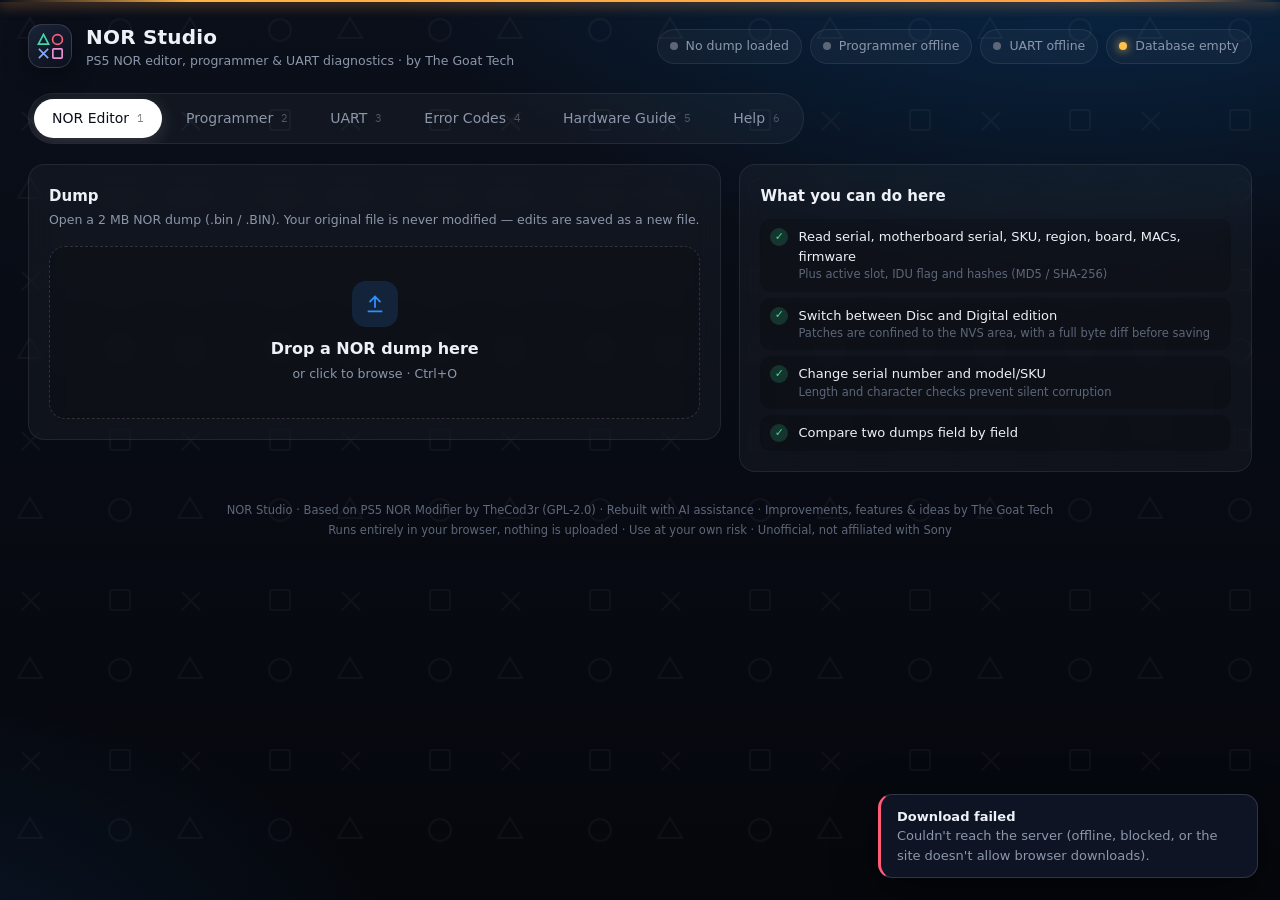
==== index.html @ 2b679161 "Update NOR Studio: CH341A wiring check, garbled-ID diagnosis - Wiring check: when the chip ID fails," ====
<!DOCTYPE html>
<html lang="en">
<head>
<meta charset="utf-8">
<meta name="viewport" content="width=device-width, initial-scale=1">
<title>NOR Studio — PS5 NOR &amp; UART Toolkit</title>
<style>
@font-face{font-family:"IBM Plex Mono";font-weight:400;font-display:swap;src:url([data-uri]) format("woff2")}
@font-face{font-family:"IBM Plex Mono";font-weight:500;font-display:swap;src:url([data-uri]) format("woff2")}
:root{
  --bg0:#05070c; --bg1:#0a0f1a; --bg2:#0f1626;
  --panel:rgba(255,255,255,.035); --panel2:rgba(255,255,255,.06);
  --line:rgba(255,255,255,.08); --line2:rgba(255,255,255,.14);
  --text:#eef2f8; --muted:#8c97ab; --dim:#5d6779;
  --blue:#0070d1; --blue2:#2f8fff; --glow:rgba(47,143,255,.35);
  --ok:#3ddc97; --warn:#ffc04d; --bad:#ff5c7a;
  --tri:#3ed9a7; --cir:#ff5c7a; --crs:#7fa8ff; --sqr:#f290d6;
  --r:16px; --mono:"IBM Plex Mono",ui-monospace,"Cascadia Code","SF Mono",Consolas,monospace;
  --ease-out:cubic-bezier(0.23,1,0.32,1); --ease-io:cubic-bezier(0.77,0,0.175,1);
}
*{box-sizing:border-box}
html,body{margin:0;min-height:100%}
html{background:#05070c;overscroll-behavior-y:none}
body{
  font:14px/1.5 "Segoe UI Variable Text","Segoe UI",system-ui,-apple-system,"Helvetica Neue",sans-serif;
  color:var(--text);
  -webkit-font-smoothing:antialiased;-moz-osx-font-smoothing:grayscale;font-variant-numeric:tabular-nums;
}
/* faint face-button pattern */
/* backdrop layers are fixed and sized to the large viewport (100lvh), so mobile toolbars collapsing while you scroll can't stretch the glow */
body::after{content:"";position:fixed;left:0;top:0;width:100%;height:100vh;height:100lvh;z-index:-2;pointer-events:none;
  background:
    radial-gradient(1200px 600px at 85% -10%, rgba(0,112,209,.28), transparent 60%),
    radial-gradient(900px 500px at -10% 110%, rgba(47,143,255,.12), transparent 60%),
    linear-gradient(180deg,var(--bg1),var(--bg0));}
body::before{content:"";position:fixed;left:0;top:0;width:100%;height:100vh;height:100lvh;z-index:-1;pointer-events:none;opacity:.035;
  background-image:url("data:image/svg+xml,%3Csvg xmlns='http://www.w3.org/2000/svg' width='160' height='160' fill='none' stroke='white' stroke-width='2'%3E%3Cpath d='M30 18l12 20H18z'/%3E%3Ccircle cx='120' cy='30' r='11'/%3E%3Cpath d='M22 112l18 18M40 112l-18 18'/%3E%3Crect x='110' y='110' width='20' height='20' rx='1'/%3E%3C/svg%3E");}
a{color:var(--blue2)}
button,input,select,textarea{font:inherit;color:inherit}
.app{max-width:1280px;margin:0 auto;padding:22px 28px 40px;position:relative}

/* header */
header{display:flex;align-items:center;gap:18px;margin-bottom:22px}
.brand{display:flex;align-items:center;gap:14px}
.mark{width:44px;height:44px;border-radius:14px;display:grid;grid-template-columns:1fr 1fr;place-items:center;padding:7px;
  background:linear-gradient(145deg,#1a2338,#0b101b);border:1px solid var(--line2);box-shadow:0 6px 24px rgba(0,0,0,.4)}
.mark svg{width:13px;height:13px}
.brand h1{font-size:20px;font-weight:600;letter-spacing:.2px;margin:0}
.brand p{margin:0;color:var(--muted);font-size:12.5px}
.pills{margin-left:auto;display:flex;gap:8px;flex-wrap:wrap}
.pill{display:flex;align-items:center;gap:8px;padding:7px 12px;border-radius:999px;background:var(--panel);border:1px solid var(--line);font-size:12.5px;color:var(--muted);white-space:nowrap}
.dot{width:8px;height:8px;border-radius:50%;background:var(--dim)}
.dot.on{background:var(--ok);box-shadow:0 0 10px var(--ok)}
.dot.warn{background:var(--warn);box-shadow:0 0 10px var(--warn)}

/* tabs */
nav{display:flex;gap:6px;margin-bottom:20px;padding:5px;background:var(--panel);border:1px solid var(--line);border-radius:999px;width:max-content;max-width:100%;overflow:auto}
nav button{border:0;background:transparent;padding:9px 18px;border-radius:999px;cursor:pointer;color:var(--muted);font-weight:500;display:flex;gap:8px;align-items:center;transition:color .15s ease,background-color .15s ease,box-shadow .15s ease;-webkit-tap-highlight-color:transparent}
@media (hover:hover){nav button:hover{color:var(--text)}}
nav button.active{background:#fff;color:#0a0f1a;box-shadow:0 4px 18px rgba(255,255,255,.15)}
nav kbd{font:11px var(--mono);opacity:.5}
.view{display:none}
.view.active{display:block}

/* layout */
.grid{display:grid;gap:18px}
.g2{grid-template-columns:1.15fr .85fr}
.g3{grid-template-columns:repeat(3,1fr)}
@media (max-width:980px){.g2,.g3{grid-template-columns:1fr}}
.card{background:var(--panel);border:1px solid var(--line);border-radius:var(--r);padding:20px;backdrop-filter:blur(14px);-webkit-backdrop-filter:blur(14px);min-width:0}
.card h2{font-size:15px;font-weight:600;margin:0 0 4px;display:flex;align-items:center;gap:10px}
.card .sub{color:var(--muted);font-size:12.5px;margin:0 0 16px}
.row{display:flex;gap:10px;align-items:center;flex-wrap:wrap}
.spacer{flex:1}
.hidden{display:none!important}

/* buttons */
.btn{border:1px solid var(--line2);background:var(--panel2);padding:9px 16px;border-radius:999px;cursor:pointer;font-weight:500;transition:background-color .15s ease,border-color .15s ease,color .15s ease,filter .15s ease,transform .15s var(--ease-out);display:inline-flex;gap:8px;align-items:center;white-space:nowrap;-webkit-tap-highlight-color:transparent}
.btn:not(:disabled):active{transform:scale(.97)}
@media (hover:hover){.btn:not(.primary):not(.danger):not(.ghost):not(:disabled):hover{background:rgba(255,255,255,.1);border-color:rgba(255,255,255,.25)}}
.btn:disabled{opacity:.4;cursor:not-allowed}
.btn.primary{background:linear-gradient(180deg,var(--blue2),var(--blue));border-color:transparent;color:#fff;box-shadow:0 6px 22px var(--glow)}
@media (hover:hover){.btn.primary:not(:disabled):hover{filter:brightness(1.1)}}
.btn.danger{border-color:rgba(255,92,122,.45);color:#ffb3c1}
@media (hover:hover){.btn.danger:not(:disabled):hover{background:rgba(255,92,122,.12)}}
.btn.sm{padding:6px 12px;font-size:12.5px}
.btn.ghost{background:transparent;border-color:transparent;color:var(--muted)}
@media (hover:hover){.btn.ghost:not(:disabled):hover{color:var(--text);background:var(--panel)}}
.btn:focus-visible,input:focus-visible,select:focus-visible,nav button:focus-visible{outline:2px solid var(--blue2);outline-offset:2px}

/* inputs */
label.f{display:block;font-size:12px;color:var(--muted);margin:0 0 6px;font-weight:500}
input[type=text],input[type=number],select,textarea{width:100%;background:rgba(0,0,0,.35);border:1px solid var(--line2);border-radius:12px;padding:10px 12px;outline:none;transition:border-color .15s ease,box-shadow .15s ease}
input[type=text]:focus,select:focus,textarea:focus{border-color:var(--blue2);box-shadow:0 0 0 3px rgba(47,143,255,.18)}
input.mono{font-family:var(--mono);letter-spacing:.5px}
input.invalid{border-color:var(--bad)!important;box-shadow:0 0 0 3px rgba(255,92,122,.15)!important}
select{appearance:none;background-image:url("data:image/svg+xml,%3Csvg xmlns='http://www.w3.org/2000/svg' width='12' height='12' fill='none' stroke='%238c97ab' stroke-width='1.6'%3E%3Cpath d='M3 4.5 6 7.5 9 4.5'/%3E%3C/svg%3E");background-repeat:no-repeat;background-position:right 12px center;padding-right:32px}
select option{background:#101828}
.hint{font-size:11.5px;color:var(--dim);margin:5px 0 10px;min-height:16px}
.hint.err{color:var(--bad)}
.hint.warn{color:var(--warn)}
.check{display:flex;align-items:center;gap:8px;color:var(--muted);font-size:13px;cursor:pointer;user-select:none}
.check input{accent-color:var(--blue2);width:16px;height:16px}

/* segmented */
.seg{display:inline-flex;background:rgba(0,0,0,.35);border:1px solid var(--line2);border-radius:999px;padding:3px}
.seg button{border:0;background:transparent;padding:7px 16px;border-radius:999px;cursor:pointer;color:var(--muted);font-weight:500}
.seg button.on{background:var(--blue);color:#fff}
.seg button:disabled{opacity:.35;cursor:not-allowed}

/* dropzone */
.drop{border:1.5px dashed var(--line2);border-radius:var(--r);padding:34px 20px;text-align:center;cursor:pointer;transition:border-color .2s ease,background-color .2s ease;background:rgba(0,0,0,.18)}
.drop.over{border-color:var(--blue2);background:rgba(47,143,255,.07)}
.drop .big{font-size:16px;font-weight:600;margin:10px 0 4px}
.drop .icon{width:46px;height:46px;margin:0 auto;border-radius:14px;display:grid;place-items:center;background:rgba(47,143,255,.15);color:var(--blue2)}
.file-bar{display:flex;align-items:center;gap:12px;padding:12px 14px;border-radius:14px;background:rgba(0,0,0,.25);border:1px solid var(--line)}
.file-bar .name{font-weight:600;overflow:hidden;text-overflow:ellipsis;white-space:nowrap}
.file-bar .meta{color:var(--muted);font-size:12px}

/* info table */
.kv{display:grid;grid-template-columns:150px 1fr auto;gap:0;font-size:13px}
.kv>div{padding:9px 0;border-bottom:1px solid var(--line);display:flex;align-items:center;min-width:0}
.kv .k{color:var(--muted)}
.kv .v{font-family:var(--mono);font-size:12.5px;overflow:hidden;text-overflow:ellipsis;white-space:nowrap}
.kv .c{justify-content:flex-end}
.copy{border:0;background:transparent;color:var(--dim);cursor:pointer;padding:2px 6px;border-radius:6px;font-size:11.5px}
@media (hover:hover){.copy:hover{color:var(--text);background:var(--panel2)}.drop:hover{border-color:var(--blue2);background:rgba(47,143,255,.07)}.dbtable tr[data-code]:hover td{background:rgba(255,255,255,.035);cursor:pointer}}
.tag{display:inline-flex;align-items:center;gap:6px;padding:3px 10px;border-radius:999px;font-size:12px;font-weight:600;font-family:inherit}
.tag.blue{background:rgba(47,143,255,.15);color:#8fc0ff}
.tag.ok{background:rgba(61,220,151,.13);color:var(--ok)}
.tag.warn{background:rgba(255,192,77,.13);color:var(--warn)}
.tag.bad{background:rgba(255,92,122,.13);color:var(--bad)}
.tag.gray{background:var(--panel2);color:var(--muted)}
.tag:empty{display:none}

/* checks list */
.checks{list-style:none;margin:0;padding:0;display:grid;gap:6px}
.checks li{display:flex;gap:10px;align-items:flex-start;font-size:13px;padding:8px 10px;border-radius:10px;background:rgba(0,0,0,.18)}
.checks .ic{flex:0 0 18px;height:18px;border-radius:50%;display:grid;place-items:center;font-size:11px;font-weight:700;margin-top:1px}
.checks .pass .ic{background:rgba(61,220,151,.18);color:var(--ok)}
.checks .fail .ic{background:rgba(255,92,122,.18);color:var(--bad)}
.checks .warnl .ic{background:rgba(255,192,77,.18);color:var(--warn)}
.checks small{display:block;color:var(--dim);font-size:11.5px}

/* diff */
.diff{font-family:var(--mono);font-size:12px;max-height:260px;overflow:auto;border-radius:12px;background:rgba(0,0,0,.35);border:1px solid var(--line)}
.diff table{width:100%;border-collapse:collapse}
.diff th{position:sticky;top:0;background:#0d1322;text-align:left;font-weight:500;color:var(--muted);font-family:inherit;font-size:11.5px}
.diff td,.diff th{padding:7px 10px;border-bottom:1px solid var(--line);white-space:nowrap}
.diff .old{color:#ff9cb0}
.diff .new{color:#8ff0c4}

/* terminal */
.term{font-family:var(--mono);font-size:12.5px;background:#03050a;border:1px solid var(--line);border-radius:14px;height:300px;overflow:auto;padding:12px 14px;line-height:1.6}
.term .tx{color:#8fc0ff}
.term .rx{color:#d6deeb}
.term .ok{color:var(--ok)}
.term .ng{color:var(--bad)}
.term .sys{color:var(--dim);font-style:italic}
.term .echo{color:#4b5568}
.term .ts{color:#3a4456;margin-right:8px}
.cmdline{display:flex;gap:8px;margin-top:10px}
.cmdline input{font-family:var(--mono)}

/* code cards */
.codes{display:grid;gap:10px}
.code{display:grid;grid-template-columns:auto minmax(0,1fr) auto;gap:14px;align-items:start;padding:14px 16px;border-radius:14px;background:rgba(0,0,0,.25);border:1px solid var(--line);border-left:3px solid var(--blue2)}
.code.unknown{border-left-color:var(--warn)}
.code .num{font:600 15px var(--mono);letter-spacing:.5px}
.code .slot{font-size:11px;color:var(--dim)}
.code .desc{font-size:13px}
.code .raw{font:11px var(--mono);color:var(--dim);margin-top:6px;word-break:break-all}
.chips{display:flex;flex-wrap:wrap;gap:6px;margin-top:8px}
.chip{font-size:11.5px;padding:3px 9px;border-radius:999px;background:rgba(255,255,255,.05);border:1px solid var(--line);color:#c5cede;white-space:nowrap}
.chip b{color:var(--muted);font-weight:500;margin-right:3px}
.code .note{font-size:12px;color:var(--warn);margin-top:6px}
.empty{color:var(--dim);text-align:center;padding:30px 10px;font-size:13px}

/* db table */
.dbtable{max-height:520px;overflow:auto;border-radius:12px;border:1px solid var(--line)}
.dbtable table{width:100%;border-collapse:collapse;font-size:13px}
.dbtable th{position:sticky;top:0;background:#0d1322;text-align:left;color:var(--muted);font-weight:500;font-size:12px}
.dbtable td,.dbtable th{padding:9px 12px;border-bottom:1px solid var(--line);vertical-align:top}
.dbtable td:first-child{font-family:var(--mono);white-space:nowrap;color:#8fc0ff}

mark{background:rgba(47,143,255,.35);color:#fff;border-radius:3px;padding:0 2px}

/* toasts / modal */
#toasts{position:fixed;right:22px;bottom:22px;display:grid;gap:10px;z-index:50;max-width:380px}
.toast{padding:12px 16px;border-radius:14px;background:rgba(16,22,38,.92);border:1px solid var(--line2);box-shadow:0 12px 40px rgba(0,0,0,.5);backdrop-filter:blur(12px);font-size:13px;display:flex;gap:10px}
@media (prefers-reduced-motion:no-preference){.toast{animation:pop .4s var(--ease-out) both}}
.toast b{display:block}
.toast.ok{border-left:3px solid var(--ok)} .toast.err{border-left:3px solid var(--bad)} .toast.warn{border-left:3px solid var(--warn)} .toast.info{border-left:3px solid var(--blue2)}
@keyframes pop{from{opacity:0;transform:translateY(10px)}to{opacity:1;transform:none}}
@keyframes fade{from{opacity:0}to{opacity:1}}
@keyframes modal-in{from{opacity:0;transform:scale(.97)}to{opacity:1;transform:none}}
.modal-bg{position:fixed;inset:0;background:rgba(0,0,0,.6);backdrop-filter:blur(6px);display:grid;place-items:center;z-index:60}
@media (prefers-reduced-motion:no-preference){.modal-bg{animation:fade .18s ease-out both}.modal-bg .modal{animation:modal-in .22s var(--ease-out) both}}
.modal{width:min(460px,92vw);background:#0e1422;border:1px solid var(--line2);border-radius:20px;padding:24px;box-shadow:0 30px 80px rgba(0,0,0,.6)}
.modal h3{margin:0 0 8px;font-size:17px}
.modal p{color:var(--muted);margin:0 0 20px;font-size:13.5px}
.modal .row{justify-content:flex-end}

.adv{margin:0 0 16px;border:1px solid var(--line);border-radius:14px;padding:12px 14px;background:rgba(0,0,0,.18)}
.adv summary{cursor:pointer;font-weight:600;font-size:13px;color:#c5cede;list-style:none;display:flex;align-items:center}
.adv summary::-webkit-details-marker{display:none}
.adv summary::before{content:'▸';margin-right:8px;color:var(--muted);transition:transform .2s var(--ease-out)}.adv[open] summary::before{transform:rotate(90deg)}
.flaggrid{display:grid;grid-template-columns:1fr 1fr;gap:10px}
.skurow{display:flex;gap:8px}
.skurow input{flex:1;min-width:0}
.skurow select{width:auto;flex:0 0 auto;max-width:46%}
.restore{margin:0 0 14px;padding:12px 14px;border-radius:14px;border:1px solid rgba(47,143,255,.28);background:rgba(47,143,255,.06)}
.restore b{font-size:13.5px}
.rlist{display:grid;gap:4px;margin-top:12px}
.rlist label{display:grid;grid-template-columns:18px 150px minmax(0,1fr);gap:8px;align-items:start;font-size:12.5px;padding:6px 8px;border-radius:8px;background:rgba(0,0,0,.2);cursor:pointer}
.rlist label input{accent-color:var(--blue2);margin-top:2px}
.rlist .rv{font-family:var(--mono);font-size:12px;color:#c5cede;overflow-wrap:anywhere}
.rlist .rv s{color:var(--dim)}
.rlist .same{opacity:.55}
.diag{display:grid;gap:6px;margin-top:10px;padding:12px 14px;border-radius:12px;background:rgba(255,92,122,.07);border:1px solid rgba(255,92,122,.3);color:#ffd0d9;font-size:13px}
.diag b{color:#fff;font-size:13.5px}.diag .btn{justify-self:start;margin-top:4px}
.wcsteps{display:grid;gap:8px}
.wcstep{border:1px solid var(--line);border-radius:12px;padding:12px 14px;background:rgba(0,0,0,.2)}
.wcstep.cur{border-color:rgba(47,143,255,.45);background:rgba(47,143,255,.06)}
.wcstep .wh{display:flex;align-items:center;gap:10px;font-weight:600;font-size:13.5px}
.wcstep .wh .tag{margin-left:auto}
.wcstep .wb{margin-top:8px;font-size:13px;color:#c5cede;line-height:1.55}
.wcstep .wb .row{margin-top:10px}
.wcstep .lvl{font:600 12.5px var(--mono);padding:3px 10px;border-radius:999px;background:var(--panel2)}
.wcstep .lvl.hi{background:rgba(47,143,255,.18);color:#8fc0ff}.wcstep .lvl.lo{background:rgba(255,255,255,.08);color:#c5cede}
.wcstep .fix{margin-top:8px;font-size:12.5px;color:#ffd0d9}
.wcsum{margin-top:12px;padding:12px 14px;border-radius:12px;font-size:13px;line-height:1.55}
.wcsum.bad{background:rgba(255,92,122,.08);border:1px solid rgba(255,92,122,.3);color:#ffd0d9}
.wcsum.good{background:rgba(61,220,151,.08);border:1px solid rgba(61,220,151,.3);color:#c9f5df}
.proghead{min-height:34px;margin-bottom:14px}
.prog{height:8px;border-radius:99px;background:rgba(255,255,255,.07);overflow:hidden}
.prog .bar{height:100%;width:0;background:linear-gradient(90deg,var(--blue),var(--blue2));border-radius:99px;transition:width .2s linear;box-shadow:0 0 14px var(--glow)}
.prog .bar.bad{background:var(--bad);box-shadow:none}
.vwarn p{color:#c5cede;font-size:13.5px;margin:0 0 10px}.vwarn b{color:#fff}.vwarn .vsub{color:var(--muted);font-size:12.5px;padding:10px 12px;border-radius:10px;background:rgba(255,192,77,.08);border:1px solid rgba(255,192,77,.25)}
.banner{display:flex;gap:12px;padding:12px 14px;border-radius:14px;background:rgba(255,92,122,.08);border:1px solid rgba(255,92,122,.3);font-size:13px;color:#ffd0d9;margin-bottom:14px}
.banner b{color:#fff}.banner .bi{flex:0 0 auto;font-size:16px;line-height:1.3}
.diagram{width:100%;height:auto;display:block;margin:6px 0 4px}
.diagram .chip{fill:#121a2b;stroke:var(--line2);stroke-width:1.5}
.diagram .pin1{fill:var(--blue2)}
.diagram .pins rect{fill:#c9d3e3}
.diagram .pinno text{fill:#0a0f1a;font:700 11px var(--mono);text-anchor:middle}
.diagram .chiplbl{fill:#fff;font:600 17px var(--mono);text-anchor:middle}
.diagram .chipsub{fill:var(--muted);font:12px sans-serif;text-anchor:middle}
.diagram .net text{fill:#dbe4f3;font:600 13px sans-serif}
.diagram .net .nsub{fill:var(--dim);font:400 11px sans-serif}
.diagram .vcc{fill:#ffb36b!important}.diagram .gnd{fill:#8ff0c4!important}
.diagram .foot{fill:var(--dim);font:11.5px sans-serif;text-anchor:middle}
.diagram .pad circle{fill:#1b2438;stroke:#c9a64a;stroke-width:3}
.diagram .pad text{fill:#dbe4f3;font:600 9.5px var(--mono);text-anchor:middle}
.diagram .pad .plbl{font:600 12px sans-serif;fill:#fff}.diagram .pad .dim{fill:var(--dim);font-weight:400}
.diagram .hl-tx{stroke:#2f8fff!important;fill:rgba(47,143,255,.25)!important}
.diagram .hl-rx{stroke:#3ddc97!important;fill:rgba(61,220,151,.2)!important}
.diagram .hl-rst{stroke:#f290d6!important;fill:rgba(242,144,214,.18)!important}
.diagram .hl-gnd{stroke:#8ff0c4!important;fill:rgba(143,240,196,.15)!important}
.diagram .edge{fill:none;stroke:#3ddc97;stroke-opacity:.5;stroke-width:3;stroke-dasharray:6 5}
.diagram .cable{stroke-width:7;stroke-linecap:round}.diagram .cable.blue{stroke:#3b6fd8}.diagram .cable.white{stroke:#cfd6e0}
.diagram .land{fill:rgba(255,255,255,.04);stroke:var(--line2);stroke-dasharray:4 4}
.diagram .landt{fill:var(--dim);font:12px sans-serif;text-anchor:middle}.diagram .landt.big{font:600 22px sans-serif;fill:#e7835a}
.diagram .hl-v{stroke:#ff9a4d!important;fill:rgba(255,154,77,.18)!important}
table.wire{width:100%;border-collapse:collapse;font-size:13px;margin-top:8px}
table.wire th{text-align:left;color:var(--muted);font-weight:500;font-size:12px}
table.wire td,table.wire th{padding:8px 6px;border-bottom:1px solid var(--line)}
table.wire td:first-child{font-family:var(--mono);color:#8fc0ff}
ol.steps{margin:10px 0 0;padding-left:20px;color:#c5cede;font-size:13.5px}
ol.steps li{margin-bottom:8px}ol.steps code,.checks code{font-family:var(--mono);background:rgba(255,255,255,.07);padding:1px 5px;border-radius:5px;font-size:12px}
footer{line-height:1.8}
/* PS5-style light bar: mirrors what the tool is doing */
.lightbar{position:fixed;top:0;left:0;right:0;height:2px;z-index:40;pointer-events:none;background:linear-gradient(90deg,transparent,rgba(255,255,255,.35) 20%,rgba(255,255,255,.35) 80%,transparent);transition:background .4s ease,box-shadow .4s ease,opacity .4s ease;opacity:.6}
body.lb-busy .lightbar{background:linear-gradient(90deg,transparent,#5aa9ff 15%,#2f8fff 50%,#5aa9ff 85%,transparent);box-shadow:0 0 14px 2px rgba(47,143,255,.55);opacity:1}
body.lb-ok .lightbar{background:linear-gradient(90deg,transparent,#fff 15%,#fff 85%,transparent);box-shadow:0 0 18px 3px rgba(255,255,255,.6);opacity:1}
body.lb-err .lightbar{background:linear-gradient(90deg,transparent,#ffb547 15%,#ff9f43 85%,transparent);box-shadow:0 0 14px 2px rgba(255,159,67,.5);opacity:1}
@media (prefers-reduced-motion:no-preference){body.lb-busy .lightbar{animation:breathe 1.6s var(--ease-io) infinite alternate}}
@keyframes breathe{from{opacity:.5}to{opacity:1}}
.wiretog{display:flex;flex-wrap:wrap;gap:6px 14px;align-items:center;margin:2px 0 8px}
.wiretog .check{font-size:13px}
.wl-legend{font-size:12px;color:var(--dim)}
.wl-legend b{color:var(--muted);font-family:var(--mono)}
body.hide-wire .wirebadges,body.hide-wire .wl-legend{display:none}
.fwnote{display:flex;gap:10px;align-items:flex-start;margin-top:14px;padding:11px 13px;border-radius:12px;background:rgba(0,0,0,.2);border:1px solid var(--line)}
.fwnote p{margin:0;font-size:12.5px;color:var(--muted);line-height:1.55}
.fwnote .tag{flex:0 0 auto;margin-top:1px}
.help h3{font-size:14px;margin:18px 0 6px}
.help p,.help li{color:#c5cede;font-size:13.5px}
.help code{font-family:var(--mono);background:rgba(255,255,255,.07);padding:1px 6px;border-radius:6px;font-size:12px}
footer{margin-top:28px;color:var(--dim);font-size:11.5px;text-align:center}
h1,h2,h3{text-wrap:balance}
@media (max-width:640px){.code{grid-template-columns:minmax(0,1fr) auto}.code>div:nth-child(2){grid-column:1/-1;grid-row:2}.chip{white-space:normal}.app{padding:16px 14px 32px}header{flex-wrap:wrap}.pills{margin-left:0}}
.term,.diff,.dbtable,.modal{overscroll-behavior:contain}
.modal p{white-space:pre-line}
.modal{max-height:90vh;overflow:auto}
::-webkit-scrollbar{width:10px;height:10px}::-webkit-scrollbar-thumb{background:rgba(255,255,255,.1);border-radius:10px;border:2px solid transparent;background-clip:padding-box}
</style>
</head>
<body>
<div class="lightbar" aria-hidden="true"></div>
<div class="app">
<header>
  <div class="brand">
    <div class="mark" aria-hidden="true">
      <svg viewBox="0 0 14 14" fill="none" stroke="var(--tri)" stroke-width="1.8"><path d="M7 1.5 12.5 12h-11z"/></svg>
      <svg viewBox="0 0 14 14" fill="none" stroke="var(--cir)" stroke-width="1.8"><circle cx="7" cy="7" r="5.3"/></svg>
      <svg viewBox="0 0 14 14" fill="none" stroke="var(--crs)" stroke-width="1.8"><path d="M2 2l10 10M12 2 2 12"/></svg>
      <svg viewBox="0 0 14 14" fill="none" stroke="var(--sqr)" stroke-width="1.8"><rect x="2" y="2" width="10" height="10" rx="1"/></svg>
    </div>
    <div><h1>NOR Studio</h1><p>PS5 NOR editor, programmer &amp; UART diagnostics · by The Goat Tech</p></div>
  </div>
  <div class="pills">
    <div class="pill" title="Loaded NOR dump"><span class="dot" id="pillFileDot"></span><span id="pillFile">No dump loaded</span></div>
    <div class="pill" title="SPI programmer"><span class="dot" id="pillProgDot"></span><span id="pillProg">Programmer offline</span></div>
    <div class="pill" title="UART connection"><span class="dot" id="pillUartDot"></span><span id="pillUart">UART offline</span></div>
    <div class="pill" title="Error code database"><span class="dot" id="pillDbDot"></span><span id="pillDb">Database empty</span></div>
  </div>
</header>

<nav role="tablist">
  <button class="active" data-view="nor">NOR Editor <kbd>1</kbd></button>
  <button data-view="flash">Programmer <kbd>2</kbd></button>
  <button data-view="uart">UART <kbd>3</kbd></button>
  <button data-view="db">Error Codes <kbd>4</kbd></button>
  <button data-view="guide">Hardware Guide <kbd>5</kbd></button>
  <button data-view="help">Help <kbd>6</kbd></button>
</nav>

<!-- ================= NOR ================= -->
<section class="view active" id="view-nor">
  <div class="grid g2">
    <div class="grid" style="align-content:start">
      <div class="card">
        <h2>Dump</h2>
        <p class="sub">Open a 2&nbsp;MB NOR dump (.bin / .BIN). Your original file is never modified — edits are saved as a new file.</p>
        <div id="dropzone" class="drop" tabindex="0">
          <div class="icon"><svg width="22" height="22" viewBox="0 0 24 24" fill="none" stroke="currentColor" stroke-width="2"><path d="M12 16V4M6 10l6-6 6 6M4 20h16"/></svg></div>
          <div class="big">Drop a NOR dump here</div>
          <div style="color:var(--muted);font-size:12.5px">or click to browse · Ctrl+O</div>
        </div>
        <div id="fileBar" class="file-bar hidden">
          <svg width="20" height="20" viewBox="0 0 24 24" fill="none" stroke="var(--blue2)" stroke-width="2"><rect x="4" y="3" width="16" height="18" rx="2"/><path d="M8 7h8M8 11h8M8 15h5"/></svg>
          <div style="min-width:0;flex:1"><div class="name" id="fileName"></div><div class="meta" id="fileMeta"></div></div>
          <button class="btn sm" id="btnCompare" title="Compare against a second dump">Compare…</button>
          <button class="btn sm" id="btnOpenAnother">Open another</button>
        </div>
        <input type="file" id="fileInput" accept=".bin,.BIN,application/octet-stream" hidden>
        <input type="file" id="fileInput2" accept=".bin,.BIN,application/octet-stream" hidden>
      </div>

      <div class="card hidden" id="infoCard">
        <h2>Console information <span id="editionTag"></span></h2>
        <p class="sub">Read straight from the NVS area of the dump.</p>
        <div class="kv" id="infoTable"></div>
        <div class="fwnote"><span class="tag gray">Read-only</span><p>The firmware values are a record of the system software on the console's SSD; editing them wouldn't change what's installed. To reinstall it (for example after an SSD repair, or when Safe Mode asks), download the latest full PS5 system software reinstallation file from playstation.com and install it from USB in Safe Mode. Use a version the same as or newer than "installed"; older versions won't install.</p></div>
      </div>

      <div class="card hidden" id="compareCard">
        <div class="row"><h2>Comparison</h2><span class="spacer"></span><button class="btn sm ghost" id="btnCloseCompare">Close</button></div>
        <p class="sub" id="compareSub"></p>
        <div class="diff"><table id="compareTable"></table></div>
      </div>
    </div>

    <div class="grid" style="align-content:start">
      <div class="card hidden" id="editCard">
        <h2>Edit</h2>
        <p class="sub">Change what you need, review the byte diff, then save a patched copy.</p>

        <label class="f">Edition</label>
        <div class="seg" id="editionSeg">
          <button data-ed="disc">Disc</button><button data-ed="digital">Digital</button>
        </div>
        <div class="hint" id="editionHint"></div>

        <div style="height:10px"></div>
        <label class="f" for="inSku">Model / SKU</label>
        <div class="skurow">
          <input type="text" id="inSku" class="mono" maxlength="13" spellcheck="false" autocomplete="off">
          <select id="skuPick" aria-label="Choose a model number"><option value="">Choose…</option></select>
        </div>
        <div class="hint" id="skuHint"></div>

        <label class="f" for="inSerial">Console serial number</label>
        <input type="text" id="inSerial" class="mono" maxlength="17" spellcheck="false" autocomplete="off">
        <div class="hint" id="serialHint"></div>

        <label class="check" style="margin:4px 0 16px"><input type="checkbox" id="chkAutoSuffix" checked> Flip SKU A/B suffix automatically when switching edition</label>

        <div class="restore" id="restoreBox">
          <div class="row" style="gap:10px">
            <div style="flex:1;min-width:200px"><b>Restore identity from original dump</b><div class="hint" style="margin:2px 0 0">Using a donor NOR? Load your console's own original dump to copy its identity over in one step, exactly, with the LAN MAC check bytes included.</div></div>
            <button class="btn sm" id="btnRestore">Choose original dump…</button>
            <input type="file" id="restoreFile" accept=".bin,.BIN,application/octet-stream" hidden>
          </div>
          <div id="restoreList" class="hidden"></div>
        </div>

        <details class="adv">
          <summary>Advanced: motherboard serial, MACs, OS flags <span class="tag blue" id="advCount" style="margin-left:6px;font-size:11px"></span></summary>
          <div class="banner" style="margin-top:12px"><span class="bi">⚠</span><div><b>Leave these alone unless you know why.</b> Serial, motherboard serial, WiFi and LAN MAC are paired with this console's hardware. OS flags change how the console boots.</div></div>
          <label class="f" for="inMobo">Motherboard serial</label>
          <input type="text" id="inMobo" class="mono" maxlength="16" spellcheck="false" autocomplete="off">
          <div class="row" style="gap:10px;margin-top:10px">
            <div style="flex:1;min-width:160px"><label class="f" for="inWifiMac">WiFi MAC (base; +1 and +2 follow)</label><input type="text" id="inWifiMac" class="mono" maxlength="17" spellcheck="false" autocomplete="off"></div>
            <div style="flex:1;min-width:160px"><label class="f" for="inLanMac">LAN MAC (locked)</label><input type="text" id="inLanMac" class="mono" maxlength="17" spellcheck="false" autocomplete="off" readonly title="Use Restore identity from original dump"></div>
          </div>
          <div class="hint" id="advHint"></div>
          <div class="hint">LAN MAC is locked: two check bytes at 0x1C403E go with it and can't be recalculated, so changing the MAC alone makes the console beep 3 times. Use <b>Restore identity from original dump</b> to bring over a MAC together with its check bytes.</div>
          <label class="f" style="margin-top:4px">OS flags (written to both NVS copies)</label>
          <div id="flagGrid" class="flaggrid"></div>
        </details>

        <div class="row">
          <button class="btn ghost sm" id="btnResetEdits">Reset</button>
          <span class="spacer"></span>
          <span id="changeCount" class="tag gray">No changes</span>
        </div>
      </div>

      <div class="card hidden" id="diffCard">
        <h2>Changes to be written</h2>
        <p class="sub" id="diffSub"></p>
        <div class="diff"><table id="diffTable"></table></div>
        <div class="row" style="margin-top:14px">
          <input type="text" id="outName" class="mono" style="flex:1;min-width:180px" spellcheck="false">
          <button class="btn primary" id="btnSave">Save patched dump</button>
        </div>
        <div class="hint">After saving, the patched copy is re-read and verified automatically.</div>
      </div>

      <div class="card hidden" id="checksCard">
        <h2>Health check</h2>
        <p class="sub">Sanity checks on the dump structure.</p>
        <ul class="checks" id="checksList"></ul>
      </div>

      <div class="card" id="norEmptyCard">
        <h2>What you can do here</h2>
        <ul class="checks" style="margin-top:12px">
          <li class="pass"><span class="ic">✓</span><div>Read serial, motherboard serial, SKU, region, board, MACs, firmware<small>Plus active slot, IDU flag and hashes (MD5 / SHA-256)</small></div></li>
          <li class="pass"><span class="ic">✓</span><div>Switch between Disc and Digital edition<small>Patches are confined to the NVS area, with a full byte diff before saving</small></div></li>
          <li class="pass"><span class="ic">✓</span><div>Change serial number and model/SKU<small>Length and character checks prevent silent corruption</small></div></li>
          <li class="pass"><span class="ic">✓</span><div>Compare two dumps field by field</div></li>
        </ul>
      </div>
    </div>
  </div>
</section>


<!-- ================= PROGRAMMER ================= -->
<section class="view" id="view-flash">
  <div class="grid g2">
    <div class="grid" style="align-content:start">
      <div class="card">
        <h2>CH341A programmer</h2>
        <div class="banner"><span class="bi">⚡</span><div><b>Needs the 3.3&nbsp;V mod.</b> Unmodified black CH341A boards put ~5&nbsp;V on the signal pins and can kill the NOR chip or the PS5. 1.8&nbsp;V chips also need a 1.8&nbsp;V adapter on top of that.</div></div>
        <p class="sub" id="usbSupport">Read the NOR straight into the editor, then write your patched dump back. Only the 4&nbsp;KB sectors that changed are rewritten, and everything is verified.</p>
        <div class="row">
          <button class="btn" id="btnFlashDemo" title="Try it with an emulated programmer and chip">Demo mode</button>
          <span class="spacer"></span>
          <button class="btn primary" id="btnFlashConnect">Connect CH341A</button>
          <button class="btn hidden" id="btnFlashDisconnect">Disconnect</button>
        </div>
        <div id="chipBox" class="hidden" style="margin-top:16px">
          <div class="kv" id="chipTable"></div>
          <div class="hint" id="chipVolt"></div>
        </div>
      </div>

      <div class="card hidden" id="wcCard">
        <div class="row"><h2>Wiring check</h2><span class="spacer"></span><button class="btn sm ghost" id="wcClose">Close</button></div>
        <p class="sub">Tests the six CH341A connections one at a time. You'll need a multimeter. Keep the console unplugged. Measure on the chip's own legs, not on the clip.</p>
        <div id="wcBody"></div>
      </div>

      <div class="card">
        <h2>Read</h2>
        <p class="sub">Dumps the whole chip. Reading twice and comparing catches a loose clip before you trust the dump.</p>
        <div class="row">
          <button class="btn primary" id="btnChipRead" disabled>Read chip</button>
          <label class="check"><input type="checkbox" id="chkReadTwice" checked> Read twice &amp; compare</label>
          <span class="spacer"></span>
          <button class="btn sm" id="btnSaveBackup" disabled>Save backup</button>
        </div>
      </div>

      <div class="card">
        <h2>Write</h2>
        <p class="sub" id="writeSrc">Load or read a dump first. If you've made edits in the NOR Editor, the patched version is what gets written.</p>
        <div class="row">
          <button class="btn danger" id="btnChipWrite" disabled>Write to chip</button>
          <label class="check"><input type="checkbox" id="chkFullVerify" checked> Verify whole chip after writing</label>
        </div>
        <ul class="checks" id="writeGates" style="margin-top:14px"></ul>
      </div>
    </div>

    <div class="grid" style="align-content:start">
      <div class="card">
        <div class="row proghead" id="progCard"><h2 style="margin:0">Progress</h2><span class="spacer"></span><button class="btn sm danger hidden" id="btnFlashCancel">Cancel</button></div>
        <div class="prog"><div class="bar" id="progBar"></div></div>
        <div class="row" style="margin-top:8px;font-size:12.5px;color:var(--muted)"><span id="progStage">Idle</span><span class="spacer"></span><span id="progStats" style="font-family:var(--mono)"></span></div>
        <div class="term" id="flashLog" style="height:220px;margin-top:14px"></div>
      </div>
      <div class="card">
        <h2>Before you start</h2>
        <ul class="checks" style="margin-top:10px">
          <li class="fail"><span class="ic">⚡</span><div>CH341A must have the 3.3&nbsp;V mod<small>Stock black CH341A boards output ~5&nbsp;V on CS/MOSI/CLK. Measure the pins to GND before clipping on — ≈3.3&nbsp;V is OK, ≈5&nbsp;V is not.</small></div></li>
          <li class="warnl"><span class="ic">!</span><div>Check the chip voltage<small>EDM-010/020 use a 3.3&nbsp;V Winbond W25Q16JV (no adapter needed). Otherwise read the marking: MX25U…, W25Q…W and GD25LQ… are 1.8&nbsp;V parts and need a 1.8&nbsp;V adapter — a plain CH341A drives 3.3&nbsp;V (some cheap boards 5&nbsp;V). NOR Studio also flags 1.8&nbsp;V chips it detects.</small></div></li>
          <li class="warnl"><span class="ic">!</span><div>Wiring without a clip?<small>MISO goes to the chip's DO (pin 2) and MOSI to DI (pin 5); they're not crossed like UART. <a href="#" data-goto-wire>Open the CH341A wiring guide</a>.</small></div></li>
          <li class="warnl"><span class="ic">!</span><div>Board fully unpowered<small>Unplug AC before clipping on. Pin 1 of the clip goes to the dot on the chip.</small></div></li>
          <li class="warnl"><span class="ic">!</span><div>Windows needs the WinUSB driver<small>Once: run Zadig → Options → List all devices → pick the CH341A ("USB-EPP/I2C… CH341A") → WinUSB → Replace driver. See Help for details.</small></div></li>
        </ul>
      </div>
    </div>
  </div>
</section>

<!-- ================= UART ================= -->
<section class="view" id="view-uart">
  <div class="grid g2">
    <div class="grid" style="align-content:start">
      <div class="card">
        <h2>Connection</h2>
        <p class="sub" id="serialSupport">USB-TTL adapter (CH340, CP2102, FT232…) wired to the PS5 UART pads at 3.3&nbsp;V.</p>
        <div class="row">
          <div style="width:140px"><label class="f" for="baud">Baud rate</label>
            <select id="baud"><option>115200</option><option>460800</option><option>57600</option><option>9600</option></select></div>
          <div style="flex:1"></div>
          <button class="btn hidden" id="btnDetect" title="Send a serial break to wake the console's UART">Detect console</button>
          <button class="btn" id="btnSim" title="Try the UART tools without hardware">Demo mode</button>
          <button class="btn primary" id="btnConnect">Connect</button>
          <button class="btn hidden" id="btnDisconnect">Disconnect</button>
        </div>
        <div class="row" style="gap:8px;margin-top:6px"><span class="hint" id="portInfo" style="margin:0"></span><span id="detTag"></span></div>
      </div>

      <div class="card">
        <div class="row" style="margin-bottom:6px">
          <h2>Error log</h2><span class="spacer"></span>
          <button class="btn sm" id="btnExport" disabled>Export report</button>
        </div>
        <p class="sub">Reads every slot until the console reports the end of the log (FFFFFFFF).</p>
        <div class="row" style="margin-bottom:14px">
          <button class="btn primary" id="btnRead" disabled>Read error codes</button>
          <button class="btn danger" id="btnClear" disabled>Clear error log</button>
          <span class="spacer"></span>
          <label class="check"><input type="checkbox" id="chkDedupe" checked> Hide duplicates</label>
        </div>
        <div class="codes" id="codeList"><div class="empty">Connect and read the log to see codes here.</div></div>
      </div>
    </div>

    <div class="grid" style="align-content:start">
      <div class="card">
        <div class="row" style="margin-bottom:10px"><h2>Terminal</h2><span class="spacer"></span>
          <button class="btn sm ghost" id="btnRunList" disabled title="Send every command in a .txt file, one per line">Run list…</button>
          <input type="file" id="listFile" accept=".txt" hidden>
          <button class="btn sm ghost" id="btnSaveLog">Save log</button>
          <button class="btn sm ghost" id="btnClearTerm">Clear</button></div>
        <div class="term" id="term"></div>
        <div class="cmdline">
          <input type="text" id="cmdInput" placeholder="errlog 0" spellcheck="false" autocomplete="off" disabled>
          <button class="btn" id="btnSend" disabled>Send</button>
        </div>
        <div class="row" style="margin-top:8px">
          <label class="check"><input type="checkbox" id="chkChecksum" checked> Append checksum automatically</label>
          <span class="spacer"></span><span class="hint" style="margin:0">↑ / ↓ for history</span>
        </div>
      </div>
      <div class="card">
        <h2>Tips</h2>
        <ul class="checks" style="margin-top:10px">
          <li class="fail"><span class="ic">⚡</span><div>3.3&nbsp;V logic only<small>Set FT232R/CH340/CP2102 jumpers to 3.3&nbsp;V. A black CH341A used for UART needs the 3.3&nbsp;V mod. Connect TX, RX and GND only, never VCC.</small></div></li>
          <li class="warnl"><span class="ic">!</span><div>UART can't read or write the NOR<small>UART only talks to the console for error codes. Dumping or flashing the NOR needs the programmer clipped onto the NOR chip itself (Programmer tab).</small></div></li>
          <li class="warnl"><span class="ic">!</span><div>No response? Swap TX and RX first.<small>Then confirm common ground, 3.3 V logic and that fuse F7003 isn't blown.</small></div></li>
          <li class="warnl"><span class="ic">!</span><div>Separate standby from power-on faults<small>Clear the log, unplug for 5 s, plug in without powering on, wait 10 s, read. Then press power once and read again.</small></div></li>
        </ul>
      </div>
    </div>
  </div>
</section>

<!-- ================= DB ================= -->
<section class="view" id="view-db">
  <div class="grid g2">
    <div class="card">
      <div class="row" style="margin-bottom:12px">
        <h2>Error code database</h2><span class="spacer"></span>
        <span class="tag gray" id="dbCountTag">0 codes</span>
      </div>
      <input type="text" id="dbSearch" placeholder="Search a code (e.g. 80810001) or a word (e.g. fan, APU, SSD)…" spellcheck="false" autocomplete="off">
      <div style="height:12px"></div>
      <div class="dbtable"><table id="dbTable"></table></div>
    </div>
    <div class="grid" style="align-content:start">
      <div class="card">
        <h2>Update</h2>
        <p class="sub" id="dbMeta">No database yet.</p>
        <label class="f" for="dbSource">Source</label>
        <select id="dbSource"></select>
        <div style="height:10px"></div>
        <input type="text" id="dbCustomUrl" class="mono hidden" placeholder="https://…/codes.json" spellcheck="false">
        <div class="row" style="margin-top:12px">
          <button class="btn primary" id="btnDbDownload">Download / update</button>
          <button class="btn" id="btnDbImport">Import file…</button>
          <input type="file" id="dbFile" accept=".xml,.json,.csv,.txt" hidden>
        </div>
        <div class="hint" id="dbStatus"></div>
        <div class="hint">Import accepts the old <code style="font-family:var(--mono)">errorDB.xml</code> from PS5 NOR Modifier, Console Service Tool's <code style="font-family:var(--mono)">ErrorCodes.json</code>, or a CSV of <i>code,description</i>.</div>
      </div>
      <div class="card">
        <h2>Your notes</h2>
        <p class="sub">Add your own fix notes to any code. They show up next to the code when you read the log.</p>
        <div class="row"><input type="text" id="noteCode" class="mono" placeholder="Code" maxlength="8" style="width:130px"><input type="text" id="noteText" placeholder="e.g. Replaced fuse F7003 — fixed" style="flex:1"></div>
        <div class="row" style="margin-top:10px"><button class="btn" id="btnSaveNote">Save note</button><button class="btn ghost sm" id="btnExportNotes">Export notes</button><span class="spacer"></span><button class="btn ghost sm danger" id="btnResetDb">Reset database</button></div>
      </div>
    </div>
  </div>
</section>


<!-- ================= GUIDE ================= -->
<section class="view" id="view-guide">
  <div class="card" style="margin-bottom:18px">
    <div class="row">
      <h2>Hardware guide</h2><span class="spacer"></span>
      <div class="seg" id="boardSeg"><button data-b="b12" class="on">EDM-010 / 020 (launch)</button><button data-b="b3">EDM-03x</button><button data-b="b4">EDM-04x+ (Slim)</button><button data-b="wire">CH341A wiring</button></div>
    </div>
    <p class="sub" style="margin-top:6px">Where the NOR and UART points are, how to wire them, and whether you need to remove the chip. EDM-010/020 details come from Sony's board service manuals (CFI-1000/1100 series). Always confirm with a multimeter before connecting anything.</p>
  </div>

  <!-- ===== EDM-010/020 ===== -->
  <div id="guide-b12">
    <div class="grid g2">
      <div class="card">
        <h2>NOR chip <span class="tag blue">IC5001</span></h2>
        <p class="sub">Winbond <b>W25Q16JVSNIM</b>: 2&nbsp;MB, <b>3.3&nbsp;V</b>, SOIC-8. Top side (Side A), right next to the southbridge (IC5006). The same part is used on EDM-010 and EDM-020.</p>
<div class="wiretog"><label class="check"><input type="checkbox" class="wireToggle" checked> Show CH341A wire labels</label><span class="wl-legend">CH341A pin → chip pin · <b>3.3V*</b> only with the board unplugged · <b>—</b> leave unconnected · <a href="#" data-goto-wire>full wiring guide</a></span></div>
        <svg viewBox="0 0 560 300" class="diagram" role="img" aria-label="IC5001 pinout">
          <rect x="190" y="40" width="180" height="220" rx="8" class="chip"/>
          <circle cx="205" cy="50" r="5.5" class="pin1"/>
          <text x="280" y="246" class="chipsub" style="font-weight:600;fill:#dbe4f3">W25Q16JV · IC5001</text>
          <!-- left pins 1-4 -->
          <g class="pins">
            <rect x="170" y="62" width="20" height="14"/><rect x="170" y="112" width="20" height="14"/><rect x="170" y="162" width="20" height="14"/><rect x="170" y="212" width="20" height="14"/>
            <rect x="370" y="62" width="20" height="14"/><rect x="370" y="112" width="20" height="14"/><rect x="370" y="162" width="20" height="14"/><rect x="370" y="212" width="20" height="14"/>
          </g>
          <g class="pinno"><text x="180" y="73">1</text><text x="180" y="123">2</text><text x="180" y="173">3</text><text x="180" y="223">4</text>
            <text x="380" y="73">8</text><text x="380" y="123">7</text><text x="380" y="173">6</text><text x="380" y="223">5</text></g>
          <g class="net" text-anchor="end">
            <text x="160" y="68">/CS</text><text x="160" y="82" class="nsub">SB chip select · 4.7k pull-up</text>
            <text x="160" y="118">DO (MISO)</text><text x="160" y="132" class="nsub">47 Ω (R5058) to SB</text>
            <text x="160" y="168">/WP</text><text x="160" y="182" class="nsub">4.7k pull-up (R5077)</text>
            <text x="160" y="218" class="gnd">GND</text>
          </g>
          <g class="net">
            <text x="400" y="68" class="vcc">VCC 3.3 V</text><text x="400" y="82" class="nsub">3.3V_SS_PG1 (standby rail)</text>
            <text x="400" y="118">/HOLD</text><text x="400" y="132" class="nsub">4.7k pull-up (R5078)</text>
            <text x="400" y="168">CLK</text><text x="400" y="182" class="nsub">from SB</text>
            <text x="400" y="218">DI (MOSI)</text><text x="400" y="232" class="nsub">47 Ω (R5060) from SB</text>
          </g>
          <g class="wirebadges"><g class="wb"><rect x="198" y="60" width="56" height="18" rx="5" fill="#c9d3e3" fill-opacity="0.18" stroke="#c9d3e3" stroke-opacity="0.9"/><text x="226.0" y="72.7" text-anchor="middle" fill="#c9d3e3" style="font:700 10.5px var(--mono)">CS</text></g><g class="wb"><rect x="198" y="110" width="56" height="18" rx="5" fill="#3ddc97" fill-opacity="0.18" stroke="#3ddc97" stroke-opacity="0.9"/><text x="226.0" y="122.7" text-anchor="middle" fill="#3ddc97" style="font:700 10.5px var(--mono)">MISO</text></g><g class="wb"><rect x="198" y="160" width="56" height="18" rx="5" fill="#5d6779" fill-opacity="0.08" stroke="#5d6779" stroke-opacity="0.4"/><text x="226.0" y="172.7" text-anchor="middle" fill="#5d6779" style="font:700 10.5px var(--mono)">—</text></g><g class="wb"><rect x="198" y="210" width="56" height="18" rx="5" fill="#a3abb8" fill-opacity="0.18" stroke="#a3abb8" stroke-opacity="0.9"/><text x="226.0" y="222.7" text-anchor="middle" fill="#a3abb8" style="font:700 10.5px var(--mono)">GND</text></g><g class="wb"><rect x="306" y="60" width="56" height="18" rx="5" fill="#ffb36b" fill-opacity="0.18" stroke="#ffb36b" stroke-opacity="0.9"/><text x="334.0" y="72.7" text-anchor="middle" fill="#ffb36b" style="font:700 10.5px var(--mono)">3.3V*</text></g><g class="wb"><rect x="306" y="110" width="56" height="18" rx="5" fill="#5d6779" fill-opacity="0.08" stroke="#5d6779" stroke-opacity="0.4"/><text x="334.0" y="122.7" text-anchor="middle" fill="#5d6779" style="font:700 10.5px var(--mono)">—</text></g><g class="wb"><rect x="306" y="160" width="56" height="18" rx="5" fill="#f290d6" fill-opacity="0.18" stroke="#f290d6" stroke-opacity="0.9"/><text x="334.0" y="172.7" text-anchor="middle" fill="#f290d6" style="font:700 10.5px var(--mono)">CLK</text></g><g class="wb"><rect x="306" y="210" width="56" height="18" rx="5" fill="#5aa9ff" fill-opacity="0.18" stroke="#5aa9ff" stroke-opacity="0.9"/><text x="334.0" y="222.7" text-anchor="middle" fill="#5aa9ff" style="font:700 10.5px var(--mono)">MOSI</text></g></g><text x="280" y="290" class="foot">Clip pin 1 (red wire) goes to the dot on the chip.</text>
        </svg>
      </div>

      <div class="card">
        <h2>UART test pads <span class="tag blue">JL5101–JL5110</span></h2>
        <p class="sub">Bottom side of the board, just below a metal shield can. A small black ribbon connector sits on the left and a white 3-pin connector on the right. The layout below is as you see it on the board, and it matches the service manual rotated 180°.</p>
        <svg viewBox="0 0 560 330" class="diagram" role="img" aria-label="UART pad layout EDM-010/020">
          <rect x="70" y="8" width="420" height="34" rx="4" class="land"/><text x="280" y="30" class="landt">metal shield can</text>
          <rect x="8" y="110" width="40" height="110" rx="4" class="land"/><text x="28" y="168" class="landt" transform="rotate(-90 28 168)">ribbon conn.</text>
          <rect x="512" y="80" width="40" height="120" rx="4" class="land"/><text x="532" y="140" class="landt" transform="rotate(90 532 140)">white 3-pin</text>
          <g class="pad">
            <g transform="translate(200,85)"><circle r="27"/><text y="4">JL5106</text><text y="46" class="plbl dim">3.3 V (FC)</text></g>
            <g transform="translate(305,85)"><circle r="27" class="hl-v"/><text y="4">JL5101</text><text y="46" class="plbl">3.3 V standby</text></g>
            <g transform="translate(410,85)"><circle r="27" class="hl-gnd"/><text y="4">JL5109</text><text y="46" class="plbl">GND</text></g>
            <g transform="translate(95,175)"><circle r="27"/><text y="4">JL5102</text><text y="46" class="plbl dim">no net shown</text></g>
            <g transform="translate(200,175)"><circle r="27"/><text y="4">JL5108</text><text y="46" class="plbl dim">FC TX</text></g>
            <g transform="translate(305,175)"><circle r="27" class="hl-rst"/><text y="4">JL5110</text><text y="46" class="plbl">/SSB_RESET</text></g>
            <g transform="translate(410,175)"><circle r="27" class="hl-tx"/><text y="4">JL5105</text><text y="46" class="plbl">PS5 TX</text></g>
            <g transform="translate(200,265)"><circle r="27"/><text y="4">JL5107</text><text y="46" class="plbl dim">FC RX</text></g>
            <g transform="translate(305,265)"><circle r="27"/><text y="4">JL5103</text><text y="46" class="plbl dim">boot strap</text></g>
            <g transform="translate(410,265)"><circle r="27" class="hl-rx"/><text y="4">JL5104</text><text y="46" class="plbl">PS5 RX</text></g>
          </g>
        </svg>
        <table class="wire">
          <tr><th>PS5 pad (right-hand column)</th><th>Signal</th><th>Adapter pin</th></tr>
          <tr><td>JL5109 · top</td><td>GND</td><td><b>GND</b></td></tr>
          <tr><td>JL5105 · middle</td><td>SSB_UART0_TX (console talks)</td><td><b>RX</b></td></tr>
          <tr><td>JL5104 · bottom</td><td>SSB_UART0_RX (console listens)</td><td><b>TX</b></td></tr>
          <tr><td>JL5101</td><td>3.3 V standby, right next to GND: <i>measure only</i></td><td><span style="color:var(--bad)">do not connect</span></td></tr>
        </table>
        <div class="hint">The right-hand column is GND / TX / RX from top to bottom. That matches the reference photo in <a href="https://github.com/amoamare/Console-Service-Tool/blob/master/Resources/UARTLocations/PlayStation5/EDM_010_020_UART.png" target="_blank" rel="noopener">Console Service Tool</a>. The schematic shows no net on JL5109, so confirm it has continuity to ground before you use it. "FC" pads belong to the SSD controller.</div>
      </div>
    </div>

    <div class="grid g3" style="margin-top:18px">
      <div class="card">
        <h2>1 · Read error codes (UART)</h2>
        <ol class="steps">
          <li>Adapter on <b>3.3&nbsp;V</b> (FT232R jumper to 3.3&nbsp;V; CH341A needs the 3.3&nbsp;V mod).</li>
          <li>Find the pads: with AC plugged in and the console off, JL5101 should read ≈3.3&nbsp;V to ground, and JL5105 (TX) ≈3.3&nbsp;V idle.</li>
          <li>Unplug AC. Solder thin wires: JL5105→RX, JL5104→TX, JL5109 (or any ground)→GND. Never connect VCC or JL5101.</li>
          <li>Plug AC back in (standby only) → <b>UART tab</b> → Connect → Read error codes.</li>
          <li>No reply? Swap TX/RX first, then check fuse F7003 and the NOR.</li>
        </ol>
      </div>
      <div class="card">
        <h2>2 · Dump / flash in-circuit</h2>
        <ol class="steps">
          <li><b>AC unplugged</b>, battery-backed rails discharged (wait a minute).</li>
          <li>3.3&nbsp;V-modded CH341A, SOIC-8 clip on IC5001, pin 1 to pin 1. No 1.8&nbsp;V adapter for this chip.</li>
          <li>The clip also powers the 3.3V_SS rail that feeds the southbridge. If reads are unstable, hold <b>JL5110 (/SSB_RESET) to GND</b> with a wire while reading/writing so the southbridge stays off the SPI bus.</li>
          <li><b>Programmer tab</b> → Connect → expect <code>EF 40 15</code> (Winbond W25Q16JV). Read with "read twice" on.</li>
          <li>Save the backup, edit, then Write. It rewrites only changed sectors and verifies.</li>
        </ol>
      </div>
      <div class="card">
        <h2>3 · If in-circuit won't work</h2>
        <ol class="steps">
          <li>Symptoms: ID reads <code>00 00 00</code>/<code>FF FF FF</code>, or the two reads don't match even after reseating the clip and grounding JL5110.</li>
          <li><b>Lift pin 8</b> (VCC) only and power the chip from the clip. This isolates the rest of the rail.</li>
          <li>Or <b>chip-off</b>: hot air, put the chip in an SOP8 socket/adapter, read and write, then solder it back in the same orientation.</li>
          <li>Chip-off is the most reliable method and the one most repair guides use. In-circuit is quicker when it works.</li>
        </ol>
      </div>
    </div>
  </div>

  <!-- ===== EDM-03x ===== -->
  <div id="guide-b3" class="hidden">
    <div class="grid g2">
      <div class="card">
        <h2>UART pads <span class="tag blue">EDM-030/031/033</span></h2>
        <p class="sub">A cluster of round pads near the edge of the board, below a black connector, with fuse <b>F5402</b> printed to the right. The layout below is from the Console Service Tool reference photo.</p>
        <svg viewBox="0 0 560 300" class="diagram" role="img" aria-label="UART pad layout EDM-03x">
          <rect x="70" y="8" width="130" height="40" rx="4" class="land"/><text x="135" y="33" class="landt">black connector</text>
          <text x="520" y="170" class="landt big" transform="rotate(90 520 170)">F5402</text>
          <g class="pad">
            <g transform="translate(110,95)"><circle r="27" class="hl-gnd"/><text y="4">GND</text><text y="46" class="plbl">GND</text></g>
            <g transform="translate(205,95)"><circle r="27"/><text y="4">·</text></g>
            <g transform="translate(300,95)"><circle r="27" class="hl-tx"/><text y="4">TX</text><text y="46" class="plbl">PS5 TX</text></g>
            <g transform="translate(395,95)"><circle r="27"/><text y="4">·</text></g>
            <g transform="translate(110,190)"><circle r="27"/><text y="4">·</text></g>
            <g transform="translate(205,190)"><circle r="27"/><text y="4">·</text></g>
            <g transform="translate(300,190)"><circle r="27" class="hl-rx"/><text y="4">RX</text><text y="46" class="plbl">PS5 RX</text></g>
            <g transform="translate(395,190)"><circle r="27"/><text y="4">·</text></g>
            <g transform="translate(395,270)"><circle r="20"/></g>
          </g>
        </svg>
        <table class="wire">
          <tr><th>PS5 pad</th><th>Adapter pin</th></tr>
          <tr><td>Top row, 1st (left)</td><td><b>GND</b></td></tr>
          <tr><td>Top row, 3rd</td><td><b>RX</b> (PS5 TX)</td></tr>
          <tr><td>Second row, 3rd</td><td><b>TX</b> (PS5 RX)</td></tr>
        </table>
        <div class="hint">Reference photo: <a href="https://github.com/amoamare/Console-Service-Tool/blob/master/Resources/UARTLocations/PlayStation5/EDM_03x_UART.png" target="_blank" rel="noopener">Console Service Tool, EDM_03x_UART.png</a>. No EDM-03x schematic is included here, so check TX (≈3.3 V idle in standby) and GND (continuity) with a meter.</div>
      </div>
      <div class="card">
        <h2>NOR on EDM-03x</h2>
        <ol class="steps">
          <li>No EDM-03x schematic is included here. Look for the 8-pin flash chip next to the southbridge, as on the launch boards.</li>
          <li>Read its marking before clipping on. <code>25Q16JV</code> means 3.3&nbsp;V (CH341A with the 3.3&nbsp;V mod). <code>25U…</code>/<code>…W</code> means 1.8&nbsp;V (add a 1.8&nbsp;V adapter).</li>
          <li>The Programmer tab identifies the chip and its voltage from the ID. Read twice; if the reads are unstable, lift pin 8 or remove the chip.</li>
        </ol>
      </div>
    </div>
  </div>

  <!-- ===== CH341A direct wiring ===== -->
  <div id="guide-wire" class="hidden">
    <div class="grid g2" style="margin-bottom:18px">
      <div class="card">
        <h2>Wiring a CH341A straight to the chip</h2>
        <p class="sub">Tip: the NOR diagrams in each board tab show these CH341A labels right on the chip's pins. For when you're not using the SOIC-8 clip or the SOP8 socket adapter: wires soldered to the NOR's legs, a chip-off on a breakout, or a clip that won't fit. Applies to every PS5 board covered here, since they all use the same Winbond W25Q16JV.</p>
        <svg viewBox="0 0 560 360" class="diagram" role="img" aria-label="CH341A to SPI flash wiring"><rect x="20" y="40" width="150" height="300" rx="8" class="chip"/><text x="95" y="66" class="chiplbl" style="font-size:14px">CH341A</text><text x="95" y="84" class="chipsub">programmer header</text><rect x="380" y="40" width="160" height="300" rx="8" class="chip"/><text x="460" y="66" class="chiplbl" style="font-size:13px">W25Q16JV</text><text x="460" y="84" class="chipsub">flash pin number · name</text><g class="net"><text x="160" y="115" text-anchor="end" class="">CS</text><text x="160" y="155" text-anchor="end" class="">MISO</text><text x="160" y="195" text-anchor="end" class="">MOSI</text><text x="160" y="235" text-anchor="end" class="">CLK</text><text x="160" y="275" text-anchor="end" class="vcc">VCC 3.3 V</text><text x="160" y="315" text-anchor="end" class="gnd">GND</text></g><g class="net"><text x="396" y="115" class="">1 · /CS</text><text x="396" y="145" class="">2 · DO (SO)</text><text x="396" y="175" class="" style="opacity:.45">3 · /WP</text><text x="396" y="205" class="gnd">4 · GND</text><text x="396" y="235" class="">5 · DI (SI)</text><text x="396" y="265" class="">6 · CLK</text><text x="396" y="295" class="" style="opacity:.45">7 · /HOLD</text><text x="396" y="325" class="vcc">8 · VCC</text></g><g fill="none" stroke-width="2.5" stroke-linecap="round"><path d="M170 110 C 270 110, 290 110, 386 110" stroke="#c9d3e3"/><path d="M170 150 C 270 150, 290 140, 386 140" stroke="#3ddc97"/><path d="M170 190 C 270 190, 290 230, 386 230" stroke="#5aa9ff"/><path d="M170 230 C 270 230, 290 260, 386 260" stroke="#f290d6"/><path d="M170 270 C 270 270, 290 320, 386 320" stroke="#ffb36b"/><path d="M170 310 C 270 310, 290 200, 386 200" stroke="#8a93a3"/></g><circle cx="170" cy="110" r="3.5" fill="#c9d3e3"/><circle cx="386" cy="110" r="3.5" fill="#c9d3e3"/><circle cx="170" cy="150" r="3.5" fill="#3ddc97"/><circle cx="386" cy="140" r="3.5" fill="#3ddc97"/><circle cx="170" cy="190" r="3.5" fill="#5aa9ff"/><circle cx="386" cy="230" r="3.5" fill="#5aa9ff"/><circle cx="170" cy="230" r="3.5" fill="#f290d6"/><circle cx="386" cy="260" r="3.5" fill="#f290d6"/><circle cx="170" cy="270" r="3.5" fill="#ffb36b"/><circle cx="386" cy="320" r="3.5" fill="#ffb36b"/><circle cx="170" cy="310" r="3.5" fill="#8a93a3"/><circle cx="386" cy="200" r="3.5" fill="#8a93a3"/><text x="470" y="356" class="foot" style="font-size:10.5px">pins 3 and 7: see note on the right</text></svg>
        <table class="wire">
          <tr><th>CH341A label</th><th>Flash pin</th><th>Why</th></tr>
          <tr><td>CS</td><td><b>1</b> /CS</td><td>Chip select. Same name both ends.</td></tr>
          <tr><td>MISO</td><td><b>2</b> DO / SO</td><td>Data from the chip <i>out</i> to the programmer <i>in</i>.</td></tr>
          <tr><td>MOSI</td><td><b>5</b> DI / SI</td><td>Data from the programmer <i>out</i> to the chip <i>in</i>.</td></tr>
          <tr><td>CLK</td><td><b>6</b> CLK</td><td>Clock. Also printed SCK or SCLK.</td></tr>
          <tr><td>GND</td><td><b>4</b> GND</td><td>Connect this first.</td></tr>
          <tr><td>VCC 3.3 V</td><td><b>8</b> VCC</td><td>Only when the board is unplugged. On a powered board, <b>leave this wire off</b> (see below).</td></tr>
        </table>
      </div>
      <div class="card">
        <h2>Why the names don't match</h2>
        <ol class="steps">
          <li><b>SPI is named from the programmer's side.</b> MISO means "master in, slave out", so it connects to the chip's <b>output</b>, DO. MOSI means "master out, slave in", so it connects to the chip's <b>input</b>, DI.</li>
          <li><b>Don't cross them like UART.</b> In UART, TX goes to RX. In SPI, the names already account for direction: MISO→DO and MOSI→DI, never MOSI→DO.</li>
          <li><b>Other names you'll see:</b> DO = SO = IO1 = Q · DI = SI = IO0 = D · CS = CE# = SS · CLK = SCK = SCLK. Some programmer boards print DO/DI instead of MISO/MOSI, and vendors disagree on whether that's the programmer's own data out or the flash pin it goes to. Wire it one way and check the chip ID; if it reads <code>FF FF FF</code> or <code>00 00 00</code>, swap those two wires and try again.</li>
          <li><b>/WP (pin 3) and /HOLD (pin 7):</b> on the board they're already pulled up to 3.3&nbsp;V, so leave them alone in-circuit. On a <b>chip-off</b> with loose wires, tie both to VCC (pin 8), or writes fail and reads can stall.</li>
        </ol>
      </div>
    </div>
    <div class="grid g2">
      <div class="card">
        <h2>Before you power anything</h2>
        <ul class="checks" style="margin-top:10px">
          <li class="fail"><span class="ic">⚡</span><div>CH341A with the 3.3&nbsp;V mod<small>Stock black boards put ~5&nbsp;V on CS/MISO/MOSI/CLK. Measure each signal pin to GND first: ≈3.3&nbsp;V is OK.</small></div></li>
          <li class="warnl"><span class="ic">!</span><div>Pick one power source, never both<small>Unplugged board: the programmer's 3.3&nbsp;V powers the chip. Powered board: the console powers it and the 3.3&nbsp;V wire stays off. See "Two ways to power the chip" below.</small></div></li>
          <li class="warnl"><span class="ic">!</span><div>Short, equal wires<small>Keep them under ~15&nbsp;cm and roughly the same length; twist GND alongside CLK if you can. Long or loose wires are the usual cause of "two reads don't match".</small></div></li>
          <li class="warnl"><span class="ic">!</span><div>Find pin 1 by the dot<small>Pins 1–4 run along the dot side, 5–8 come back along the other side (pin 8 is opposite pin 1).</small></div></li>
        </ul>
      </div>
      <div class="card">
        <h2>Check your wiring with the app</h2>
        <ol class="steps">
          <li>Programmer tab → Connect. A correct hookup shows <code>EF 40 15</code> · Winbond W25Q16JV, 3.3&nbsp;V.</li>
          <li><code>FF FF FF</code>: MISO isn't reaching DO, or CS isn't connected. Check MISO→pin 2 and CS→pin 1.</li>
          <li><code>00 00 00</code>: the chip isn't powered or GND is missing, or MOSI/MISO are swapped. Check VCC→pin 8, GND→pin 4, and MOSI→pin 5.</li>
          <li>Odd values like <code>7F BF 0A</code>, or a changing ID: a loose wire or a clock problem. Shorten the wires and re-solder CLK→pin 6.</li>
          <li>Then read with "read twice". Matching reads mean the wiring is solid enough to write.</li>
        </ol>
      </div>
    </div>
    <div class="card" style="margin-top:18px">
      <h2>Two ways to power the chip</h2>
      <p class="sub">The NOR needs 3.3&nbsp;V from exactly one source. Which one decides whether you connect the programmer's VCC wire.</p>
      <div class="grid g2">
        <div>
          <h3 style="margin:0 0 6px;font-size:15px"><span class="tag ok">Recommended</span> Board unplugged, programmer powers the chip</h3>
          <ol class="steps">
            <li>AC unplugged. Connect <b>all six</b> wires, including VCC 3.3&nbsp;V → pin 8.</li>
            <li>The programmer also back-feeds the standby rail the chip shares with the southbridge. If reads are unstable, ground JL5110 (/SSB_RESET) on EDM-010/020, or lift pin 8, or remove the chip.</li>
            <li>This is the only method to use on <b>EDM-03x and EDM-04x</b>, where the southbridge reset point isn't mapped.</li>
          </ol>
        </div>
        <div>
          <h3 style="margin:0 0 6px;font-size:15px"><span class="tag warn">Advanced</span> Board powered in standby, programmer doesn't</h3>
          <ol class="steps">
            <li>Connect CS, MISO, MOSI, CLK and <b>GND only</b>. <b>Do not connect the programmer's 3.3&nbsp;V wire</b>: the console's standby rail already powers the chip, and two supplies on one rail can damage the programmer, the chip or the board.</li>
            <li>In standby the <b>southbridge is awake and also drives these same SPI lines</b>. Unless it's held in reset, reads come back garbled and a write can corrupt the NOR. On EDM-010/020, hold <b>JL5110 (/SSB_RESET) to GND</b> for the whole read/write.</li>
            <li>Plug AC in only after the wires (and the reset jumper) are in place, keep the console off (standby, not powered on), and unplug AC before removing anything.</li>
            <li>Not for EDM-03x/04x until a reset point is confirmed. Use the unplugged method there.</li>
          </ol>
        </div>
      </div>
    </div>
  </div>

  <!-- ===== EDM-04x ===== -->
  <div id="guide-b4" class="hidden">
    <div class="grid g2" style="margin-bottom:18px">
      <div class="card">
        <h2>NOR chip <span class="tag blue">EDM-041</span></h2>
        <p class="sub">Winbond <b>W25Q16JV</b> (marked <code style="font-family:var(--mono)">25Q16JVNIM</code>): 2&nbsp;MB, <b>3.3&nbsp;V</b>, SOIC-8, chip ID <code style="font-family:var(--mono)">EF 40 15</code>. It's the same part as the launch boards. It sits right of the southbridge (<code style="font-family:var(--mono)">SIE CXD90069GG</code>), with a column of 8 small resistors between them.</p>
<div class="wiretog"><label class="check"><input type="checkbox" class="wireToggle" checked> Show CH341A wire labels</label><span class="wl-legend">CH341A pin → chip pin · <b>3.3V*</b> only with the board unplugged · <b>—</b> leave unconnected · <a href="#" data-goto-wire>full wiring guide</a></span></div>
        <svg viewBox="0 0 560 300" class="diagram" role="img" aria-label="EDM-041 NOR location and pinout">
          <rect x="20" y="30" width="200" height="220" rx="6" class="chip"/>
          <text x="120" y="135" class="chiplbl" style="font-size:14px">Southbridge</text><text x="120" y="156" class="chipsub">SIE CXD90069GG</text>
          <g fill="#2a3242" stroke="rgba(255,255,255,.18)">
            <rect x="248" y="78" width="12" height="9" rx="1.5"/><rect x="268" y="78" width="12" height="9" rx="1.5"/>
            <rect x="248" y="100" width="12" height="9" rx="1.5"/><rect x="268" y="100" width="12" height="9" rx="1.5"/>
            <rect x="248" y="122" width="12" height="9" rx="1.5"/><rect x="268" y="122" width="12" height="9" rx="1.5"/>
            <rect x="248" y="144" width="12" height="9" rx="1.5"/><rect x="268" y="144" width="12" height="9" rx="1.5"/>
          </g>
          <text x="264" y="175" class="landt" style="font-size:10.5px">resistors</text>
          <rect x="318" y="72" width="180" height="120" rx="6" class="chip"/>
          <text x="408" y="122" class="chiplbl" style="font-size:15px">W25Q16JV</text><text x="408" y="142" class="chipsub">NOR · top view</text>
          <circle cx="338" cy="174" r="7" class="pin1"/>
          <g class="pins">
            <rect x="330" y="192" width="16" height="20"/><rect x="371" y="192" width="16" height="20"/><rect x="412" y="192" width="16" height="20"/><rect x="453" y="192" width="16" height="20"/>
            <rect x="330" y="52" width="16" height="20"/><rect x="371" y="52" width="16" height="20"/><rect x="412" y="52" width="16" height="20"/><rect x="453" y="52" width="16" height="20"/>
          </g>
          <g class="pinno"><text x="338" y="206">1</text><text x="379" y="206">2</text><text x="420" y="206">3</text><text x="461" y="206">4</text>
            <text x="338" y="66">8</text><text x="379" y="66">7</text><text x="420" y="66">6</text><text x="461" y="66">5</text></g>
          <g class="net" style="font-size:11px">
            <text x="338" y="232" text-anchor="middle" style="font-size:11px">CS</text><text x="379" y="232" text-anchor="middle" style="font-size:11px">DO</text><text x="420" y="232" text-anchor="middle" style="font-size:11px">WP</text><text x="461" y="232" text-anchor="middle" class="gnd" style="font-size:11px">GND</text>
            <text x="338" y="40" text-anchor="middle" class="vcc" style="font-size:11px">VCC</text><text x="379" y="40" text-anchor="middle" style="font-size:11px">HOLD</text><text x="420" y="40" text-anchor="middle" style="font-size:11px">CLK</text><text x="461" y="40" text-anchor="middle" style="font-size:11px">DI</text>
          </g>
          <g class="wirebadges"><g class="wb"><rect x="319" y="240" width="38" height="16" rx="5" fill="#c9d3e3" fill-opacity="0.18" stroke="#c9d3e3" stroke-opacity="0.9"/><text x="338.0" y="251.7" text-anchor="middle" fill="#c9d3e3" style="font:700 9.5px var(--mono)">CS</text></g><g class="wb"><rect x="360" y="240" width="38" height="16" rx="5" fill="#3ddc97" fill-opacity="0.18" stroke="#3ddc97" stroke-opacity="0.9"/><text x="379.0" y="251.7" text-anchor="middle" fill="#3ddc97" style="font:700 9.5px var(--mono)">MISO</text></g><g class="wb"><rect x="401" y="240" width="38" height="16" rx="5" fill="#5d6779" fill-opacity="0.08" stroke="#5d6779" stroke-opacity="0.4"/><text x="420.0" y="251.7" text-anchor="middle" fill="#5d6779" style="font:700 9.5px var(--mono)">—</text></g><g class="wb"><rect x="442" y="240" width="38" height="16" rx="5" fill="#a3abb8" fill-opacity="0.18" stroke="#a3abb8" stroke-opacity="0.9"/><text x="461.0" y="251.7" text-anchor="middle" fill="#a3abb8" style="font:700 9.5px var(--mono)">GND</text></g><g class="wb"><rect x="319" y="6" width="38" height="16" rx="5" fill="#ffb36b" fill-opacity="0.18" stroke="#ffb36b" stroke-opacity="0.9"/><text x="338.0" y="17.7" text-anchor="middle" fill="#ffb36b" style="font:700 9.5px var(--mono)">3.3V*</text></g><g class="wb"><rect x="360" y="6" width="38" height="16" rx="5" fill="#5d6779" fill-opacity="0.08" stroke="#5d6779" stroke-opacity="0.4"/><text x="379.0" y="17.7" text-anchor="middle" fill="#5d6779" style="font:700 9.5px var(--mono)">—</text></g><g class="wb"><rect x="401" y="6" width="38" height="16" rx="5" fill="#f290d6" fill-opacity="0.18" stroke="#f290d6" stroke-opacity="0.9"/><text x="420.0" y="17.7" text-anchor="middle" fill="#f290d6" style="font:700 9.5px var(--mono)">CLK</text></g><g class="wb"><rect x="442" y="6" width="38" height="16" rx="5" fill="#5aa9ff" fill-opacity="0.18" stroke="#5aa9ff" stroke-opacity="0.9"/><text x="461.0" y="17.7" text-anchor="middle" fill="#5aa9ff" style="font:700 9.5px var(--mono)">MOSI</text></g></g><text x="280" y="285" class="foot">As in the photo: text reads upright, dot (pin 1) at lower left. Clip red wire goes to pin 1.</text>
        </svg>
      </div>
      <div class="card">
        <h2>Dump / flash on EDM-04x</h2>
        <ol class="steps">
          <li>Same 3.3&nbsp;V chip as the launch boards: a <b>3.3&nbsp;V-modded</b> CH341A, no 1.8&nbsp;V adapter.</li>
          <li>AC unplugged. Clip on with the red wire on pin&nbsp;1 (the dot). Programmer tab → Connect → expect <code>EF 40 15</code>, "Winbond W25Q16JV".</li>
          <li>Read with "read twice" on. If the ID reads <code>00 00 00</code>/<code>FF FF FF</code> or the reads don't match, the board is probably loading the clip's power. The EDM-04x reset point isn't mapped here, so lift pin&nbsp;8 or take the chip off and use an SOP8 adapter.</li>
          <li>Save the backup before editing. Disc ↔ Digital switching is disabled for Slim dumps; serial/SKU edits and the health check work.</li>
        </ol>
      </div>
    </div>
    <div class="grid g2" style="margin-bottom:18px">
      <div class="card">
        <h2>UART pads <span class="tag blue">EDM-040/041/044 and later</span></h2>
        <p class="sub">A cluster of 10 round pads near the curved board edge by the fan cut-out. A metal screw bracket and the two WiFi antenna cables (blue and white) are just above and to the right. A long ribbon connector runs below.</p>
        <svg viewBox="0 0 560 320" class="diagram" role="img" aria-label="UART pad layout EDM-04x">
          <path d="M8 300 C 30 180, 90 70, 190 14" class="edge"/><text x="70" y="250" class="landt" transform="rotate(-62 70 250)">board edge / fan cut-out</text>
          <rect x="400" y="8" width="70" height="44" rx="10" class="land"/><text x="435" y="34" class="landt">screw</text>
          <line x1="500" y1="10" x2="500" y2="130" class="cable blue"/><line x1="535" y1="10" x2="535" y2="220" class="cable white"/>
          <text x="517" y="250" class="landt">WiFi cables</text>
          <rect x="150" y="285" width="300" height="22" rx="4" class="land"/><text x="300" y="301" class="landt">ribbon connector</text>
          <g class="pad">
            <g transform="translate(250,70)"><circle r="24"/><text y="4">·</text></g>
            <g transform="translate(345,70)"><circle r="24"/><text y="4">·</text></g>
            <g transform="translate(155,155)"><circle r="24" class="hl-tx"/><text y="4">TX</text><text y="44" class="plbl">PS5 TX</text></g>
            <g transform="translate(250,155)"><circle r="24" class="hl-rx"/><text y="4">RX</text><text y="44" class="plbl">PS5 RX</text></g>
            <g transform="translate(345,155)"><circle r="24"/><text y="4">·</text></g>
            <g transform="translate(440,155)"><circle r="24"/><text y="4">·</text></g>
            <g transform="translate(155,235)"><circle r="24"/><text y="4">·</text></g>
            <g transform="translate(250,235)"><circle r="24"/><text y="4">·</text></g>
            <g transform="translate(345,235)"><circle r="24" class="hl-gnd"/><text y="4">GND</text><text y="44" class="plbl">GND</text></g>
            <g transform="translate(440,235)"><circle r="24"/><text y="4">·</text></g>
          </g>
        </svg>
      </div>
      <div class="card">
        <h2>Wiring</h2>
        <table class="wire">
          <tr><th>PS5 pad</th><th>Adapter pin</th></tr>
          <tr><td>Middle row, 1st (left)</td><td><b>RX</b> (PS5 TX)</td></tr>
          <tr><td>Middle row, 2nd</td><td><b>TX</b> (PS5 RX)</td></tr>
          <tr><td>Bottom row, 3rd</td><td><b>GND</b></td></tr>
        </table>
        <ol class="steps" style="margin-top:14px">
          <li>Adapter at <b>3.3&nbsp;V</b> (FT232R jumper; a CH341A needs the 3.3&nbsp;V mod). Never connect VCC.</li>
          <li>Before soldering, check with AC in and the console off: PS5 TX ≈3.3&nbsp;V idle, GND has continuity to a screw hole.</li>
          <li>UART tab → Connect. Unplug AC, wait 5&nbsp;s and plug it back in. You should see the "UART CMD READY" banner and the <span class="tag ok" style="font-size:11px">PS5 detected</span> badge.</li>
          <li>If the TX/RX voltage drops a lot once the adapter is wired, recheck the adapter's voltage and ground before going further.</li>
        </ol>
        <div class="hint">Pinout from a community reference photo (TX → RX CH341, RX → TX CH341, GND). No EDM-04x schematic is included here, so confirm each pad with a meter.</div>
      </div>
    </div>
    <div class="grid g2">
      <div class="card">
        <h2>Slim boards (EDM-040/041/044)</h2>
        <ul class="checks" style="margin-top:10px">
          <li class="warnl"><span class="ic">!</span><div>No official schematic or boardview in this guide<small>The NOR and UART points above come from photos. The pinouts and pad maps for EDM-010/020 do <b>not</b> carry over. Treat everything here as "verify first".</small></div></li>
          <li class="pass"><span class="ic">✓</span><div>The UART protocol is the same<small>Same 115200 baud and <code>errlog</code> commands. The UART tab works unchanged once you've found TX/RX/GND.</small></div></li>
          <li class="pass"><span class="ic">✓</span><div>Dumps are still 2&nbsp;MB<small>Reading, backups, serial/SKU edits and health checks work. Disc↔Digital switching is disabled for Slim dumps (single edition flag).</small></div></li>
        </ul>
      </div>
      <div class="card">
        <h2>Finding the points yourself</h2>
        <ol class="steps">
          <li><b>NOR</b>: confirmed on EDM-041 as a 3.3&nbsp;V Winbond W25Q16JV next to the southbridge (see above). On other revisions, read the marking: <code>25Q16JV</code>/<code>W25Q…V</code> means 3.3&nbsp;V; <code>25U…</code>/<code>W25Q…W</code>/<code>GD25LQ</code> means 1.8&nbsp;V (add a 1.8&nbsp;V adapter). The Programmer tab also flags the voltage from the chip ID.</li>
          <li><b>UART</b>: look for a cluster of small round test pads near the southbridge on the underside. In standby (AC in, console off), <b>TX idles ≈3.3&nbsp;V</b>. RX is usually also pulled up. Check GND with continuity.</li>
          <li>Connect TX→RX and RX→TX with the adapter at 3.3&nbsp;V. If the line voltage drops sharply when you connect, stop and recheck the adapter and pads.</li>
          <li>The UART pad map is above. Other community maps exist on repair forums (e.g. TronicsFix "EDM-041 UART hook up"). Always confirm with a meter.</li>
          <li>If you get an EDM-04x board service manual or boardview, send it over and the exact points can be added here.</li>
        </ol>
      </div>
    </div>
  </div>
</section>

<!-- ================= HELP ================= -->
<section class="view" id="view-help">
  <div class="card help">
    <h2>Getting started</h2>
    <h3>Browser</h3>
    <p>UART uses the Web Serial API, available in desktop <b>Chrome</b>, <b>Edge</b>, <b>Opera</b> and other Chromium browsers. Firefox and Safari can still use the NOR editor and database. Save this page and open it straight from disk — no install, no admin rights, works offline once the database is downloaded.</p>
    <h3>⚡ CH341A voltage (read this first)</h3>
    <p>Most of the common black CH341A boards put about 5&nbsp;V on their signal pins even with the 3.3&nbsp;V supply selected. That can damage the NOR chip or the PS5's southbridge. Before using a CH341A on a PS5, either as an SPI programmer or as a UART adapter, it needs the <b>3.3&nbsp;V mod</b>. Check yours with a multimeter: plug it into USB with nothing else attached and measure from GND to CS/MOSI (or TX in serial mode). About 3.3&nbsp;V is safe, about 5&nbsp;V is not. 1.8&nbsp;V NOR chips (MX25U…, W25Q…W, GD25LQ…) additionally need a 1.8&nbsp;V adapter.</p>
    <p>UART and the programmer do different jobs. UART (the pads near the southbridge) reads and clears error codes; it <b>cannot</b> read or write the NOR. Dumping/flashing needs the programmer clipped onto the NOR chip itself. On CH341A boards that have a mode jumper, it switches the board between programmer mode and serial (UART) mode.</p>
    <h3>CH341A programmer setup</h3>
    <p><b>Windows:</b> browsers can only talk to the CH341A through the generic WinUSB driver. Do this once: download <b>Zadig</b> (zadig.akeo.ie), plug in the CH341A, choose <i>Options → List All Devices</i>, select the CH341A entry (USB ID <code>1A86 5512</code>, often shown as "USB-EPP/I2C… CH341A"), pick <b>WinUSB</b> and click <i>Replace Driver</i>. Replug it. Note: NeoProgrammer needs the original CH341PAR driver — to go back, uninstall the device in Device Manager (tick "delete the driver") and reinstall CH341PAR.</p>
    <p><b>Linux:</b> add <code>SUBSYSTEM=="usb", ATTR{idVendor}=="1a86", ATTR{idProduct}=="5512", MODE="0666"</code> to <code>/etc/udev/rules.d/99-ch341a.rules</code>, then <code>sudo udevadm control --reload</code> and replug. <b>macOS:</b> works as-is.</p>
    <p><b>Workflow:</b> Programmer tab → Connect → check the detected chip and voltage → Read chip (it lands in the NOR Editor) → Save backup → edit in the NOR Editor → back to Programmer → Write to chip. Write asks how to proceed: <b>Read first</b> (recommended) saves a backup and rewrites only the changed 4&nbsp;KB sectors; <b>Write without reading</b> erases and rewrites the whole chip with no backup, after a warning. Both verify afterwards.</p>
    <p><b>Other programmers:</b> XGecu T76 — read/write with Xgpro and open the .bin here for editing. The FT232R is a UART adapter (set its jumper to 3.3&nbsp;V) — use it in the UART tab.</p>
    <h3>UART adapter driver</h3>
    <p>If your adapter doesn't appear in the port picker, install its USB-serial driver (CH340/CH341, CP210x or FTDI) and replug it.</p>
    <h3>Why did the old app say "database download error"?</h3>
    <p>PS5 NOR Modifier fetched its database from <code>http://uartcodes.com/xml.php</code>. That plain-HTTP endpoint no longer serves the database reliably, and the app swallowed the real error. NOR Studio pulls from a maintained HTTPS source, caches the result in your browser, and lets you import a file if you're offline.</p>
    <h3>UART protocol</h3>
    <p>Commands are sent as <code>command:XX</code>, where <code>XX</code> is the sum of the command's character codes, masked to one byte, in hex. For example <code>errlog 0</code> becomes <code>errlog 0:BA</code>. Replies start with <code>OK</code> or <code>NG</code>; the third field of an <code>OK</code> reply is the error code.</p>
    <h3>NOR edits</h3>
    <p>Edition, serial and SKU live in the NVS area (0x1C4000–0x1D0000). NOR Studio only patches inside that area, shows every byte it will change, and never touches your original file. Serial, motherboard serial, WiFi and LAN MAC are paired with the console's hardware — keep the matching set together.</p>
    <h3>Shortcuts</h3>
    <p><code>1</code>–<code>6</code> switch tabs · <code>Ctrl+O</code> open dump · <code>Ctrl+S</code> save patched dump · <code>/</code> search error codes</p>
    <h3>Credits &amp; disclaimer</h3>
    <p>Part of this tool's code and logic comes from <b>PS5 NOR Modifier by TheCod3r</b> (GPL-2.0): the NOR offsets, edition flags, UART command format and checksum. It was rebuilt and extended <b>with the help of AI assistance</b>. Improvements, extra features and ideas by <b>The Goat Tech</b>.</p>
    <p>NOR offsets cross-checked against ps5-wee-tools by andy-man (GPL-3.0). Default error code source, error-log field meanings, OS flag layout and UART reference photos: Console Service Tool by amoamare. Hardware guide details for EDM-010/020 come from Sony's board service manuals.</p>
    <p>This software is provided as-is, without warranty of any kind. Modifying or flashing a NOR can permanently damage a console. You use it at your own risk. Unofficial tool, not affiliated with or endorsed by Sony Interactive Entertainment. PlayStation and PS5 are trademarks of Sony Interactive Entertainment.</p>
  </div>
</section>

<footer>NOR Studio · Based on PS5 NOR Modifier by TheCod3r (GPL-2.0) · Rebuilt with AI assistance · Improvements, features &amp; ideas by The Goat Tech<br>Runs entirely in your browser, nothing is uploaded · Use at your own risk · Unofficial, not affiliated with Sony</footer>
</div>
<div id="toasts"></div>

<script>
"use strict";
/* ============================================================ utils */
const $ = s => document.querySelector(s);
const $$ = s => [...document.querySelectorAll(s)];
const esc = s => String(s).replace(/[&<>"']/g, c => ({'&':'&amp;','<':'&lt;','>':'&gt;','"':'&quot;',"'":'&#39;'}[c]));
const hex = (u8, sep='') => [...u8].map(b => b.toString(16).padStart(2,'0').toUpperCase()).join(sep);
const hx = (n, w=6) => '0x' + n.toString(16).toUpperCase().padStart(w,'0');
const ascii = u8 => { let s=''; for (const b of u8) { if (b===0||b===0xFF) break; s += (b>=32&&b<127)?String.fromCharCode(b):'.'; } return s; };
const store = {
  get(k, d){ try { const v = localStorage.getItem('norstudio.'+k); return v==null?d:JSON.parse(v); } catch { return d; } },
  set(k, v){ try { localStorage.setItem('norstudio.'+k, JSON.stringify(v)); return true; } catch { return false; } }
};
function toast(title, msg='', kind='info', ms=4200){
  const t = document.createElement('div'); t.className = 'toast '+kind;
  t.innerHTML = `<div><b>${esc(title)}</b>${msg?`<span style="color:var(--muted)">${esc(msg)}</span>`:''}</div>`;
  const box=$('#toasts'); box.appendChild(t); while (box.childElementCount>4) box.firstElementChild.remove(); setTimeout(()=>{ t.style.transition='opacity .15s ease-out, transform .15s ease-out'; t.style.opacity='0'; t.style.transform='translateY(4px)'; setTimeout(()=>t.remove(),160); }, ms);
}
function choiceBox(title, html, buttons){
  return new Promise(res => {
    const bg=document.createElement('div'); bg.className='modal-bg';
    bg.innerHTML=`<div class="modal" role="dialog" aria-modal="true" style="width:min(520px,92vw)"><h3>${esc(title)}</h3><div class="vwarn">${html}</div>
      <div class="row" style="margin-top:18px;justify-content:flex-end">${buttons.map(b=>`<button class="btn ${b.cls||''}" data-c="${b.id}">${esc(b.label)}</button>`).join('')}</div></div>`;
    const done=v=>{ bg.remove(); document.removeEventListener('keydown',kd); res(v); };
    const kd=e=>{ if(e.key==='Escape') done(null); };
    bg.addEventListener('click',e=>{ if(e.target===bg) done(null); const c=e.target.closest('[data-c]')?.dataset.c; if(c) done(c==='cancel'?null:c); });
    document.addEventListener('keydown',kd); document.body.appendChild(bg);
    (bg.querySelector('.btn.primary')||bg.querySelector('[data-c]')).focus();
  });
}
function confirmBox(title, msg, okLabel='Continue', danger=false){
  return new Promise(res => {
    const bg = document.createElement('div'); bg.className='modal-bg';
    bg.innerHTML = `<div class="modal" role="dialog" aria-modal="true"><h3>${esc(title)}</h3><p>${esc(msg)}</p>
      <div class="row"><button class="btn ghost" data-r="0">Cancel</button><button class="btn ${danger?'danger':'primary'}" data-r="1">${esc(okLabel)}</button></div></div>`;
    const done = v => { bg.remove(); document.removeEventListener('keydown', kd); res(v); };
    const kd = e => { if (e.key==='Escape') done(false); };
    bg.addEventListener('click', e => { if (e.target===bg) done(false); const r=e.target.dataset?.r; if (r!=null) done(r==='1'); });
    document.addEventListener('keydown', kd);
    document.body.appendChild(bg); bg.querySelector('[data-r="1"]').focus();
  });
}
/* Voltage safety check: must tick the box to continue. Remembered per adapter type if asked. */
function voltageCheck(key, title, html, tickLabel){
  if (store.get('voltOk.'+key, false)) return Promise.resolve(true);
  return new Promise(res => {
    const bg=document.createElement('div'); bg.className='modal-bg';
    bg.innerHTML=`<div class="modal" role="dialog" aria-modal="true" style="width:min(520px,92vw)">
      <h3 style="display:flex;gap:10px;align-items:center"><span class="tag bad">⚡ Voltage</span>${esc(title)}</h3>
      <div class="vwarn">${html}</div>
      <label class="check" style="margin:16px 0 6px;color:var(--text)"><input type="checkbox" id="vOk"> ${esc(tickLabel)}</label>
      <label class="check" style="margin:0 0 18px"><input type="checkbox" id="vRemember"> Don't ask again for this adapter</label>
      <div class="row"><button class="btn ghost" data-r="0">Cancel</button><button class="btn primary" data-r="1" disabled>Continue</button></div></div>`;
    const ok=bg.querySelector('[data-r="1"]'), cb=bg.querySelector('#vOk');
    cb.addEventListener('change',()=>ok.disabled=!cb.checked);
    const done=v=>{ if(v && bg.querySelector('#vRemember').checked) store.set('voltOk.'+key,true); bg.remove(); document.removeEventListener('keydown',kd); res(v); };
    const kd=e=>{ if(e.key==='Escape') done(false); };
    bg.addEventListener('click',e=>{ if(e.target===bg) done(false); const r=e.target.dataset?.r; if(r!=null && !e.target.disabled) done(r==='1'); });
    document.addEventListener('keydown',kd); document.body.appendChild(bg); cb.focus();
  });
}
const MOD_TEXT = `<p>Most of the common <b>black CH341A</b> boards put about <b>5&nbsp;V</b> on their data/signal pins, even with the 3.3&nbsp;V supply selected. 5&nbsp;V on these lines can permanently damage the <b>NOR chip</b> or the <b>PS5's southbridge</b>.</p>
  <p>Only continue if your CH341A has the <b>3.3&nbsp;V mod</b> (or is a board that's already 3.3&nbsp;V on its signal pins).</p>
  <p class="vsub">Check it: with the CH341A plugged into USB and nothing else connected, measure from GND to the CS and MOSI pins (programmer) or TX (serial). You want ≈3.3&nbsp;V. If you see ≈5&nbsp;V, it isn't safe to connect.</p>`;
function download(name, data, type='application/octet-stream'){
  const url = URL.createObjectURL(new Blob([data], {type}));
  const a = document.createElement('a'); a.href=url; a.download=name; document.body.appendChild(a); a.click(); a.remove();
  setTimeout(()=>URL.revokeObjectURL(url), 4000);
}
function copy(text){ navigator.clipboard?.writeText(text).then(()=>toast('Copied', text,'ok',1800), ()=>toast('Copy failed','','err')); }

/* MD5 (RFC 1321) */
function md5(u8){
  const K=new Uint32Array(64), S=[7,12,17,22,7,12,17,22,7,12,17,22,7,12,17,22,5,9,14,20,5,9,14,20,5,9,14,20,5,9,14,20,4,11,16,23,4,11,16,23,4,11,16,23,4,11,16,23,6,10,15,21,6,10,15,21,6,10,15,21,6,10,15,21];
  for(let i=0;i<64;i++)K[i]=Math.floor(Math.abs(Math.sin(i+1))*4294967296)>>>0;
  const len=u8.length, n=(((len+8)>>>6)+1)<<6, buf=new Uint8Array(n); buf.set(u8); buf[len]=0x80;
  const dv=new DataView(buf.buffer); dv.setUint32(n-8,(len*8)>>>0,true); dv.setUint32(n-4,Math.floor(len/536870912),true);
  let a0=0x67452301,b0=0xefcdab89,c0=0x98badcfe,d0=0x10325476; const M=new Uint32Array(16);
  for(let off=0;off<n;off+=64){
    for(let j=0;j<16;j++)M[j]=dv.getUint32(off+j*4,true);
    let A=a0,B=b0,C=c0,D=d0;
    for(let i=0;i<64;i++){
      let F,g;
      if(i<16){F=(B&C)|(~B&D);g=i;}else if(i<32){F=(D&B)|(~D&C);g=(5*i+1)%16;}else if(i<48){F=B^C^D;g=(3*i+5)%16;}else{F=C^(B|~D);g=(7*i)%16;}
      F=(F+A+K[i]+M[g])>>>0; A=D; D=C; C=B; B=(B+((F<<S[i])|(F>>>(32-S[i]))))>>>0;
    }
    a0=(a0+A)>>>0;b0=(b0+B)>>>0;c0=(c0+C)>>>0;d0=(d0+D)>>>0;
  }
  const out=new DataView(new ArrayBuffer(16)); [a0,b0,c0,d0].forEach((v,i)=>out.setUint32(i*4,v,true));
  return hex(new Uint8Array(out.buffer)).toLowerCase();
}
async function sha256(u8){ if(!crypto?.subtle) return 'unavailable'; return hex(new Uint8Array(await crypto.subtle.digest('SHA-256', u8))).toLowerCase(); }

/* ============================================================ NOR model */
const NOR = {
  SIZE: 0x200000,
  NVS: [0x1C4000, 0x1D0000],
  BACKUP: 0x3000,
  F: {
    ACT_SLOT:{o:0x001000,l:1}, BOARD_ID:{o:0x1C4000,l:8}, LAN_MAC:{o:0x1C4020,l:6},
    FLAG1:{o:0x1C7010,l:4}, MODEL:{o:0x1C7011,l:1}, FLAG2:{o:0x1C7030,l:12}, MODEL2:{o:0x1C7038,l:1},
    MB_SN:{o:0x1C7200,l:16}, SN:{o:0x1C7210,l:17}, SKU:{o:0x1C7230,l:13}, KIBAN:{o:0x1C7250,l:13},
    WIFI_MAC:{o:0x1C73C0,l:6}, FW:{o:0x1C8C30,l:8}, FW_MIN:{o:0x1C8C10,l:8}, FW_FAC:{o:0x1C8C20,l:8}, IDU:{o:0x1C9600,l:1},
  },
  OS_BASES: [0x1C8000, 0x1CB000],
  OS_FLAGS: [
    {k:'idu',    name:'IDU (kiosk / demo mode)', off:0x1600, opts:[[0xFF,'Off'],[0x01,'On']], off0:true},
    {k:'manu',   name:'Manufacturing mode',      off:0x0F80, opts:[[0xFF,'Off'],[0x01,'On']]},
    {k:'bootMsg',name:'Boot message mode',       off:0x0300, opts:[[0xFF,'Off'],[0x02,'Debug']]},
    {k:'abl',    name:'ABL debug print',         off:0x0304, opts:[[0xFF,'Off'],[0x01,'On']]},
    {k:'biosMem',name:'BIOS memory test',        off:0x0310, opts:[[0xFF,'Off'],[0x50,'Cached + uncached']]},
    {k:'mpMem',  name:'MP memory test',          off:0x0301, opts:[[0xFF,'Off'],[0x01,'On']]},
  ],
  WIFI_COPIES: [0x1C73C0, 0x1C73C6, 0x1C73CC],   // wireless MAC block: base address, then base+1 and base+2 for the other radios
  macInt(u8,o){ let v=0; for(let i=0;i<6;i++) v=v*256+u8[o+i]; return v; },
  macBytesFromInt(v){ const b=new Array(6); for(let i=5;i>=0;i--){ b[i]=v%256; v=Math.floor(v/256); } return b; },
  SLB2: [['EMC IPL A',0x004000],['EMC IPL B',0x082000],['USB PDC A',0x100000],['USB PDC B',0x110000]],
  flagLabel(f, v){ const o=f.opts.find(x=>x[0]===v); return o?o[1]:(f.off0&&v===0x00)?'Off':`0x${v.toString(16).toUpperCase().padStart(2,'0')}`; },
  EDITION: { disc:[0x22,0x02,0x01,0x01], digital:[0x22,0x03,0x01,0x01], slim:[0x22,0x01,0x01,0x01] },
  REGIONS: {'00':'Japan','01':'US / Canada','15':'US / Canada','02':'Australia / New Zealand','03':'UK / Ireland','04':'Europe / Middle East / Africa','16':'Europe / Middle East / Africa','05':'South Korea','06':'Southeast Asia / Hong Kong','07':'Taiwan','08':'Russia / Ukraine / India / Central Asia','09':'Mainland China','11':'Mexico / Central & South America','14':'Mexico / Central & South America','18':'Singapore / Korea / Asia'},
  read(u8, f){ return u8.subarray(f.o, f.o+f.l); },
  str(u8, f){ return ascii(this.read(u8,f)).trim(); },
  regionOf(sku){ const m=/^CFI-\d{2}(\d{2})/.exec(sku||''); return m?[m[1], this.REGIONS[m[1]]||'Unknown region']:[null,'Unknown region']; },
  parse(u8){
    const F=this.F, model=u8[F.MODEL.o];
    const edition = {1:'slim',2:'disc',3:'digital'}[model] || 'unknown';
    const board=this.read(u8,F.BOARD_ID), sku=this.str(u8,F.SKU);
    const fwStr = f => hex(this.read(u8,f).slice().reverse().subarray(0,4),'.');
    const mac = f => hex(this.read(u8,f),':');
    return {
      size:u8.length, edition, modelByte:model, model2:u8[F.MODEL2.o],
      serial:this.str(u8,F.SN), moboSerial:this.str(u8,F.MB_SN), sku, region:this.regionOf(sku),
      kiban:this.str(u8,F.KIBAN), wifiMac:mac(F.WIFI_MAC), lanMac:mac(F.LAN_MAC),
      board: board.every(b=>b===0xFF)?'Unknown':`EDM-0${board[2]}X · ${board[1]===2?'Retail':'Non-retail'}`, boardRaw:hex(board,' '),
      slot: u8[F.ACT_SLOT.o]===0x80?'B':(u8[F.ACT_SLOT.o]===0?'A':'?'),
      idu: u8[F.IDU.o]===1?'On':'Off', fw:fwStr(F.FW), fwMin:fwStr(F.FW_MIN), fwFac:fwStr(F.FW_FAC),
      backupSerial: ascii(u8.subarray(F.SN.o+this.BACKUP, F.SN.o+this.BACKUP+F.SN.l)).trim(),
      wifiCopies: this.WIFI_COPIES.map(o=>hex(u8.subarray(o,o+6),':')),
      wifiSeq: (()=>{ const v=this.WIFI_COPIES.map(o=>this.macInt(u8,o)); return v[1]===v[0]+1 && v[2]===v[0]+2; })(),
      flags: Object.fromEntries(this.OS_FLAGS.map(f=>[f.k, this.OS_BASES.map(b=>u8[b+f.off])])),
    };
  },
  checks(u8, info){
    const out=[], at=(o,s)=>ascii(u8.subarray(o,o+s.length))===s;
    out.push(u8.length===this.SIZE ? ['pass','Size is 2 MB'] : ['fail','Unexpected size', `${u8.length.toLocaleString()} bytes — expected 2,097,152`]);
    let ff=0, zz=0; for (const b of u8){ if(b===0xFF)ff++; else if(b===0)zz++; }
    if (ff===u8.length||zz===u8.length) out.push(['fail','Dump is blank','Every byte is the same — the read likely failed']);
    out.push(at(0,'SONY COMPUTER ENTERTAINMENT INC.') ? ['pass','Header signature found'] : ['fail','Header signature missing','Offset 0x0 should start with the Sony header']);
    const mbr = [0x2000,0x3000].filter(o=>at(o,'Sony Computer Entertainment Inc.')).length;
    out.push(mbr===2?['pass','Both MBR copies present']:[mbr?'warnl':'fail', `${mbr}/2 MBR copies present`]);
    const eap=[0x1C75FC,0x1C81FC,0x1CB1FC].filter(o=>u8[o]===0xE5&&u8[o+1]===0xE5&&u8[o+2]===0xE5&&u8[o+3]===0x01).length;
    out.push(eap===3?['pass','EAP key magics intact']:['warnl',`${eap}/3 EAP key magics found`,'Could indicate a corrupted NVS area']);
    out.push(info.edition!=='unknown'?['pass',`Edition flag reads ${info.edition}`]:['fail','Edition flag unreadable',`Byte at 0x1C7011 is ${hx(info.modelByte,2)}`]);
    out.push(/^[A-Z0-9]{8,17}$/.test(info.serial)?['pass','Serial number looks valid']:['warnl','Serial number looks unusual', info.serial||'(empty)']);
    if (info.backupSerial && info.backupSerial!==info.serial) out.push(['warnl','Backup serial differs', `Backup copy at ${hx(this.F.SN.o+this.BACKUP)} reads ${info.backupSerial}`]);
    out.push(/^CFI-/.test(info.sku)?['pass','SKU present']:['warnl','SKU not recognised', info.sku||'(empty)']);
    const slb=this.SLB2.filter(([,o])=>at(o,'SLB2'));
    out.push(slb.length===4?['pass','Firmware containers intact (EMC IPL A/B, USB PDC A/B)']:['warnl',`${slb.length}/4 firmware containers have a valid SLB2 header`, 'Missing: '+this.SLB2.filter(x=>!slb.includes(x)).map(x=>x[0]).join(', ')]);
    const blank=info.wifiCopies.every(m=>m==='FF:FF:FF:FF:FF:FF'||m==='00:00:00:00:00:00');
    if (blank) out.push(['warnl','Wireless MAC block is empty', 'No WiFi MAC is programmed at 0x1C73C0']);
    else if (info.wifiSeq) out.push(['pass','Wireless MAC block is consistent', `${info.wifiCopies[0]} plus the next two addresses`]);
    else out.push(['warnl','Wireless MAC block isn\'t sequential', `Expected base, +1, +2 · found ${info.wifiCopies.join(' · ')}`]);
    const fl=info.flags, bad=this.OS_FLAGS.filter(f=>this.flagLabel(f,fl[f.k][0])!==this.flagLabel(f,fl[f.k][1]));
    out.push(bad.length?['warnl','OS flag copies disagree', bad.map(f=>f.name).join(', ')]:['pass','OS flag copies match']);
    for (const k of ['manu','idu']){ const f=this.OS_FLAGS.find(x=>x.k===k); if (this.flagLabel(f, fl[k][0])==='On') out.push(['warnl',`${f.name} is ON`, k==='idu'?'The console will boot as a store demo unit':'Normally off on retail consoles']); }
    return out;
  },
  /* find all occurrences of pattern inside [lo,hi) */
  findAll(u8, pat, lo, hi){
    const r=[]; outer: for(let i=lo;i<=hi-pat.length;i++){ for(let j=0;j<pat.length;j++) if(u8[i+j]!==pat[j]) continue outer; r.push(i); } return r;
  },
  /* writes a string into a fixed field, padding with the field's existing padding byte */
  writeField(u8, off, len, oldStr, newStr){
    const pad = u8[off+oldStr.length] ?? 0x00;
    for(let i=0;i<len;i++) u8[off+i] = i<newStr.length ? newStr.charCodeAt(i) : (i<Math.max(oldStr.length,newStr.length)? (pad===0xFF?0xFF:0x00) : u8[off+i]);
  },
  patch(src, info, edits){
    const u8 = src.slice(), [lo,hi]=this.NVS, notes=[];
    if (edits.edition && edits.edition!==info.edition){
      const from=this.EDITION[info.edition], to=this.EDITION[edits.edition];
      const hits=this.findAll(u8, from, lo, hi);
      hits.forEach(i=>u8.set(to,i));
      notes.push(`Edition flag ${hex(from)} → ${hex(to)} at ${hits.length} location(s)`);
    }
    const strEdit = (key, oldS, newS, label) => {
      if (newS===oldS) return;
      const f=this.F[key]; this.writeField(u8, f.o, f.l, oldS, newS);
      let extra=0;
      if (oldS.length>=8 && oldS.length===newS.length){
        const pat=[...oldS].map(c=>c.charCodeAt(0));
        for (const i of this.findAll(u8, pat, lo, hi)) { u8.set([...newS].map(c=>c.charCodeAt(0)), i); extra++; }
      }
      notes.push(`${label} ${oldS||'(empty)'} → ${newS}` + (extra?` (+${extra} mirrored cop${extra>1?'ies':'y'})`:''));
    };
    strEdit('SN', info.serial, edits.serial, 'Serial');
    strEdit('SKU', info.sku, edits.sku, 'SKU');
    if (edits.mobo!=null) strEdit('MB_SN', info.moboSerial, edits.mobo, 'Motherboard serial');
    const macBytes = m => m.replace(/[^0-9A-F]/gi,'').match(/../g).map(h=>parseInt(h,16));
    // raw byte ranges restored from the console's original dump (copied as-is, e.g. board ID + LAN MAC + check bytes)
    for (const r of (edits.raw||[])){ let changed=false; for (let k=0;k<r.bytes.length;k++) if (u8[r.o+k]!==r.bytes[k]) { changed=true; break; }
      if (changed){ u8.set(r.bytes, r.o); notes.push(`${r.label} restored from original`); } }
    if (edits.wifiMac && edits.wifiMac!==info.wifiMac){
      const base=macBytes(edits.wifiMac).reduce((v,b)=>v*256+b,0);
      this.WIFI_COPIES.forEach((o,i)=>u8.set(this.macBytesFromInt(base+i), o));
      notes.push(`WiFi MAC ${info.wifiMac} → ${edits.wifiMac} (block updated: base, +1, +2)`); }
    for (const f of this.OS_FLAGS){ const v=edits.flags?.[f.k]; if (v==null) continue;
      if (info.flags[f.k].every(x=>this.flagLabel(f,x)===this.flagLabel(f,v))) continue;
      this.OS_BASES.forEach(b=>u8[b+f.off]=v); notes.push(`${f.name} → ${this.flagLabel(f,v)} (both copies)`); }
    const diffs=[]; let cur=null;
    for (let i=0;i<u8.length;i++){
      if (u8[i]!==src[i]){ if(cur && i===cur.end) cur.end++; else { cur={start:i,end:i+1}; diffs.push(cur);} }
    }
    // merge ranges separated by small gaps for readability
    const merged=[]; for (const d of diffs){ const p=merged[merged.length-1]; if(p && d.start-p.end<=4) p.end=d.end; else merged.push({...d}); }
    return {out:u8, diffs:merged, notes, bytes:diffs.reduce((n,d)=>n+d.end-d.start,0)};
  }
};

/* ============================================================ NOR UI */
const nor = { file:null, u8:null, info:null, edits:{}, result:null };
/* model picker: same series and format as the loaded dump, every known region, A (disc) and B (digital) */
const REGION_ORDER=['00','01','15','02','03','04','16','05','06','07','08','09','11','14','18'];
function skuOptions(sku){
  const m=/^(CFI-\d{2})(\d{2})(\s?)([AB])(.*)$/.exec(sku||''); if(!m) return [];
  const [,series,,sp,,rest]=m;
  return REGION_ORDER.map(rr=>({rr, name:NOR.REGIONS[rr], opts:['A','B'].map(l=>({v:`${series}${rr}${sp}${l}${rest}`, l}))}));
}
function buildSkuPicker(){
  const groups=skuOptions(nor.info?.sku), sel=$('#skuPick');
  sel.disabled=!groups.length;
  sel.innerHTML='<option value="">'+(groups.length?'Choose…':'No list for this model')+'</option>'+groups.map(g=>`<optgroup label="${esc(g.rr+' · '+g.name)}">${g.opts.map(o=>`<option value="${esc(o.v)}">${esc(o.v)} · ${o.l==='A'?'disc':'digital'}</option>`).join('')}</optgroup>`).join('');
}
$('#skuPick').addEventListener('change',e=>{ const v=e.target.value; if(!v) return; $('#inSku').value=v; nor.edits.sku=v; e.target.value=''; renderEdits(); });

async function openNor(file){
  if (!file) return;
  if (!/\.bin$/i.test(file.name)) {
    if (!await confirmBox('Not a .bin file', `"${file.name}" doesn't end in .bin. Open it anyway?`, 'Open anyway')) return;
  }
  const u8 = new Uint8Array(await file.arrayBuffer());
  nor.file=file; nor.u8=u8; nor.info=NOR.parse(u8);
  nor.edits=freshEdits(); restoreSrc=null; $('#restoreList').classList.add('hidden'); $('#restoreList').innerHTML='';
  $('#dropzone').classList.add('hidden'); $('#fileBar').classList.remove('hidden');
  $('#fileName').textContent=file.name;
  $('#fileMeta').textContent=`${u8.length.toLocaleString()} bytes · computing hashes…`;
  ['infoCard','editCard','checksCard'].forEach(id=>$('#'+id).classList.remove('hidden'));
  $('#norEmptyCard').classList.add('hidden'); $('#compareCard').classList.add('hidden');
  buildAdvanced(); buildSkuPicker(); renderInfo(); renderChecks(); renderEdits(); updatePills();
  const m = md5(u8), s = await sha256(u8);
  nor.hashes={md5:m, sha256:s};
  $('#fileMeta').textContent=`${(u8.length/1048576).toFixed(2)} MB · MD5 ${m}`;
  renderInfo();
  toast('Dump loaded', `${nor.info.sku||'Unknown SKU'} · ${nor.info.serial||'no serial'}`, 'ok');
}
function renderInfo(){
  const i=nor.info, h=nor.hashes||{};
  const ed={disc:['Disc Edition','blue'],digital:['Digital Edition','blue'],slim:['Slim','blue'],unknown:['Unknown edition','bad']}[i.edition];
  $('#editionTag').innerHTML=`<span class="tag ${ed[1]}">${ed[0]}</span>`;
  const rows=[
    ['Serial number', i.serial||'—'], ['Motherboard serial', i.moboSerial||'—'], ['Model / SKU', i.sku||'—'],
    ['Region', i.region[0]?`${i.region[1]} (${i.region[0]})`:'—'], ['Board', i.board, i.boardRaw],
    ['WiFi MAC', i.wifiMac, 'Wireless MAC block (base, +1, +2): '+i.wifiCopies.join(' · ')], ['LAN MAC', i.lanMac], ['Kiban ID', i.kiban||'—'],
    ['Firmware (installed)', i.fw, 'Version the console last installed'], ['Firmware (minimum)', i.fwMin, 'Oldest version this console will accept'], ['Firmware (factory)', i.fwFac, 'Version it shipped with'], ['Active slot', i.slot],
    ['OS flags', (()=>{ const on=NOR.OS_FLAGS.filter(f=>NOR.flagLabel(f,i.flags[f.k][0])!=='Off').map(f=>`${f.name}: ${NOR.flagLabel(f,i.flags[f.k][0])}`); return on.length?on.join(' · '):'All off (retail)'; })()],
    ['MD5', h.md5||'…'], ['SHA-256', h.sha256||'…'],
  ];
  $('#infoTable').innerHTML = rows.map(([k,v,t])=>`<div class="k">${esc(k)}</div><div class="v" title="${esc(t||v)}">${esc(v)}</div><div class="c"><button class="copy" data-copy="${esc(v)}">Copy</button></div>`).join('');
}
function renderChecks(){
  $('#checksList').innerHTML = NOR.checks(nor.u8, nor.info).map(([k,t,s])=>`<li class="${k}"><span class="ic">${k==='pass'?'✓':k==='fail'?'✕':'!'}</span><div>${esc(t)}${s?`<small>${esc(s)}</small>`:''}</div></li>`).join('');
}
function validate(){
  const e=nor.edits, errs={};
  const i=nor.info;
  if (e.serial===i.serial) {}
  else if (!/^[A-Z0-9]+$/.test(e.serial)) errs.serial='Use letters A–Z and digits only.';
  else if (e.serial.length>17) errs.serial='Max 17 characters.';
  else if (i.serial && e.serial.length!==i.serial.length) errs.serialWarn=`Original is ${nor.info.serial.length} characters — PS5 serials are normally the same length.`;
  if (e.sku===i.sku) {}
  else if (!/^[A-Z]{3}-[0-9A-Z]{4}( ?[0-9A-Z]{1,6})?$/.test(e.sku)) errs.sku='Format: CFI-1216A or CFI-2015 A01X';
  else if (e.sku.length>13) errs.sku='Max 13 characters.';
  else if (i.sku && e.sku.length!==i.sku.length) errs.skuWarn=`Original "${i.sku}" is ${i.sku.length} characters, this is ${e.sku.length}. Check nothing was left off the end.`;
  const macOk = m => /^([0-9A-F]{2}:){5}[0-9A-F]{2}$/.test(m);
  if (e.mobo!==i.moboSerial && !/^[A-Z0-9]{1,16}$/.test(e.mobo)) errs.adv='Motherboard serial: letters/digits, max 16.';
  if (e.wifiMac!==i.wifiMac && !macOk(e.wifiMac)) errs.adv='WiFi MAC must be 12 hex digits.';
  return errs;
}
function renderEdits(){
  const i=nor.info, e=nor.edits, canEdition = i.edition==='disc'||i.edition==='digital';
  $$('#editionSeg button').forEach(b=>{ b.classList.toggle('on', b.dataset.ed===e.edition); b.disabled=!canEdition; });
  $('#editionHint').textContent = i.edition==='slim' ? 'On Slim consoles the edition flag is the same for disc and digital (22 01 01 01); only the A/B letter in the model number differs. Edition switching is off for Slim dumps.' : (canEdition?'':'Edition flag not recognised, so it can\'t be switched safely.');
  if (document.activeElement!==$('#inSerial')) $('#inSerial').value=e.serial;
  if (document.activeElement!==$('#inSku')) $('#inSku').value=e.sku;
  const errs=validate();
  $('#inSerial').classList.toggle('invalid',!!errs.serial); $('#inSku').classList.toggle('invalid',!!errs.sku);
  $('#serialHint').textContent = errs.serial||errs.serialWarn||''; $('#serialHint').classList.toggle('err',!!errs.serial); $('#serialHint').classList.toggle('warn',!errs.serial&&!!errs.serialWarn);
  const r=NOR.regionOf(e.sku);
  $('#skuHint').textContent = errs.sku || errs.skuWarn || (r[0]?[`Region ${r[0]}`, r[1], /A$/.test(e.sku)?'A suffix (usually disc)':/B$/.test(e.sku)?'B suffix (usually digital)':''].filter(Boolean).join(' · '):'');
  $('#skuHint').classList.toggle('err',!!errs.sku); $('#skuHint').classList.toggle('warn',!errs.sku&&!!errs.skuWarn);
  $('#advHint').textContent = errs.adv||''; $('#advHint').classList.toggle('err',!!errs.adv);
  ['inMobo','inLanMac','inWifiMac'].forEach(id=>$('#'+id).classList.toggle('invalid', !!errs.adv && errs.adv.startsWith({inMobo:'Mother',inLanMac:'LAN',inWifiMac:'WiFi'}[id])));
  const flagsDirty = NOR.OS_FLAGS.some(f=>!i.flags[f.k].every(x=>NOR.flagLabel(f,x)===NOR.flagLabel(f,e.flags[f.k])));
  const advDirty = e.mobo!==i.moboSerial || e.wifiMac!==i.wifiMac || flagsDirty;
  const rawDirty = (e.raw||[]).some(r=>r.bytes.some((v,k)=>nor.u8[r.o+k]!==v));
  $('#advCount').textContent = advDirty ? 'changed' : '';
  const dirty = e.edition!==i.edition || e.serial!==i.serial || e.sku!==i.sku || advDirty || rawDirty;
  const anyErr = errs.serial||errs.sku||errs.adv;
  if (!dirty || anyErr){
    nor.result=null; $('#diffCard').classList.add('hidden');
    $('#changeCount').className='tag '+(anyErr?'bad':'gray');
    $('#changeCount').textContent = anyErr ? 'Fix the highlighted field' : 'No changes';
    return;
  }
  nor.result = NOR.patch(nor.u8, i, e);
  const r2=nor.result;
  $('#changeCount').className='tag blue'; $('#changeCount').textContent=`${r2.bytes} byte${r2.bytes!==1?'s':''} will change`;
  $('#diffCard').classList.remove('hidden');
  $('#diffSub').textContent = r2.notes.join(' · ');
  $('#diffTable').innerHTML = '<tr><th>Offset</th><th>Before</th><th>After</th><th>Text</th></tr>' + r2.diffs.map(d=>{
    const o=nor.u8.subarray(d.start,d.end), n=r2.out.subarray(d.start,d.end);
    return `<tr><td>${hx(d.start)}</td><td class="old">${hex(o,' ')}</td><td class="new">${hex(n,' ')}</td><td><span class="old">${esc(ascii(o))}</span> → <span class="new">${esc(ascii(n))}</span></td></tr>`;
  }).join('');
  const base=nor.file.name.replace(/\.bin$/i,'');
  if (!$('#outName').dataset.touched) $('#outName').value = `${base}_${e.sku.replace(/\s+/g,'_')}_${e.edition}.bin`;
}
async function savePatched(){
  if (!nor.result) return toast('Nothing to save','Make a change first','warn');
  const ev=validate(); const sum = nor.result.notes.join('\n') + ([ev.serialWarn,ev.skuWarn].filter(Boolean).map(w=>'\n\n⚠ '+w).join(''));
  if (!await confirmBox('Save patched dump?', `${sum}\n\nYour original file stays untouched.`, 'Save')) return;
  let name=$('#outName').value.trim()||'patched.bin'; if(!/\.bin$/i.test(name)) name+='.bin';
  download(name, nor.result.out);
  // verify by re-parsing the bytes we just wrote
  const v=NOR.parse(nor.result.out), e=nor.edits;
  const ok = v.serial===e.serial && v.sku===e.sku && (v.edition===e.edition);
  toast(ok?'Saved & verified':'Saved — verify failed', ok?`${name}: ${v.sku} · ${v.serial} · ${v.edition} · MD5 ${md5(nor.result.out).slice(0,12)}…`:'Re-read values don\'t match. Don\'t flash this file.', ok?'ok':'err', 7000);
}
async function compareWith(file){
  if (!nor.u8||!file) return;
  const b=new Uint8Array(await file.arrayBuffer()), A=nor.info, B=NOR.parse(b);
  const rows=[['Edition','edition'],['Serial','serial'],['Motherboard serial','moboSerial'],['SKU','sku'],['Board','board'],['WiFi MAC','wifiMac'],['LAN MAC','lanMac'],['Firmware','fw'],['Active slot','slot'],['IDU','idu']];
  let diffBytes=0; const n=Math.min(b.length,nor.u8.length); for(let i=0;i<n;i++) if(b[i]!==nor.u8[i]) diffBytes++;
  diffBytes += Math.abs(b.length-nor.u8.length);
  $('#compareSub').textContent=`${nor.file.name} vs ${file.name} · ${diffBytes.toLocaleString()} bytes differ overall`;
  $('#compareTable').innerHTML='<tr><th>Field</th><th>This dump</th><th>Other dump</th><th></th></tr>'+rows.map(([l,k])=>{
    const same=A[k]===B[k]; return `<tr><td>${l}</td><td>${esc(A[k])}</td><td class="${same?'':'new'}">${esc(B[k])}</td><td>${same?'<span class="tag gray">same</span>':'<span class="tag warn">differs</span>'}</td></tr>`;
  }).join('');
  $('#compareCard').classList.remove('hidden');
}

/* NOR events */
const fi=$('#fileInput');
$('#dropzone').addEventListener('click',()=>fi.click());
$('#dropzone').addEventListener('keydown',e=>{ if(e.key==='Enter'||e.key===' ') fi.click(); });
$('#btnOpenAnother').addEventListener('click',()=>fi.click());
fi.addEventListener('change',()=>{ openNor(fi.files[0]); fi.value=''; });
$('#btnCompare').addEventListener('click',()=>$('#fileInput2').click());
$('#fileInput2').addEventListener('change',e=>{ compareWith(e.target.files[0]); e.target.value=''; });
$('#btnCloseCompare').addEventListener('click',()=>$('#compareCard').classList.add('hidden'));
['dragenter','dragover'].forEach(t=>document.addEventListener(t,e=>{ e.preventDefault(); $('#dropzone').classList.add('over'); }));
['dragleave','drop'].forEach(t=>document.addEventListener(t,e=>{ e.preventDefault(); if(t==='drop'||e.target===document.documentElement) $('#dropzone').classList.remove('over'); }));
document.addEventListener('drop',e=>{ const f=e.dataTransfer?.files?.[0]; if(!f) return;
  if (/\.(xml|json|csv)$/i.test(f.name)) { switchView('db'); importDb(f); } else { switchView('nor'); openNor(f); } });
$('#editionSeg').addEventListener('click',e=>{
  const ed=e.target.dataset?.ed; if(!ed||e.target.disabled) return;
  if ($('#chkAutoSuffix').checked && /[AB]$/.test(nor.edits.sku) && ed!==nor.edits.edition)
    nor.edits.sku = nor.edits.sku.replace(/[AB]$/, ed==='disc'?'A':'B');
  nor.edits.edition=ed; renderEdits();
});
$('#inSerial').addEventListener('input',e=>{ const p=e.target.selectionStart; e.target.value=e.target.value.toUpperCase().replace(/\s/g,''); e.target.setSelectionRange(p,p); nor.edits.serial=e.target.value; renderEdits(); });
$('#inSku').addEventListener('input',e=>{ const p=e.target.selectionStart; e.target.value=e.target.value.toUpperCase().replace(/\s+/g,' ').replace(/^ /,''); e.target.setSelectionRange(p,p); nor.edits.sku=e.target.value; renderEdits(); });
$('#outName').addEventListener('input',e=>e.target.dataset.touched='1');
function freshEdits(){ const i=nor.info; return { raw:[], edition:i.edition, serial:i.serial, sku:i.sku, mobo:i.moboSerial, lanMac:i.lanMac, wifiMac:i.wifiMac, flags:Object.fromEntries(NOR.OS_FLAGS.map(f=>[f.k, i.flags[f.k][0]])) }; }
function buildAdvanced(){
  const i=nor.info;
  $('#inMobo').value=i.moboSerial; $('#inLanMac').value=i.lanMac; $('#inWifiMac').value=i.wifiMac;
  $('#flagGrid').innerHTML = NOR.OS_FLAGS.map(f=>{ const cur=i.flags[f.k][0], known=f.opts.some(o=>o[0]===cur);
    return `<div><label class="f" for="fl_${f.k}">${esc(f.name)}</label><select id="fl_${f.k}" data-flag="${f.k}">${(known?[]:[[cur,`Current (0x${cur.toString(16).toUpperCase().padStart(2,'0')})`]]).concat(f.opts).map(([v,l])=>`<option value="${v}" ${v===cur?'selected':''}>${esc(l)}</option>`).join('')}</select></div>`; }).join('');
}
$('#btnResetEdits').addEventListener('click',()=>{ nor.edits=freshEdits(); $('#restoreList').classList.add('hidden'); $('#restoreList').innerHTML=''; delete $('#outName').dataset.touched; $('#inSerial').value=nor.info.serial; $('#inSku').value=nor.info.sku; buildAdvanced(); renderEdits(); });
const normMac = v => { const h=v.toUpperCase().replace(/[^0-9A-F]/g,''); return h.length===12 ? h.match(/../g).join(':') : v.toUpperCase(); };
$('#inMobo').addEventListener('input',e=>{ e.target.value=e.target.value.toUpperCase().replace(/\s/g,''); nor.edits.mobo=e.target.value; renderEdits(); });
$('#inWifiMac').addEventListener('input',e=>{ nor.edits.wifiMac=normMac(e.target.value); renderEdits(); });
$('#flagGrid').addEventListener('change',e=>{ const k=e.target.dataset.flag; if(k){ nor.edits.flags[k]=+e.target.value; renderEdits(); } });
$('#btnSave').addEventListener('click',savePatched);
document.addEventListener('click',e=>{ const c=e.target.closest('[data-copy]'); if(c) copy(c.dataset.copy); });

/* ---------- restore identity from the console's original dump ---------- */
const RESTORE_ITEMS = [
  {k:'serial', label:'Serial', text:i=>i.serial},
  {k:'mobo',   label:'Motherboard serial', text:i=>i.moboSerial},
  {k:'sku',    label:'Model / SKU', text:i=>i.sku},
  {k:'block',  label:'Board ID + LAN MAC + check bytes', raw:[0x1C4000,0x40], text:(i,u)=>`${hex(u.subarray(0x1C4000,0x1C4008),' ')} · ${i.lanMac} · check ${hex(u.subarray(0x1C403E,0x1C4040),' ')}`},
  {k:'kiban',  label:'Kiban ID', raw:[NOR.F.KIBAN.o,16], text:i=>i.kiban||'—'},
  {k:'wifi',   label:'WiFi MAC block', text:i=>i.wifiCopies.join(' · ')},
];
let restoreSrc=null;
async function loadRestore(file){
  if (!nor.u8 || !file) return;
  const u=new Uint8Array(await file.arrayBuffer());
  if (u.length!==nor.u8.length) return toast('Different size',`${file.name} is ${u.length.toLocaleString()} bytes; the loaded dump is ${nor.u8.length.toLocaleString()}.`,'err');
  const oi=NOR.parse(u), fails=NOR.checks(u,oi).filter(c=>c[0]==='fail');
  if (fails.length && !await confirmBox('Original dump has problems', `${file.name} fails: ${fails.map(f=>f[1]).join(', ')}. Only restore from it if you know these fields are still correct.`, 'Use it anyway', true)) return;
  if (oi.edition!==nor.info.edition) toast('Different edition flag',`Original reads ${oi.edition}, loaded dump reads ${nor.info.edition}. Restore doesn't change the edition flag.`,'warn',7000);
  restoreSrc={u, info:oi, name:file.name};
  const ci=nor.info, cu=nor.u8;
  $('#restoreList').innerHTML = `<div class="hint" style="margin:10px 0 0">From <b>${esc(file.name)}</b>. Tick what to copy, then Apply.</div><div class="rlist">` + RESTORE_ITEMS.map(it=>{
    const from=it.text(oi,u), to=it.text(ci,cu), same = it.raw ? hex(u.subarray(it.raw[0],it.raw[0]+it.raw[1]))===hex(cu.subarray(it.raw[0],it.raw[0]+it.raw[1])) : from===to;
    return `<label class="${same?'same':''}"><input type="checkbox" data-ri="${it.k}" ${same?'':'checked'}><span>${esc(it.label)}</span><span class="rv">${same?esc(from)+' (already matches)':`<s>${esc(to)}</s> → ${esc(from)}`}</span></label>`; }).join('') +
    `</div><div class="row" style="margin-top:10px"><span class="spacer"></span><button class="btn sm ghost" id="btnRestoreCancel">Cancel</button><button class="btn sm primary" id="btnRestoreApply">Apply</button></div>`;
  $('#restoreList').classList.remove('hidden');
}
function applyRestore(){
  if (!restoreSrc) return;
  const {u, info:oi}=restoreSrc, e=nor.edits, picked=new Set($$('#restoreList input[data-ri]:checked').map(c=>c.dataset.ri));
  if (picked.has('serial')) e.serial=oi.serial;
  if (picked.has('mobo'))   e.mobo=oi.moboSerial;
  if (picked.has('sku'))    e.sku=oi.sku;
  if (picked.has('wifi'))   e.wifiMac=oi.wifiMac;
  e.raw=(e.raw||[]).filter(r=>!picked.has(r.k));
  for (const it of RESTORE_ITEMS) if (it.raw && picked.has(it.k)) e.raw.push({k:it.k, o:it.raw[0], bytes:u.slice(it.raw[0],it.raw[0]+it.raw[1]), label:it.label});
  $('#inSerial').value=e.serial; $('#inSku').value=e.sku; $('#inMobo').value=e.mobo; $('#inWifiMac').value=e.wifiMac;
  if (picked.has('block')) $('#inLanMac').value=oi.lanMac;
  $('#restoreList').classList.add('hidden');
  renderEdits(); toast('Identity restored', `${picked.size} item(s) from ${restoreSrc.name}. Review the byte diff, then save.`, 'ok');
  $('#diffCard').scrollIntoView({behavior:matchMedia('(prefers-reduced-motion: reduce)').matches?'auto':'smooth', block:'nearest'});
}
$('#btnRestore').addEventListener('click',()=>$('#restoreFile').click());
$('#restoreFile').addEventListener('change',e=>{ const f=e.target.files[0]; e.target.value=''; if(f) loadRestore(f); });
document.addEventListener('click',e=>{ if(e.target.id==='btnRestoreApply') applyRestore(); if(e.target.id==='btnRestoreCancel'){ $('#restoreList').classList.add('hidden'); } });

/* ============================================================ Error DB */
const SOURCES = [
  {id:'cst', name:'Console Service Tool (GitHub, recommended)', url:'https://raw.githubusercontent.com/amoamare/ConsoleServiceTool/master/Resources/ErrorCodes.json'},
  {id:'uartcodes', name:'uartcodes.com (legacy — the old app\'s source)', url:'https://uartcodes.com/xml.php'},
  {id:'custom', name:'Custom URL…', url:''},
];
const db = { codes: store.get('db.codes', {}), meta: store.get('db.meta', null), notes: store.get('notes', {}) };
$('#dbSource').innerHTML = SOURCES.map(s=>`<option value="${s.id}">${esc(s.name)}</option>`).join('');
$('#dbSource').value = store.get('db.source','cst');
$('#dbCustomUrl').value = store.get('db.customUrl','');
const syncSource=()=>$('#dbCustomUrl').classList.toggle('hidden',$('#dbSource').value!=='custom');
syncSource();
$('#dbSource').addEventListener('change',()=>{ store.set('db.source',$('#dbSource').value); syncSource(); });
$('#dbCustomUrl').addEventListener('change',()=>store.set('db.customUrl',$('#dbCustomUrl').value.trim()));

const normCode = c => String(c||'').trim().toUpperCase().replace(/^0X/,'');
function parseDb(text, name=''){
  const t=text.replace(/^﻿/,'').trim(), out={};
  if (t.startsWith('<')) {
    const doc=new DOMParser().parseFromString(t,'application/xml');
    if (doc.querySelector('parsererror')) throw new Error('The XML could not be parsed.');
    doc.querySelectorAll('errorCode').forEach(n=>{ const c=normCode(n.querySelector('ErrorCode')?.textContent), d=n.querySelector('Description')?.textContent?.trim(); if(c&&d) out[c]=d; });
  } else if (t.startsWith('{')||t.startsWith('[')) {
    const j=JSON.parse(t);
    const list = j?.PlayStation5?.ErrorCodes || (Array.isArray(j)?j:null);
    if (list) list.forEach(x=>{ const c=normCode(x.ID??x.code??x.ErrorCode), d=(x.Message??x.description??x.Description??'').trim(); if(c&&d) out[c]=d; });
    else Object.entries(j).forEach(([c,d])=>{ if(typeof d==='string') out[normCode(c)]=d; });
  } else {
    t.split(/\r?\n/).forEach(line=>{ const m=/^\s*"?(?:0x)?([0-9A-Fa-f]{8})"?\s*[,;\t|]\s*"?(.*?)"?\s*$/.exec(line); if(m) out[m[1].toUpperCase()]=m[2]; });
  }
  const n=Object.keys(out).length;
  if (!n) throw new Error(`No error codes found${name?' in '+name:''}. Is this the right file?`);
  return out;
}
function saveDb(codes, source){
  db.codes=codes; db.meta={source, updated:new Date().toISOString(), count:Object.keys(codes).length};
  const ok = store.set('db.codes',codes) && store.set('db.meta',db.meta);
  renderDb(); updatePills(); refreshCodeDescriptions();
  return ok;
}
async function downloadDb(){
  const src=SOURCES.find(s=>s.id===$('#dbSource').value);
  const url = src.id==='custom' ? $('#dbCustomUrl').value.trim() : src.url;
  if (!/^https?:\/\//.test(url)) return setDbStatus('Enter a valid URL first.', true);
  const btn=$('#btnDbDownload'); btn.disabled=true; setDbStatus('Downloading…');
  try {
    const ctl=new AbortController(), to=setTimeout(()=>ctl.abort(),15000);
    const res=await fetch(url,{cache:'no-store',signal:ctl.signal}); clearTimeout(to);
    if (!res.ok) throw new Error(`Server replied HTTP ${res.status} ${res.statusText}`);
    const codes=parseDb(await res.text(), url);
    const persisted = saveDb(codes, src.id==='custom'?url:src.name);
    setDbStatus(`Updated — ${Object.keys(codes).length} codes.${persisted?'':' (Browser storage is blocked, so this copy lasts until you close the page.)'}`);
    toast('Database updated', `${Object.keys(codes).length} codes from ${src.id==='custom'?new URL(url).host:src.name.split(' (')[0]}`,'ok');
  } catch(err){
    const why = err.name==='AbortError' ? 'The server took longer than 15 s to answer.'
      : err instanceof TypeError ? 'Couldn\'t reach the server (offline, blocked, or the site doesn\'t allow browser downloads).'
      : err.message;
    setDbStatus(`Download failed: ${why} Try another source or Import file.`, true);
    toast('Download failed', why, 'err', 7000);
  } finally { btn.disabled=false; }
}
async function importDb(file){
  try {
    const codes=parseDb(await file.text(), file.name);
    const merge = Object.keys(db.codes).length && await confirmBox('Merge with current database?', `${Object.keys(codes).length} codes found in ${file.name}. Merge them into your current ${Object.keys(db.codes).length} codes, or replace?`, 'Merge');
    saveDb(merge?{...db.codes,...codes}:codes, `Imported: ${file.name}`);
    setDbStatus(`Imported ${Object.keys(codes).length} codes from ${file.name}.`);
    toast('Database imported', `${Object.keys(db.codes).length} codes total`,'ok');
  } catch(err){ setDbStatus(err.message,true); toast('Import failed', err.message,'err'); }
}
function setDbStatus(msg, err=false){ const h=$('#dbStatus'); h.textContent=msg; h.classList.toggle('err',err); }
const isPattern = k => !/^[0-9A-F]{8}$/.test(k);
let patCache={key:null, list:[]};
function patterns(){
  const key=db.meta?.updated||'x'; if (patCache.key===key) return patCache.list;
  const list=[]; for (const [k,d] of Object.entries(db.codes)) if (isPattern(k)) { try { list.push([new RegExp(k,'i'), d, k]); } catch {} }
  patCache={key, list}; return list;
}
function lookup(code){
  code=normCode(code);
  let desc=db.codes[code], family=null;
  if (!desc) for (const [re,d,k] of patterns()) if (re.test(code)) { desc=d; family=k; break; }
  return { desc, note: db.notes[code], family };
}
function renderDb(){
  const n=Object.keys(db.codes).length;
  const fam=Object.keys(db.codes).filter(isPattern).length;
  $('#dbCountTag').textContent=`${(n-fam).toLocaleString()} codes${fam?` + ${fam} families`:''}`;
  $('#dbMeta').textContent = db.meta ? `${db.meta.count} codes · ${db.meta.source} · updated ${new Date(db.meta.updated).toLocaleString()}` : 'No database yet — download one or import a file.';
  const q=$('#dbSearch').value.trim(), qu=q.toUpperCase(), ql=q.toLowerCase();
  let rows=Object.entries(db.codes);
  Object.keys(db.notes).forEach(c=>{ if(!db.codes[c]) rows.push([c,'']); });
  if (q) rows=rows.filter(([c,d])=>c.includes(qu)||d.toLowerCase().includes(ql)||(db.notes[c]||'').toLowerCase().includes(ql));
  rows.sort((a,b)=>a[0].localeCompare(b[0]));
  const shown=rows.slice(0,400);
  const hl = s => { s=esc(s); if(!q) return s; const re=new RegExp(q.replace(/[.*+?^${}()|[\]\\]/g,'\\$&'),'gi'); return s.replace(re,m=>`<mark>${m}</mark>`); };
  $('#dbTable').innerHTML = n||Object.keys(db.notes).length ? '<tr><th>Code</th><th>Description</th></tr>' + shown.map(([c,d])=>`<tr data-code="${c}"><td>${hl(c)}</td><td>${hl(d||'—')}${db.notes[c]?`<div class="note" style="color:var(--warn);font-size:12px;margin-top:4px">📝 ${hl(db.notes[c])}</div>`:''}</td></tr>`).join('')
    + (rows.length>shown.length?`<tr><td colspan="2" style="color:var(--dim)">${rows.length-shown.length} more — refine your search</td></tr>`:'')
    + (!rows.length?'<tr><td colspan="2" style="color:var(--dim)">No matches.</td></tr>':'')
    : '<tr><td class="empty" style="font-family:inherit">Database is empty. Use <b>Download / update</b> on the right.</td></tr>';
}
$('#dbSearch').addEventListener('input',renderDb);
$('#dbTable').addEventListener('click',e=>{ const tr=e.target.closest('tr[data-code]'); if(!tr) return; $('#noteCode').value=tr.dataset.code; $('#noteText').value=db.notes[tr.dataset.code]||''; $('#noteText').focus(); });
$('#btnDbDownload').addEventListener('click',downloadDb);
$('#btnDbImport').addEventListener('click',()=>$('#dbFile').click());
$('#dbFile').addEventListener('change',e=>{ importDb(e.target.files[0]); e.target.value=''; });
$('#btnSaveNote').addEventListener('click',()=>{
  const c=normCode($('#noteCode').value), t=$('#noteText').value.trim();
  if (!/^[0-9A-F]{8}$/.test(c)) return toast('Invalid code','Use the 8-digit hex code, e.g. 80810001','warn');
  if (t) db.notes[c]=t; else delete db.notes[c];
  store.set('notes',db.notes); renderDb(); refreshCodeDescriptions(); toast(t?'Note saved':'Note removed', c,'ok');
});
$('#btnExportNotes').addEventListener('click',()=>download('nor-studio-notes.json', JSON.stringify(db.notes,null,2),'application/json'));
$('#btnResetDb').addEventListener('click',async()=>{ if(!await confirmBox('Reset database?','Removes the downloaded database from this browser. Your notes are kept.','Reset',true)) return; saveDb({}, 'reset'); db.meta=null; store.set('db.meta',null); renderDb(); updatePills(); });

/* ============================================================ UART */
/* errlog line layout: OK 00000000 <code> <time> <os|sys state> <boot cause> <last seq> <devices> <SoC temp> <env temp>
   field meanings as documented by the PS5 repair community (see Console Service Tool by amoamare) */
const ERRLOG = {
  sys:{0x0000:'AC in, before standby',0x0001:'Standby',0x0002:'PG2 on',0x0003:'EFC on',0x0004:'EAP on',0x0005:'Main SoC on',0x0006:'Error detected',0x0007:'Fatal shutdown',0x0008:'Never boot',0x0009:'Forced off',0x000A:'BT firmware download',
    0x0010:'AC in → Standby',0x0011:'Standby → PG2 on',0x0021:'Standby → EMC/SC reset',0x00E1:'Standby → AC lost',0x00F1:'Standby → Fatal',
    0x0012:'PG2 on → Standby',0x0022:'PG2 on → EAP on',0x0032:'PG2 on → EFC on',0x0042:'PG2 on → BT FW download',0x00D2:'PG2 on → Forced off',0x00E2:'PG2 on → AC lost',0x00F2:'PG2 on → Fatal',
    0x0013:'EFC on → PG2 on',0x0023:'EFC on → SoC on',0x00D3:'EFC on → Forced off',0x00E3:'EFC on → AC lost',0x00F3:'EFC on → Fatal',
    0x0014:'EAP on → PG2 on',0x00D4:'EAP on → Forced off',0x00E4:'EAP on → AC lost',0x00F4:'EAP on → Fatal',
    0x0015:'SoC on → EFC on',0x00D5:'SoC on → Forced off',0x00E5:'SoC on → AC lost',0x00F5:'SoC on → Fatal',
    0x00E6:'Error detect → AC lost',0x00F6:'Error detect → Fatal',0x0017:'Fatal → Standby',0x00E7:'Fatal → AC lost',
    0x001A:'BT FW download → PG2 on',0x00DA:'BT FW download → Forced off',0x00EA:'BT FW download → AC lost'},
  os(v){ return v===0x00?'System ready':v===0x01?'Main on standby':v>=0x10&&v<=0x1F?'PSP':v>=0x20&&v<=0x3F?'BIOS':v===0x40?'EAP ready':v>=0x41&&v<=0x4F?'EAP':v>=0x50&&v<=0xBF?'Kernel':v>=0xC0&&v<=0xFE?'Init process':v===0xFF?'Host OS off':'Reserved'; },
  boot:{0:'PSU',8:'Power button',9:'Disc inserted',10:'Eject button',16:'Main SoC',17:'EAP order',18:'HDMI-CEC',19:'Bluetooth',26:'UART'},
  dev:{0:'WLAN',1:'USB',2:'HDMI-CEC',3:'BD drive',4:'HDMI 5V'},
  bits(v, map){ const out=[]; for (let b=0;b<32;b++) if (v & (1<<b)) out.push(map[b]||`bit ${b}`); return out; },
  temp(h){ const v=parseInt(h,16); if (isNaN(v)||v===0xFFFF) return null; return (v>>8)+(v&0xFF)/256; },
  decode(line){
    const t=line.replace(/:[0-9A-F]{2}\s*$/i,'').split(/\s+/), i=t.findIndex(x=>x==='OK');
    if (i<0) return null; const f=t.slice(i);
    const hx8=x=>/^[0-9A-F]{1,8}$/i.test(x||'')?parseInt(x,16)>>>0:null;
    const st=hx8(f[4]), up=hx8(f[5]), dv=hx8(f[7]);
    return {
      time: hx8(f[3]),
      os: st==null||st===0xFFFFFFFF?null:this.os((st>>>16)&0xFF),
      sys: st==null||st===0xFFFFFFFF?null:(this.sys[st&0xFFFF]||`state 0x${(st&0xFFFF).toString(16).toUpperCase().padStart(4,'0')}`),
      boot: up==null||up===0xFFFFFFFF?[]:this.bits(up,this.boot),
      seq: f[6]&&f[6]!=='FFFF'?f[6].toUpperCase():null,
      devices: dv==null||dv===0xFFFF?[]:this.bits(dv&0xFFFF,this.dev),
      soc: this.temp(f[8]), env: this.temp(f[9]),
    };
  }
};
const fmtDur = s => { s=Math.abs(s); const d=Math.floor(s/86400), h=Math.floor(s%86400/3600), m=Math.floor(s%3600/60); return d?`${d}d ${h}h`:h?`${h}h ${m}m`:m?`${m}m ${s%60}s`:`${s}s`; };
const checksum = cmd => { let s=0; for (const ch of cmd) s+=ch.charCodeAt(0); return (s&0xFF).toString(16).toUpperCase().padStart(2,'0'); };
const withChecksum = cmd => `${cmd}:${checksum(cmd)}`;

class SimulatedPort {
  constructor(){ this.log=[
      '80810001 166A347C FF010042 00000100 217C 0004 FFFF FFFF',
      '80C00136 166A2F10 00000005 00000100 2180 001F 3A40 2A80',
      '80810001 1669F0A2 FF010042 00000001 217C 0004 FFFF FFFF',
      '80801510 16691B00 20000011 00000100 2178 0002 2C10 2780',
      'C0020303 1667E4C8 150000E5 00010000 217B 001E 32B2 2D20' ]; this.listener=null; this.name='Demo console'; }
  async open(){ setTimeout(()=>{ this.emit('OK 00000000:3A'); this.emit('$$ [MANU] UART CMD READY:36'); }, 400); }
  async sendBreak(){ setTimeout(()=>this.emit('$$ [MANU] UART CMD READY:36'), 200); }
  async write(line){
    const cmd=line.replace(/:[0-9A-F]{2}$/i,'').trim();
    setTimeout(()=>{
      this.emit(line); // echo
      let m;
      if ((m=/^errlog ([0-9A-F]+)$/i.exec(cmd))) { const i=parseInt(m[1],16); const c=this.log[i]; const body=c?`OK 00000000 ${c}`:`OK 00000000 FFFFFFFF FFFFFFFF FFFFFFFF FFFFFFFF FFFF FFFF FFFF FFFF`; this.emit(`${body}:${checksum(body)}`); }
      else if (cmd==='errlog clear') { this.log=[]; this.emit('OK 00000000:3A'); }
      else if (cmd==='version') this.emit('OK 00000000 EMC 1.03.0:4F');
      else this.emit('NG E0000003:4C');
    }, 60+Math.random()*80);
  }
  emit(l){ this.listener?.(l); }
  async close(){}
}
class WebSerialPort {
  constructor(port){ this.port=port; this.listener=null; this.reader=null; this.closing=false; const i=port.getInfo?.()||{}; this.name = i.usbVendorId ? `USB ${i.usbVendorId.toString(16).padStart(4,'0')}:${(i.usbProductId||0).toString(16).padStart(4,'0')}${VENDORS[i.usbVendorId]?' · '+VENDORS[i.usbVendorId]:''}` : 'Serial port'; }
  async open(baud){
    await this.port.open({baudRate:baud, dataBits:8, stopBits:1, parity:'none', bufferSize:4096});
    try { await this.port.setSignals({requestToSend:true, dataTerminalReady:true}); } catch {}
    this.loop();
  }
  async loop(){
    const dec=new TextDecoder(); let buf='';
    while (this.port.readable && !this.closing){
      this.reader=this.port.readable.getReader();
      try {
        for(;;){ const {value,done}=await this.reader.read(); if(done) break;
          buf+=dec.decode(value,{stream:true}); let i;
          while((i=buf.search(/\r?\n|\r/))>=0){ const line=buf.slice(0,i); buf=buf.slice(i+(buf[i]==='\r'&&buf[i+1]==='\n'?2:1)); if(line.trim()) this.listener?.(line.trim()); }
        }
      } catch(err){ if(!this.closing) uart.onLost(err); break; }
      finally { this.reader.releaseLock(); }
    }
  }
  async sendBreak(){ try { await this.port.setSignals({break:true}); await sleep(150); await this.port.setSignals({break:false}); } catch {} }
  async write(line){ const w=this.port.writable.getWriter(); try { await w.write(new TextEncoder().encode(line+'\n')); } finally { w.releaseLock(); } }
  async close(){ this.closing=true; try{ await this.reader?.cancel(); }catch{} try{ await this.port.close(); }catch{} }
}
const VENDORS={0x1a86:'CH340/CH341',0x10c4:'CP210x',0x0403:'FTDI',0x067b:'Prolific',0x2e8a:'Raspberry Pi'};

const uart = {
  port:null, waiters:[], history:store.get('cmdHistory',[]), hIdx:-1, codes:[], logLines:[], busy:false,
  term(cls, text){
    const t=new Date(), ts=t.toLocaleTimeString([], {hour12:false});
    this.logLines.push(`[${ts}] ${cls.toUpperCase().padEnd(3)} ${text}`);
    const el=$('#term'), stick = el.scrollTop+el.clientHeight >= el.scrollHeight-20;
    const d=document.createElement('div'); d.className=cls; d.innerHTML=`<span class="ts">${ts}</span>${esc(text)}`; el.appendChild(d);
    while (el.childElementCount>2000) el.firstChild.remove();
    if (stick) el.scrollTop=el.scrollHeight;
  },
  onLine(line){
    if (/UART CMD READY|^OK 00000000:3A$|^NG E0000003/.test(line) && !this.detected){ this.detected=true; setDetected(true); }
    const isReply=/(^|\s)(OK|NG)(\s|:|$)/.test(line);
    if (line===this.lastTx) return this.term('echo', line);
    this.term(/(^|\s)OK(\s|:|$)/.test(line)?'ok':/(^|\s)NG(\s|:|$)/.test(line)?'ng':'rx', line);
    if (isReply && !/^\$\$/.test(line)){ const w=this.waiters.find(w=>w.expect.test(line)); if (w){ this.waiters.splice(this.waiters.indexOf(w),1); w.resolve(line); } }
  },
  async connect(sim=false){
    try {
      let p;
      if (sim) p=new SimulatedPort();
      else {
        if (!('serial' in navigator)) return toast('Web Serial not available','Open this page in Chrome or Edge on desktop.','err',7000);
        const raw=await navigator.serial.requestPort(), inf=raw.getInfo?.()||{};
        const vid=inf.usbVendorId, pid=inf.usbProductId;
        let ok;
        if (vid===0x1a86 && pid===0x5523)  // CH341A board in serial (UART) mode
          ok=await voltageCheck('ch341a-uart','CH341A in UART mode — is it 3.3 V?', MOD_TEXT, 'My CH341A has the 3.3 V mod');
        else ok=await voltageCheck('uart-'+(vid??'x')+'-'+(pid??'x'),'Is your adapter set to 3.3 V?',
          `<p>The PS5's UART pads are <b>3.3&nbsp;V</b>. Many USB-TTL adapters (FT232R, CH340, CP2102) have a <b>3.3&nbsp;V / 5&nbsp;V jumper or switch</b> — it must be on <b>3.3&nbsp;V</b>. 5&nbsp;V on TX can damage the PS5's southbridge.</p>
           <p>Connect only <b>TX, RX and GND</b>. Leave the adapter's VCC pin unconnected.</p>
           <p class="vsub">Using a black CH341A board as the UART adapter? It needs the 3.3&nbsp;V mod — stock boards put ~5&nbsp;V on TX.</p>`,
          'My adapter is set to 3.3 V and VCC is not connected');
        if (!ok) return;
        p=new WebSerialPort(raw);
      }
      p.listener=l=>this.onLine(l);
      await p.open(+$('#baud').value);
      this.port=p; this.sim=sim; this.detected=false; setDetected(false);
      this.term('sys', `Connected to ${p.name} @ ${$('#baud').value} baud`);
      $('#portInfo').textContent = sim ? 'Demo mode — simulated console with sample error codes.' : `Connected: ${p.name}`;
      setUartUi(true); updatePills();
      toast('UART connected', p.name, 'ok');
    } catch(err){
      if (err.name==='NotFoundError') return; // user closed the picker
      const why = err.name==='NetworkError'||/open/i.test(err.message) ? 'The port is busy — close other serial apps (old NOR Modifier, PuTTY, Arduino IDE) and try again.' : err.message;
      toast('Couldn\'t connect', why, 'err', 7000); this.term('sys','Connect failed: '+why);
    }
  },
  async disconnect(){ const p=this.port; this.port=null; this.waiters.splice(0).forEach(w=>w.reject(new Error('Disconnected'))); await p?.close(); this.term('sys','Disconnected'); setUartUi(false); updatePills(); },
  onLost(err){ this.term('sys','Connection lost: '+(err?.message||'device removed')); toast('UART disconnected','The adapter was unplugged or stopped responding.','warn'); this.port=null; setUartUi(false); updatePills(); },
  async send(cmd, {cs=true, timeout=2000, expect=/(^|\s)(OK|NG)(\s|:|$)/}={}){
    if (!this.port) throw new Error('Not connected');
    const line = cs ? withChecksum(cmd) : cmd;
    const p = new Promise((resolve,reject)=>{ const w={resolve,reject,expect}; this.waiters.push(w); setTimeout(()=>{ const i=this.waiters.indexOf(w); if(i>=0){ this.waiters.splice(i,1); reject(new Error('timeout')); } }, timeout); });
    this.term('tx', line); this.lastTx=line;
    await this.port.write(line);
    return p;
  },
  parseReply(line){
    const t=line.replace(/:[0-9A-F]{2}\s*$/i,'').split(/\s+/); const i=t.findIndex(x=>x==='OK'||x==='NG');
    if (i<0) return {status:'?'};
    return { status:t[i], code:(t[i+2]||'').toUpperCase(), fields:t.slice(i+1) };
  },
  async readCodes(){
    if (this.busy) return; this.busy=true; setBusy(true);
    const found=[]; let timeouts=0;
    try {
      for (let i=0;i<64;i++){
        const idx = i<10 ? String(i) : i.toString(16).toUpperCase().padStart(2,'0');   // slot index is hex (as used by CST)
        let line; try { line=await this.send(`errlog ${idx}`, {expect:/(^|\s)OK [0-9A-F]{8} [0-9A-F]{8}|(^|\s)NG(\s|:|$)/i}); } catch(e){ if(e.message!=='timeout') throw e; timeouts++; this.term('sys',`No reply for slot ${i}`); if(timeouts>=2) break; continue; }
        const r=this.parseReply(line);
        if (r.status==='NG') { this.term('sys',`Slot ${i}: console replied NG`); continue; }
        if (!/^[0-9A-F]{8}$/.test(r.code) || r.code==='FFFFFFFF') break;
        found.push({slot:i, code:r.code, raw:line, at:new Date().toISOString(), info:ERRLOG.decode(line)});
      }
      this.codes=found; renderCodes();
      if (!found.length && timeouts) toast('No reply from console','Swap TX/RX, check ground and that the console has standby power.','warn',8000);
      else toast(found.length?`${found.length} error code${found.length>1?'s':''} read`:'Error log is empty', found.length?'':'No stored errors on this console.', found.length?'info':'ok');
    } catch(err){ toast('Read failed', err.message, 'err'); }
    finally { this.busy=false; setBusy(false); }
  },
  async clearCodes(){
    if (!await confirmBox('Clear the error log?','Sends "errlog clear" to the console. Stored codes are erased permanently — export a report first if you need them.','Clear log',true)) return;
    setBusy(true);
    try { const r=this.parseReply(await this.send('errlog clear')); if (r.status==='OK'){ toast('Error log cleared','','ok'); this.codes=[]; renderCodes(); } else toast('Console refused','Reply: NG','err'); }
    catch(e){ toast('Clear failed', e.message==='timeout'?'No reply from console':e.message,'err'); }
    finally { setBusy(false); }
  }
};
function setDetected(on){
  $('#detTag').innerHTML = !uart.port ? '' : on ? '<span class="tag ok">● PS5 detected</span>' : '<span class="tag gray">Waiting for console…</span>';
  if (on) { uart.term('sys','PS5 UART is responding.'); toast('PS5 detected','The console\'s UART answered.','ok'); }
}
async function detectConsole(){
  if (!uart.port) return;
  uart.term('sys','Sending serial break to wake the console UART…');
  await uart.port.sendBreak?.();
  await sleep(1500);
  if (!uart.detected) uart.term('sys','No banner yet. Unplug AC, wait 5 s, plug it back in (don\'t press power). The console prints a ready line a few seconds after AC is applied.');
}
async function runCommandList(file){
  if (uart.busy) return toast('Busy','Wait for the current read to finish.','warn');
  const lines=(await file.text()).split(/\r?\n/).map(l=>l.trim()).filter(l=>l && !l.startsWith('#'));
  if (!lines.length) return toast('Empty list','Put one command per line. Lines starting with # are ignored.','warn');
  if (!await confirmBox('Run command list?', `${lines.length} command(s) from ${file.name} will be sent one by one${$('#chkChecksum').checked?' (checksum appended)':''}.`, 'Run')) return;
  if (uart.busy) return;
  uart.busy=true; setBusy(true); $('#btnRead').textContent='Read error codes';
  let ok=0, ng=0, to=0;
  for (const cmd of lines){
    if (!uart.port) break;
    try { const r=uart.parseReply(await uart.send(cmd,{cs:$('#chkChecksum').checked, timeout:3000})); r.status==='OK'?ok++:ng++; }
    catch(e){ to++; uart.term('sys',`No reply to "${cmd}"`); }
  }
  uart.busy=false; setBusy(false);
  toast('Command list finished', `${ok} OK · ${ng} NG · ${to} no reply`, ng||to?'warn':'ok');
}
function setUartUi(on){
  $('#btnDetect').classList.toggle('hidden',!on); $('#btnRunList').disabled=!on;
  if (!on) $('#detTag').innerHTML='';
  $('#btnConnect').classList.toggle('hidden',on); $('#btnSim').classList.toggle('hidden',on); $('#btnDisconnect').classList.toggle('hidden',!on);
  ['#btnRead','#btnClear','#cmdInput','#btnSend'].forEach(s=>$(s).disabled=!on); $('#baud').disabled=on;
  if (!on) $('#portInfo').textContent='';
}
function setBusy(b){ ['#btnRead','#btnClear','#btnSend','#btnRunList'].forEach(s=>$(s).disabled=b||!uart.port); $('#btnRead').textContent=b?'Reading…':'Read error codes'; }
function renderCodes(){
  let list=uart.codes;
  if ($('#chkDedupe').checked){ const seen=new Map(); list.forEach(c=>{ if(seen.has(c.code)) seen.get(c.code).count++; else seen.set(c.code,{...c,count:1}); }); list=[...seen.values()]; }
  $('#btnExport').disabled=!uart.codes.length;
  const t0=uart.codes.find(c=>c.info?.time!=null)?.info.time;
  $('#codeList').innerHTML = list.length ? list.map(c=>{ const {desc,note,family}=lookup(c.code), i=c.info||{}; 
    const chips=[];
    if (i.sys) chips.push(['State',i.sys]); if (i.os) chips.push(['OS',i.os]);
    if (i.boot?.length) chips.push(['Boot cause',i.boot.join(', ')]); if (i.devices?.length) chips.push(['Devices on',i.devices.join(', ')]);
    if (i.soc!=null) chips.push(['SoC',i.soc.toFixed(1)+' °C']); if (i.env!=null) chips.push(['Ambient',i.env.toFixed(1)+' °C']);
    if (i.time!=null && t0!=null && c.slot!==uart.codes[0]?.slot) chips.push(['vs slot '+uart.codes[0].slot, (i.time<=t0?'−':'+')+fmtDur(t0-i.time)]);
    if (i.seq) chips.push(['Seq',i.seq]);
    return `
    <div class="code ${desc?'':'unknown'}">
      <div><div class="num">${c.code}</div><div class="slot">slot ${c.slot}${c.count>1?` · ×${c.count}`:''}</div></div>
      <div><div class="desc">${desc?esc(desc):'<span style="color:var(--warn)">Not in database</span>. Search forums or add your own note.'}${family?` <span class="tag gray" title="Matched pattern ${esc(family)}">family match</span>`:''}</div>
        ${chips.length?`<div class="chips">${chips.map(([k,v])=>`<span class="chip"><b>${esc(k)}</b> ${esc(v)}</span>`).join('')}</div>`:''}
        ${note?`<div class="note">📝 ${esc(note)}</div>`:''}<div class="raw">${esc(c.raw)}</div></div>
      <div><button class="copy" data-copy="${c.code}">Copy</button></div>
    </div>`; }).join('') : '<div class="empty">No error codes stored. 🎉</div>';
}
function refreshCodeDescriptions(){ if (uart.codes.length) renderCodes(); }
function exportReport(){
  const lines=[`NOR Studio — UART error report`,`Generated: ${new Date().toLocaleString()}`, nor.info?`Dump: ${nor.file.name} · ${nor.info.sku} · ${nor.info.serial}`:'', `Database: ${db.meta?`${db.meta.count} codes (${db.meta.source})`:'none'}`,'',
    ...uart.codes.map(c=>{ const {desc,note}=lookup(c.code), i=c.info||{};
      const det=[i.sys&&`State: ${i.sys}`, i.os&&`OS: ${i.os}`, i.boot?.length&&`Boot: ${i.boot.join(', ')}`, i.devices?.length&&`Devices: ${i.devices.join(', ')}`, i.soc!=null&&`SoC ${i.soc.toFixed(1)} °C`, i.env!=null&&`Ambient ${i.env.toFixed(1)} °C`].filter(Boolean).join(' · ');
      return `Slot ${c.slot}: ${c.code}  ${desc||'(not in database)'}${det?`\n          ${det}`:''}${note?`\n          Note: ${note}`:''}\n          Raw: ${c.raw}`; })].filter(l=>l!==undefined);
  download(`uart-report-${new Date().toISOString().slice(0,19).replace(/[:T]/g,'-')}.txt`, lines.join('\n'), 'text/plain');
}
async function sendCustom(){
  const inp=$('#cmdInput'), cmd=inp.value.trim(); if(!cmd) return;
  uart.history=[cmd,...uart.history.filter(h=>h!==cmd)].slice(0,50); store.set('cmdHistory',uart.history); uart.hIdx=-1; inp.value='';
  try { await uart.send(cmd,{cs:$('#chkChecksum').checked, timeout:3000}); } catch(e){ uart.term('sys', e.message==='timeout'?'No OK/NG reply within 3 s':e.message); }
}
if (!('serial' in navigator)) { $('#serialSupport').innerHTML='<span style="color:var(--warn)">This browser can\'t talk to serial ports.</span> Open the page in desktop Chrome or Edge for UART. Demo mode still works here.'; }
$('#btnConnect').addEventListener('click',()=>uart.connect(false));
$('#btnSim').addEventListener('click',()=>uart.connect(true));
$('#btnDisconnect').addEventListener('click',()=>uart.disconnect());
$('#btnRead').addEventListener('click',()=>uart.readCodes());
$('#btnDetect').addEventListener('click',detectConsole);
$('#btnRunList').addEventListener('click',()=>$('#listFile').click());
$('#listFile').addEventListener('change',e=>{ const f=e.target.files[0]; e.target.value=''; if(f) runCommandList(f); });
$('#btnClear').addEventListener('click',()=>uart.clearCodes());
$('#btnExport').addEventListener('click',exportReport);
$('#chkDedupe').addEventListener('change',renderCodes);
$('#btnSend').addEventListener('click',sendCustom);
$('#btnClearTerm').addEventListener('click',()=>{ $('#term').innerHTML=''; });
$('#btnSaveLog').addEventListener('click',()=>download('uart-terminal.log', uart.logLines.join('\n'),'text/plain'));
$('#cmdInput').addEventListener('keydown',e=>{
  if (e.key==='Enter') sendCustom();
  else if (e.key==='ArrowUp'||e.key==='ArrowDown'){ e.preventDefault(); const h=uart.history; if(!h.length) return;
    uart.hIdx = Math.max(-1, Math.min(h.length-1, uart.hIdx + (e.key==='ArrowUp'?1:-1))); e.target.value = uart.hIdx<0?'':h[uart.hIdx]; }
});
navigator.serial?.addEventListener?.('disconnect', e=>{ if (uart.port && !uart.sim && uart.port.port===e.target) uart.onLost(); });


/* ============================================================ CH341A SPI programmer (WebUSB) */
const CH = { VID:0x1A86, PID:0x5512, PKT:32, SPI:0xA8, UIO:0xAB, I2C:0xAA, UIO_OUT:0x80, UIO_DIR:0x40, UIO_END:0x20, I2C_SET:0x60, I2C_END:0x00 };
const REV = new Uint8Array(256).map((_,i)=>{ let r=0; for(let b=0;b<8;b++) if(i&(1<<b)) r|=1<<(7-b); return r; });
const sleep = ms => new Promise(r=>setTimeout(r,ms));
const withTimeout = (p, ms, msg='Programmer stopped responding — unplug it, plug it back in and reconnect.') =>
  Promise.race([p, new Promise((_,rej)=>setTimeout(()=>rej(new Error(msg)), ms))]);

class CH341A {
  constructor(dev){ this.dev=dev; this.epOut=2; this.epIn=2; }
  async open(){
    const d=this.dev; await d.open();
    if (!d.configuration) await d.selectConfiguration(1);
    await d.claimInterface(0);
    for (const e of d.configuration.interfaces[0].alternate.endpoints)
      if (e.type==='bulk') { if (e.direction==='out') this.epOut=e.endpointNumber; else this.epIn=e.endpointNumber; }
    await this.out([CH.I2C, CH.I2C_SET|0x01, CH.I2C_END]);                       // stream mode, single-bit SPI
    await this.out([CH.UIO, CH.UIO_OUT|0x37, CH.UIO_DIR|0x3F, CH.UIO_END]);      // drive pins, CS high
  }
  async close(){
    try { await this.out([CH.UIO, CH.UIO_OUT|0x37, CH.UIO_DIR|0x00, CH.UIO_END]); } catch {}   // release pins
    try { await this.dev.close(); } catch {}
  }
  async out(bytes){
    const r = await withTimeout(this.dev.transferOut(this.epOut, bytes instanceof Uint8Array?bytes:new Uint8Array(bytes)), 3000);
    if (r.status!=='ok') throw new Error('USB write failed ('+r.status+')');
  }
  cs(low){ return this.out([CH.UIO, CH.UIO_OUT|(low?0x36:0x37), CH.UIO_END]); }
  /* diagnostics: hold the SPI pins at fixed levels (CH341A: CS=D0, CLK=D3, MOSI=D5; MISO=D7 is the input) */
  setPins({cs=1,clk=0,mosi=1}={}){ const v=0x16|(cs?0x01:0)|(clk?0x08:0)|(mosi?0x20:0); return this.out([CH.UIO, CH.UIO_OUT|v, CH.UIO_DIR|0x3F, CH.UIO_END]); }
  idle(){ return this.setPins({cs:1,clk:0,mosi:1}); }
  /* clock bytes with CS left HIGH (chip deselected, its DO pin is high-impedance) and return what MISO reads */
  async sampleMiso(n=4){ await this.idle(); return this.stream(new Uint8Array(n)); }
  /* one SPI transaction: CS low, clock tx out, collect the same number of bytes in, CS high */
  async xfer(tx){
    await this.cs(true);
    try { return await this.stream(tx); } finally { await this.cs(false); }
  }
  async stream(tx){
    tx = tx instanceof Uint8Array ? tx : new Uint8Array(tx);
    const rx = new Uint8Array(tx.length), C = CH.PKT-1, BATCH = 32;
    {
      for (let off=0; off<tx.length; off+=BATCH*C){
        const end=Math.min(tx.length, off+BATCH*C), n=Math.ceil((end-off)/C), want=end-off;
        const buf=new Uint8Array(want+n); let w=0;
        for (let p=off; p<end; p+=C){ buf[w++]=CH.SPI; for (let i=p; i<Math.min(p+C,end); i++) buf[w++]=REV[tx[i]]; }
        const ins=[]; for (let i=0;i<n;i++) ins.push(this.dev.transferIn(this.epIn, CH.PKT));   // queue reads first
        await this.out(buf);
        let got=0;
        const take = r => { if (r.status!=='ok') throw new Error('USB read failed ('+r.status+')');
          const v=new Uint8Array(r.data.buffer, r.data.byteOffset, r.data.byteLength);
          for (const b of v) if (got<want) rx[off+got++]=REV[b]; };
        (await withTimeout(Promise.all(ins), 3000)).forEach(take);
        while (got<want) take(await withTimeout(this.dev.transferIn(this.epIn, CH.PKT), 3000));
      }
    }
    return rx;
  }
}

class SpiFlash {
  constructor(p){ this.p=p; }
  a3(a){ return [(a>>>16)&255,(a>>>8)&255,a&255]; }
  async jedec(){ return (await this.p.xfer([0x9F,0,0,0])).slice(1); }
  async status(){ return (await this.p.xfer([0x05,0]))[1]; }
  async wren(){ await this.p.xfer([0x06]); }
  async waitReady(ms){
    const t0=performance.now(); let n=0;
    for(;;){ const s=await this.status(); if (!(s&1)) return s;
      if (performance.now()-t0>ms) throw new Error('Chip stayed busy too long — check the clip contact.');
      if (++n>4) await sleep(2); }
  }
  async read(addr, len){ const tx=new Uint8Array(4+len); tx[0]=0x03; tx.set(this.a3(addr),1); return (await this.p.xfer(tx)).slice(4); }
  async eraseSector(addr){ await this.wren(); await this.p.xfer([0x20, ...this.a3(addr)]); await this.waitReady(3000); }
  async program(addr, data){
    await this.wren(); const tx=new Uint8Array(4+data.length); tx[0]=0x02; tx.set(this.a3(addr),1); tx.set(data,4);
    await this.p.xfer(tx); await this.waitReady(1000);
  }
  async unprotect(){
    let s=await this.status();
    if (s & 0x3C){ await this.wren(); await this.p.xfer([0x01,0x00]); await this.waitReady(1000); s=await this.status();
      if (s & 0x3C) throw new Error(`Chip is write-protected (status ${hx(s,2)}) and won't unlock. The WP# pin may be held low by the board.`); }
    return s;
  }
}

const MFR={0xC2:'Macronix',0xEF:'Winbond',0xC8:'GigaDevice',0x20:'Micron / XMC',0x1C:'EON',0x9D:'ISSI',0x85:'Puya',0x68:'Boya',0x0B:'XTX',0x5E:'Zbit',0xBF:'SST',0x1F:'Adesto'};
function chipInfo(id){
  const [m,t,c]=id;
  if ((m===0xFF&&t===0xFF)||(m===0&&t===0)) return null;
  let size=null; if (c>=0x10&&c<=0x22) size=1<<c; else if (c>=0x30&&c<=0x3A) size=1<<(c-0x20);
  let volt=null, family='';
  if (m===0xC2){ if(t===0x25){volt=1.8;family='MX25U';} else if(t===0x20){volt=3.3;family='MX25L';} else if(t===0x28){volt=1.8;family='MX25R';} }
  else if (m===0xEF){ if(t===0x60||t===0x80){volt=1.8;family='W25Q…W';} else if(t===0x40||t===0x70){volt=3.3;family='W25Q…V/JV';} }
  else if (m===0xC8){ if(t===0x60){volt=1.8;family='GD25LQ';} else if(t===0x40){volt=3.3;family='GD25Q';} }
  if (m===0xEF && size) family = `W25Q${(size*8)>>>20}` + (volt===1.8?'…W':'JV');
  return {mfr:MFR[m]||`Unknown (${hx(m,2)})`, family, size, volt, id:hex(id,' ')};
}

/* -------- emulated CH341A + SPI NOR for Demo mode (and tests) -------- */
class FakeFlash {
  constructor(data, id){ this.mem=data; this.id=id; this.wel=0; this.busy=0; this.bp=0; this.buf=[]; }
  csLow(){ this.buf=[]; }
  csHigh(){
    const b=this.buf, op=b[0], a=((b[1]<<16)|(b[2]<<8)|b[3])>>>0;
    if (op===0x06) this.wel=1; else if (op===0x04) this.wel=0;
    else if (op===0x02 && this.wel && !this.bp){ const base=a&~255; b.slice(4).forEach((v,i)=>{ const o=base+((a+i)&255); this.mem[o]&=v; }); this.wel=0; this.busy=2; }
    else if (op===0x20 && this.wel && !this.bp){ this.mem.fill(0xFF, a&~4095, (a&~4095)+4096); this.wel=0; this.busy=6; }
    else if (op===0x01 && this.wel){ this.bp=b[1]&0x3C; this.wel=0; this.busy=1; }
  }
  byte(v){
    const b=this.buf; b.push(v); const op=b[0], i=b.length-1;
    if (op===0x9F) return i>0 ? (this.id[i-1]??0xFF) : 0xFF;
    if (op===0x05){ if(!i) return 0xFF; const s=(this.busy>0?1:0)|(this.wel?2:0)|this.bp; if(this.busy>0) this.busy--; return s; }
    if (op===0x03 && i>=4){ const a=((b[1]<<16)|(b[2]<<8)|b[3])+(i-4); return this.mem[a%this.mem.length]; }
    return 0xFF;
  }
}
class FakeCH341Device {
  constructor(flash){ this.flash=flash; this.productName='CH341A (demo)'; this.low=false; this.q=[]; this.w=[]; this.pins=0x37; this.misoBridged=false; this.fault=null;
    this.configuration={interfaces:[{alternate:{endpoints:[{type:'bulk',direction:'out',endpointNumber:2},{type:'bulk',direction:'in',endpointNumber:2}]}}]}; }
  async open(){} async selectConfiguration(){} async claimInterface(){} async close(){}
  async transferOut(ep, data){
    for (let p=0; p<data.length; p+=CH.PKT){
      const pk=data.subarray(p, p+CH.PKT);
      if (pk[0]===CH.UIO){ for (const s of pk.subarray(1)){ if (s===CH.UIO_END) break;
          if ((s&0xC0)===CH.UIO_OUT){ this.pins=s&0x3F; const low=!(s&1); if(low&&!this.low) this.flash.csLow(); if(!low&&this.low) this.flash.csHigh(); this.low=low; } } }
      else if (pk[0]===CH.SPI){ const r=new Uint8Array(pk.length-1);
        for (let i=1;i<pk.length;i++){
          let v;
          if (this.misoBridged) v=0x00;
          else if (!this.low || this.fault) v=(this.fault==='stuck-low')?0x00:0xFF;   // deselected or broken wire: MISO idles high
          else v=this.flash.byte(REV[pk[i]]);
          r[i-1]=REV[v]; }
        this.q.push(r); }
    }
    this.pump(); return {status:'ok', bytesWritten:data.length};
  }
  transferIn(){ return new Promise(res=>{ this.w.push(res); this.pump(); }); }
  pump(){ while (this.w.length && this.q.length){ const d=this.q.shift(); this.w.shift()({status:'ok', data:new DataView(d.buffer)}); } }
}
function makeDemoDump(){
  const b=new Uint8Array(NOR.SIZE).fill(0xFF), put=(o,d)=>b.set(typeof d==='string'?[...d].map(c=>c.charCodeAt(0)):d,o);
  put(0,'SONY COMPUTER ENTERTAINMENT INC.'); put(0x2000,'Sony Computer Entertainment Inc.'); put(0x3000,'Sony Computer Entertainment Inc.'); put(0x1000,[0]);
  for (const k of [0,0x3000]){ put(0x1C7010+k,[0x22,0x02,0x01,0x01]); put(0x1C7030+k,[0x22,0x02,0x01,0x01,0,0,0,0,0x89]);
    put(0x1C7200+k,'DEMOMOBO00000001'); put(0x1C7210+k,[...'E00000000000001'].map(c=>c.charCodeAt(0)).concat([0,0])); put(0x1C7230+k,[...'CFI-1215A'].map(c=>c.charCodeAt(0)).concat([0,0,0,0])); }
  put(0x1C4000,[1,2,2,0,1,1,0,0]); put(0x1C4020,[0x02,0xDE,0xAD,0x00,0x00,0x01]); put(0x1C73C0,[0x02,0xDE,0xAD,0x00,0x00,0x02]);
  for (const o of [0x1C75FC,0x1C81FC,0x1CB1FC]) put(o,[0xE5,0xE5,0xE5,0x01]);
  put(0x1C8C30,[0,0,0x40,0x20,0x01,0x09,0,0]); put(0x1C9600,[0]);
  for (const o of [0x4000,0x82000,0x100000,0x110000]) put(o,'SLB2');
  [0x1C73C0,0x1C73C6,0x1C73CC].forEach((o,i)=>put(o,[0x02,0xDE,0xAD,0x00,0x01,0x00+i]));
  for (let i=0x4010;i<0x80000;i++) b[i]=(i*2654435761>>>24)&255;   // filler "firmware"
  return b;
}

/* -------- wiring check: one connection at a time -------- */
const WC_STEPS=[
  {k:'gnd',  wire:'GND',  pin:4, kind:'manual',
   how:'Set the multimeter to continuity (beep). Put one probe on the CH341A\'s <b>GND</b> pin and the other on chip <b>pin 4</b>.',
   pass:'It beeps', fail:'No beep', fix:'GND isn\'t reaching pin 4. Reseat the clip, or re-solder the GND wire to pin 4.'},
  {k:'vcc',  wire:'VCC 3.3 V', pin:8, kind:'volts',
   how:'Set the multimeter to DC volts. Black probe on chip <b>pin 4</b> (GND), red probe on chip <b>pin 8</b> (VCC).',
   opts:[['ok','About 3.3 V'],['sag','Between 1 and 3 V'],['zero','About 0 V']],
   fixes:{sag:'The board is pulling the 3.3 V rail down. In-circuit, that rail also feeds the southbridge. Hold JL5110 to GND (EDM-010/020), lift pin 8 off the board, or take the chip off.',
          zero:'No 3.3 V at pin 8. Check the VCC wire to pin 8, and that your CH341A is set to 3.3 V. Never connect VCC while the console is plugged in.'}},
  {k:'cs',   wire:'CS',   pin:1, kind:'drive', bit:'cs',  decisive:'LOW',  note:'The board has a pull-up on this pin, so <b>LOW</b> is the reading that proves the wire.'},
  {k:'clk',  wire:'CLK',  pin:6, kind:'drive', bit:'clk', decisive:'HIGH', note:'Nothing else drives this pin, so <b>HIGH</b> is the reading that proves the wire.'},
  {k:'mosi', wire:'MOSI', pin:5, kind:'drive', bit:'mosi',decisive:'LOW',  note:'Check both readings. MOSI goes to the chip\'s <b>DI</b> (pin 5), not DO.'},
  {k:'miso', wire:'MISO', pin:2, kind:'miso'},
];
const wc={open:false, i:0, res:{}, lvl:1, token:0, sawHi:false, sawLo:false};
function wcOpen(){
  if (!prog.hw) return;
  Object.assign(wc,{open:true,i:0,res:{},lvl:1}); prog.diag=true;
  $('#wcCard').classList.remove('hidden'); setFlashUi(); wcRender();
  $('#wcCard').scrollIntoView({behavior:matchMedia('(prefers-reduced-motion: reduce)').matches?'auto':'smooth', block:'start'});
}
async function wcClose(){
  wc.open=false; wc.token++; prog.diag=false; $('#wcCard').classList.add('hidden');
  try { await prog.hw?.idle(); } catch {}
  setFlashUi();
}
async function wcApplyDrive(){
  const st=WC_STEPS[wc.i]; if (!st||st.kind!=='drive'||!prog.hw) return;
  const pins={cs:1,clk:0,mosi:1}; pins[st.bit]=wc.lvl;
  try { await prog.hw.setPins(pins); } catch(e){ flog('ng','Pin control failed: '+e.message); }
}
async function wcMisoLoop(){
  const t=++wc.token; wc.sawHi=false; wc.sawLo=false;
  while (wc.open && wc.token===t && WC_STEPS[wc.i]?.kind==='miso'){
    let v; try { v=await prog.hw.sampleMiso(4); } catch(e){ flog('ng','MISO read failed: '+e.message); break; }
    const all1=v.every(x=>x===0xFF), all0=v.every(x=>x===0x00);
    if (all1) wc.sawHi=true; if (all0 && wc.sawHi) wc.sawLo=true;
    const el=$('#wcMiso'); if (el){ el.className='lvl '+(all1?'hi':all0?'lo':''); el.textContent= all1?'HIGH':all0?'LOW':'changing'; }
    if (wc.sawLo && all1 && !wc.res.miso){ wc.res.miso='pass'; flog('ok','MISO responded to the bridge: wire OK.'); wcNext(); return; }
    await sleep(200);
  }
}
function wcSet(k,v){ wc.res[k]=v; wcNext(); }
function wcNext(){ wc.i++; wc.lvl=1; wcRender(); }
function wcRender(){
  const body=$('#wcBody'); if (!body) return;
  const steps=WC_STEPS.map((st,idx)=>{
    const r=wc.res[st.k], cur=idx===wc.i;
    const tag = r==='pass'||r==='ok' ? '<span class="tag ok">OK</span>' : r ? '<span class="tag bad">Problem</span>' : cur ? '<span class="tag blue">Now</span>' : '<span class="tag gray">Waiting</span>';
    let inner='';
    if (cur){
      if (st.kind==='manual') inner=`<div class="wb">${st.how}<div class="row"><button class="btn sm" data-wc="pass">${st.pass}</button><button class="btn sm danger" data-wc="fail">${st.fail}</button></div></div>`;
      if (st.kind==='volts') inner=`<div class="wb">${st.how}<div class="row">${st.opts.map(([v,l])=>`<button class="btn sm ${v==='ok'?'':'danger'}" data-wc="${v}">${l}</button>`).join('')}</div></div>`;
      if (st.kind==='drive') inner=`<div class="wb">The app is now holding <b>${st.wire}</b> <span class="lvl ${wc.lvl?'hi':'lo'}">${wc.lvl?'HIGH':'LOW'}</span>. Measure chip <b>pin ${st.pin}</b> to pin 4: it should read <b>${wc.lvl?'about 3.3 V':'about 0 V'}</b>. Switch levels and check that the pin follows. ${st.note}
        <div class="row"><button class="btn sm" data-wc="toggle">Switch to ${wc.lvl?'LOW':'HIGH'}</button><span class="spacer"></span><button class="btn sm" data-wc="pass">Pin follows</button><button class="btn sm danger" data-wc="fail">Pin doesn't change</button></div></div>`;
      if (st.kind==='miso') inner=`<div class="wb">The programmer is reading <b>MISO</b> live: <span class="lvl" id="wcMiso">…</span><br>With tweezers or a jumper wire, <b>briefly bridge chip pin 2 to pin 4</b> (GND). The reading should drop to LOW while bridged and return to HIGH when you let go. This step passes on its own when that happens. The chip is deselected during this test, so the bridge is safe.
        <div class="row"><span class="spacer"></span><button class="btn sm danger" data-wc="fail">It never changes</button></div></div>`;
    } else if (r && r!=='pass' && r!=='ok'){
      const fix = st.kind==='volts' ? st.fixes[r] : st.kind==='drive' ? `${st.wire} isn't reaching pin ${st.pin}. Reseat the clip, or re-solder the ${st.wire} wire to pin ${st.pin}.` : st.kind==='miso' ? 'MISO isn\'t reaching pin 2. MISO goes to the chip\'s DO (pin 2), not DI (pin 5). If the reading stayed LOW the whole time, something is holding pin 2 low. In-circuit, that can be the southbridge: hold JL5110 to GND.' : st.fix;
      inner=`<div class="fix">${fix}</div>`;
    }
    return `<div class="wcstep ${cur?'cur':''}"><div class="wh"><span>${idx+1}. ${st.wire} → chip pin ${st.pin}</span>${tag}</div>${inner}</div>`;
  }).join('');
  let sum='';
  if (wc.i>=WC_STEPS.length){
    const bad=WC_STEPS.filter(st=>{ const r=wc.res[st.k]; return r && r!=='pass' && r!=='ok'; });
    sum = bad.length
      ? `<div class="wcsum bad"><b>Problem found: ${bad.map(b=>`${b.wire} (pin ${b.pin})`).join(', ')}.</b> Fix ${bad.length>1?'those connections':'that connection'}, then press <b>Retry chip ID</b>.</div>`
      : `<div class="wcsum good"><b>All six connections check out.</b> If the ID still reads FF FF FF: in-circuit, the board may be interfering (hold JL5110 to GND on EDM-010/020, or lift pin 8). Otherwise the chip may be dead: take it off and read it in an SOP8 adapter.</div>`;
    sum += `<div class="row" style="margin-top:10px"><button class="btn sm" data-wc="restart">Run again</button><span class="spacer"></span><button class="btn sm primary" data-wc="retry">Retry chip ID</button></div>`;
  }
  body.innerHTML=`<div class="wcsteps">${steps}</div>${sum}`;
  const st=WC_STEPS[wc.i];
  if (st?.kind==='drive') wcApplyDrive(); else if (prog.hw) prog.hw.idle().catch(()=>{});
  if (st?.kind==='miso') wcMisoLoop();
}
document.addEventListener('click',async e=>{
  if (e.target.id==='btnWireCheck'){ e.preventDefault(); return wcOpen(); }
  if (e.target.id==='wcClose') return wcClose();
  const a=e.target.closest('[data-wc]')?.dataset.wc; if (!a||!wc.open) return;
  const st=WC_STEPS[wc.i];
  if (a==='toggle'){ wc.lvl=wc.lvl?0:1; wcRender(); return; }
  if (a==='restart'){ Object.assign(wc,{i:0,res:{},lvl:1}); wcRender(); return; }
  if (a==='retry'){ await wcClose(); return runOp(detectChip); }
  if (st) wcSet(st.k, a);
});

/* -------- programmer controller -------- */
const prog = { hw:null, flash:null, chip:null, size:NOR.SIZE, busy:false, cancel:false, lastRead:null, backupSaved:false, demo:false };

function flog(cls, msg){ const el=$('#flashLog'); const d=document.createElement('div'); d.className=cls;
  d.innerHTML=`<span class="ts">${new Date().toLocaleTimeString([], {hour12:false})}</span>${esc(msg)}`; el.appendChild(d); el.scrollTop=el.scrollHeight; }
let progT0=0, progLabel='';
function progress(stage, done, total){
  if (stage!==progLabel){ progLabel=stage; progT0=performance.now(); }
  $('#progStage').textContent=stage; const pct= total? done/total*100 : 0; $('#progBar').style.width=pct.toFixed(1)+'%';
  const secs=(performance.now()-progT0)/1000, rate=secs>0.2?done/secs:0, eta=rate?(total-done)/rate:0;
  $('#progStats').textContent = total ? `${(done/1024).toFixed(0)} / ${(total/1024).toFixed(0)} KB${rate?` · ${(rate/1024).toFixed(1)} KB/s`:''}${rate&&done<total?` · ${Math.ceil(eta)}s left`:''}` : '';
}
function progDone(msg, ok=true){ progLabel=''; $('#progStage').textContent=msg; $('#progBar').style.width=ok?'100%':'0%'; $('#progBar').classList.toggle('bad',!ok); $('#progStats').textContent=''; }
function setFlashUi(){
  const on=!!prog.flash;
  $('#btnFlashConnect').classList.toggle('hidden',on); $('#btnFlashDemo').classList.toggle('hidden',on); $('#btnFlashDisconnect').classList.toggle('hidden',!on);
  $('#btnFlashDisconnect').disabled=prog.busy;
  $('#btnChipRead').disabled=!on||prog.busy||prog.diag; $('#btnSaveBackup').disabled=!prog.lastRead||prog.busy;
  $('#btnFlashCancel').classList.toggle('hidden',!prog.busy);
  renderWriteGates();
}
function writeImage(){ return nor.result?.out || nor.u8 || null; }
function renderWriteGates(){
  const img=writeImage(), g=[];
  const src = !nor.u8 ? null : nor.result ? `Patched version of ${nor.file.name} (${nor.result.bytes} bytes changed in the editor)` : `${nor.file.name} as loaded (no edits)`;
  $('#writeSrc').textContent = src ? `Will write: ${src}.` : 'Load or read a dump first. If you\'ve made edits in the NOR Editor, the patched version is what gets written.';
  g.push(prog.flash ? ['pass','Programmer connected'] : ['fail','Programmer not connected']);
  g.push(prog.chip ? ['pass',`Chip detected · ${prog.chip.mfr} ${prog.chip.family}`] : ['fail','No chip detected']);
  if (img){
    g.push(img.length===prog.size ? ['pass',`Image size matches chip (${(prog.size/1048576).toFixed(0)} MB)`] : ['fail',`Image is ${img.length.toLocaleString()} bytes, chip is ${prog.size.toLocaleString()}`]);
    const fails=NOR.checks(img, NOR.parse(img)).filter(c=>c[0]==='fail');
    g.push(fails.length ? ['fail','Image fails the health check', fails.map(f=>f[1]).join(', ')] : ['pass','Image passes the health check']);
  } else g.push(['fail','No image loaded']);
  g.push(prog.lastRead ? ['pass','Chip has been read this session', 'Write asks: read first (backup + only changed sectors) or write without reading'] : ['warnl','Chip not read yet','Write asks: read first (recommended, saves a backup) or write without reading']);
  $('#writeGates').innerHTML = g.map(([k,t,s])=>`<li class="${k}"><span class="ic">${k==='pass'?'✓':k==='fail'?'✕':'!'}</span><div>${esc(t)}${s?`<small>${esc(s)}</small>`:''}</div></li>`).join('');
  $('#btnChipWrite').disabled = prog.busy || prog.diag || g.some(x=>x[0]==='fail');
}

async function flashConnect(demo=false){
  try {
    let dev;
    if (demo) dev=new FakeCH341Device(new FakeFlash(makeDemoDump(), [0xEF,0x40,0x15]));
    else {
      if (!navigator.usb) return toast('WebUSB not available','Open this page in desktop Chrome or Edge.','err',7000);
      if (!await voltageCheck('ch341a-spi','Is your CH341A safe to connect?', MOD_TEXT + '<p class="vsub" style="margin-top:10px">Check the NOR chip’s voltage too: MX25U…, W25Q…W and GD25LQ… parts need a 1.8&nbsp;V adapter between the CH341A and the clip.</p>',
        'My CH341A has the 3.3 V mod (and I\'m using a 1.8 V adapter if the chip needs it)')) return;
      dev = await navigator.usb.requestDevice({filters:[{vendorId:CH.VID, productId:CH.PID}]});
    }
    const hw=new CH341A(dev); await hw.open();
    prog.hw=hw; prog.flash=new SpiFlash(hw); prog.demo=demo; prog.lastRead=null; prog.backupSaved=false;
    flog('sys', `Connected: ${dev.productName||'CH341A'}`);
    await detectChip();
  } catch(err){
    if (err.name==='NotFoundError') return;
    let why=err.message;
    if (err.name==='SecurityError'||/access denied|claim|Unable to claim/i.test(err.message))
      why='Windows is using the CH341 vendor driver. Run Zadig once and switch the CH341A to WinUSB (see Help), then replug it. On Linux, add a udev rule (see Help).';
    flog('ng','Connect failed: '+why); toast('Couldn\'t open the CH341A', why, 'err', 9000);
    prog.hw=null; prog.flash=null;
  } finally { setFlashUi(); updatePills(); }
}
const KNOWN_IDS=[0xEF4015,0xEF4016,0xEF4017,0xEF7015,0xEF6015,0xC22015,0xC22535,0xC84015,0xC86015];
async function diagnoseId(first){
  const reads=[first]; for (let i=0;i<4;i++) reads.push(await prog.flash.jedec());
  const ids=reads.map(r=>(r[0]<<16)|(r[1]<<8)|r[2]), uniq=[...new Set(ids)];
  if (ids.every(v=>v===0xFFFFFF)){
    // a chip in deep power-down ignores everything except 0xAB; wake it and try again
    await prog.hw.xfer([0xAB,0,0,0,0]); await sleep(2);
    const w=await prog.flash.jedec(); if (chipInfo(w)) return {woke:w};
    return {title:'MISO is stuck high: the chip never answered', detail:'Every read came back FF FF FF, even after a wake-up command. One of the six connections isn\'t reaching the chip, or the chip has no power. Usual suspects: CS (pin 1), VCC (pin 8), GND (pin 4), MISO (pin 2) or MOSI (pin 5).'};
  }
  if (ids.every(v=>v===0)) return {title:'MISO is stuck low', detail:'Every read came back 00 00 00. Usually the chip has no power or GND is missing, or MISO is shorted to ground. In-circuit, the southbridge can also hold the lines: hold JL5110 to GND (EDM-010/020) or lift pin 8.'};
  if (uniq.length>1) return {title:'The answer changes between reads', detail:`Got ${uniq.slice(0,4).map(v=>v.toString(16).toUpperCase().padStart(6,'0').replace(/(..)(?=.)/g,'$1 ')).join(' / ')}. That's a loose or intermittent contact. Reseat the clip, or shorten and re-solder the wires.`};
  const v=ids[0], shifted=KNOWN_IDS.find(k=>((k<<1)&0xFFFFFF)===v||(k>>1)===v||((k<<1)&0xFFFFFF|1)===v||((k>>1)|0x800000)===v);
  if (shifted) return {title:'The ID is shifted by one bit', detail:`Read ${hex(reads[0],' ')}, which is ${shifted.toString(16).toUpperCase().replace(/(..)(?=.)/g,'$1 ')} off by one bit. The chip is answering, but the clock and data are out of step: long or loose wires, especially CLK (pin 6). Shorten the wires and keep GND next to CLK.`};
  return {title:'The chip answered with an unknown ID', detail:`Read ${hex(reads[0],' ')} consistently. Check that it's a 25-series SPI flash, then check MOSI (pin 5) and CLK (pin 6). Garbled commands give garbled answers.`};
}
async function detectChip(){
  let id=await prog.flash.jedec(), c=chipInfo(id);
  if (c && !MFR[id[0]]){ // unknown maker: often a garbled ID from a bad wire, so check before trusting it
    const d=await diagnoseId(id); if (!/unknown ID/.test(d.title||'')) c=null, prog._diag=d; }
  if (!c){ const d=prog._diag||await diagnoseId(id); prog._diag=null;
    if (d.woke){ flog('ok','The chip was in power-down mode; woke it up.'); id=d.woke; c=chipInfo(id); }
    else {
      prog.chip=null;
      flog('ng',`No chip answered (ID ${hex(id,' ')}). ${d.title}.`);
      $('#chipBox').classList.remove('hidden');
      $('#chipTable').innerHTML=`<div class="k">JEDEC ID</div><div class="v">${hex(id,' ')}</div><div class="c"><button class="btn sm" id="btnRedetect">Retry</button></div>`;
      $('#chipVolt').innerHTML=`<div class="diag"><b>${esc(d.title)}</b><span>${esc(d.detail)}</span><button class="btn sm primary" id="btnWireCheck">Find the bad connection</button></div>`;
      $('#chipVolt').classList.remove('err'); setFlashUi(); updatePills(); return; } }
  prog.chip=c;
  prog.size=c.size||NOR.SIZE;
  const st=await prog.flash.status();
  $('#chipBox').classList.remove('hidden');
  $('#chipTable').innerHTML=[['Chip',`${c.mfr} ${c.family}`],['JEDEC ID',c.id],['Size',c.size?`${c.size/1048576} MB`:'Unknown — assuming 2 MB'],['Voltage',c.volt?`${c.volt} V part`:'Unknown — check the marking'],['Status register',`${hx(st,2)}${st&0x3C?' · write-protected':''}`]]
    .map(([k,v],i)=>`<div class="k">${k}</div><div class="v">${esc(v)}</div><div class="c">${i===0?'<button class="btn sm ghost" id="btnRedetect">Re-detect</button>':''}</div>`).join('');
  const vh=$('#chipVolt'); vh.innerHTML=''; vh.classList.toggle('err', c.volt===1.8);
  vh.textContent = c.volt===1.8 ? '⚠ 1.8 V chip — only continue if the CH341A is on a 1.8 V adapter. 3.3 V/5 V can damage it.' : c.volt===3.3 ? '3.3 V chip — a standard CH341A at 3.3 V is fine (verify yours isn\'t a 5 V board).' : '';
  if (c.size && c.size!==NOR.SIZE) flog('sys',`Note: chip is ${c.size/1048576} MB; PS5 NOR dumps are 2 MB.`);
  vh.insertAdjacentHTML('beforeend', ` <a href="#" id="btnWireCheck" style="margin-left:6px">Check wiring</a>`);
  flog('ok',`Detected ${c.mfr} ${c.family} · ID ${c.id}${c.size?` · ${c.size/1048576} MB`:''}`);
}
async function readAll(stage){
  const out=new Uint8Array(prog.size), CHUNK=4096;
  for (let a=0; a<prog.size; a+=CHUNK){
    if (prog.cancel) throw new Error('Cancelled');
    out.set(await prog.flash.read(a, CHUNK), a);
    progress(stage, a+CHUNK, prog.size);
    if (prog.demo && (a & 0xFFFF)===0) await sleep(0);
  }
  return out;
}
const firstDiff = (a,b) => { for (let i=0;i<a.length;i++) if (a[i]!==b[i]) return i; return -1; };
function showProgress(){
  const card=$('#progCard').closest('.card'), r=card.getBoundingClientRect();
  if (r.top<0 || r.bottom>window.innerHeight) card.scrollIntoView({behavior: matchMedia('(prefers-reduced-motion: reduce)').matches?'auto':'smooth', block:r.height>window.innerHeight?'start':'center'});
}
async function runOp(fn){
  if (prog.busy) return; prog.busy=true; prog.cancel=false; $('#progBar').classList.remove('bad'); setFlashUi();
  try { await fn(); }
  catch(err){ flog('ng', err.message); progDone(err.message==='Cancelled'?'Cancelled':'Failed', false); toast(err.message==='Cancelled'?'Cancelled':'Operation failed', err.message==='Cancelled'?'':err.message, 'err', 8000); }
  finally { prog.busy=false; setFlashUi(); }
}
function readChip(){ return runOp(async()=>{
  showProgress();
  flog('tx','Reading chip…');
  const a=await readAll('Reading');
  if ($('#chkReadTwice').checked){
    const b=await readAll('Reading again to compare'), d=firstDiff(a,b);
    if (d>=0){ let n=0; for(let i=0;i<a.length;i++) if(a[i]!==b[i]) n++;
      throw new Error(`The two reads differ in ${n.toLocaleString()} bytes (first at ${hx(d)}). The clip contact is unreliable — reseat it and read again.`); }
    flog('ok','Both reads match.');
  }
  prog.lastRead=a; prog.backupSaved=false;
  const empty=a.every(x=>x===0xFF);
  flog(empty?'ng':'ok', empty?'Chip is blank (all FF).':`Read complete · MD5 ${md5(a)}`);
  progDone('Read complete');
  const name=`chip-read_${(NOR.parse(a).serial||'unknown')}_${stamp()}.bin`;
  await openNor(new File([a], name));
  toast('Chip read', 'Loaded into the NOR Editor. Save a backup before editing.', 'ok', 6000);
}); }
const stamp = () => new Date().toISOString().slice(0,19).replace(/[:T]/g,'-');
function saveBackup(data=prog.lastRead){
  if (!data) return; const n=`backup_${NOR.parse(data).serial||'unknown'}_${stamp()}.bin`; download(n, data); prog.backupSaved=true; flog('sys','Backup saved: '+n);
}
async function writeChip(){
  if (prog.busy) return;
  const fname0=nor.file?.name||'this file';
  const mode = await choiceBox('Write to chip', `
    <p><b>Read first</b> (recommended) saves a backup of what's on the chip now, checks the file belongs to this console, and rewrites only the sectors that changed.</p>
    <p><b>Write without reading</b> skips straight to erasing and rewriting the whole chip with "${esc(fname0)}".</p>`,
    [{id:'cancel',label:'Cancel',cls:'ghost'},{id:'blind',label:'Write without reading',cls:'danger'},{id:'read',label:'Read first',cls:'primary'}]);
  if (!mode) return flog('sys','Write cancelled.');
  if (mode==='blind'){
    const ok = await choiceBox('Write without reading?', `
      <p>You're about to write <b>without reading the chip first</b>.</p>
      <p class="vsub">• No backup of the chip's current contents will be saved, so if this file is wrong, there's nothing to roll back to.<br>• The app can't check that "${esc(fname0)}" belongs to this console (serial / MAC).<br>• All ${prog.size/4096} sectors (${prog.size/1048576} MB) will be erased and rewritten, then verified.</p>`,
      [{id:'cancel',label:'Cancel',cls:'ghost'},{id:'go',label:'Continue without reading',cls:'danger'}]);
    if (!ok) return flog('sys','Write cancelled.');
  }
  return runOp(async()=>{
  const img=writeImage().slice(), imgInfo=NOR.parse(img), fname=nor.file.name;
  const SEC=4096; let changed=[];
  showProgress();
  if (mode==='blind'){
    flog('ng','Writing without reading: no backup of the chip\'s current contents.');
    for (let s=0; s<prog.size; s+=SEC) changed.push(s);
  } else {
  flog('tx','Reading current chip contents…');
  const cur=await readAll('Reading current contents'), curInfo=NOR.parse(cur);
  if (!prog.backupSaved || !prog.lastRead || firstDiff(prog.lastRead,cur)>=0){ saveBackup(cur); }
  prog.lastRead=cur;
  for (let s=0; s<prog.size; s+=SEC){ for (let i=s;i<s+SEC;i++) if (cur[i]!==img[i]) { changed.push(s); break; } }
  if (!changed.length){ progDone('Chip already matches this image'); flog('ok','Nothing to write — chip already matches.'); return toast('Nothing to write','The chip already contains this exact image.','ok'); }
  const warn=[];
  if (curInfo.serial && imgInfo.serial && curInfo.serial!==imgInfo.serial && !(nor.edits && nor.edits.serial===imgInfo.serial && nor.info.serial===curInfo.serial))
    warn.push(`Serial on chip is ${curInfo.serial} but the image has ${imgInfo.serial} — this may be another console's dump.`);
  if (curInfo.wifiMac!==imgInfo.wifiMac && !/^(FF:){5}FF$/.test(curInfo.wifiMac)) warn.push(`WiFi MAC differs (${curInfo.wifiMac} → ${imgInfo.wifiMac}).`);
  const msg=`${changed.length} of ${prog.size/SEC} sectors (${changed.length*4} KB) will be erased and rewritten from "${fname}". A backup of the current chip was just saved.` + (warn.length?'\n\n⚠ '+warn.join('\n⚠ '):'');
  if (!await confirmBox(warn.length?'Write anyway?':'Write to chip?', msg, warn.length?'Write anyway':'Write', true)) { progDone('Write cancelled', false); return flog('sys','Write cancelled.'); }
  showProgress();
  }
  prog.cancel=false;
  const st=await prog.flash.unprotect(); flog('sys',`Status register ${hx(st,2)} — unlocked`);
  let done=0; const total=changed.length*SEC;
  for (const s of changed){
    if (prog.cancel && await confirmBox('Stop writing?', mode==='blind' ? 'The chip will be left partly written. Write again before powering the console.' : 'The chip will be left partly written. You can write again or restore the backup.','Stop',true)) throw new Error('Cancelled');
    prog.cancel=false;
    await prog.flash.eraseSector(s);
    for (let p=s; p<s+SEC; p+=256){ const page=img.subarray(p,p+256); if (!page.every(x=>x===0xFF)) await prog.flash.program(p, page); }
    done+=SEC; progress('Writing', done, total);
    if (prog.demo) await sleep(0);
  }
  flog('ok',`Wrote ${changed.length} sector(s).`);
  // verify
  let bad=[];
  if ($('#chkFullVerify').checked){ const back=await readAll('Verifying whole chip'); for (let s=0;s<prog.size;s+=SEC) { for (let i=s;i<s+SEC;i++) if (back[i]!==img[i]) { bad.push(s); break; } } }
  else { let k=0; for (const s of changed){ const back=await prog.flash.read(s,SEC); if (firstDiff(back,img.subarray(s,s+SEC))>=0) bad.push(s); progress('Verifying', (++k)*SEC, total); } }
  if (bad.length){ progDone('Verify FAILED', false); flog('ng',`Verify failed in ${bad.length} sector(s): ${bad.slice(0,8).map(x=>hx(x)).join(', ')}${bad.length>8?'…':''}. Reseat the clip and write again — only those sectors will be rewritten.`);
    return toast('Verify failed', `${bad.length} sector(s) don't match. Don't power the console — reseat and write again.`, 'err', 10000); }
  prog.lastRead=img.slice();
  progDone('Written & verified'); flog('ok',`Verified ✓ · MD5 ${md5(img)}`);
  toast('Written & verified', `${imgInfo.sku} · ${imgInfo.serial} · ${imgInfo.edition}`, 'ok', 8000);
  await openNor(new File([img], `chip-written_${imgInfo.serial||'unknown'}_${stamp()}.bin`));
}); }

$('#btnFlashConnect').addEventListener('click',()=>flashConnect(false));
$('#btnFlashDemo').addEventListener('click',()=>flashConnect(true));
$('#btnFlashDisconnect').addEventListener('click',async()=>{ if (wc.open) await wcClose(); await prog.hw?.close(); prog.hw=prog.flash=prog.chip=null; prog.lastRead=null; $('#chipBox').classList.add('hidden'); flog('sys','Disconnected'); setFlashUi(); updatePills(); });
$('#btnChipRead').addEventListener('click',readChip);
$('#btnChipWrite').addEventListener('click',writeChip);
$('#btnSaveBackup').addEventListener('click',()=>saveBackup());
$('#btnFlashCancel').addEventListener('click',()=>{ prog.cancel=true; flog('sys','Cancelling…'); });
document.addEventListener('click',e=>{ if (e.target.id==='btnRedetect' && prog.flash && !prog.busy) runOp(detectChip); });
navigator.usb?.addEventListener?.('disconnect', e=>{ if (prog.hw && !prog.demo && prog.hw.dev===e.device){ prog.hw=prog.flash=prog.chip=null; prog.busy=false; flog('ng','CH341A unplugged.'); toast('Programmer unplugged','','warn'); setFlashUi(); updatePills(); } });
if (!navigator.usb) $('#usbSupport').innerHTML='<span style="color:var(--warn)">This browser has no WebUSB.</span> Open the page in desktop Chrome or Edge to use the CH341A. Demo mode still works here.';
setFlashUi();

const _renderEdits=renderEdits; renderEdits=function(){ _renderEdits(); renderWriteGates(); };

/* ============================================================ guide */
$('#boardSeg').addEventListener('click',e=>{ const b=e.target.dataset?.b; if(!b) return;
  $$('#boardSeg button').forEach(x=>x.classList.toggle('on',x.dataset.b===b));
  ['b12','b3','b4','wire'].forEach(x=>$('#guide-'+x).classList.toggle('hidden',b!==x)); store.set('guideBoard',b); });
{ const gb=store.get('guideBoard','b12'); if (gb!=='b12') $(`#boardSeg button[data-b=${gb}]`)?.click(); }

document.addEventListener('click',e=>{ if(e.target.closest('[data-goto-wire]')){ e.preventDefault(); switchView('guide'); $('#boardSeg button[data-b=wire]').click(); } });
/* CH341A wire labels on the NOR diagrams: one setting for every diagram */
function applyWireLabels(on){ document.body.classList.toggle('hide-wire',!on); $$('.wireToggle').forEach(c=>c.checked=on); store.set('wireLabels',on); }
document.addEventListener('change',e=>{ if(e.target.classList?.contains('wireToggle')) applyWireLabels(e.target.checked); });
applyWireLabels(store.get('wireLabels',true));
/* ============================================================ shell */
function switchView(v){ $$('nav button').forEach(b=>b.classList.toggle('active',b.dataset.view===v)); $$('.view').forEach(s=>s.classList.toggle('active',s.id==='view-'+v)); store.set('view',v); }
$$('nav button').forEach(b=>b.addEventListener('click',()=>switchView(b.dataset.view)));
function updatePills(){
  $('#pillFileDot').className='dot'+(nor.info?' on':''); $('#pillFile').textContent = nor.info ? `${nor.info.sku||'Dump'} · ${nor.info.edition}` : 'No dump loaded';
  $('#pillUartDot').className='dot'+(uart.port?(uart.sim?' warn':' on'):''); $('#pillUart').textContent = uart.port ? (uart.sim?'UART demo':'UART connected') : 'UART offline';
  if (typeof prog!=='undefined'){ $('#pillProgDot').className='dot'+(prog.flash?(prog.demo?' warn':' on'):''); $('#pillProg').textContent = prog.flash ? (prog.chip?`${prog.chip.mfr} ${prog.chip.family}`:'CH341A · no chip') + (prog.demo?' (demo)':'') : 'Programmer offline'; }
  const n=Object.keys(db.codes).length; $('#pillDbDot').className='dot'+(n?' on':' warn'); $('#pillDb').textContent = n ? `${n} codes` : 'Database empty';
}
document.addEventListener('keydown',e=>{
  const typing=/INPUT|TEXTAREA|SELECT/.test(document.activeElement?.tagName);
  if ((e.ctrlKey||e.metaKey) && e.key.toLowerCase()==='o'){ e.preventDefault(); switchView('nor'); fi.click(); }
  else if ((e.ctrlKey||e.metaKey) && e.key.toLowerCase()==='s'){ e.preventDefault(); if(nor.result) savePatched(); }
  else if (!typing && !document.querySelector('.modal-bg') && /^[1-6]$/.test(e.key)) switchView(['nor','flash','uart','db','guide','help'][+e.key-1]);
  else if (!typing && e.key==='/'){ e.preventDefault(); switchView('db'); $('#dbSearch').focus(); }
});
window.addEventListener('beforeunload',e=>{ if((uart.port&&!uart.sim) || (typeof prog!=='undefined'&&prog.busy)){ e.preventDefault(); e.returnValue=''; } });

/* ---------- PS5 light bar + page title ---------- */
let lbFlash=null;
function setLightbar(){ const busy=(typeof prog!=='undefined'&&prog.busy)||uart.busy; document.body.classList.toggle('lb-busy',!!busy&&!lbFlash); }
function flashLightbar(kind,ms){ document.body.classList.remove('lb-ok','lb-err','lb-busy'); document.body.classList.add('lb-'+kind); lbFlash=kind; clearTimeout(flashLightbar.t); flashLightbar.t=setTimeout(()=>{ document.body.classList.remove('lb-'+kind); lbFlash=null; setLightbar(); },ms); }
setInterval(setLightbar,150);
{ const _t=toast; toast=function(title,msg,kind,ms){ if(kind==='ok' && title!=='Copied') flashLightbar('ok',700); else if(kind==='err') flashLightbar('err',2600); return _t(title,msg,kind,ms); }; }
{ const _sv=switchView, names={nor:'NOR Editor',flash:'Programmer',uart:'UART',db:'Error Codes',guide:'Hardware Guide',help:'Help'}; switchView=function(v){ _sv(v); document.title=`${names[v]||'NOR Studio'} · NOR Studio`; }; }
switchView(store.get('view','nor'));
renderDb(); updatePills();
if (!Object.keys(db.codes).length && navigator.onLine) { setDbStatus('First run — fetching the error code database…'); downloadDb(); }
</script>
</body>
</html>
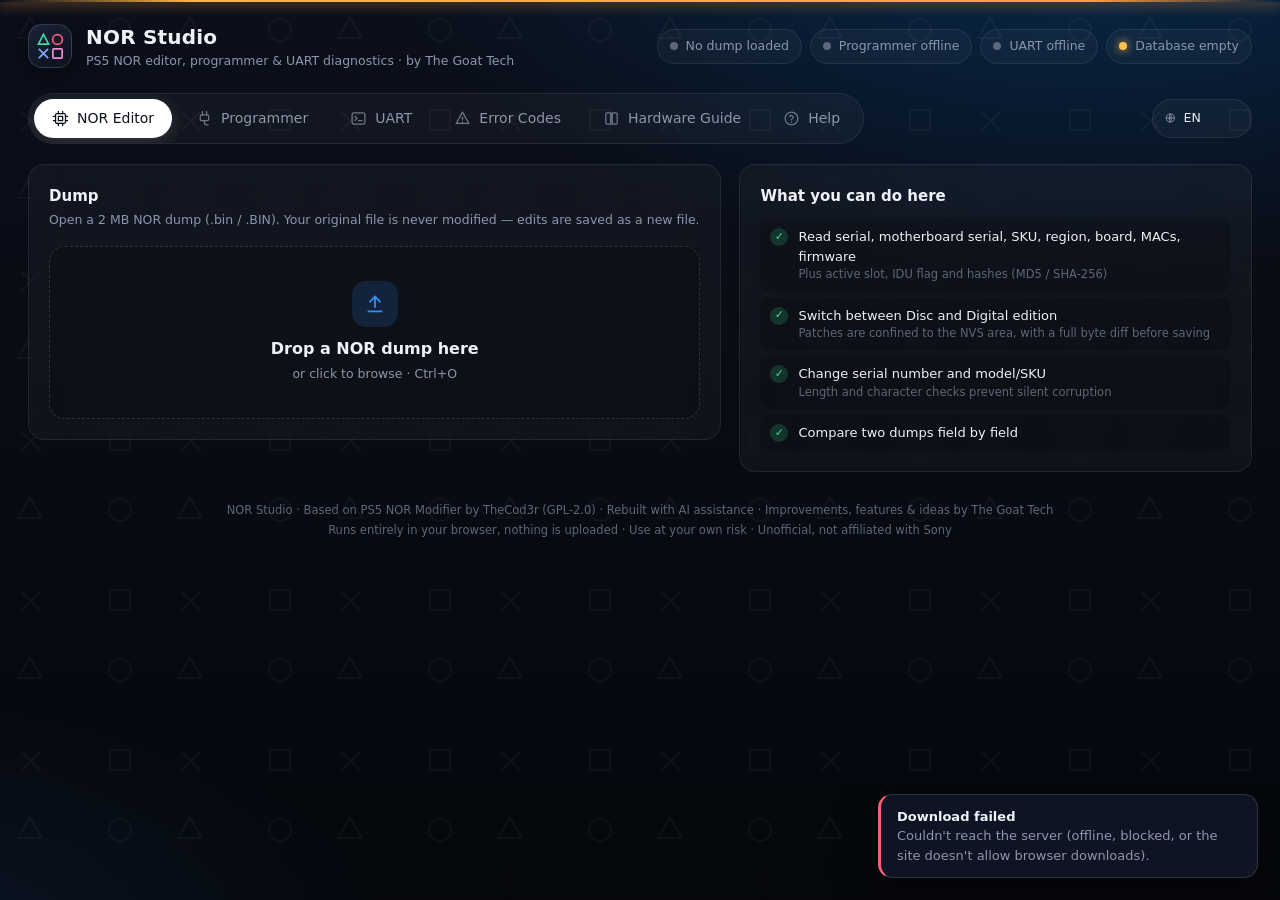
==== commit 200e9492: "i18n release: Portuguese, Spanish (LatAm + Spain), Simplified and Traditional Chinese, phone layout " ====
--- a/index.html
+++ b/index.html
@@ -22,10 +22,11 @@
 html,body{margin:0;min-height:100%}
 html{background:#05070c;overscroll-behavior-y:none}
 body{
-  font:14px/1.5 "Segoe UI Variable Text","Segoe UI",system-ui,-apple-system,"Helvetica Neue",sans-serif;
+  font:14px/1.5 "Segoe UI Variable Text","Segoe UI",system-ui,-apple-system,"Helvetica Neue","PingFang SC","Microsoft YaHei","Noto Sans SC",sans-serif;
   color:var(--text);
   -webkit-font-smoothing:antialiased;-moz-osx-font-smoothing:grayscale;font-variant-numeric:tabular-nums;
 }
+html:lang(zh-TW) body{font-family:"Segoe UI Variable Text","Segoe UI",system-ui,-apple-system,"PingFang TC","Microsoft JhengHei","Noto Sans TC",sans-serif}
 /* faint face-button pattern */
 /* backdrop layers are fixed and sized to the large viewport (100lvh), so mobile toolbars collapsing while you scroll can't stretch the glow */
 body::after{content:"";position:fixed;left:0;top:0;width:100%;height:100vh;height:100lvh;z-index:-2;pointer-events:none;
@@ -48,6 +49,22 @@
 .brand h1{font-size:20px;font-weight:600;letter-spacing:.2px;margin:0}
 .brand p{margin:0;color:var(--muted);font-size:12.5px}
 .pills{margin-left:auto;display:flex;gap:8px;flex-wrap:wrap}
+:lang(zh) body{line-height:1.6}
+.navrow{display:flex;align-items:center;gap:12px;margin-bottom:20px}.navrow nav{margin-bottom:0;min-width:0}nav button{white-space:nowrap}
+@media (max-width:640px){
+  /* bottom tab bar, like a phone app */
+  .navrow{margin:0}
+  .navrow nav{position:fixed;left:0;right:0;bottom:0;z-index:40;width:auto;max-width:none;margin:0;display:grid;grid-template-columns:repeat(6,1fr);gap:0;padding:6px 4px calc(6px + env(safe-area-inset-bottom));border-radius:0;border:0;border-top:1px solid var(--line);background:rgba(9,13,24,.92);-webkit-backdrop-filter:blur(14px);backdrop-filter:blur(14px);overflow:visible}
+  .navrow nav button{flex-direction:column;gap:3px;padding:6px 2px;border-radius:12px;font-size:10.5px;min-width:0}
+  .navrow nav button.active{background:transparent;color:#fff;box-shadow:none}
+  .navrow nav button.active .ti{color:var(--blue2)}
+  .navrow nav .ti{width:21px;height:21px}
+  .navrow nav .tl{display:none} .navrow nav .ts2{display:block;max-width:100%;overflow:hidden;text-overflow:ellipsis;white-space:nowrap}
+  body{padding-bottom:calc(72px + env(safe-area-inset-bottom))}
+  .langpick{position:absolute;top:16px;right:14px;margin:0;padding:5px 9px}
+  .brand{padding-right:84px}
+}
+.langpick{cursor:pointer;padding:7px 12px;margin-left:auto;flex:none}.langpick select{background:transparent;border:0;color:var(--text);font:inherit;font-size:12.5px;cursor:pointer;outline:none;padding:2px 0}.langpick select option{background:#0f1626;color:#e8eefb}.langpick:focus-within{border-color:rgba(47,143,255,.6)}
 .pill{display:flex;align-items:center;gap:8px;padding:7px 12px;border-radius:999px;background:var(--panel);border:1px solid var(--line);font-size:12.5px;color:var(--muted);white-space:nowrap}
 .dot{width:8px;height:8px;border-radius:50%;background:var(--dim)}
 .dot.on{background:var(--ok);box-shadow:0 0 10px var(--ok)}
@@ -58,7 +75,9 @@
 nav button{border:0;background:transparent;padding:9px 18px;border-radius:999px;cursor:pointer;color:var(--muted);font-weight:500;display:flex;gap:8px;align-items:center;transition:color .15s ease,background-color .15s ease,box-shadow .15s ease;-webkit-tap-highlight-color:transparent}
 @media (hover:hover){nav button:hover{color:var(--text)}}
 nav button.active{background:#fff;color:#0a0f1a;box-shadow:0 4px 18px rgba(255,255,255,.15)}
-nav kbd{font:11px var(--mono);opacity:.5}
+nav .ti{width:17px;height:17px;flex:none;opacity:.75;transition:opacity .15s ease}
+nav button.active .ti{opacity:1}
+nav .ts2{display:none}
 .view{display:none}
 .view.active{display:block}
 
@@ -289,6 +308,35 @@
 .help code{font-family:var(--mono);background:rgba(255,255,255,.07);padding:1px 6px;border-radius:6px;font-size:12px}
 footer{margin-top:28px;color:var(--dim);font-size:11.5px;text-align:center}
 h1,h2,h3{text-wrap:balance}
+@media (max-width:640px){
+  .pills{flex-wrap:nowrap;overflow-x:auto;width:100%;scrollbar-width:none;-webkit-mask-image:linear-gradient(90deg,#000 88%,transparent);mask-image:linear-gradient(90deg,#000 88%,transparent)}
+  .pills::-webkit-scrollbar{display:none}
+  .pill{padding:6px 10px;font-size:12px;flex:none}
+  .brand h1{font-size:18px}.brand p{font-size:12px}
+  header{gap:12px;margin-bottom:16px}
+  .kv{grid-template-columns:minmax(0,1fr) auto}
+  .kv .k{grid-column:1/-1;border-bottom:0;padding:10px 0 0;font-size:12px}
+  .kv .v{white-space:normal;word-break:break-all;padding-top:2px}
+  .kv .c{padding-top:2px}
+  .file-bar{flex-wrap:wrap}
+  .file-bar>div{flex:1 1 calc(100% - 40px)!important}
+  .file-bar .btn{flex:1}
+  .fwnote{flex-direction:column;gap:8px}
+  #boardSeg{display:flex;overflow-x:auto;max-width:100%;scrollbar-width:none}
+  #boardSeg::-webkit-scrollbar{display:none}
+  #boardSeg button{white-space:nowrap;flex:none}
+  .row:has(> #boardSeg){flex-wrap:wrap}
+  .row:has(> #boardSeg) #boardSeg{flex:1 1 100%}
+  #toasts{left:12px;right:12px;max-width:none;bottom:calc(80px + env(safe-area-inset-bottom))!important}
+  #toasts>.toast:not(:nth-last-child(-n+2)){display:none}
+  .modal .row{flex-direction:column-reverse;align-items:stretch}
+  .modal .row .btn{width:100%;justify-content:center}
+  .modal .row .spacer{display:none}
+  .dbtable table{table-layout:fixed}
+  .dbtable td:first-child,.dbtable th:first-child{width:36%}
+  .dbtable td:first-child{white-space:normal;word-break:break-all;font-size:12px}
+  .dbtable td,.dbtable th{padding:8px 10px}
+}
 @media (max-width:640px){.code{grid-template-columns:minmax(0,1fr) auto}.code>div:nth-child(2){grid-column:1/-1;grid-row:2}.chip{white-space:normal}.app{padding:16px 14px 32px}header{flex-wrap:wrap}.pills{margin-left:0}}
 .term,.diff,.dbtable,.modal{overscroll-behavior:contain}
 .modal p{white-space:pre-line}
@@ -314,17 +362,21 @@
     <div class="pill" title="SPI programmer"><span class="dot" id="pillProgDot"></span><span id="pillProg">Programmer offline</span></div>
     <div class="pill" title="UART connection"><span class="dot" id="pillUartDot"></span><span id="pillUart">UART offline</span></div>
     <div class="pill" title="Error code database"><span class="dot" id="pillDbDot"></span><span id="pillDb">Database empty</span></div>
+
   </div>
 </header>
 
+<div class="navrow">
 <nav role="tablist">
-  <button class="active" data-view="nor">NOR Editor <kbd>1</kbd></button>
-  <button data-view="flash">Programmer <kbd>2</kbd></button>
-  <button data-view="uart">UART <kbd>3</kbd></button>
-  <button data-view="db">Error Codes <kbd>4</kbd></button>
-  <button data-view="guide">Hardware Guide <kbd>5</kbd></button>
-  <button data-view="help">Help <kbd>6</kbd></button>
+  <button class="active" data-view="nor" title="Shortcut: 1"><svg class="ti" viewBox="0 0 24 24" fill="none" stroke="currentColor" stroke-width="1.8" stroke-linecap="round" stroke-linejoin="round" aria-hidden="true"><rect x="5" y="5" width="14" height="14" rx="2"/><path d="M9 2v3M15 2v3M9 19v3M15 19v3M2 9h3M2 15h3M19 9h3M19 15h3"/><path d="M9 9h6v6H9z"/></svg><span class="tl">NOR Editor</span><span class="ts2">Editor</span></button>
+  <button data-view="flash" title="Shortcut: 2"><svg class="ti" viewBox="0 0 24 24" fill="none" stroke="currentColor" stroke-width="1.8" stroke-linecap="round" stroke-linejoin="round" aria-hidden="true"><path d="M9 2v5M15 2v5"/><rect x="6" y="7" width="12" height="8" rx="2"/><path d="M12 15v3a3 3 0 0 0 3 3h2"/></svg><span class="tl">Programmer</span><span class="ts2">Flash</span></button>
+  <button data-view="uart" title="Shortcut: 3"><svg class="ti" viewBox="0 0 24 24" fill="none" stroke="currentColor" stroke-width="1.8" stroke-linecap="round" stroke-linejoin="round" aria-hidden="true"><rect x="3" y="4" width="18" height="16" rx="2.5"/><path d="M7 9l3 3-3 3M12 15h5"/></svg><span class="tl">UART</span><span class="ts2">UART</span></button>
+  <button data-view="db" title="Shortcut: 4"><svg class="ti" viewBox="0 0 24 24" fill="none" stroke="currentColor" stroke-width="1.8" stroke-linecap="round" stroke-linejoin="round" aria-hidden="true"><path d="M12 3l9 16H3z"/><path d="M12 10v4M12 17v.5"/></svg><span class="tl">Error Codes</span><span class="ts2">Codes</span></button>
+  <button data-view="guide" title="Shortcut: 5"><svg class="ti" viewBox="0 0 24 24" fill="none" stroke="currentColor" stroke-width="1.8" stroke-linecap="round" stroke-linejoin="round" aria-hidden="true"><path d="M4 5.5A1.5 1.5 0 0 1 5.5 4H11v16H5.5A1.5 1.5 0 0 1 4 18.5zM20 5.5A1.5 1.5 0 0 0 18.5 4H13v16h5.5a1.5 1.5 0 0 0 1.5-1.5z"/></svg><span class="tl">Hardware Guide</span><span class="ts2">Guide</span></button>
+  <button data-view="help" title="Shortcut: 6"><svg class="ti" viewBox="0 0 24 24" fill="none" stroke="currentColor" stroke-width="1.8" stroke-linecap="round" stroke-linejoin="round" aria-hidden="true"><circle cx="12" cy="12" r="9"/><path d="M9.6 9.3a2.5 2.5 0 0 1 4.8.9c0 1.7-2.4 2.2-2.4 3.8M12 17v.5"/></svg><span class="tl">Help</span><span class="ts2">Help</span></button>
 </nav>
+<label class="pill langpick" title="Language"><svg viewBox="0 0 16 16" width="14" height="14" fill="none" stroke="currentColor" stroke-width="1.4" aria-hidden="true"><circle cx="8" cy="8" r="6.3"/><path d="M1.7 8h12.6M8 1.7c1.9 2 1.9 10.6 0 12.6M8 1.7c-1.9 2-1.9 10.6 0 12.6"/></svg><select id="langSel" aria-label="Language" data-noi18n><option value="en" title="English">EN</option><option value="pt" title="Português (Brasil)">PT-BR</option><option value="es-419" title="Español (Latinoamérica)">ES-LA</option><option value="es" title="Español (España)">ES-ES</option><option value="zh" title="简体中文">简体中文</option><option value="zh-TW" title="繁體中文（台灣）">繁體中文</option></select></label>
+</div>
 
 <!-- ================= NOR ================= -->
 <section class="view active" id="view-nor">
@@ -406,7 +458,7 @@
             <div style="flex:1;min-width:160px"><label class="f" for="inLanMac">LAN MAC (locked)</label><input type="text" id="inLanMac" class="mono" maxlength="17" spellcheck="false" autocomplete="off" readonly title="Use Restore identity from original dump"></div>
           </div>
           <div class="hint" id="advHint"></div>
-          <div class="hint">LAN MAC is locked: two check bytes at 0x1C403E go with it and can't be recalculated, so changing the MAC alone makes the console beep 3 times. Use <b>Restore identity from original dump</b> to bring over a MAC together with its check bytes.</div>
+          <div class="hint">LAN MAC is locked: it sits inside a checksummed block, so changing the MAC alone makes the console beep 3 times. Use <b>Restore identity from original dump</b> to bring over the MAC with the rest of the block.</div>
           <label class="f" style="margin-top:4px">OS flags (written to both NVS copies)</label>
           <div id="flagGrid" class="flaggrid"></div>
         </details>
@@ -471,8 +523,8 @@
 
       <div class="card hidden" id="wcCard">
         <div class="row"><h2>Wiring check</h2><span class="spacer"></span><button class="btn sm ghost" id="wcClose">Close</button></div>
-        <p class="sub">Tests the six CH341A connections one at a time. You'll need a multimeter. Keep the console unplugged. Measure on the chip's own legs, not on the clip.</p>
-        <div id="wcBody"></div>
+        <p class="sub">Tests each CH341A connection one at a time, plus the chip's HOLD and WP pins. You'll need a multimeter. Keep the console unplugged. Measure on the chip's own legs, not on the clip.</p>
+        <div id="wcBody" data-noi18n></div>
       </div>
 
       <div class="card">
@@ -501,7 +553,7 @@
       <div class="card">
         <div class="row proghead" id="progCard"><h2 style="margin:0">Progress</h2><span class="spacer"></span><button class="btn sm danger hidden" id="btnFlashCancel">Cancel</button></div>
         <div class="prog"><div class="bar" id="progBar"></div></div>
-        <div class="row" style="margin-top:8px;font-size:12.5px;color:var(--muted)"><span id="progStage">Idle</span><span class="spacer"></span><span id="progStats" style="font-family:var(--mono)"></span></div>
+        <div class="row" style="margin-top:8px;font-size:12.5px;color:var(--muted)"><span id="progStage">Idle</span><span class="spacer"></span><span id="progStats" style="font-family:var(--mono)" data-noi18n></span></div>
         <div class="term" id="flashLog" style="height:220px;margin-top:14px"></div>
       </div>
       <div class="card">
@@ -627,7 +679,7 @@
   <div class="card" style="margin-bottom:18px">
     <div class="row">
       <h2>Hardware guide</h2><span class="spacer"></span>
-      <div class="seg" id="boardSeg"><button data-b="b12" class="on">EDM-010 / 020 (launch)</button><button data-b="b3">EDM-03x</button><button data-b="b4">EDM-04x+ (Slim)</button><button data-b="wire">CH341A wiring</button></div>
+      <div class="seg" id="boardSeg"><button data-b="b12" class="on">EDM-010 / 020 (launch)</button><button data-b="b3">EDM-03x</button><button data-b="b4">EDM-04x+ (Slim)</button><button data-b="wire">CH341A wiring</button><button data-b="beeps">3 beeps</button><button data-b="hdmi">HDMI chip swap</button></div>
     </div>
     <p class="sub" style="margin-top:6px">Where the NOR and UART points are, how to wire them, and whether you need to remove the chip. EDM-010/020 details come from Sony's board service manuals (CFI-1000/1100 series). Always confirm with a multimeter before connecting anything.</p>
   </div>
@@ -637,33 +689,33 @@
     <div class="grid g2">
       <div class="card">
         <h2>NOR chip <span class="tag blue">IC5001</span></h2>
-        <p class="sub">Winbond <b>W25Q16JVSNIM</b>: 2&nbsp;MB, <b>3.3&nbsp;V</b>, SOIC-8. Top side (Side A), right next to the southbridge (IC5006). The same part is used on EDM-010 and EDM-020.</p>
+        <p class="sub">Winbond <b>W25Q16JVSNIM</b> (marked <code style="font-family:var(--mono)">25Q16JVNIM</code>): 2&nbsp;MB, <b>3.3&nbsp;V</b>, SOIC-8, chip ID <code style="font-family:var(--mono)">EF 40 15</code>. Top side (Side A), right of the southbridge (IC5006), with a column of 4 small parts between them. The same chip is used on EDM-010 and EDM-020.</p>
 <div class="wiretog"><label class="check"><input type="checkbox" class="wireToggle" checked> Show CH341A wire labels</label><span class="wl-legend">CH341A pin → chip pin · <b>3.3V*</b> only with the board unplugged · <b>—</b> leave unconnected · <a href="#" data-goto-wire>full wiring guide</a></span></div>
-        <svg viewBox="0 0 560 300" class="diagram" role="img" aria-label="IC5001 pinout">
-          <rect x="190" y="40" width="180" height="220" rx="8" class="chip"/>
-          <circle cx="205" cy="50" r="5.5" class="pin1"/>
-          <text x="280" y="246" class="chipsub" style="font-weight:600;fill:#dbe4f3">W25Q16JV · IC5001</text>
-          <!-- left pins 1-4 -->
+        <svg viewBox="0 0 560 300" class="diagram" role="img" aria-label="EDM-010 NOR location as seen on the board">
+          <rect x="20" y="30" width="200" height="220" rx="6" class="chip"/>
+          <text x="120" y="135" class="chiplbl" style="font-size:14px">Southbridge</text><text x="120" y="156" class="chipsub">SIE CXD90061GG · IC5006</text>
+          <g fill="#2a3242" stroke="rgba(255,255,255,.18)">
+            <rect x="250" y="80" width="26" height="12" rx="2"/><rect x="250" y="102" width="26" height="12" rx="2"/>
+            <rect x="250" y="124" width="26" height="12" rx="2"/><rect x="250" y="146" width="26" height="12" rx="2"/>
+          </g>
+          <text x="263" y="178" class="landt" style="font-size:10.5px">4 parts</text>
+          <rect x="318" y="72" width="180" height="120" rx="6" class="chip"/>
+          <text x="408" y="122" class="chiplbl" style="font-size:15px">W25Q16JV</text><text x="408" y="142" class="chipsub">IC5001 · as on the board</text>
+          <circle cx="338" cy="174" r="7" class="pin1"/>
           <g class="pins">
-            <rect x="170" y="62" width="20" height="14"/><rect x="170" y="112" width="20" height="14"/><rect x="170" y="162" width="20" height="14"/><rect x="170" y="212" width="20" height="14"/>
-            <rect x="370" y="62" width="20" height="14"/><rect x="370" y="112" width="20" height="14"/><rect x="370" y="162" width="20" height="14"/><rect x="370" y="212" width="20" height="14"/>
+            <rect x="330" y="192" width="16" height="20"/><rect x="371" y="192" width="16" height="20"/><rect x="412" y="192" width="16" height="20"/><rect x="453" y="192" width="16" height="20"/>
+            <rect x="330" y="52" width="16" height="20"/><rect x="371" y="52" width="16" height="20"/><rect x="412" y="52" width="16" height="20"/><rect x="453" y="52" width="16" height="20"/>
           </g>
-          <g class="pinno"><text x="180" y="73">1</text><text x="180" y="123">2</text><text x="180" y="173">3</text><text x="180" y="223">4</text>
-            <text x="380" y="73">8</text><text x="380" y="123">7</text><text x="380" y="173">6</text><text x="380" y="223">5</text></g>
-          <g class="net" text-anchor="end">
-            <text x="160" y="68">/CS</text><text x="160" y="82" class="nsub">SB chip select · 4.7k pull-up</text>
-            <text x="160" y="118">DO (MISO)</text><text x="160" y="132" class="nsub">47 Ω (R5058) to SB</text>
-            <text x="160" y="168">/WP</text><text x="160" y="182" class="nsub">4.7k pull-up (R5077)</text>
-            <text x="160" y="218" class="gnd">GND</text>
+          <g class="pinno"><text x="338" y="206">1</text><text x="379" y="206">2</text><text x="420" y="206">3</text><text x="461" y="206">4</text>
+            <text x="338" y="66">8</text><text x="379" y="66">7</text><text x="420" y="66">6</text><text x="461" y="66">5</text></g>
+          <g class="net" style="font-size:11px">
+            <text x="338" y="232" text-anchor="middle" style="font-size:11px">CS</text><text x="379" y="232" text-anchor="middle" style="font-size:11px">DO</text><text x="420" y="232" text-anchor="middle" style="font-size:11px">WP</text><text x="461" y="232" text-anchor="middle" class="gnd" style="font-size:11px">GND</text>
+            <text x="338" y="40" text-anchor="middle" class="vcc" style="font-size:11px">VCC</text><text x="379" y="40" text-anchor="middle" style="font-size:11px">HOLD</text><text x="420" y="40" text-anchor="middle" style="font-size:11px">CLK</text><text x="461" y="40" text-anchor="middle" style="font-size:11px">DI</text>
           </g>
-          <g class="net">
-            <text x="400" y="68" class="vcc">VCC 3.3 V</text><text x="400" y="82" class="nsub">3.3V_SS_PG1 (standby rail)</text>
-            <text x="400" y="118">/HOLD</text><text x="400" y="132" class="nsub">4.7k pull-up (R5078)</text>
-            <text x="400" y="168">CLK</text><text x="400" y="182" class="nsub">from SB</text>
-            <text x="400" y="218">DI (MOSI)</text><text x="400" y="232" class="nsub">47 Ω (R5060) from SB</text>
-          </g>
-          <g class="wirebadges"><g class="wb"><rect x="198" y="60" width="56" height="18" rx="5" fill="#c9d3e3" fill-opacity="0.18" stroke="#c9d3e3" stroke-opacity="0.9"/><text x="226.0" y="72.7" text-anchor="middle" fill="#c9d3e3" style="font:700 10.5px var(--mono)">CS</text></g><g class="wb"><rect x="198" y="110" width="56" height="18" rx="5" fill="#3ddc97" fill-opacity="0.18" stroke="#3ddc97" stroke-opacity="0.9"/><text x="226.0" y="122.7" text-anchor="middle" fill="#3ddc97" style="font:700 10.5px var(--mono)">MISO</text></g><g class="wb"><rect x="198" y="160" width="56" height="18" rx="5" fill="#5d6779" fill-opacity="0.08" stroke="#5d6779" stroke-opacity="0.4"/><text x="226.0" y="172.7" text-anchor="middle" fill="#5d6779" style="font:700 10.5px var(--mono)">—</text></g><g class="wb"><rect x="198" y="210" width="56" height="18" rx="5" fill="#a3abb8" fill-opacity="0.18" stroke="#a3abb8" stroke-opacity="0.9"/><text x="226.0" y="222.7" text-anchor="middle" fill="#a3abb8" style="font:700 10.5px var(--mono)">GND</text></g><g class="wb"><rect x="306" y="60" width="56" height="18" rx="5" fill="#ffb36b" fill-opacity="0.18" stroke="#ffb36b" stroke-opacity="0.9"/><text x="334.0" y="72.7" text-anchor="middle" fill="#ffb36b" style="font:700 10.5px var(--mono)">3.3V*</text></g><g class="wb"><rect x="306" y="110" width="56" height="18" rx="5" fill="#5d6779" fill-opacity="0.08" stroke="#5d6779" stroke-opacity="0.4"/><text x="334.0" y="122.7" text-anchor="middle" fill="#5d6779" style="font:700 10.5px var(--mono)">—</text></g><g class="wb"><rect x="306" y="160" width="56" height="18" rx="5" fill="#f290d6" fill-opacity="0.18" stroke="#f290d6" stroke-opacity="0.9"/><text x="334.0" y="172.7" text-anchor="middle" fill="#f290d6" style="font:700 10.5px var(--mono)">CLK</text></g><g class="wb"><rect x="306" y="210" width="56" height="18" rx="5" fill="#5aa9ff" fill-opacity="0.18" stroke="#5aa9ff" stroke-opacity="0.9"/><text x="334.0" y="222.7" text-anchor="middle" fill="#5aa9ff" style="font:700 10.5px var(--mono)">MOSI</text></g></g><text x="280" y="290" class="foot">Clip pin 1 (red wire) goes to the dot on the chip.</text>
+          <g class="wirebadges"><g class="wb"><rect x="319" y="240" width="38" height="16" rx="5" fill="#c9d3e3" fill-opacity="0.18" stroke="#c9d3e3" stroke-opacity="0.9"/><text x="338.0" y="251.7" text-anchor="middle" fill="#c9d3e3" style="font:700 9.5px var(--mono)">CS</text></g><g class="wb"><rect x="360" y="240" width="38" height="16" rx="5" fill="#3ddc97" fill-opacity="0.18" stroke="#3ddc97" stroke-opacity="0.9"/><text x="379.0" y="251.7" text-anchor="middle" fill="#3ddc97" style="font:700 9.5px var(--mono)">MISO</text></g><g class="wb"><rect x="401" y="240" width="38" height="16" rx="5" fill="#5d6779" fill-opacity="0.08" stroke="#5d6779" stroke-opacity="0.4"/><text x="420.0" y="251.7" text-anchor="middle" fill="#5d6779" style="font:700 9.5px var(--mono)">—</text></g><g class="wb"><rect x="442" y="240" width="38" height="16" rx="5" fill="#a3abb8" fill-opacity="0.18" stroke="#a3abb8" stroke-opacity="0.9"/><text x="461.0" y="251.7" text-anchor="middle" fill="#a3abb8" style="font:700 9.5px var(--mono)">GND</text></g><g class="wb"><rect x="319" y="6" width="38" height="16" rx="5" fill="#ffb36b" fill-opacity="0.18" stroke="#ffb36b" stroke-opacity="0.9"/><text x="338.0" y="17.7" text-anchor="middle" fill="#ffb36b" style="font:700 9.5px var(--mono)">3.3V*</text></g><g class="wb"><rect x="360" y="6" width="38" height="16" rx="5" fill="#5d6779" fill-opacity="0.08" stroke="#5d6779" stroke-opacity="0.4"/><text x="379.0" y="17.7" text-anchor="middle" fill="#5d6779" style="font:700 9.5px var(--mono)">—</text></g><g class="wb"><rect x="401" y="6" width="38" height="16" rx="5" fill="#f290d6" fill-opacity="0.18" stroke="#f290d6" stroke-opacity="0.9"/><text x="420.0" y="17.7" text-anchor="middle" fill="#f290d6" style="font:700 9.5px var(--mono)">CLK</text></g><g class="wb"><rect x="442" y="6" width="38" height="16" rx="5" fill="#5aa9ff" fill-opacity="0.18" stroke="#5aa9ff" stroke-opacity="0.9"/><text x="461.0" y="17.7" text-anchor="middle" fill="#5aa9ff" style="font:700 9.5px var(--mono)">MOSI</text></g></g><text x="280" y="285" class="foot">As in the photo: text reads upright, dot (pin 1) at lower left. Clip red wire goes to pin 1.</text>
         </svg>
+        <div class="hint">On the board: VCC is the 3.3&nbsp;V standby rail (3.3V_SS_PG1), shared with the southbridge. CS, WP and HOLD have 4.7k pull-ups (WP R5077, HOLD R5078). DO and DI go to the southbridge through 47&nbsp;Ω resistors (R5058, R5060).</div>
+        <div class="hint">Southbridge marking: <code style="font-family:var(--mono)">SIE CXD90061GG</code> on EDM-010 (EDM-041 uses <code style="font-family:var(--mono)">CXD90069GG</code>). When replacing a southbridge, fit the same part number as the original: the NOR has to match the southbridge that's fitted.</div>
       </div>
 
       <div class="card">
@@ -948,6 +1000,85 @@
       </div>
     </div>
   </div>
+  <!-- ===== 3 beeps troubleshooter ===== -->
+  <div id="guide-beeps" class="hidden">
+    <div class="grid g2">
+      <div class="card">
+        <h2>3 beeps as soon as it's plugged in</h2>
+        <p class="sub">The southbridge checks the NOR before anything else powers up. When it doesn't like what it finds, it beeps three times and stops. Work through these in order.</p>
+        <ol class="steps">
+          <li><b>Connect UART and plug in.</b> If <code>$$ [MANU] UART CMD READY</code> appears, the southbridge is running and reading the NOR, so the problem is the NOR's contents. No banner at all points to a missing or dead NOR, or the southbridge.</li>
+          <li><b>Read the codes, then clear the log.</b> Press <b>Clear log</b>, unplug for 10 seconds and plug back in without pressing power. A full log can cause the beeps on its own.</li>
+          <li><b>Written a donor dump? Those codes aren't yours.</b> The error log lives on the NOR, so the donor's history comes with it. The UART tab tags those entries <span class="tag gray">In loaded dump</span> when the same dump is open in the NOR Editor.</li>
+          <li><b>Check the dump in the NOR Editor.</b> The health check verifies the identity block checksum (0x1C4000–0x1C41FF). If it fails, the console beeps 3 times. When a single corrupted byte is to blame, as on a backup read from a failing chip, one click fixes it.</li>
+          <li><b>Rebuild with Restore identity,</b> not by editing fields one at a time. The LAN MAC sits inside the checksummed block, and changing it by hand breaks the checksum. Also make sure the donor is set for the same <b>HDMI chip</b> as your board; NOR Studio warns you if it isn't.</li>
+          <li><b>Read the chip back while it's on the board</b> and use <b>Compare</b> against the file you wrote. A perfect match rules out the soldering and the write.</li>
+          <li><b>Beeps only when you press power?</b> That's a different fault. Check the power/eject button board's flex cable first.</li>
+        </ol>
+      </div>
+      <div class="card">
+        <h2>Fixed: EDM-041 Slim</h2>
+        <p class="sub">The case this troubleshooter came from.</p>
+        <ul class="checks" style="margin-top:10px">
+          <li class="fail"><span class="ic">✕</span><div>3 beeps on plug-in, UART banner present, no new codes<small>The NOR chip had died. A new chip with the console's own backup still beeped, and so did a donor dump with the console's identity copied in.</small></div></li>
+          <li class="warnl"><span class="ic">!</span><div>The donor dump unmodified booted<small>That proved the board was fine. The codes on UART had all come with the donor dump, not from this console.</small></div></li>
+          <li class="pass"><span class="ic">✓</span><div>One corrupted byte in the backup<small>The console's own backup had 0x00 at 0x1C4000 instead of 0x30, read from the dying chip. That broke the identity block checksum. Donor dump + own identity + 0x30 booted on the console's own serial and MACs.</small></div></li>
+        </ul>
+      </div>
+    </div>
+    <div class="grid g2" style="margin-top:18px">
+      <div class="card">
+        <h2>Finding a donor dump</h2>
+        <p class="sub">NOR Studio doesn't host dumps. Every dump contains Sony's firmware and another console's serial, MACs and keys. Repair forums share them in their firmware threads, for example BadCaps and TronicsFix.</p>
+        <ul class="checks" style="margin-top:10px">
+          <li class="pass"><span class="ic">✓</span><div>Same board family<small>Slim for Slim (EDM-04x), launch for launch (EDM-010/020), EDM-03x for EDM-03x. Same edition is easiest.</small></div></li>
+          <li class="pass"><span class="ic">✓</span><div>Clean health check<small>Open it in the NOR Editor. No failed checks, including the identity block checksum.</small></div></li>
+          <li class="pass"><span class="ic">✓</span><div>Same HDMI chip as your board<small>Console information shows which HDMI chip a dump is set for: Realtek RTD2175P or Panasonic MN864739. It must match the chip on your board. Restore identity warns you if it doesn't.</small></div></li>
+          <li class="pass"><span class="ic">✓</span><div>Look at its error log<small>The health check reads the donor's error log. APU, power or thermal faults mean that console was sick. The data may still be fine, but a clean log is a safer bet.</small></div></li>
+          <li class="pass"><span class="ic">✓</span><div>Keep an untouched copy<small>If a rebuild beeps, writing the donor as-is tells you whether the board or the rebuild is the problem.</small></div></li>
+        </ul>
+      </div>
+      <div class="card">
+        <h2>Put your own identity back</h2>
+        <p class="sub">A donor dump written as-is makes your console that other console: same serial, same MACs. Anything tied to that serial, like a PSN ban, applies to both, and two consoles online with one identity cause trouble.</p>
+        <ol class="steps">
+          <li>Open the donor dump in the NOR Editor.</li>
+          <li>Press <b>Restore identity</b> and pick your console's own backup.</li>
+          <li>Apply, check the byte diff, save and write.</li>
+          <li>No backup of your own? The serial and model are on the console's label. The MACs and console keys can't be recovered without a dump.</li>
+        </ol>
+      </div>
+    </div>
+  </div>
+  <!-- ===== HDMI chip swap ===== -->
+  <div id="guide-hdmi" class="hidden">
+    <div class="grid g2">
+      <div class="card">
+        <h2>Converting the NOR for an HDMI chip swap</h2>
+        <p class="sub">Slim boards ship with one of two HDMI chips, and the NOR says which one the console should expect (0x1C4062: <code>01</code> Realtek RTD2175P, <code>FF</code> Panasonic MN864739). Converter boards such as BGA Tech's Realtek → Panasonic mod replace a dead Realtek chip with a Panasonic one, so the NOR has to be switched to Panasonic too.</p>
+        <p class="sub">BGA Tech's method is a base file: a known-good Panasonic NOR for the board family, with the console's serial numbers copied in. Restore identity in NOR Studio does the same job and copies the MAC addresses, model and Kiban ID as well.</p>
+        <ol class="steps">
+          <li><b>Read and save the console's original NOR</b> before touching anything. It's the only copy of its identity.</li>
+          <li><b>Get the Panasonic base file</b> for your board family from the converter's maker. BGA Tech provides theirs for its converter (see its <a href="https://github.com/BgaTech-Brazil" target="_blank" rel="noopener">GitHub</a>).</li>
+          <li><b>Open the base file in the NOR Editor.</b> Console information should say <b>HDMI chip: Panasonic MN864739</b>, and the health check should pass.</li>
+          <li><b>Press Restore identity</b> and pick the console's original dump. Keep everything ticked. The "Different HDMI chip" note is expected here: the base file's Panasonic setting stays.</li>
+          <li><b>Save, then write and verify</b> with the Programmer tab (or your T76).</li>
+          <li><b>Fit the converter board,</b> connect UART, plug in and read the codes. Clear the log first: it came with the base file.</li>
+        </ol>
+      </div>
+      <div class="card">
+        <h2>Things to know</h2>
+        <ul class="checks" style="margin-top:6px">
+          <li class="pass"><span class="ic">✓</span><div>Copy the whole identity, not just the serial<small>The video method copies the serial and motherboard serial only, so the console keeps the base file's MAC addresses. Every console converted from the same base file then shares those MACs, which causes conflicts on the same network. Restore identity copies your own.</small></div></li>
+          <li class="warnl"><span class="ic">!</span><div>Firmware version comes from the base file<small>Console information shows the base file's firmware version, which may be older than what's on the console's SSD. Update the system software once it boots.</small></div></li>
+          <li class="warnl"><span class="ic">!</span><div>The model number comes from the base file unless you restore it<small>Restore identity sets your own model (SKU) and region back. Keep that ticked.</small></div></li>
+          <li class="pass"><span class="ic">✓</span><div>Checksum is handled<small>Restore identity keeps the identity block checksum correct. The health check confirms it before you write.</small></div></li>
+          <li class="pass"><span class="ic">✓</span><div>Going back<small>Keep the original dump. If the console won't boot after the swap, try the base file unmodified: if that boots, the problem is in the rebuild, not the board.</small></div></li>
+        </ul>
+        <div class="hint">Based on BGA Tech's video walkthrough of their Realtek → Panasonic converter on an EDM-044. The offsets come from MeoWDev-MOD's ps5-hdmi-tool notes.</div>
+      </div>
+    </div>
+  </div>
 </section>
 
 <!-- ================= HELP ================= -->
@@ -976,7 +1107,7 @@
     <p><code>1</code>–<code>6</code> switch tabs · <code>Ctrl+O</code> open dump · <code>Ctrl+S</code> save patched dump · <code>/</code> search error codes</p>
     <h3>Credits &amp; disclaimer</h3>
     <p>Part of this tool's code and logic comes from <b>PS5 NOR Modifier by TheCod3r</b> (GPL-2.0): the NOR offsets, edition flags, UART command format and checksum. It was rebuilt and extended <b>with the help of AI assistance</b>. Improvements, extra features and ideas by <b>The Goat Tech</b>.</p>
-    <p>NOR offsets cross-checked against ps5-wee-tools by andy-man (GPL-3.0). Default error code source, error-log field meanings, OS flag layout and UART reference photos: Console Service Tool by amoamare. Hardware guide details for EDM-010/020 come from Sony's board service manuals.</p>
+    <p>NOR offsets cross-checked against ps5-wee-tools by andy-man (GPL-3.0). Default error code source, error-log field meanings, OS flag layout and UART reference photos: Console Service Tool by amoamare. Identity block checksum and HDMI chip selector offsets: documented in ps5-hdmi-tool by MeoWDev-MOD. Hardware guide details for EDM-010/020 come from Sony's board service manuals.</p>
     <p>This software is provided as-is, without warranty of any kind. Modifying or flashing a NOR can permanently damage a console. You use it at your own risk. Unofficial tool, not affiliated with or endorsed by Sony Interactive Entertainment. PlayStation and PS5 are trademarks of Sony Interactive Entertainment.</p>
   </div>
 </section>
@@ -985,6 +1116,7 @@
 </div>
 <div id="toasts"></div>
 
+<script id="i18n-data">window.I18N_DATA={"es-419":{"Region {r} · {name} · A suffix (usually disc)":"Región {r} · {name} · sufijo A (normalmente disco)","Region {r} · {name} · B suffix (usually digital)":"Región {r} · {name} · sufijo B (normalmente digital)","From <b>{file}<\/b>. Tick what to copy, then Apply.":"De <b>{file}<\/b>. Marca qué copiar y presiona Aplicar.","<b>Different HDMI chip.<\/b> Your console's original dump is set for <b>{a}<\/b>; this file is set for <b>{b}<\/b>. Restore identity keeps this file's setting. That's what you want if you've fitted an HDMI converter board for {c}, for example BGA Tech's Realtek → Panasonic mod. Otherwise use a donor with the same HDMI chip as your board.":"<b>Chip HDMI diferente.<\/b> El dump original de tu consola está configurado para <b>{a}<\/b>; este archivo está configurado para <b>{b}<\/b>. Restaurar identidad mantiene la configuración de este archivo. Es lo que quieres si montaste una placa conversora HDMI para {c}, por ejemplo el mod Realtek → Panasonic de BGA Tech. Si no, usa un donante con el mismo chip HDMI que tu placa.","<b>Write without reading<\/b> skips straight to erasing and rewriting the whole chip with \"{file}\".":"<b>Escribir sin leer<\/b> pasa directamente a borrar y reescribir todo el chip con \"{file}\".","• No backup of the chip's current contents will be saved, so if this file is wrong, there's nothing to roll back to.<br>• The app can't check that \"{file}\" belongs to this console (serial / MAC).<br>• All {n} sectors ({mb} MB) will be erased and rewritten, then verified.":"• No se guardará ningún backup del contenido actual del chip, así que si este archivo está mal, no hay vuelta atrás.<br>• La app no puede comprobar que \"{file}\" sea de esta consola (serial / MAC).<br>• Los {n} sectores ({mb} MB) se borrarán y reescribirán, y luego se verificarán.","<b>Problem found: {list}.<\/b> Fix that connection, then press <b>Retry chip ID<\/b>.":"<b>Problema encontrado: {list}.<\/b> Corrige esa conexión y presiona <b>Reintentar ID<\/b>.","<b>Every connection checks out.<\/b> If the ID still reads FF FF FF: in-circuit, the board may be interfering (hold JL5110 to GND on EDM-010/020, or lift pin 8). Otherwise the chip may be dead: take it off and read it in an SOP8 adapter.":"<b>Todas las conexiones están bien.<\/b> Si el ID sigue leyendo FF FF FF: en placa, puede estar interfiriendo (mantén JL5110 a GND en la EDM-010/020, o levanta el pin 8). Si no, el chip puede estar muerto: sácalo y léelo en un adaptador SOP8.","GND isn't reaching pin 4. Reseat the clip, or re-solder the GND wire to pin 4.":"GND no llega al pin 4. Recoloca la pinza o vuelve a soldar el cable GND al pin 4.","The board is pulling the 3.3 V rail down. In-circuit, that rail also feeds the southbridge. Hold JL5110 to GND (EDM-010/020), lift pin 8 off the board, or take the chip off.":"La placa está tirando abajo la línea de 3,3 V. En placa, esa línea también alimenta el southbridge. Mantén JL5110 a GND (EDM-010/020), levanta el pin 8 de la placa o saca el chip.","No 3.3 V at pin 8. Check the VCC wire to pin 8, and that your CH341A is set to 3.3 V. Never connect VCC while the console is plugged in.":"No hay 3,3 V en el pin 8. Revisa el cable VCC al pin 8 y que tu CH341A esté a 3,3 V. Nunca conectes VCC con la consola enchufada.","HOLD (pin 7) is low, so the chip won't answer. Add a jumper from pin 7 to pin 8 (VCC), then retry.":"HOLD (pin 7) está en bajo, así que el chip no responde. Pon un puente del pin 7 al pin 8 (VCC) y reintenta.","WP (pin 3) is low. Reading still works, but writing will fail. Add a jumper from pin 3 to pin 8 (VCC) before writing.":"WP (pin 3) está en bajo. La lectura funciona, pero la escritura fallará. Pon un puente del pin 3 al pin 8 (VCC) antes de escribir.","changing":"cambiando","{n} codes from {src}":"{n} códigos de {src}","{n} codes + {f} families":"{n} códigos + {f} familias","{n} codes · {src} · updated {when}":"{n} códigos · {src} · actualizada {when}","{n} more — refine your search":"{n} más — afina la búsqueda","{n} codes":"{n} códigos","Updated — {n} codes.":"Actualizada — {n} códigos.","{n} bytes · computing hashes…":"{n} bytes · calculando hashes…","Error log shows hardware faults ({n} entries)":"El log de errores muestra fallas de hardware ({n} entradas)","{list}. If this is a donor dump, its console had these problems. The NOR data can still be fine, but a donor with a clean log is a safer choice. Clear the log after writing.":"{list}. Si es un dump donante, su consola tenía estos problemas. Los datos de la NOR pueden seguir bien, pero un donante con el log limpio es más seguro. Borra el log después de escribir.","Error log: {n} entries, none point to hardware faults":"Log de errores: {n} entradas, ninguna indica falla de hardware","Error log: 1 entry, none point to hardware faults":"Log de errores: 1 entrada, ninguna indica falla de hardware","Edition flag reads {e}":"El flag de edición indica {e}","{mac} plus the next two addresses":"{mac} y las dos direcciones siguientes","Region {r} · {name}":"Región {r} · {name}","Will write: {f} as loaded (no edits).":"Se escribirá: {f} tal como se cargó (sin cambios).","Will write: Patched version of {f} ({n} bytes changed in the editor).":"Se escribirá: versión modificada de {f} ({n} bytes cambiados en el editor).","Image size matches chip ({n} MB)":"El tamaño de la imagen coincide con el chip ({n} MB)","Identity block checksum fails: byte 0x1C4000 is {v}, should be 0x30":"El checksum del bloque de identidad falla: el byte 0x1C4000 es {v}, debería ser 0x30","The words in this block should add up to 0000; they add up to {s}. A NOR like this gives 3 beeps as soon as the console is plugged in. Either data in the block is corrupted, so restore it from a good backup, or it was edited without updating the checksum at 0x1C41FE.":"Las palabras de este bloque deberían sumar 0000; suman {s}. Una NOR así da 3 pitidos nada más enchufar la consola. O los datos del bloque están corruptos, así que restáuralos desde un backup bueno, o se editó sin actualizar el checksum en 0x1C41FE.","1 byte will change":"Cambiará 1 byte","{n} bytes will change":"Cambiarán {n} bytes","Identity header byte 0x1C4000 → 0x30":"Byte de cabecera de identidad 0x1C4000 → 0x30","Identity checksum recalculated (0x1C41FE = {v})":"Checksum de identidad recalculado (0x1C41FE = {v})","The identity header byte in this file (0x1C4000) is {v} instead of 0x30, which usually means the chip was failing when it was read. Restore will keep 0x30.":"El byte de cabecera de identidad de este archivo (0x1C4000) es {v} en lugar de 0x30, lo que suele significar que el chip fallaba cuando se leyó. La restauración conservará 0x30.","{n} item(s) from {f}. Review the byte diff, then save.":"{n} elemento(s) de {f}. Revisa la diferencia de bytes y guarda.","Your original dump is set for {a}; this file stays set for {b}. Fine for an HDMI converter board; otherwise pick a donor with the same chip as your board.":"Tu dump original está configurado para {a}; este archivo sigue configurado para {b}. Correcto para una placa conversora HDMI; si no, elige un donante con el mismo chip que tu placa.","{f} has {v} at 0x1C4000, which looks corrupted. Kept 0x30 from the loaded dump so the console doesn't give 3 beeps.":"{f} tiene {v} en 0x1C4000, que parece corrupto. Se conservó el 0x30 del dump cargado para que la consola no dé 3 pitidos.","{a} vs {b} · {n} bytes differ overall":"{a} vs {b} · {n} bytes distintos en total","Connected: {d}":"Conectado: {d}","Detected {chip} · ID {id} · {mb} MB":"Detectado {chip} · ID {id} · {mb} MB","Chip detected · {chip}":"Chip detectado · {chip}","Backup saved: {f}":"Backup guardado: {f}","No chip answered (ID FF FF FF). MISO is stuck high: the chip never answered.":"Ningún chip respondió (ID FF FF FF). MISO fijo en alto: el chip nunca respondió.","No chip answered (ID 00 00 00). MISO is stuck low.":"Ningún chip respondió (ID 00 00 00). MISO fijo en bajo.","No chip answered (ID {id}). {why}.":"Ningún chip respondió (ID {id}). {why}.","{n} error codes read":"{n} códigos de error leídos","1 error code read":"1 código de error leído","slot {n}":"slot {n}","vs slot {n}":"vs slot {n}","Disc Edition":"Edición con disco","Digital Edition":"Edición Digital","Unknown edition":"Edición desconocida","(already matches)":"(ya coincide)","Not in database":"No está en la base de datos","In loaded dump":"En el dump cargado","This exact entry is stored in the dump loaded in the NOR Editor":"Esta entrada exacta está guardada en el dump cargado en el Editor NOR","They were logged before that dump was made. If you wrote a dump from another console, these codes are that console's history, not this one's. Clear the log, unplug for 10 seconds, plug back in and read again to see only new codes.":"Se registraron antes de hacer ese dump. Si escribiste un dump de otra consola, estos códigos son el historial de esa consola, no de esta. Borra el log, desenchufa 10 segundos, vuelve a enchufar y lee otra vez para ver solo los códigos nuevos.","LAN MAC is locked: it sits inside a checksummed block, so changing the MAC alone makes the console beep 3 times. Use <b>Restore identity from original dump<\/b> to bring over the MAC with the rest of the block.":"La MAC LAN está bloqueada: está dentro de un bloque con checksum, así que cambiar solo la MAC hace que la consola pite 3 veces. Usa <b>Restaurar identidad desde el dump original<\/b> para traer la MAC junto con el resto del bloque.","Line interrupted (console power off or reset?). Still listening.":"Línea interrumpida (¿consola apagada o reiniciada?). Sigo escuchando.","UART disconnected":"UART desconectada","The adapter was unplugged or stopped responding.":"El adaptador se desconectó o dejó de responder.","Connection lost: {why}":"Conexión perdida: {why}","The chip was in power-down mode; woke it up.":"El chip estaba en modo de bajo consumo; se despertó.","The answer changes between reads":"La respuesta cambia entre lecturas","The ID is shifted by one bit":"El ID está desplazado un bit","The chip answered with an unknown ID":"El chip respondió con un ID desconocido","Write complete":"Escritura completada","Verify OK":"Verificación OK","Saved & verified":"Guardado y verificado","Nothing to save":"Nada que guardar","Make a change first":"Haz un cambio primero","Your original file stays untouched.":"Tu archivo original queda intacto.","Restore identity from original dump":"Restaurar identidad desde el dump original","Different HDMI chip":"Chip HDMI diferente","NOR Editor":"Editor NOR","Programmer":"Programador","Error Codes":"Códigos de error","Hardware Guide":"Guía de hardware","Help":"Ayuda","Serial {a} → {b}":"Serial {a} → {b}","SKU {a} → {b}":"SKU {a} → {b}","Motherboard serial {a} → {b}":"Serial de la tarjeta madre {a} → {b}","Board ID + LAN MAC + check bytes restored from original":"ID de placa + MAC LAN + bytes de verificación restaurados del original","Kiban ID restored from original":"Kiban ID restaurado del original","WiFi MAC {a} → {b} (block updated: base, +1, +2)":"MAC WiFi {a} → {b} (bloque actualizado: base, +1, +2)","Edition flag {a} → {b} at {n} location(s)":"Flag de edición {a} → {b} en {n} ubicación(es)","{name} → {v} (both copies)":"{name} → {v} (ambas copias)","⚠ These edits break the identity checksum":"⚠ Estos cambios rompen el checksum de identidad","The identity checksum doesn't add up, so this file would give 3 beeps.":"El checksum de identidad no cuadra, así que este archivo daría 3 pitidos.","Current (0x00)":"Actual (0x00)","slim":"slim","Saved — verify failed":"Guardado — la verificación falló","Re-read values don't match. Don't flash this file.":"Los valores releídos no coinciden. No flashees este archivo.","{m} · disc":"{m} · disco","{m} · digital":"{m} · digital","{m} · slim":"{m} · slim","disc":"disco","digital":"digital","{n} of these codes are already stored in the dump loaded in the NOR Editor ({f})":"{n} de estos códigos ya están guardados en el dump cargado en el Editor NOR ({f})","All of these codes are already stored in the dump loaded in the NOR Editor ({f})":"Todos estos códigos ya están guardados en el dump cargado en el Editor NOR ({f})","<b>Leave these alone unless you know why.<\/b> Serial, motherboard serial, WiFi and LAN MAC are paired with this console's hardware. OS flags change how the console boots.":"<b>No toques estos campos sin saber por qué.<\/b> El serial, el serial de la tarjeta madre, la MAC WiFi y la MAC LAN están emparejados con el hardware de esta consola. Los flags del sistema cambian cómo arranca la consola.","<b>Needs the 3.3&nbsp;V mod.<\/b> Unmodified black CH341A boards put ~5&nbsp;V on the signal pins and can kill the NOR chip or the PS5. 1.8&nbsp;V chips also need a 1.8&nbsp;V adapter on top of that.":"<b>Necesita la modificación de 3,3&nbsp;V.<\/b> Las placas CH341A negras sin modificar ponen ~5&nbsp;V en los pines de señal y pueden dañar el chip NOR o la PS5. Los chips de 1,8&nbsp;V además necesitan un adaptador de 1,8&nbsp;V.","MISO goes to the chip's DO (pin 2) and MOSI to DI (pin 5); they're not crossed like UART. <a href=\"#\" data-goto-wire=\"\">Open the CH341A wiring guide<\/a>.":"MISO va al DO del chip (pin 2) y MOSI al DI (pin 5); no se cruzan como en UART. <a href=\"#\" data-goto-wire=\"\">Abrir la guía de conexión del CH341A<\/a>.","Database is empty. Use <b>Download / update<\/b> on the right.":"La base de datos está vacía. Usa <b>Descargar / actualizar<\/b> a la derecha.","Import accepts the old <code style=\"font-family:var(--mono)\">errorDB.xml<\/code> from PS5 NOR Modifier, Console Service Tool's <code style=\"font-family:var(--mono)\">ErrorCodes.json<\/code>, or a CSV of <i>code,description<\/i>.":"La importación acepta el antiguo <code style=\"font-family:var(--mono)\">errorDB.xml<\/code> de PS5 NOR Modifier, el <code style=\"font-family:var(--mono)\">ErrorCodes.json<\/code> de Console Service Tool o un CSV de <i>código,descripción<\/i>.","Winbond <b>W25Q16JVSNIM<\/b> (marked <code style=\"font-family:var(--mono)\">25Q16JVNIM<\/code>): 2&nbsp;MB, <b>3.3&nbsp;V<\/b>, SOIC-8, chip ID <code style=\"font-family:var(--mono)\">EF 40 15<\/code>. Top side (Side A), right of the southbridge (IC5006), with a column of 4 small parts between them. The same chip is used on EDM-010 and EDM-020.":"Winbond <b>W25Q16JVSNIM<\/b> (marcado <code style=\"font-family:var(--mono)\">25Q16JVNIM<\/code>): 2&nbsp;MB, <b>3,3&nbsp;V<\/b>, SOIC-8, ID del chip <code style=\"font-family:var(--mono)\">EF 40 15<\/code>. Cara superior (lado A), a la derecha del southbridge (IC5006), con una columna de 4 componentes pequeños entre ambos. El mismo chip se usa en la EDM-010 y la EDM-020.","CH341A pin → chip pin · <b>3.3V*<\/b> only with the board unplugged · <b>—<\/b> leave unconnected · <a href=\"#\" data-goto-wire=\"\">full wiring guide<\/a>":"Pin del CH341A → pin del chip · <b>3.3V*<\/b> solo con la placa desenchufada · <b>—<\/b> dejar sin conectar · <a href=\"#\" data-goto-wire=\"\">guía de conexión completa<\/a>","Southbridge marking: <code style=\"font-family:var(--mono)\">SIE CXD90061GG<\/code> on EDM-010 (EDM-041 uses <code style=\"font-family:var(--mono)\">CXD90069GG<\/code>). When replacing a southbridge, fit the same part number as the original: the NOR has to match the southbridge that's fitted.":"Marcado del southbridge: <code style=\"font-family:var(--mono)\">SIE CXD90061GG<\/code> en la EDM-010 (la EDM-041 usa <code style=\"font-family:var(--mono)\">CXD90069GG<\/code>). Al cambiar un southbridge, pon el mismo número de pieza que el original: la NOR tiene que corresponder al southbridge instalado.","3.3 V standby, right next to GND: <i>measure only<\/i>":"3,3 V en standby, justo al lado de GND: <i>solo para medir<\/i>","<span style=\"color:var(--bad)\">do not connect<\/span>":"<span style=\"color:var(--bad)\">no conectar<\/span>","The right-hand column is GND / TX / RX from top to bottom. That matches the reference photo in <a href=\"https://github.com/amoamare/Console-Service-Tool/blob/master/Resources/UARTLocations/PlayStation5/EDM_010_020_UART.png\" target=\"_blank\" rel=\"noopener\">Console Service Tool<\/a>. The schematic shows no net on JL5109, so confirm it has continuity to ground before you use it. \"FC\" pads belong to the SSD controller.":"La columna derecha es GND / TX / RX de arriba abajo. Coincide con la foto de referencia de <a href=\"https://github.com/amoamare/Console-Service-Tool/blob/master/Resources/UARTLocations/PlayStation5/EDM_010_020_UART.png\" target=\"_blank\" rel=\"noopener\">Console Service Tool<\/a>. El esquema no muestra red en JL5109, así que verifica la continuidad a tierra antes de usarlo. Los pads \"FC\" son del controlador del SSD.","Adapter on <b>3.3&nbsp;V<\/b> (FT232R jumper to 3.3&nbsp;V; CH341A needs the 3.3&nbsp;V mod).":"Adaptador en <b>3,3&nbsp;V<\/b> (jumper del FT232R en 3,3&nbsp;V; el CH341A necesita la modificación de 3,3&nbsp;V).","Plug AC back in (standby only) → <b>UART tab<\/b> → Connect → Read error codes.":"Vuelve a enchufar (solo standby) → <b>pestaña UART<\/b> → Conectar → Leer códigos de error.","<b>AC unplugged<\/b>, battery-backed rails discharged (wait a minute).":"<b>Desenchufada<\/b>, líneas alimentadas por batería descargadas (espera un minuto).","The clip also powers the 3.3V_SS rail that feeds the southbridge. If reads are unstable, hold <b>JL5110 (/SSB_RESET) to GND<\/b> with a wire while reading/writing so the southbridge stays off the SPI bus.":"La pinza también alimenta la línea 3.3V_SS que va al southbridge. Si las lecturas son inestables, mantén <b>JL5110 (/SSB_RESET) a GND<\/b> con un cable mientras lees/escribes, para que el southbridge no use el bus SPI.","<b>Programmer tab<\/b> → Connect → expect <code>EF 40 15<\/code> (Winbond W25Q16JV). Read with \"read twice\" on.":"<b>Pestaña Programador<\/b> → Conectar → debe salir <code>EF 40 15<\/code> (Winbond W25Q16JV). Lee con \"leer dos veces\" activado.","Symptoms: ID reads <code>00 00 00<\/code>/<code>FF FF FF<\/code>, or the two reads don't match even after reseating the clip and grounding JL5110.":"Síntomas: el ID lee <code>00 00 00<\/code>/<code>FF FF FF<\/code>, o las dos lecturas no coinciden aun después de recolocar la pinza y poner JL5110 a tierra.","<b>Lift pin 8<\/b> (VCC) only and power the chip from the clip. This isolates the rest of the rail.":"<b>Levanta solo el pin 8<\/b> (VCC) y alimenta el chip desde la pinza. Así aíslas el resto de la línea.","Or <b>chip-off<\/b>: hot air, put the chip in an SOP8 socket/adapter, read and write, then solder it back in the same orientation.":"O <b>saca el chip<\/b>: aire caliente, ponlo en un socket/adaptador SOP8, lee y escribe, y suéldalo de nuevo en la misma orientación.","A cluster of round pads near the edge of the board, below a black connector, with fuse <b>F5402<\/b> printed to the right. The layout below is from the Console Service Tool reference photo.":"Un grupo de pads redondos cerca del borde de la placa, debajo de un conector negro, con el fusible <b>F5402<\/b> impreso a la derecha. El esquema de abajo sale de la foto de referencia de Console Service Tool.","<b>RX<\/b> (PS5 TX)":"<b>RX<\/b> (TX de la PS5)","<b>TX<\/b> (PS5 RX)":"<b>TX<\/b> (RX de la PS5)","Reference photo: <a href=\"https://github.com/amoamare/Console-Service-Tool/blob/master/Resources/UARTLocations/PlayStation5/EDM_03x_UART.png\" target=\"_blank\" rel=\"noopener\">Console Service Tool, EDM_03x_UART.png<\/a>. No EDM-03x schematic is included here, so check TX (≈3.3 V idle in standby) and GND (continuity) with a meter.":"Foto de referencia: <a href=\"https://github.com/amoamare/Console-Service-Tool/blob/master/Resources/UARTLocations/PlayStation5/EDM_03x_UART.png\" target=\"_blank\" rel=\"noopener\">Console Service Tool, EDM_03x_UART.png<\/a>. Aquí no hay esquema de la EDM-03x, así que verifica TX (≈3,3 V en reposo en standby) y GND (continuidad) con un multímetro.","Read its marking before clipping on. <code>25Q16JV<\/code> means 3.3&nbsp;V (CH341A with the 3.3&nbsp;V mod). <code>25U…<\/code>/<code>…W<\/code> means 1.8&nbsp;V (add a 1.8&nbsp;V adapter).":"Lee el marcado antes de poner la pinza. <code>25Q16JV<\/code> significa 3,3&nbsp;V (CH341A con la modificación de 3,3&nbsp;V). <code>25U…<\/code>/<code>…W<\/code> significa 1,8&nbsp;V (añade un adaptador de 1,8&nbsp;V).","Data from the chip <i>out<\/i> to the programmer <i>in<\/i>.":"Datos que <i>salen<\/i> del chip y <i>entran<\/i> al programador.","Data from the programmer <i>out<\/i> to the chip <i>in<\/i>.":"Datos que <i>salen<\/i> del programador y <i>entran<\/i> al chip.","Only when the board is unplugged. On a powered board, <b>leave this wire off<\/b> (see below).":"Solo con la placa desenchufada. Con la placa alimentada, <b>deja este cable sin conectar<\/b> (ver abajo).","<b>SPI is named from the programmer's side.<\/b> MISO means \"master in, slave out\", so it connects to the chip's <b>output<\/b>, DO. MOSI means \"master out, slave in\", so it connects to the chip's <b>input<\/b>, DI.":"<b>Los nombres SPI son desde el lado del programador.<\/b> MISO significa \"master in, slave out\", así que va a la <b>salida<\/b> del chip, DO. MOSI significa \"master out, slave in\", así que va a la <b>entrada<\/b> del chip, DI.","<b>Don't cross them like UART.<\/b> In UART, TX goes to RX. In SPI, the names already account for direction: MISO→DO and MOSI→DI, never MOSI→DO.":"<b>No los cruces como en UART.<\/b> En UART, TX va a RX. En SPI los nombres ya indican la dirección: MISO→DO y MOSI→DI, nunca MOSI→DO.","<b>Other names you'll see:<\/b> DO = SO = IO1 = Q · DI = SI = IO0 = D · CS = CE# = SS · CLK = SCK = SCLK. Some programmer boards print DO/DI instead of MISO/MOSI, and vendors disagree on whether that's the programmer's own data out or the flash pin it goes to. Wire it one way and check the chip ID; if it reads <code>FF FF FF<\/code> or <code>00 00 00<\/code>, swap those two wires and try again.":"<b>Otros nombres que verás:<\/b> DO = SO = IO1 = Q · DI = SI = IO0 = D · CS = CE# = SS · CLK = SCK = SCLK. Algunas placas de programador imprimen DO/DI en lugar de MISO/MOSI, y los fabricantes no coinciden en si es la salida del propio programador o el pin de la flash al que va. Conéctalo de una forma y verifica el ID del chip; si lee <code>FF FF FF<\/code> o <code>00 00 00<\/code>, intercambia esos dos cables y prueba otra vez.","<b>/WP (pin 3) and /HOLD (pin 7):<\/b> on the board they're already pulled up to 3.3&nbsp;V, so leave them alone in-circuit. On a <b>chip-off<\/b> with loose wires, tie both to VCC (pin 8), or writes fail and reads can stall.":"<b>/WP (pin 3) y /HOLD (pin 7):<\/b> en la placa ya tienen pull-up a 3,3&nbsp;V, así que no los toques con el chip en placa. Con el <b>chip fuera<\/b> y cables sueltos, únelos a VCC (pin 8), o la escritura falla y la lectura puede colgarse.","Programmer tab → Connect. A correct hookup shows <code>EF 40 15<\/code> · Winbond W25Q16JV, 3.3&nbsp;V.":"Pestaña Programador → Conectar. Una conexión correcta muestra <code>EF 40 15<\/code> · Winbond W25Q16JV, 3,3&nbsp;V.","<code>FF FF FF<\/code>: MISO isn't reaching DO, or CS isn't connected. Check MISO→pin 2 and CS→pin 1.":"<code>FF FF FF<\/code>: MISO no llega a DO, o CS no está conectado. Revisa MISO→pin 2 y CS→pin 1.","<code>00 00 00<\/code>: the chip isn't powered or GND is missing, or MOSI/MISO are swapped. Check VCC→pin 8, GND→pin 4, and MOSI→pin 5.":"<code>00 00 00<\/code>: el chip no tiene alimentación, falta GND o MOSI/MISO están invertidos. Revisa VCC→pin 8, GND→pin 4 y MOSI→pin 5.","Odd values like <code>7F BF 0A<\/code>, or a changing ID: a loose wire or a clock problem. Shorten the wires and re-solder CLK→pin 6.":"Valores raros como <code>7F BF 0A<\/code>, o un ID que cambia: cable suelto o problema de reloj. Acorta los cables y vuelve a soldar CLK→pin 6.","AC unplugged. Connect <b>all six<\/b> wires, including VCC 3.3&nbsp;V → pin 8.":"Desenchufada. Conecta <b>los seis<\/b> cables, incluido VCC 3,3&nbsp;V → pin 8.","This is the only method to use on <b>EDM-03x and EDM-04x<\/b>, where the southbridge reset point isn't mapped.":"Es el único método para la <b>EDM-03x y EDM-04x<\/b>, donde el punto de reset del southbridge no está mapeado.","Connect CS, MISO, MOSI, CLK and <b>GND only<\/b>. <b>Do not connect the programmer's 3.3&nbsp;V wire<\/b>: the console's standby rail already powers the chip, and two supplies on one rail can damage the programmer, the chip or the board.":"Conecta CS, MISO, MOSI, CLK y <b>solo GND<\/b>. <b>No conectes el cable de 3,3&nbsp;V del programador<\/b>: la línea de standby de la consola ya alimenta el chip, y dos fuentes en la misma línea pueden dañar el programador, el chip o la placa.","In standby the <b>southbridge is awake and also drives these same SPI lines<\/b>. Unless it's held in reset, reads come back garbled and a write can corrupt the NOR. On EDM-010/020, hold <b>JL5110 (/SSB_RESET) to GND<\/b> for the whole read/write.":"En standby el <b>southbridge está despierto y también usa esas mismas líneas SPI<\/b>. Si no se mantiene en reset, las lecturas salen corruptas y una escritura puede dañar la NOR. En la EDM-010/020, mantén <b>JL5110 (/SSB_RESET) a GND<\/b> durante toda la lectura/escritura.","Winbond <b>W25Q16JV<\/b> (marked <code style=\"font-family:var(--mono)\">25Q16JVNIM<\/code>): 2&nbsp;MB, <b>3.3&nbsp;V<\/b>, SOIC-8, chip ID <code style=\"font-family:var(--mono)\">EF 40 15<\/code>. It's the same part as the launch boards. It sits right of the southbridge (<code style=\"font-family:var(--mono)\">SIE CXD90069GG<\/code>), with a column of 8 small resistors between them.":"Winbond <b>W25Q16JV<\/b> (marcado <code style=\"font-family:var(--mono)\">25Q16JVNIM<\/code>): 2&nbsp;MB, <b>3,3&nbsp;V<\/b>, SOIC-8, ID del chip <code style=\"font-family:var(--mono)\">EF 40 15<\/code>. Es la misma pieza que en las placas de lanzamiento. Está a la derecha del southbridge (<code style=\"font-family:var(--mono)\">SIE CXD90069GG<\/code>), con una columna de 8 resistencias pequeñas entre ambos.","Same 3.3&nbsp;V chip as the launch boards: a <b>3.3&nbsp;V-modded<\/b> CH341A, no 1.8&nbsp;V adapter.":"El mismo chip de 3,3&nbsp;V que las placas de lanzamiento: un CH341A <b>con la modificación de 3,3&nbsp;V<\/b>, sin adaptador de 1,8&nbsp;V.","AC unplugged. Clip on with the red wire on pin&nbsp;1 (the dot). Programmer tab → Connect → expect <code>EF 40 15<\/code>, \"Winbond W25Q16JV\".":"Desenchufada. Pon la pinza con el cable rojo en el pin&nbsp;1 (el punto). Pestaña Programador → Conectar → debe salir <code>EF 40 15<\/code>, \"Winbond W25Q16JV\".","Read with \"read twice\" on. If the ID reads <code>00 00 00<\/code>/<code>FF FF FF<\/code> or the reads don't match, the board is probably loading the clip's power. The EDM-04x reset point isn't mapped here, so lift pin&nbsp;8 or take the chip off and use an SOP8 adapter.":"Lee con \"leer dos veces\" activado. Si el ID lee <code>00 00 00<\/code>/<code>FF FF FF<\/code> o las lecturas no coinciden, la placa probablemente está cargando la alimentación de la pinza. El punto de reset de la EDM-04x no está mapeado aquí, así que levanta el pin&nbsp;8 o saca el chip y usa un adaptador SOP8.","Adapter at <b>3.3&nbsp;V<\/b> (FT232R jumper; a CH341A needs the 3.3&nbsp;V mod). Never connect VCC.":"Adaptador en <b>3,3&nbsp;V<\/b> (jumper del FT232R; un CH341A necesita la modificación de 3,3&nbsp;V). Nunca conectes VCC.","The NOR and UART points above come from photos. The pinouts and pad maps for EDM-010/020 do <b>not<\/b> carry over. Treat everything here as \"verify first\".":"Los puntos de NOR y UART de arriba salen de fotos. Los pinouts y mapas de pads de la EDM-010/020 <b>no<\/b> sirven aquí. Trata todo como \"verificar primero\".","Same 115200 baud and <code>errlog<\/code> commands. The UART tab works unchanged once you've found TX/RX/GND.":"Los mismos 115200 baudios y comandos <code>errlog<\/code>. La pestaña UART funciona igual una vez encontrados TX/RX/GND.","<b>NOR<\/b>: confirmed on EDM-041 as a 3.3&nbsp;V Winbond W25Q16JV next to the southbridge (see above). On other revisions, read the marking: <code>25Q16JV<\/code>/<code>W25Q…V<\/code> means 3.3&nbsp;V; <code>25U…<\/code>/<code>W25Q…W<\/code>/<code>GD25LQ<\/code> means 1.8&nbsp;V (add a 1.8&nbsp;V adapter). The Programmer tab also flags the voltage from the chip ID.":"<b>NOR<\/b>: confirmada en la EDM-041 como Winbond W25Q16JV de 3,3&nbsp;V junto al southbridge (ver arriba). En otras revisiones, lee el marcado: <code>25Q16JV<\/code>/<code>W25Q…V<\/code> significa 3,3&nbsp;V; <code>25U…<\/code>/<code>W25Q…W<\/code>/<code>GD25LQ<\/code> significa 1,8&nbsp;V (añade un adaptador de 1,8&nbsp;V). La pestaña Programador también indica el voltaje según el ID del chip.","<b>UART<\/b>: look for a cluster of small round test pads near the southbridge on the underside. In standby (AC in, console off), <b>TX idles ≈3.3&nbsp;V<\/b>. RX is usually also pulled up. Check GND with continuity.":"<b>UART<\/b>: busca un grupo de pequeños pads de prueba redondos cerca del southbridge, por la cara inferior. En standby (enchufada, consola apagada), <b>TX está en ≈3,3&nbsp;V en reposo<\/b>. RX normalmente también tiene pull-up. Verifica GND por continuidad.","<b>Connect UART and plug in.<\/b> If <code>$$ [MANU] UART CMD READY<\/code> appears, the southbridge is running and reading the NOR, so the problem is the NOR's contents. No banner at all points to a missing or dead NOR, or the southbridge.":"<b>Conecta la UART y enchufa.<\/b> Si aparece <code>$$ [MANU] UART CMD READY<\/code>, el southbridge funciona y lee la NOR, así que el problema es el contenido de la NOR. Si no aparece nada, la NOR falta o está muerta, o el problema es el southbridge.","<b>Read the codes, then clear the log.<\/b> Press <b>Clear log<\/b>, unplug for 10 seconds and plug back in without pressing power. A full log can cause the beeps on its own.":"<b>Lee los códigos y luego borra el log.<\/b> Presiona <b>Borrar log<\/b>, desenchufa 10 segundos y vuelve a enchufar sin presionar el botón de encendido. Un log lleno puede causar los pitidos por sí solo.","<b>Check the dump in the NOR Editor.<\/b> The health check verifies the identity block checksum (0x1C4000–0x1C41FF). If it fails, the console beeps 3 times. When a single corrupted byte is to blame, as on a backup read from a failing chip, one click fixes it.":"<b>Revisa el dump en el Editor NOR.<\/b> La verificación revisa el checksum del bloque de identidad (0x1C4000–0x1C41FF). Si falla, la consola pita 3 veces. Cuando el culpable es un solo byte corrupto, como en un backup leído de un chip que falla, se arregla con un clic.","<b>Rebuild with Restore identity,<\/b> not by editing fields one at a time. The LAN MAC sits inside the checksummed block, and changing it by hand breaks the checksum. Also make sure the donor is set for the same <b>HDMI chip<\/b> as your board; NOR Studio warns you if it isn't.":"<b>Rehazlo con Restaurar identidad,<\/b> no editando campo por campo. La MAC LAN está dentro del bloque con checksum, y cambiarla a mano rompe el checksum. Verifica también que el donante esté configurado para el mismo <b>chip HDMI<\/b> que tu placa; NOR Studio te avisa si no.","<b>Read the chip back while it's on the board<\/b> and use <b>Compare<\/b> against the file you wrote. A perfect match rules out the soldering and the write.":"<b>Vuelve a leer el chip ya soldado en la placa<\/b> y usa <b>Comparar<\/b> con el archivo que escribiste. Si coincide perfecto, la soldadura y la escritura quedan descartadas.","<b>Beeps only when you press power?<\/b> That's a different fault. Check the power/eject button board's flex cable first.":"<b>¿Pita solo al presionar encendido?<\/b> Es otra falla. Revisa primero el flex de la placa del botón de encendido/expulsión.","Press <b>Restore identity<\/b> and pick your console's own backup.":"Presiona <b>Restaurar identidad<\/b> y elige el backup de tu propia consola.","Slim boards ship with one of two HDMI chips, and the NOR says which one the console should expect (0x1C4062: <code>01<\/code> Realtek RTD2175P, <code>FF<\/code> Panasonic MN864739). Converter boards such as BGA Tech's Realtek → Panasonic mod replace a dead Realtek chip with a Panasonic one, so the NOR has to be switched to Panasonic too.":"Las placas Slim salen de fábrica con uno de dos chips HDMI, y la NOR indica cuál debe esperar la consola (0x1C4062: <code>01<\/code> Realtek RTD2175P, <code>FF<\/code> Panasonic MN864739). Las placas conversoras como el mod Realtek → Panasonic de BGA Tech cambian un chip Realtek muerto por uno Panasonic, así que la NOR también tiene que pasar a Panasonic.","<b>Read and save the console's original NOR<\/b> before touching anything. It's the only copy of its identity.":"<b>Lee y guarda la NOR original de la consola<\/b> antes de tocar nada. Es la única copia de su identidad.","<b>Get the Panasonic base file<\/b> for your board family from the converter's maker. BGA Tech provides theirs for its converter (see its <a href=\"https://github.com/BgaTech-Brazil\" target=\"_blank\" rel=\"noopener\">GitHub<\/a>).":"<b>Consigue el archivo base Panasonic<\/b> para la familia de tu placa del fabricante de la conversora. BGA Tech da los suyos para su conversora (mira su <a href=\"https://github.com/BgaTech-Brazil\" target=\"_blank\" rel=\"noopener\">GitHub<\/a>).","<b>Open the base file in the NOR Editor.<\/b> Console information should say <b>HDMI chip: Panasonic MN864739<\/b>, and the health check should pass.":"<b>Abre el archivo base en el Editor NOR.<\/b> La información de la consola debe mostrar <b>Chip HDMI: Panasonic MN864739<\/b>, y la verificación debe pasar.","<b>Press Restore identity<\/b> and pick the console's original dump. Keep everything ticked. The \"Different HDMI chip\" note is expected here: the base file's Panasonic setting stays.":"<b>Presiona Restaurar identidad<\/b> y elige el dump original de la consola. Deja todo marcado. El aviso \"Chip HDMI diferente\" es normal aquí: se mantiene la configuración Panasonic del archivo base.","<b>Save, then write and verify<\/b> with the Programmer tab (or your T76).":"<b>Guarda, luego escribe y verifica<\/b> con la pestaña Programador (o con tu T76).","<b>Fit the converter board,<\/b> connect UART, plug in and read the codes. Clear the log first: it came with the base file.":"<b>Monta la placa conversora,<\/b> conecta la UART, enchufa y lee los códigos. Borra el log primero: vino con el archivo base.","UART uses the Web Serial API, available in desktop <b>Chrome<\/b>, <b>Edge<\/b>, <b>Opera<\/b> and other Chromium browsers. Firefox and Safari can still use the NOR editor and database. Save this page and open it straight from disk — no install, no admin rights, works offline once the database is downloaded.":"La UART usa la Web Serial API, disponible en <b>Chrome<\/b>, <b>Edge<\/b>, <b>Opera<\/b> y otros navegadores Chromium de escritorio. Firefox y Safari pueden usar el editor NOR y la base de datos. Guarda esta página y ábrela directamente desde el disco — sin instalar, sin permisos de administrador, funciona sin conexión una vez descargada la base de datos.","Most of the common black CH341A boards put about 5&nbsp;V on their signal pins even with the 3.3&nbsp;V supply selected. That can damage the NOR chip or the PS5's southbridge. Before using a CH341A on a PS5, either as an SPI programmer or as a UART adapter, it needs the <b>3.3&nbsp;V mod<\/b>. Check yours with a multimeter: plug it into USB with nothing else attached and measure from GND to CS/MOSI (or TX in serial mode). About 3.3&nbsp;V is safe, about 5&nbsp;V is not. 1.8&nbsp;V NOR chips (MX25U…, W25Q…W, GD25LQ…) additionally need a 1.8&nbsp;V adapter.":"La mayoría de las placas CH341A negras comunes ponen unos 5&nbsp;V en los pines de señal, incluso con la alimentación de 3,3&nbsp;V seleccionada. Eso puede dañar el chip NOR o el southbridge de la PS5. Antes de usar un CH341A en una PS5, como programador SPI o como adaptador UART, necesita la <b>modificación de 3,3&nbsp;V<\/b>. Compruébalo con un multímetro: conéctalo al USB sin nada más y mide de GND a CS/MOSI (o TX en modo serie). Unos 3,3&nbsp;V es seguro, unos 5&nbsp;V no. Los chips NOR de 1,8&nbsp;V (MX25U…, W25Q…W, GD25LQ…) además necesitan un adaptador de 1,8&nbsp;V.","UART and the programmer do different jobs. UART (the pads near the southbridge) reads and clears error codes; it <b>cannot<\/b> read or write the NOR. Dumping/flashing needs the programmer clipped onto the NOR chip itself. On CH341A boards that have a mode jumper, it switches the board between programmer mode and serial (UART) mode.":"La UART y el programador hacen trabajos distintos. La UART (los pads cerca del southbridge) lee y borra códigos de error; <b>no puede<\/b> leer ni escribir la NOR. Para hacer dump/flashear hace falta el programador conectado al propio chip NOR. En las placas CH341A con jumper de modo, este cambia la placa entre modo programador y modo serie (UART).","<b>Windows:<\/b> browsers can only talk to the CH341A through the generic WinUSB driver. Do this once: download <b>Zadig<\/b> (zadig.akeo.ie), plug in the CH341A, choose <i>Options → List All Devices<\/i>, select the CH341A entry (USB ID <code>1A86 5512<\/code>, often shown as \"USB-EPP/I2C… CH341A\"), pick <b>WinUSB<\/b> and click <i>Replace Driver<\/i>. Replug it. Note: NeoProgrammer needs the original CH341PAR driver — to go back, uninstall the device in Device Manager (tick \"delete the driver\") and reinstall CH341PAR.":"<b>Windows:<\/b> el navegador solo puede hablar con el CH341A a través del driver genérico WinUSB. Hazlo una vez: descarga <b>Zadig<\/b> (zadig.akeo.ie), conecta el CH341A, elige <i>Options → List All Devices<\/i>, selecciona el CH341A (ID USB <code>1A86 5512<\/code>, a menudo mostrado como \"USB-EPP/I2C… CH341A\"), elige <b>WinUSB<\/b> y presiona <i>Replace Driver<\/i>. Desconéctalo y vuelve a conectarlo. Nota: NeoProgrammer necesita el driver original CH341PAR — para volver, desinstala el dispositivo en el Administrador de dispositivos (marca \"eliminar el driver\") y reinstala CH341PAR.","<b>Linux:<\/b> add <code>SUBSYSTEM==\"usb\", ATTR{idVendor}==\"1a86\", ATTR{idProduct}==\"5512\", MODE=\"0666\"<\/code> to <code>/etc/udev/rules.d/99-ch341a.rules<\/code>, then <code>sudo udevadm control --reload<\/code> and replug. <b>macOS:<\/b> works as-is.":"<b>Linux:<\/b> añade <code>SUBSYSTEM==\"usb\", ATTR{idVendor}==\"1a86\", ATTR{idProduct}==\"5512\", MODE=\"0666\"<\/code> a <code>/etc/udev/rules.d/99-ch341a.rules<\/code>, luego <code>sudo udevadm control --reload<\/code> y vuelve a conectar. <b>macOS:<\/b> funciona tal cual.","<b>Workflow:<\/b> Programmer tab → Connect → check the detected chip and voltage → Read chip (it lands in the NOR Editor) → Save backup → edit in the NOR Editor → back to Programmer → Write to chip. Write asks how to proceed: <b>Read first<\/b> (recommended) saves a backup and rewrites only the changed 4&nbsp;KB sectors; <b>Write without reading<\/b> erases and rewrites the whole chip with no backup, after a warning. Both verify afterwards.":"<b>Flujo:<\/b> pestaña Programador → Conectar → verifica el chip detectado y el voltaje → Leer chip (pasa al Editor NOR) → Guardar backup → edita en el Editor NOR → vuelve a Programador → Escribir en el chip. Al escribir, la app pregunta cómo seguir: <b>Leer primero<\/b> (recomendado) guarda un backup y reescribe solo los sectores de 4&nbsp;KB que cambiaron; <b>Escribir sin leer<\/b> borra y reescribe todo el chip sin backup, tras un aviso. Ambos verifican al final.","<b>Other programmers:<\/b> XGecu T76 — read/write with Xgpro and open the .bin here for editing. The FT232R is a UART adapter (set its jumper to 3.3&nbsp;V) — use it in the UART tab.":"<b>Otros programadores:<\/b> XGecu T76 — lee/escribe con Xgpro y abre el .bin aquí para editarlo. El FT232R es un adaptador UART (pon su jumper en 3,3&nbsp;V) — úsalo en la pestaña UART.","PS5 NOR Modifier fetched its database from <code>http://uartcodes.com/xml.php<\/code>. That plain-HTTP endpoint no longer serves the database reliably, and the app swallowed the real error. NOR Studio pulls from a maintained HTTPS source, caches the result in your browser, and lets you import a file if you're offline.":"PS5 NOR Modifier descargaba la base de datos de <code>http://uartcodes.com/xml.php<\/code>. Esa dirección HTTP simple ya no sirve la base de datos de forma fiable, y la app ocultaba el error real. NOR Studio descarga de una fuente HTTPS mantenida, la guarda en tu navegador y te deja importar un archivo si no tienes conexión.","Commands are sent as <code>command:XX<\/code>, where <code>XX<\/code> is the sum of the command's character codes, masked to one byte, in hex. For example <code>errlog 0<\/code> becomes <code>errlog 0:BA<\/code>. Replies start with <code>OK<\/code> or <code>NG<\/code>; the third field of an <code>OK<\/code> reply is the error code.":"Los comandos se envían como <code>comando:XX<\/code>, donde <code>XX<\/code> es la suma de los códigos de los caracteres del comando, limitada a un byte, en hexadecimal. Por ejemplo, <code>errlog 0<\/code> se convierte en <code>errlog 0:BA<\/code>. Las respuestas empiezan por <code>OK<\/code> o <code>NG<\/code>; el tercer campo de una respuesta <code>OK<\/code> es el código de error.","<code>1<\/code>–<code>6<\/code> switch tabs · <code>Ctrl+O<\/code> open dump · <code>Ctrl+S<\/code> save patched dump · <code>/<\/code> search error codes":"<code>1<\/code>–<code>6<\/code> cambian de pestaña · <code>Ctrl+O<\/code> abrir dump · <code>Ctrl+S<\/code> guardar dump modificado · <code>/<\/code> buscar códigos de error","Part of this tool's code and logic comes from <b>PS5 NOR Modifier by TheCod3r<\/b> (GPL-2.0): the NOR offsets, edition flags, UART command format and checksum. It was rebuilt and extended <b>with the help of AI assistance<\/b>. Improvements, extra features and ideas by <b>The Goat Tech<\/b>.":"Parte del código y la lógica de esta herramienta viene de <b>PS5 NOR Modifier de TheCod3r<\/b> (GPL-2.0): los offsets de la NOR, los flags de edición, el formato de comandos UART y el checksum. Se rehízo y amplió <b>con ayuda de IA<\/b>. Mejoras, funciones extra e ideas de <b>The Goat Tech<\/b>.","NOR Studio · Based on PS5 NOR Modifier by TheCod3r (GPL-2.0) · Rebuilt with AI assistance · Improvements, features &amp; ideas by The Goat Tech<br>Runs entirely in your browser, nothing is uploaded · Use at your own risk · Unofficial, not affiliated with Sony":"NOR Studio · Basado en PS5 NOR Modifier de TheCod3r (GPL-2.0) · Rehecho con ayuda de IA · Mejoras, funciones e ideas de The Goat Tech<br>Funciona entero en tu navegador, no se sube nada · Úsalo bajo tu propia responsabilidad · No oficial, sin relación con Sony","<b>Read first<\/b> (recommended) saves a backup of what's on the chip now, checks the file belongs to this console, and rewrites only the sectors that changed.":"<b>Leer primero<\/b> (recomendado) guarda un backup de lo que hay ahora en el chip, verifica que el archivo sea de esta consola y reescribe solo los sectores que cambiaron.","You're about to write <b>without reading the chip first<\/b>.":"Vas a escribir <b>sin leer el chip primero<\/b>.","Set the multimeter to continuity (beep). Put one probe on the CH341A's <b>GND<\/b> pin and the other on chip <b>pin 4<\/b>.":"Pon el multímetro en continuidad (pitido). Una punta en el pin <b>GND<\/b> del CH341A y la otra en el <b>pin 4<\/b> del chip.","Set the multimeter to DC volts. Black probe on chip <b>pin 4<\/b> (GND), red probe on chip <b>pin 8<\/b> (VCC).":"Pon el multímetro en voltaje DC. Punta negra en el <b>pin 4<\/b> del chip (GND), punta roja en el <b>pin 8<\/b> del chip (VCC).","Still in DC volts with the black probe on pin 4: measure chip <b>pin 7<\/b> (HOLD), then <b>pin 3<\/b> (WP). If HOLD is low, the chip ignores every command and MISO reads FF, even with perfect wiring.":"Aún en voltaje DC, con la punta negra en el pin 4: mide el <b>pin 7<\/b> del chip (HOLD) y luego el <b>pin 3<\/b> (WP). Si HOLD está bajo, el chip ignora todos los comandos y MISO lee FF, aunque el cableado sea perfecto.","The app is now holding <b>{wire}<\/b> {level}. Measure chip <b>pin {pin}<\/b> to pin 4: it should read <b>{expect}<\/b>. Switch levels and check that the pin follows.":"La app está manteniendo <b>{wire}<\/b> en {level}. Mide el <b>pin {pin}<\/b> del chip respecto al pin 4: debe leer <b>{expect}<\/b>. Cambia el nivel y verifica que el pin lo sigue.","The board has a pull-up on this pin, so <b>LOW<\/b> is the reading that proves the wire.":"La placa tiene pull-up en este pin, así que <b>BAJO<\/b> es la lectura que demuestra el cable.","Nothing else drives this pin, so <b>HIGH<\/b> is the reading that proves the wire.":"Nada más controla este pin, así que <b>ALTO<\/b> es la lectura que demuestra el cable.","Check both readings. MOSI goes to the chip's <b>DI<\/b> (pin 5), not DO.":"Verifica ambas lecturas. MOSI va al <b>DI<\/b> del chip (pin 5), no al DO.","The programmer is reading <b>MISO<\/b> live:":"El programador está leyendo <b>MISO<\/b> en vivo:","With tweezers or a jumper wire, <b>briefly bridge chip pin 2 to pin 4<\/b> (GND). The reading should drop to LOW while bridged and return to HIGH when you let go. This step passes on its own when that happens. The chip is deselected during this test, so the bridge is safe.":"Con una pinza o un cable puente, <b>une brevemente el pin 2 del chip con el pin 4<\/b> (GND). La lectura debe bajar a BAJO mientras estén unidos y volver a ALTO al soltar. Este paso se aprueba solo cuando ocurre. El chip queda deseleccionado durante la prueba, así que el puente es seguro.","<b>Problem found: {list}.<\/b> Fix those connections, then press <b>Retry chip ID<\/b>.":"<b>Problema encontrado: {list}.<\/b> Corrige esas conexiones y presiona <b>Reintentar ID<\/b>.","PS5 NOR editor, programmer & UART diagnostics · by The Goat Tech":"Editor de NOR, programador y diagnóstico UART de PS5 · por The Goat Tech","Loaded NOR dump":"Dump NOR cargado","No dump loaded":"Ningún dump cargado","SPI programmer":"Programador SPI","Programmer offline":"Programador desconectado","UART connection":"Conexión UART","UART offline":"UART desconectada","Error code database":"Base de códigos de error","Database empty":"Base de datos vacía","Language":"Idioma","Dump":"Dump","Open a 2 MB NOR dump (.bin / .BIN). Your original file is never modified — edits are saved as a new file.":"Abre un dump NOR de 2 MB (.bin / .BIN). Tu archivo original nunca se modifica — los cambios se guardan en un archivo nuevo.","Drop a NOR dump here":"Suelta aquí un dump NOR","or click to browse · Ctrl+O":"o haz clic para buscar · Ctrl+O","Compare against a second dump":"Comparar con un segundo dump","Compare…":"Comparar…","Open another":"Abrir otro","Console information":"Información de la consola","Read straight from the NVS area of the dump.":"Leído directamente del área NVS del dump.","Read-only":"Solo lectura","The firmware values are a record of the system software on the console's SSD; editing them wouldn't change what's installed. To reinstall it (for example after an SSD repair, or when Safe Mode asks), download the latest full PS5 system software reinstallation file from playstation.com and install it from USB in Safe Mode. Use a version the same as or newer than \"installed\"; older versions won't install.":"Los valores de firmware son un registro del software del sistema en el SSD de la consola; editarlos no cambia lo instalado. Para reinstalarlo (por ejemplo tras reparar el SSD, o cuando lo pida el Modo seguro), descarga el archivo completo de reinstalación del software del sistema de PS5 desde playstation.com e instálalo por USB en Modo seguro. Usa una versión igual o más nueva que la \"instalada\"; las más antiguas no se instalan.","Comparison":"Comparación","Close":"Cerrar","Edit":"Editar","Change what you need, review the byte diff, then save a patched copy.":"Cambia lo que necesites, revisa la diferencia de bytes y guarda una copia modificada.","Edition":"Edición","Disc":"Disco","Digital":"Digital","Model / SKU":"Modelo / SKU","Choose a model number":"Elige un número de modelo","Choose…":"Elegir…","Console serial number":"Número de serie de la consola","Flip SKU A/B suffix automatically when switching edition":"Cambiar el sufijo A/B del SKU automáticamente al cambiar la edición","Using a donor NOR? Load your console's own original dump to copy its identity over in one step, exactly, with the LAN MAC check bytes included.":"¿Usas una NOR donante? Carga el dump original de tu propia consola para copiar su identidad de una vez, exacta, incluidos los bytes de verificación de la MAC LAN.","Choose original dump…":"Elegir dump original…","Advanced: motherboard serial, MACs, OS flags":"Avanzado: serial de la tarjeta madre, MACs, flags del sistema","Motherboard serial":"Serial de la tarjeta madre","WiFi MAC (base; +1 and +2 follow)":"MAC WiFi (base; +1 y +2 a continuación)","LAN MAC (locked)":"MAC LAN (bloqueada)","OS flags (written to both NVS copies)":"Flags del sistema (se escriben en las dos copias NVS)","Reset":"Restablecer","No changes":"Sin cambios","Changes to be written":"Cambios a escribir","Save patched dump":"Guardar dump modificado","After saving, the patched copy is re-read and verified automatically.":"Tras guardar, la copia modificada se vuelve a leer y se verifica automáticamente.","Health check":"Verificación","Sanity checks on the dump structure.":"Verificaciones de la estructura del dump.","What you can do here":"Qué puedes hacer aquí","Read serial, motherboard serial, SKU, region, board, MACs, firmware":"Leer serial, serial de la tarjeta madre, SKU, región, placa, MACs, firmware","Plus active slot, IDU flag and hashes (MD5 / SHA-256)":"Además slot activo, flag IDU y hashes (MD5 / SHA-256)","Switch between Disc and Digital edition":"Cambiar entre edición Disco y Digital","Patches are confined to the NVS area, with a full byte diff before saving":"Los cambios se limitan al área NVS, con diferencia de bytes completa antes de guardar","Change serial number and model/SKU":"Cambiar número de serie y modelo/SKU","Length and character checks prevent silent corruption":"Las verificaciones de longitud y caracteres evitan corrupción silenciosa","Compare two dumps field by field":"Comparar dos dumps campo por campo","CH341A programmer":"Programador CH341A","Read the NOR straight into the editor, then write your patched dump back. Only the 4 KB sectors that changed are rewritten, and everything is verified.":"Lee la NOR directamente al editor y luego escribe de vuelta tu dump modificado. Solo se reescriben los sectores de 4 KB que cambiaron, y todo se verifica.","Try it with an emulated programmer and chip":"Pruébalo con un programador y un chip simulados","Demo mode":"Modo demo","Connect CH341A":"Conectar CH341A","Disconnect":"Desconectar","Wiring check":"Verificación del cableado","Tests each CH341A connection one at a time, plus the chip's HOLD and WP pins. You'll need a multimeter. Keep the console unplugged. Measure on the chip's own legs, not on the clip.":"Prueba cada conexión del CH341A, una a una, más los pines HOLD y WP del chip. Necesitarás un multímetro. Deja la consola desenchufada. Mide en las patas del propio chip, no en la pinza.","Read":"Leer","Dumps the whole chip. Reading twice and comparing catches a loose clip before you trust the dump.":"Hace el dump de todo el chip. Leer dos veces y comparar detecta una pinza mal puesta antes de que confíes en el dump.","Read chip":"Leer chip","Read twice & compare":"Leer dos veces y comparar","Save backup":"Guardar backup","Write":"Escribir","Load or read a dump first. If you've made edits in the NOR Editor, the patched version is what gets written.":"Carga o lee un dump primero. Si hiciste cambios en el Editor NOR, se escribe la versión modificada.","Write to chip":"Escribir en el chip","Verify whole chip after writing":"Verificar todo el chip después de escribir","Programmer not connected":"Programador no conectado","No chip detected":"Ningún chip detectado","No image loaded":"Ninguna imagen cargada","Chip not read yet":"Chip aún no leído","Write asks: read first (recommended, saves a backup) or write without reading":"Al escribir pregunta: leer primero (recomendado, guarda backup) o escribir sin leer","Progress":"Progreso","Cancel":"Cancelar","Idle":"En espera","Before you start":"Antes de empezar","CH341A must have the 3.3 V mod":"El CH341A debe tener la modificación de 3,3 V","Stock black CH341A boards output ~5 V on CS/MOSI/CLK. Measure the pins to GND before clipping on — ≈3.3 V is OK, ≈5 V is not.":"Las placas CH341A negras de serie sacan ~5 V en CS/MOSI/CLK. Mide los pines respecto a GND antes de poner la pinza — ≈3,3 V está bien, ≈5 V no.","Check the chip voltage":"Verifica el voltaje del chip","EDM-010/020 use a 3.3 V Winbond W25Q16JV (no adapter needed). Otherwise read the marking: MX25U…, W25Q…W and GD25LQ… are 1.8 V parts and need a 1.8 V adapter — a plain CH341A drives 3.3 V (some cheap boards 5 V). NOR Studio also flags 1.8 V chips it detects.":"La EDM-010/020 usa una Winbond W25Q16JV de 3,3 V (no hace falta adaptador). Si no, lee el marcado: MX25U…, W25Q…W y GD25LQ… son piezas de 1,8 V y necesitan adaptador de 1,8 V — un CH341A normal trabaja a 3,3 V (algunas placas baratas a 5 V). NOR Studio también avisa de los chips de 1,8 V que detecta.","Wiring without a clip?":"¿Conectas sin pinza?","Board fully unpowered":"Placa totalmente sin alimentación","Unplug AC before clipping on. Pin 1 of the clip goes to the dot on the chip.":"Desenchufa antes de poner la pinza. El pin 1 de la pinza va al punto del chip.","Windows needs the WinUSB driver":"Windows necesita el driver WinUSB","Once: run Zadig → Options → List all devices → pick the CH341A (\"USB-EPP/I2C… CH341A\") → WinUSB → Replace driver. See Help for details.":"Una vez: ejecuta Zadig → Options → List all devices → elige el CH341A (\"USB-EPP/I2C… CH341A\") → WinUSB → Replace driver. Mira la Ayuda para más detalles.","Connection":"Conexión","USB-TTL adapter (CH340, CP2102, FT232…) wired to the PS5 UART pads at 3.3 V.":"Adaptador USB-TTL (CH340, CP2102, FT232…) conectado a los pads UART de la PS5 a 3,3 V.","Baud rate":"Velocidad (baudios)","Send a serial break to wake the console's UART":"Envía un break serie para despertar la UART de la consola","Detect console":"Detectar consola","Try the UART tools without hardware":"Prueba las herramientas UART sin hardware","Connect":"Conectar","Error log":"Log de errores","Export report":"Exportar reporte","Reads every slot until the console reports the end of the log (FFFFFFFF).":"Lee todos los slots hasta que la consola indica el final del log (FFFFFFFF).","Read error codes":"Leer códigos de error","Clear error log":"Borrar log de errores","Hide duplicates":"Ocultar repetidos","Connect and read the log to see codes here.":"Conecta y lee el log para ver aquí los códigos.","Terminal":"Terminal","Send every command in a .txt file, one per line":"Envía cada comando de un archivo .txt, uno por línea","Run list…":"Ejecutar lista…","Save log":"Guardar log","Clear":"Limpiar","Send":"Enviar","Append checksum automatically":"Añadir checksum automáticamente","↑ / ↓ for history":"↑ / ↓ para el historial","Tips":"Consejos","3.3 V logic only":"Solo lógica de 3,3 V","Set FT232R/CH340/CP2102 jumpers to 3.3 V. A black CH341A used for UART needs the 3.3 V mod. Connect TX, RX and GND only, never VCC.":"Pon los jumpers del FT232R/CH340/CP2102 en 3,3 V. Un CH341A negro usado como UART necesita la modificación de 3,3 V. Conecta solo TX, RX y GND, nunca VCC.","UART can't read or write the NOR":"La UART no lee ni escribe la NOR","UART only talks to the console for error codes. Dumping or flashing the NOR needs the programmer clipped onto the NOR chip itself (Programmer tab).":"La UART solo habla con la consola para los códigos de error. Para hacer dump o flashear la NOR hace falta el programador conectado al propio chip NOR (pestaña Programador).","No response? Swap TX and RX first.":"¿Sin respuesta? Intercambia TX y RX primero.","Then confirm common ground, 3.3 V logic and that fuse F7003 isn't blown.":"Luego verifica la tierra común, la lógica de 3,3 V y que el fusible F7003 no esté abierto.","Separate standby from power-on faults":"Separa las fallas de standby de las de encendido","Clear the log, unplug for 5 s, plug in without powering on, wait 10 s, read. Then press power once and read again.":"Borra el log, desenchufa 5 s, enchufa sin encender la consola, espera 10 s y lee. Luego presiona encendido una vez y vuelve a leer.","0 codes":"0 códigos","Update":"Actualizar","No database yet — download one or import a file.":"Aún no hay base de datos — descarga una o importa un archivo.","Source":"Fuente","Console Service Tool (GitHub, recommended)":"Console Service Tool (GitHub, recomendado)","uartcodes.com (legacy — the old app's source)":"uartcodes.com (antiguo — la fuente de la app antigua)","Custom URL…":"URL personalizada…","Download / update":"Descargar / actualizar","Import file…":"Importar archivo…","Downloading…":"Descargando…","Your notes":"Tus notas","Add your own fix notes to any code. They show up next to the code when you read the log.":"Añade tus propias notas de reparación a cualquier código. Aparecen junto al código cuando lees el log.","Save note":"Guardar nota","Export notes":"Exportar notas","Reset database":"Restablecer base de datos","Hardware guide":"Guía de hardware","EDM-010 / 020 (launch)":"EDM-010 / 020 (lanzamiento)","EDM-04x+ (Slim)":"EDM-04x+ (Slim)","CH341A wiring":"Conexión del CH341A","3 beeps":"3 pitidos","HDMI chip swap":"Cambio de chip HDMI","Where the NOR and UART points are, how to wire them, and whether you need to remove the chip. EDM-010/020 details come from Sony's board service manuals (CFI-1000/1100 series). Always confirm with a multimeter before connecting anything.":"Dónde están los puntos de NOR y UART, cómo conectarlos y si necesitas sacar el chip. Los detalles de la EDM-010/020 vienen de los manuales de servicio de placa de Sony (serie CFI-1000/1100). Confirma siempre con un multímetro antes de conectar nada.","NOR chip":"Chip NOR","Show CH341A wire labels":"Mostrar etiquetas de cables del CH341A","On the board: VCC is the 3.3 V standby rail (3.3V_SS_PG1), shared with the southbridge. CS, WP and HOLD have 4.7k pull-ups (WP R5077, HOLD R5078). DO and DI go to the southbridge through 47 Ω resistors (R5058, R5060).":"En la placa: VCC es la línea de standby de 3,3 V (3.3V_SS_PG1), compartida con el southbridge. CS, WP y HOLD tienen pull-ups de 4,7k (WP R5077, HOLD R5078). DO y DI van al southbridge a través de resistencias de 47 Ω (R5058, R5060).","UART test pads":"Pads de prueba de la UART","Bottom side of the board, just below a metal shield can. A small black ribbon connector sits on the left and a white 3-pin connector on the right. The layout below is as you see it on the board, and it matches the service manual rotated 180°.":"Cara inferior de la placa, justo debajo de un blindaje metálico. Un pequeño conector flex negro queda a la izquierda y un conector blanco de 3 pines a la derecha. El esquema de abajo es como se ve en la placa y coincide con el manual de servicio girado 180°.","PS5 pad (right-hand column)":"Pad de la PS5 (columna derecha)","Signal":"Señal","Adapter pin":"Pin del adaptador","JL5109 · top":"JL5109 · arriba","JL5105 · middle":"JL5105 · en medio","SSB_UART0_TX (console talks)":"SSB_UART0_TX (la consola habla)","JL5104 · bottom":"JL5104 · abajo","SSB_UART0_RX (console listens)":"SSB_UART0_RX (la consola escucha)","1 · Read error codes (UART)":"1 · Leer códigos de error (UART)","Find the pads: with AC plugged in and the console off, JL5101 should read ≈3.3 V to ground, and JL5105 (TX) ≈3.3 V idle.":"Encuentra los pads: enchufada y con la consola apagada, JL5101 debe leer ≈3,3 V respecto a tierra, y JL5105 (TX) ≈3,3 V en reposo.","Unplug AC. Solder thin wires: JL5105→RX, JL5104→TX, JL5109 (or any ground)→GND. Never connect VCC or JL5101.":"Desenchufa. Suelda cables finos: JL5105→RX, JL5104→TX, JL5109 (o cualquier tierra)→GND. Nunca conectes VCC ni JL5101.","No reply? Swap TX/RX first, then check fuse F7003 and the NOR.":"¿Sin respuesta? Intercambia TX/RX primero, luego revisa el fusible F7003 y la NOR.","2 · Dump / flash in-circuit":"2 · Dump / flasheo en placa","3.3 V-modded CH341A, SOIC-8 clip on IC5001, pin 1 to pin 1. No 1.8 V adapter for this chip.":"CH341A con la modificación de 3,3 V, pinza SOIC-8 en el IC5001, pin 1 con pin 1. Sin adaptador de 1,8 V para este chip.","Save the backup, edit, then Write. It rewrites only changed sectors and verifies.":"Guarda el backup, edita y luego Escribe. Reescribe solo los sectores cambiados y verifica.","3 · If in-circuit won't work":"3 · Si en placa no funciona","Chip-off is the most reliable method and the one most repair guides use. In-circuit is quicker when it works.":"Sacar el chip es el método más fiable y el que usan la mayoría de guías de reparación. En placa es más rápido cuando funciona.","UART pads":"Pads de la UART","PS5 pad":"Pad de la PS5","Top row, 1st (left)":"Fila de arriba, 1.º (izquierda)","Top row, 3rd":"Fila de arriba, 3.º","Second row, 3rd":"Segunda fila, 3.º","NOR on EDM-03x":"NOR en la EDM-03x","No EDM-03x schematic is included here. Look for the 8-pin flash chip next to the southbridge, as on the launch boards.":"Aquí no hay esquema de la EDM-03x. Busca el chip flash de 8 pines junto al southbridge, como en las placas de lanzamiento.","The Programmer tab identifies the chip and its voltage from the ID. Read twice; if the reads are unstable, lift pin 8 or remove the chip.":"La pestaña Programador identifica el chip y su voltaje por el ID. Lee dos veces; si las lecturas son inestables, levanta el pin 8 o saca el chip.","Wiring a CH341A straight to the chip":"Conectar un CH341A directamente al chip","Tip: the NOR diagrams in each board tab show these CH341A labels right on the chip's pins. For when you're not using the SOIC-8 clip or the SOP8 socket adapter: wires soldered to the NOR's legs, a chip-off on a breakout, or a clip that won't fit. Applies to every PS5 board covered here, since they all use the same Winbond W25Q16JV.":"Consejo: los diagramas de la NOR en cada pestaña de placa muestran estas etiquetas del CH341A sobre los pines del chip. Para cuando no usas la pinza SOIC-8 ni el socket SOP8: cables soldados a las patas de la NOR, chip fuera en una placa adaptadora, o una pinza que no encaja. Sirve para todas las placas de PS5 de esta guía, ya que todas usan la misma Winbond W25Q16JV.","CH341A label":"Etiqueta en el CH341A","Flash pin":"Pin de la flash","Why":"Por qué","Chip select. Same name both ends.":"Chip select. Mismo nombre en ambos extremos.","Clock. Also printed SCK or SCLK.":"Reloj. También impreso como SCK o SCLK.","Connect this first.":"Conéctalo primero.","Why the names don't match":"Por qué no coinciden los nombres","Before you power anything":"Antes de alimentar nada","CH341A with the 3.3 V mod":"CH341A con la modificación de 3,3 V","Stock black boards put ~5 V on CS/MISO/MOSI/CLK. Measure each signal pin to GND first: ≈3.3 V is OK.":"Las placas negras de serie sacan ~5 V en CS/MISO/MOSI/CLK. Mide antes cada pin de señal respecto a GND: ≈3,3 V está bien.","Pick one power source, never both":"Elige una fuente de alimentación, nunca las dos","Unplugged board: the programmer's 3.3 V powers the chip. Powered board: the console powers it and the 3.3 V wire stays off. See \"Two ways to power the chip\" below.":"Placa desenchufada: los 3,3 V del programador alimentan el chip. Placa alimentada: la consola lo alimenta y el cable de 3,3 V queda sin conectar. Mira \"Dos formas de alimentar el chip\" abajo.","Short, equal wires":"Cables cortos e iguales","Keep them under ~15 cm and roughly the same length; twist GND alongside CLK if you can. Long or loose wires are the usual cause of \"two reads don't match\".":"Que midan menos de ~15 cm y más o menos lo mismo; trenza GND junto a CLK si puedes. Los cables largos o sueltos son la causa habitual de \"las dos lecturas no coinciden\".","Find pin 1 by the dot":"Encuentra el pin 1 por el punto","Pins 1–4 run along the dot side, 5–8 come back along the other side (pin 8 is opposite pin 1).":"Los pines 1–4 van por el lado del punto, y los 5–8 vuelven por el otro lado (el pin 8 queda frente al pin 1).","Check your wiring with the app":"Verifica el cableado con la app","Then read with \"read twice\". Matching reads mean the wiring is solid enough to write.":"Luego lee con \"leer dos veces\". Si las lecturas coinciden, el cableado es lo bastante firme para escribir.","Two ways to power the chip":"Dos formas de alimentar el chip","The NOR needs 3.3 V from exactly one source. Which one decides whether you connect the programmer's VCC wire.":"La NOR necesita 3,3 V de exactamente una fuente. Cuál de ellas decide si conectas el cable VCC del programador.","Recommended":"Recomendado","Board unplugged, programmer powers the chip":"Placa desenchufada, el programador alimenta el chip","The programmer also back-feeds the standby rail the chip shares with the southbridge. If reads are unstable, ground JL5110 (/SSB_RESET) on EDM-010/020, or lift pin 8, or remove the chip.":"El programador también alimenta de vuelta la línea de standby que el chip comparte con el southbridge. Si las lecturas son inestables, pon JL5110 (/SSB_RESET) a tierra en la EDM-010/020, levanta el pin 8 o saca el chip.","Advanced":"Avanzado","Board powered in standby, programmer doesn't":"Placa alimentada en standby, el programador no","Plug AC in only after the wires (and the reset jumper) are in place, keep the console off (standby, not powered on), and unplug AC before removing anything.":"Enchufa solo después de colocar los cables (y el puente de reset), mantén la consola apagada (standby, no encendida) y desenchufa antes de quitar nada.","Not for EDM-03x/04x until a reset point is confirmed. Use the unplugged method there.":"No usar en EDM-03x/04x hasta que se confirme un punto de reset. Ahí usa el método desenchufado.","Dump / flash on EDM-04x":"Dump / flasheo en la EDM-04x","Save the backup before editing. Disc ↔ Digital switching is disabled for Slim dumps; serial/SKU edits and the health check work.":"Guarda el backup antes de editar. El cambio Disco ↔ Digital está desactivado para dumps Slim; los cambios de serial/SKU y la verificación funcionan.","EDM-040/041/044 and later":"EDM-040/041/044 y posteriores","A cluster of 10 round pads near the curved board edge by the fan cut-out. A metal screw bracket and the two WiFi antenna cables (blue and white) are just above and to the right. A long ribbon connector runs below.":"Un grupo de 10 pads redondos cerca del borde curvo de la placa, junto al hueco del ventilador. Un soporte metálico de tornillo y los dos cables de antena WiFi (azul y blanco) quedan justo arriba a la derecha. Un conector flex largo pasa por debajo.","Wiring":"Conexión","Middle row, 1st (left)":"Fila del medio, 1.º (izquierda)","Middle row, 2nd":"Fila del medio, 2.º","Bottom row, 3rd":"Fila de abajo, 3.º","Before soldering, check with AC in and the console off: PS5 TX ≈3.3 V idle, GND has continuity to a screw hole.":"Antes de soldar, verifica enchufada y con la consola apagada: TX de la PS5 ≈3,3 V en reposo, GND con continuidad a un agujero de tornillo.","UART tab → Connect. Unplug AC, wait 5 s and plug it back in. You should see the \"UART CMD READY\" banner and the":"Pestaña UART → Conectar. Desenchufa, espera 5 s y vuelve a enchufar. Deberías ver el mensaje \"UART CMD READY\" y la etiqueta","PS5 detected":"PS5 detectada","badge.":".","If the TX/RX voltage drops a lot once the adapter is wired, recheck the adapter's voltage and ground before going further.":"Si el voltaje de TX/RX cae mucho al conectar el adaptador, revisa el voltaje y la tierra del adaptador antes de seguir.","Pinout from a community reference photo (TX → RX CH341, RX → TX CH341, GND). No EDM-04x schematic is included here, so confirm each pad with a meter.":"Pinout de una foto de referencia de la comunidad (TX → RX del CH341, RX → TX del CH341, GND). Aquí no hay esquema de la EDM-04x, así que confirma cada pad con un multímetro.","Slim boards (EDM-040/041/044)":"Placas Slim (EDM-040/041/044)","No official schematic or boardview in this guide":"Sin esquema ni boardview oficial en esta guía","The UART protocol is the same":"El protocolo UART es el mismo","Dumps are still 2 MB":"Los dumps siguen siendo de 2 MB","Reading, backups, serial/SKU edits and health checks work. Disc↔Digital switching is disabled for Slim dumps (single edition flag).":"Lectura, backups, cambios de serial/SKU y verificaciones funcionan. El cambio Disco↔Digital está desactivado para dumps Slim (un solo flag de edición).","Finding the points yourself":"Encontrar los puntos por tu cuenta","Connect TX→RX and RX→TX with the adapter at 3.3 V. If the line voltage drops sharply when you connect, stop and recheck the adapter and pads.":"Conecta TX→RX y RX→TX con el adaptador a 3,3 V. Si el voltaje de la línea cae mucho al conectar, para y revisa el adaptador y los pads.","The UART pad map is above. Other community maps exist on repair forums (e.g. TronicsFix \"EDM-041 UART hook up\"). Always confirm with a meter.":"El mapa de pads de la UART está arriba. Hay otros mapas de la comunidad en foros de reparación (p. ej. TronicsFix \"EDM-041 UART hook up\"). Confirma siempre con un multímetro.","If you get an EDM-04x board service manual or boardview, send it over and the exact points can be added here.":"Si consigues un manual de servicio o boardview de la EDM-04x, envíalo y se pueden añadir aquí los puntos exactos.","3 beeps as soon as it's plugged in":"3 pitidos nada más enchufar","The southbridge checks the NOR before anything else powers up. When it doesn't like what it finds, it beeps three times and stops. Work through these in order.":"El southbridge revisa la NOR antes de que se encienda nada más. Cuando no le gusta lo que encuentra, pita tres veces y se detiene. Sigue estos pasos en orden.","Written a donor dump? Those codes aren't yours.":"¿Escribiste un dump donante? Esos códigos no son tuyos.","The error log lives on the NOR, so the donor's history comes with it. The UART tab tags those entries":"El log de errores está en la NOR, así que el historial del donante viene con ella. La pestaña UART marca esas entradas como","when the same dump is open in the NOR Editor.":"cuando el mismo dump está abierto en el Editor NOR.","Fixed: EDM-041 Slim":"Resuelto: EDM-041 Slim","The case this troubleshooter came from.":"El caso del que salió esta guía.","3 beeps on plug-in, UART banner present, no new codes":"3 pitidos al enchufar, mensaje UART presente, ningún código nuevo","The NOR chip had died. A new chip with the console's own backup still beeped, and so did a donor dump with the console's identity copied in.":"El chip NOR había muerto. Un chip nuevo con el backup de la propia consola seguía pitando, y un dump donante con la identidad de la consola también.","The donor dump unmodified booted":"El dump donante sin modificar arrancó","That proved the board was fine. The codes on UART had all come with the donor dump, not from this console.":"Eso demostró que la placa estaba bien. Los códigos en la UART habían venido todos con el dump donante, no de esta consola.","One corrupted byte in the backup":"Un byte corrupto en el backup","The console's own backup had 0x00 at 0x1C4000 instead of 0x30, read from the dying chip. That broke the identity block checksum. Donor dump + own identity + 0x30 booted on the console's own serial and MACs.":"El backup de la propia consola tenía 0x00 en 0x1C4000 en lugar de 0x30, leído del chip que fallaba. Eso rompió el checksum del bloque de identidad. Dump donante + identidad propia + 0x30 arrancó con el serial y las MACs de la propia consola.","Finding a donor dump":"Encontrar un dump donante","NOR Studio doesn't host dumps. Every dump contains Sony's firmware and another console's serial, MACs and keys. Repair forums share them in their firmware threads, for example BadCaps and TronicsFix.":"NOR Studio no aloja dumps. Cada dump contiene el firmware de Sony y el serial, las MACs y las claves de otra consola. Los foros de reparación los comparten en sus hilos de firmware, por ejemplo BadCaps y TronicsFix.","Same board family":"Misma familia de placa","Slim for Slim (EDM-04x), launch for launch (EDM-010/020), EDM-03x for EDM-03x. Same edition is easiest.":"Slim con Slim (EDM-04x), lanzamiento con lanzamiento (EDM-010/020), EDM-03x con EDM-03x. La misma edición es lo más fácil.","Clean health check":"Verificación limpia","Open it in the NOR Editor. No failed checks, including the identity block checksum.":"Ábrelo en el Editor NOR. Ninguna verificación fallida, incluido el checksum del bloque de identidad.","Same HDMI chip as your board":"Mismo chip HDMI que tu placa","Console information shows which HDMI chip a dump is set for: Realtek RTD2175P or Panasonic MN864739. It must match the chip on your board. Restore identity warns you if it doesn't.":"La información de la consola muestra para qué chip HDMI está configurado el dump: Realtek RTD2175P o Panasonic MN864739. Tiene que coincidir con el chip de tu placa. Restaurar identidad te avisa si no.","Look at its error log":"Mira su log de errores","The health check reads the donor's error log. APU, power or thermal faults mean that console was sick. The data may still be fine, but a clean log is a safer bet.":"La verificación lee el log de errores del donante. Fallas de APU, alimentación o temperatura indican que esa consola estaba dañada. Los datos pueden seguir bien, pero un log limpio es más seguro.","Keep an untouched copy":"Guarda una copia intacta","If a rebuild beeps, writing the donor as-is tells you whether the board or the rebuild is the problem.":"Si una reconstrucción pita, escribir el donante tal cual te dice si el problema es la placa o la reconstrucción.","Put your own identity back":"Recupera tu propia identidad","A donor dump written as-is makes your console that other console: same serial, same MACs. Anything tied to that serial, like a PSN ban, applies to both, and two consoles online with one identity cause trouble.":"Un dump donante escrito tal cual convierte tu consola en esa otra consola: mismo serial, mismas MACs. Cualquier cosa ligada a ese serial, como un baneo de PSN, afecta a las dos, y dos consolas en línea con la misma identidad dan problemas.","Open the donor dump in the NOR Editor.":"Abre el dump donante en el Editor NOR.","Apply, check the byte diff, save and write.":"Aplica, revisa la diferencia de bytes, guarda y escribe.","No backup of your own? The serial and model are on the console's label. The MACs and console keys can't be recovered without a dump.":"¿No tienes backup propio? El serial y el modelo están en la etiqueta de la consola. Las MACs y las claves de la consola no se pueden recuperar sin un dump.","Converting the NOR for an HDMI chip swap":"Convertir la NOR para un cambio de chip HDMI","BGA Tech's method is a base file: a known-good Panasonic NOR for the board family, with the console's serial numbers copied in. Restore identity in NOR Studio does the same job and copies the MAC addresses, model and Kiban ID as well.":"El método de BGA Tech es un archivo base: una NOR Panasonic buena conocida de la familia de la placa, con los seriales de la consola copiados. Restaurar identidad en NOR Studio hace lo mismo y además copia las direcciones MAC, el modelo y el Kiban ID.","Things to know":"Qué debes saber","Copy the whole identity, not just the serial":"Copia la identidad entera, no solo el serial","The video method copies the serial and motherboard serial only, so the console keeps the base file's MAC addresses. Every console converted from the same base file then shares those MACs, which causes conflicts on the same network. Restore identity copies your own.":"El método del video copia solo el serial y el serial de la tarjeta madre, así que la consola se queda con las direcciones MAC del archivo base. Todas las consolas convertidas con el mismo archivo base comparten esas MACs, lo que causa conflictos en la misma red. Restaurar identidad copia las tuyas.","Firmware version comes from the base file":"La versión de firmware viene del archivo base","Console information shows the base file's firmware version, which may be older than what's on the console's SSD. Update the system software once it boots.":"La información de la consola muestra la versión de firmware del archivo base, que puede ser más antigua que la del SSD de la consola. Actualiza el software del sistema cuando arranque.","The model number comes from the base file unless you restore it":"El número de modelo viene del archivo base salvo que lo restaures","Restore identity sets your own model (SKU) and region back. Keep that ticked.":"Restaurar identidad devuelve tu propio modelo (SKU) y región. Déjalo marcado.","Checksum is handled":"El checksum se gestiona solo","Restore identity keeps the identity block checksum correct. The health check confirms it before you write.":"Restaurar identidad mantiene correcto el checksum del bloque de identidad. La verificación lo confirma antes de escribir.","Going back":"Volver atrás","Keep the original dump. If the console won't boot after the swap, try the base file unmodified: if that boots, the problem is in the rebuild, not the board.":"Guarda el dump original. Si la consola no arranca tras el cambio, prueba el archivo base sin modificar: si arranca, el problema está en la reconstrucción, no en la placa.","Based on BGA Tech's video walkthrough of their Realtek → Panasonic converter on an EDM-044. The offsets come from MeoWDev-MOD's ps5-hdmi-tool notes.":"Basado en el video de BGA Tech con su conversora Realtek → Panasonic en una EDM-044. Los offsets vienen de las notas de ps5-hdmi-tool de MeoWDev-MOD.","Getting started":"Primeros pasos","Browser":"Navegador","⚡ CH341A voltage (read this first)":"⚡ Voltaje del CH341A (lee esto primero)","CH341A programmer setup":"Configurar el programador CH341A","UART adapter driver":"Driver del adaptador UART","If your adapter doesn't appear in the port picker, install its USB-serial driver (CH340/CH341, CP210x or FTDI) and replug it.":"Si tu adaptador no aparece en la lista de puertos, instala su driver USB-serie (CH340/CH341, CP210x o FTDI) y vuelve a conectarlo.","Why did the old app say \"database download error\"?":"¿Por qué la app antigua daba \"error al descargar la base de datos\"?","UART protocol":"Protocolo UART","NOR edits":"Cambios en la NOR","Edition, serial and SKU live in the NVS area (0x1C4000–0x1D0000). NOR Studio only patches inside that area, shows every byte it will change, and never touches your original file. Serial, motherboard serial, WiFi and LAN MAC are paired with the console's hardware — keep the matching set together.":"La edición, el serial y el SKU están en el área NVS (0x1C4000–0x1D0000). NOR Studio solo modifica dentro de esa área, muestra cada byte que va a cambiar y nunca toca tu archivo original. El serial, el serial de la tarjeta madre, la MAC WiFi y la MAC LAN están emparejados con el hardware de la consola — mantén el conjunto junto.","Shortcuts":"Atajos","Credits & disclaimer":"Créditos y aviso legal","NOR offsets cross-checked against ps5-wee-tools by andy-man (GPL-3.0). Default error code source, error-log field meanings, OS flag layout and UART reference photos: Console Service Tool by amoamare. Identity block checksum and HDMI chip selector offsets: documented in ps5-hdmi-tool by MeoWDev-MOD. Hardware guide details for EDM-010/020 come from Sony's board service manuals.":"Offsets de la NOR contrastados con ps5-wee-tools de andy-man (GPL-3.0). Fuente predeterminada de códigos de error, significado de los campos del log, distribución de los flags del sistema y fotos de referencia de la UART: Console Service Tool de amoamare. Checksum del bloque de identidad y offset del selector de chip HDMI: documentados en ps5-hdmi-tool de MeoWDev-MOD. Los detalles de hardware de la EDM-010/020 vienen de los manuales de servicio de placa de Sony.","This software is provided as-is, without warranty of any kind. Modifying or flashing a NOR can permanently damage a console. You use it at your own risk. Unofficial tool, not affiliated with or endorsed by Sony Interactive Entertainment. PlayStation and PS5 are trademarks of Sony Interactive Entertainment.":"Este software se ofrece tal cual, sin garantía de ningún tipo. Modificar o flashear una NOR puede dañar permanentemente una consola. Lo usas bajo tu propia responsabilidad. Herramienta no oficial, sin relación ni respaldo de Sony Interactive Entertainment. PlayStation y PS5 son marcas de Sony Interactive Entertainment.","Database updated":"Base de datos actualizada","Code":"Código","Description":"Descripción","IDU (kiosk / demo mode)":"IDU (modo quiosco / demo)","Off":"Desactivado","On":"Activado","Manufacturing mode":"Modo de fabricación","Boot message mode":"Modo de mensajes de arranque","Debug":"Debug","ABL debug print":"Impresión de debug de ABL","BIOS memory test":"Prueba de memoria de la BIOS","Cached + uncached":"Con caché + sin caché","MP memory test":"Prueba de memoria MP","Serial number":"Número de serie","Copy":"Copiar","Region":"Región","Board":"Placa","HDMI chip":"Chip HDMI","Firmware (installed)":"Firmware (instalado)","Firmware (minimum)":"Firmware (mínimo)","Firmware (factory)":"Firmware (de fábrica)","Active slot":"Slot activo","OS flags":"Flags del sistema","Size is 2 MB":"El tamaño es 2 MB","Header signature found":"Firma de cabecera encontrada","Both MBR copies present":"Las dos copias del MBR están presentes","EAP key magics intact":"Marcadores de las claves EAP intactos","Identity block checksum is correct":"El checksum del bloque de identidad es correcto","Edition flag reads slim":"El flag de edición indica slim","Serial number looks valid":"El número de serie parece válido","SKU present":"SKU presente","Firmware containers intact (EMC IPL A/B, USB PDC A/B)":"Contenedores de firmware intactos (EMC IPL A/B, USB PDC A/B)","Wireless MAC block is consistent":"El bloque de MAC inalámbrica es coherente","OS flag copies match":"Las copias de los flags del sistema coinciden","On Slim consoles the edition flag is the same for disc and digital (22 01 01 01); only the A/B letter in the model number differs. Edition switching is off for Slim dumps.":"En las consolas Slim el flag de edición es el mismo para disco y digital (22 01 01 01); solo cambia la letra A/B del número de modelo. El cambio de edición está desactivado para dumps Slim.","Image size matches chip (2 MB)":"El tamaño de la imagen coincide con el chip (2 MB)","Image passes the health check":"La imagen pasa la verificación","Dump loaded":"Dump cargado","Exactly this one byte is wrong, which usually means the chip was failing when this was read. A NOR like this gives 3 beeps as soon as the console is plugged in. Setting the byte back to 0x30 makes the checksum correct again.":"Exactamente este byte está mal, lo que suele significar que el chip estaba fallando cuando se leyó. Una NOR así da 3 pitidos nada más enchufar la consola. Volver a poner el byte en 0x30 deja el checksum correcto otra vez.","Set 0x1C4000 to 0x30":"Poner 0x1C4000 en 0x30","These were logged by the console this dump came from. If you write it to another console, its UART tab shows them until you clear the log.":"Los registró la consola de la que viene este dump. Si lo escribes en otra consola, su pestaña UART los muestra hasta que borres el log.","Image fails the health check":"La imagen no pasa la verificación","Header byte fixed":"Byte de cabecera corregido","Review the byte diff, then save or write.":"Revisa la diferencia de bytes y luego guarda o escribe.","Identity block checksum is wrong (0x1C4000–0x1C41FF)":"El checksum del bloque de identidad es incorrecto (0x1C4000–0x1C41FF)","Recalculate checksum":"Recalcular checksum","Recalculate the identity checksum?":"¿Recalcular el checksum de identidad?","This makes the checksum match the data in 0x1C4000–0x1C41FF, so the console accepts the block. It does not repair corrupted data: if the block was damaged, the console will accept the damaged values. Only do this if you know the data is right, for example after editing it yourself. Otherwise restore the identity from a good backup.":"Esto hace que el checksum coincida con los datos de 0x1C4000–0x1C41FF, para que la consola acepte el bloque. No repara datos corruptos: si el bloque está dañado, la consola aceptará los valores dañados. Hazlo solo si sabes que los datos son correctos, por ejemplo tras editarlos tú mismo. Si no, restaura la identidad desde un backup bueno.","Recalculate":"Recalcular","Checksum will be recalculated":"Se recalculará el checksum","Serial":"Serial","Board ID + LAN MAC + check bytes":"ID de placa + MAC LAN + bytes de verificación","WiFi MAC block":"Bloque de MAC WiFi","Apply":"Aplicar","Identity restored":"Identidad restaurada","Kept the identity header byte":"Byte de cabecera de identidad conservado","changed":"cambiado","Field":"Campo","This dump":"Este dump","Other dump":"Otro dump","same":"igual","differs":"distinto","Firmware":"Firmware","Save patched dump?":"¿Guardar el dump modificado?","Save":"Guardar","Chip":"Chip","Re-detect":"Volver a detectar","Size":"Tamaño","Voltage":"Voltaje","Status register":"Registro de estado","3.3 V chip — a standard CH341A at 3.3 V is fine (verify yours isn't a 5 V board).":"Chip de 3,3 V — un CH341A normal a 3,3 V sirve (verifica que el tuyo no sea una placa de 5 V).","Check wiring":"Comprobar cableado","Programmer connected":"Programador conectado","Reading chip…":"Leyendo el chip…","Reading":"Leyendo","Reading again to compare":"Leyendo otra vez para comparar","Both reads match.":"Las dos lecturas coinciden.","Read complete":"Lectura completada","Error log is empty":"El log de errores está vacío","Edition flag reads disc":"El flag de edición indica disco","Chip has been read this session":"El chip se leyó en esta sesión","Write asks: read first (backup + only changed sectors) or write without reading":"Al escribir pregunta: leer primero (backup + solo sectores cambiados) o escribir sin leer","Chip read":"Chip leído","Loaded into the NOR Editor. Save a backup before editing.":"Cargado en el Editor NOR. Guarda un backup antes de editar.","Write without reading":"Escribir sin leer","Read first":"Leer primero","Write without reading?":"¿Escribir sin leer?","• No backup of the chip's current contents will be saved, so if this file is wrong, there's nothing to roll back to.":"• No se guardará ningún backup del contenido actual del chip, así que si este archivo está mal, no hay vuelta atrás.","Continue without reading":"Continuar sin leer","Write cancelled.":"Escritura cancelada.","Reading current chip contents…":"Leyendo el contenido actual del chip…","Reading current contents":"Leyendo el contenido actual","Nothing to write":"Nada que escribir","The chip already contains this exact image.":"El chip ya contiene exactamente esta imagen.","Chip already matches this image":"El chip ya coincide con esta imagen","Nothing to write — chip already matches.":"Nada que escribir — el chip ya coincide.","Retry":"Reintentar","MISO is stuck high: the chip never answered":"MISO fijo en alto: el chip nunca respondió","Every read came back FF FF FF, even after a wake-up command. One of the six connections isn't reaching the chip, or the chip has no power. Usual suspects: CS (pin 1), VCC (pin 8), GND (pin 4), MISO (pin 2), MOSI (pin 5), or HOLD (pin 7) held low. With no chip connected, this result is normal.":"Todas las lecturas dieron FF FF FF, incluso tras un comando para despertar el chip. Una de las seis conexiones no llega al chip, o el chip no tiene alimentación. Sospechosos habituales: CS (pin 1), VCC (pin 8), GND (pin 4), MISO (pin 2), MOSI (pin 5) o HOLD (pin 7) en nivel bajo. Sin chip conectado, este resultado es normal.","Find the bad connection":"Encontrar la conexión que falla","Now":"Ahora","It beeps":"Pita","No beep":"No pita","pin {p}":"pin {p}","chip {pins}":"{pins} del chip","Waiting":"Pendiente","HOLD and WP":"HOLD y WP","and":"y","pins {p}":"pines {p}","2.7 to 3.6 V":"2,7 a 3,6 V","Between 1 and 2.7 V":"Entre 1 y 2,7 V","About 0 V":"Unos 0 V","Both about 3 V":"Ambos en unos 3 V","Pin 7 is about 0 V":"Pin 7 en unos 0 V","Only pin 3 is about 0 V":"Solo el pin 3 en unos 0 V","HIGH":"ALTO","about 3.3 V":"unos 3,3 V","Switch to LOW":"Cambiar a BAJO","Pin follows":"El pin lo sigue","Pin doesn't change":"El pin no cambia","LOW":"BAJO","about 0 V":"unos 0 V","Switch to HIGH":"Cambiar a ALTO","Problem":"Problema","{wire} isn't reaching pin {pin}. Reseat the clip, or re-solder the {wire} wire to pin {pin}.":"{wire} no llega al pin {pin}. Recoloca la pinza o vuelve a soldar el cable {wire} al pin {pin}.","It never changes":"Nunca cambia","MISO isn't reaching pin 2. MISO goes to the chip's DO (pin 2), not DI (pin 5). If the reading stayed LOW the whole time, something is holding pin 2 low. In-circuit, that can be the southbridge: hold JL5110 to GND.":"MISO no llega al pin 2. MISO va al DO del chip (pin 2), no al DI (pin 5). Si la lectura se quedó en BAJO todo el rato, algo mantiene el pin 2 en bajo. En placa puede ser el southbridge: mantén JL5110 a GND.","Run again":"Repetir","Retry chip ID":"Reintentar ID","MISO is stuck low":"MISO fijo en bajo","Every read came back 00 00 00. Usually the chip has no power or GND is missing, or MISO is shorted to ground. In-circuit, the southbridge can also hold the lines: hold JL5110 to GND (EDM-010/020) or lift pin 8.":"Todas las lecturas dieron 00 00 00. Normalmente el chip no tiene alimentación o falta GND, o MISO está en corto a tierra. En placa, el southbridge también puede retener las líneas: mantén JL5110 a GND (EDM-010/020) o levanta el pin 8.","Disconnected":"Desconectado","UART connected":"UART conectada","Demo console":"Consola de demostración","Waiting for console…":"Esperando a la consola…","Demo mode — simulated console with sample error codes.":"Modo demo — consola simulada con códigos de error de ejemplo.","UART demo":"Demo de UART","The console's UART answered.":"La UART de la consola respondió.","● PS5 detected":"● PS5 detectada","Reading…":"Leyendo…","State":"Estado","Boot cause":"Causa del arranque","Devices on":"Dispositivos encendidos","Ambient":"Ambiente","Clear the error log?":"¿Borrar el log de errores?","Sends \"errlog clear\" to the console. Stored codes are erased permanently — export a report first if you need them.":"Envía \"errlog clear\" a la consola. Los códigos guardados se borran para siempre — exporta un reporte antes si los necesitas.","Clear log":"Borrar log","Error log cleared":"Log de errores borrado","No error codes stored. 🎉":"No hay códigos de error guardados. 🎉","Editor":"Editor","Codes":"Códigos","Guide":"Guía","Shortcut: {k}":"Atajo: {k}","Flash":"Flash"},"es":{"Region {r} · {name} · A suffix (usually disc)":"Región {r} · {name} · sufijo A (normalmente disco)","Region {r} · {name} · B suffix (usually digital)":"Región {r} · {name} · sufijo B (normalmente digital)","From <b>{file}<\/b>. Tick what to copy, then Apply.":"De <b>{file}<\/b>. Marca qué copiar y pulsa Aplicar.","<b>Different HDMI chip.<\/b> Your console's original dump is set for <b>{a}<\/b>; this file is set for <b>{b}<\/b>. Restore identity keeps this file's setting. That's what you want if you've fitted an HDMI converter board for {c}, for example BGA Tech's Realtek → Panasonic mod. Otherwise use a donor with the same HDMI chip as your board.":"<b>Chip HDMI diferente.<\/b> El dump original de tu consola está configurado para <b>{a}<\/b>; este archivo está configurado para <b>{b}<\/b>. Restaurar identidad mantiene la configuración de este archivo. Es lo que quieres si montaste una placa conversora HDMI para {c}, por ejemplo el mod Realtek → Panasonic de BGA Tech. Si no, usa un donante con el mismo chip HDMI que tu placa.","<b>Write without reading<\/b> skips straight to erasing and rewriting the whole chip with \"{file}\".":"<b>Escribir sin leer<\/b> pasa directamente a borrar y reescribir todo el chip con \"{file}\".","• No backup of the chip's current contents will be saved, so if this file is wrong, there's nothing to roll back to.<br>• The app can't check that \"{file}\" belongs to this console (serial / MAC).<br>• All {n} sectors ({mb} MB) will be erased and rewritten, then verified.":"• No se guardará ningún backup del contenido actual del chip, así que si este archivo está mal, no hay vuelta atrás.<br>• La app no puede comprobar que \"{file}\" sea de esta consola (serial / MAC).<br>• Los {n} sectores ({mb} MB) se borrarán y reescribirán, y luego se verificarán.","<b>Problem found: {list}.<\/b> Fix that connection, then press <b>Retry chip ID<\/b>.":"<b>Problema encontrado: {list}.<\/b> Corrige esa conexión y pulsa <b>Reintentar ID<\/b>.","<b>Every connection checks out.<\/b> If the ID still reads FF FF FF: in-circuit, the board may be interfering (hold JL5110 to GND on EDM-010/020, or lift pin 8). Otherwise the chip may be dead: take it off and read it in an SOP8 adapter.":"<b>Todas las conexiones están bien.<\/b> Si el ID sigue leyendo FF FF FF: en placa, puede estar interfiriendo (mantén JL5110 a GND en la EDM-010/020, o levanta el pin 8). Si no, el chip puede estar muerto: sácalo y léelo en un adaptador SOP8.","GND isn't reaching pin 4. Reseat the clip, or re-solder the GND wire to pin 4.":"GND no llega al pin 4. Recoloca la pinza o vuelve a soldar el cable GND al pin 4.","The board is pulling the 3.3 V rail down. In-circuit, that rail also feeds the southbridge. Hold JL5110 to GND (EDM-010/020), lift pin 8 off the board, or take the chip off.":"La placa está tirando abajo la línea de 3,3 V. En placa, esa línea también alimenta el southbridge. Mantén JL5110 a GND (EDM-010/020), levanta el pin 8 de la placa o saca el chip.","No 3.3 V at pin 8. Check the VCC wire to pin 8, and that your CH341A is set to 3.3 V. Never connect VCC while the console is plugged in.":"No hay 3,3 V en el pin 8. Revisa el cable VCC al pin 8 y que tu CH341A esté a 3,3 V. Nunca conectes VCC con la consola enchufada.","HOLD (pin 7) is low, so the chip won't answer. Add a jumper from pin 7 to pin 8 (VCC), then retry.":"HOLD (pin 7) está en bajo, así que el chip no responde. Pon un puente del pin 7 al pin 8 (VCC) y reintenta.","WP (pin 3) is low. Reading still works, but writing will fail. Add a jumper from pin 3 to pin 8 (VCC) before writing.":"WP (pin 3) está en bajo. La lectura funciona, pero la escritura fallará. Pon un puente del pin 3 al pin 8 (VCC) antes de escribir.","changing":"cambiando","{n} codes from {src}":"{n} códigos de {src}","{n} codes + {f} families":"{n} códigos + {f} familias","{n} codes · {src} · updated {when}":"{n} códigos · {src} · actualizada {when}","{n} more — refine your search":"{n} más — afina la búsqueda","{n} codes":"{n} códigos","Updated — {n} codes.":"Actualizada — {n} códigos.","{n} bytes · computing hashes…":"{n} bytes · calculando hashes…","Error log shows hardware faults ({n} entries)":"El log de errores muestra fallos de hardware ({n} entradas)","{list}. If this is a donor dump, its console had these problems. The NOR data can still be fine, but a donor with a clean log is a safer choice. Clear the log after writing.":"{list}. Si es un dump donante, su consola tenía estos problemas. Los datos de la NOR pueden seguir bien, pero un donante con el log limpio es más seguro. Borra el log después de escribir.","Error log: {n} entries, none point to hardware faults":"Log de errores: {n} entradas, ninguna indica fallo de hardware","Error log: 1 entry, none point to hardware faults":"Log de errores: 1 entrada, ninguna indica fallo de hardware","Edition flag reads {e}":"El flag de edición indica {e}","{mac} plus the next two addresses":"{mac} y las dos direcciones siguientes","Region {r} · {name}":"Región {r} · {name}","Will write: {f} as loaded (no edits).":"Se escribirá: {f} tal como se cargó (sin cambios).","Will write: Patched version of {f} ({n} bytes changed in the editor).":"Se escribirá: versión modificada de {f} ({n} bytes cambiados en el editor).","Image size matches chip ({n} MB)":"El tamaño de la imagen coincide con el chip ({n} MB)","Identity block checksum fails: byte 0x1C4000 is {v}, should be 0x30":"El checksum del bloque de identidad falla: el byte 0x1C4000 es {v}, debería ser 0x30","The words in this block should add up to 0000; they add up to {s}. A NOR like this gives 3 beeps as soon as the console is plugged in. Either data in the block is corrupted, so restore it from a good backup, or it was edited without updating the checksum at 0x1C41FE.":"Las palabras de este bloque deberían sumar 0000; suman {s}. Una NOR así da 3 pitidos nada más enchufar la consola. O los datos del bloque están corruptos, así que restáuralos desde un backup bueno, o se editó sin actualizar el checksum en 0x1C41FE.","1 byte will change":"Cambiará 1 byte","{n} bytes will change":"Cambiarán {n} bytes","Identity header byte 0x1C4000 → 0x30":"Byte de cabecera de identidad 0x1C4000 → 0x30","Identity checksum recalculated (0x1C41FE = {v})":"Checksum de identidad recalculado (0x1C41FE = {v})","The identity header byte in this file (0x1C4000) is {v} instead of 0x30, which usually means the chip was failing when it was read. Restore will keep 0x30.":"El byte de cabecera de identidad de este archivo (0x1C4000) es {v} en lugar de 0x30, lo que suele significar que el chip fallaba cuando se leyó. La restauración conservará 0x30.","{n} item(s) from {f}. Review the byte diff, then save.":"{n} elemento(s) de {f}. Revisa la diferencia de bytes y guarda.","Your original dump is set for {a}; this file stays set for {b}. Fine for an HDMI converter board; otherwise pick a donor with the same chip as your board.":"Tu dump original está configurado para {a}; este archivo sigue configurado para {b}. Correcto para una placa conversora HDMI; si no, elige un donante con el mismo chip que tu placa.","{f} has {v} at 0x1C4000, which looks corrupted. Kept 0x30 from the loaded dump so the console doesn't give 3 beeps.":"{f} tiene {v} en 0x1C4000, que parece corrupto. Se conservó el 0x30 del dump cargado para que la consola no dé 3 pitidos.","{a} vs {b} · {n} bytes differ overall":"{a} vs {b} · {n} bytes distintos en total","Connected: {d}":"Conectado: {d}","Detected {chip} · ID {id} · {mb} MB":"Detectado {chip} · ID {id} · {mb} MB","Chip detected · {chip}":"Chip detectado · {chip}","Backup saved: {f}":"Backup guardado: {f}","No chip answered (ID FF FF FF). MISO is stuck high: the chip never answered.":"Ningún chip respondió (ID FF FF FF). MISO fijo en alto: el chip nunca respondió.","No chip answered (ID 00 00 00). MISO is stuck low.":"Ningún chip respondió (ID 00 00 00). MISO fijo en bajo.","No chip answered (ID {id}). {why}.":"Ningún chip respondió (ID {id}). {why}.","{n} error codes read":"{n} códigos de error leídos","1 error code read":"1 código de error leído","slot {n}":"slot {n}","vs slot {n}":"vs slot {n}","Disc Edition":"Edición con disco","Digital Edition":"Edición Digital","Unknown edition":"Edición desconocida","(already matches)":"(ya coincide)","Not in database":"No está en la base de datos","In loaded dump":"En el dump cargado","This exact entry is stored in the dump loaded in the NOR Editor":"Esta entrada exacta está guardada en el dump cargado en el Editor NOR","They were logged before that dump was made. If you wrote a dump from another console, these codes are that console's history, not this one's. Clear the log, unplug for 10 seconds, plug back in and read again to see only new codes.":"Se registraron antes de hacer ese dump. Si escribiste un dump de otra consola, estos códigos son el historial de esa consola, no de esta. Borra el log, desenchufa 10 segundos, vuelve a enchufar y lee otra vez para ver solo los códigos nuevos.","LAN MAC is locked: it sits inside a checksummed block, so changing the MAC alone makes the console beep 3 times. Use <b>Restore identity from original dump<\/b> to bring over the MAC with the rest of the block.":"La MAC LAN está bloqueada: está dentro de un bloque con checksum, así que cambiar solo la MAC hace que la consola pite 3 veces. Usa <b>Restaurar identidad desde el dump original<\/b> para traer la MAC junto con el resto del bloque.","Line interrupted (console power off or reset?). Still listening.":"Línea interrumpida (¿consola apagada o reiniciada?). Sigo escuchando.","UART disconnected":"UART desconectada","The adapter was unplugged or stopped responding.":"El adaptador se desconectó o dejó de responder.","Connection lost: {why}":"Conexión perdida: {why}","The chip was in power-down mode; woke it up.":"El chip estaba en modo de bajo consumo; se despertó.","The answer changes between reads":"La respuesta cambia entre lecturas","The ID is shifted by one bit":"El ID está desplazado un bit","The chip answered with an unknown ID":"El chip respondió con un ID desconocido","Write complete":"Escritura completada","Verify OK":"Verificación OK","Saved & verified":"Guardado y verificado","Nothing to save":"Nada que guardar","Make a change first":"Haz un cambio primero","Your original file stays untouched.":"Tu archivo original queda intacto.","Restore identity from original dump":"Restaurar identidad desde el dump original","Different HDMI chip":"Chip HDMI diferente","NOR Editor":"Editor NOR","Programmer":"Programador","Error Codes":"Códigos de error","Hardware Guide":"Guía de hardware","Help":"Ayuda","Serial {a} → {b}":"Serial {a} → {b}","SKU {a} → {b}":"SKU {a} → {b}","Motherboard serial {a} → {b}":"Serial de la placa base {a} → {b}","Board ID + LAN MAC + check bytes restored from original":"ID de placa + MAC LAN + bytes de verificación restaurados del original","Kiban ID restored from original":"Kiban ID restaurado del original","WiFi MAC {a} → {b} (block updated: base, +1, +2)":"MAC WiFi {a} → {b} (bloque actualizado: base, +1, +2)","Edition flag {a} → {b} at {n} location(s)":"Flag de edición {a} → {b} en {n} ubicación(es)","{name} → {v} (both copies)":"{name} → {v} (ambas copias)","⚠ These edits break the identity checksum":"⚠ Estos cambios rompen el checksum de identidad","The identity checksum doesn't add up, so this file would give 3 beeps.":"El checksum de identidad no cuadra, así que este archivo daría 3 pitidos.","Current (0x00)":"Actual (0x00)","slim":"slim","Saved — verify failed":"Guardado — la verificación falló","Re-read values don't match. Don't flash this file.":"Los valores releídos no coinciden. No flashees este archivo.","{m} · disc":"{m} · disco","{m} · digital":"{m} · digital","{m} · slim":"{m} · slim","disc":"disco","digital":"digital","{n} of these codes are already stored in the dump loaded in the NOR Editor ({f})":"{n} de estos códigos ya están guardados en el dump cargado en el Editor NOR ({f})","All of these codes are already stored in the dump loaded in the NOR Editor ({f})":"Todos estos códigos ya están guardados en el dump cargado en el Editor NOR ({f})","<b>Leave these alone unless you know why.<\/b> Serial, motherboard serial, WiFi and LAN MAC are paired with this console's hardware. OS flags change how the console boots.":"<b>No toques estos campos sin saber por qué.<\/b> El serial, el serial de la placa base, la MAC WiFi y la MAC LAN están emparejados con el hardware de esta consola. Los flags del sistema cambian cómo arranca la consola.","<b>Needs the 3.3&nbsp;V mod.<\/b> Unmodified black CH341A boards put ~5&nbsp;V on the signal pins and can kill the NOR chip or the PS5. 1.8&nbsp;V chips also need a 1.8&nbsp;V adapter on top of that.":"<b>Necesita la modificación de 3,3&nbsp;V.<\/b> Las placas CH341A negras sin modificar ponen ~5&nbsp;V en los pines de señal y pueden dañar el chip NOR o la PS5. Los chips de 1,8&nbsp;V además necesitan un adaptador de 1,8&nbsp;V.","MISO goes to the chip's DO (pin 2) and MOSI to DI (pin 5); they're not crossed like UART. <a href=\"#\" data-goto-wire=\"\">Open the CH341A wiring guide<\/a>.":"MISO va al DO del chip (pin 2) y MOSI al DI (pin 5); no se cruzan como en UART. <a href=\"#\" data-goto-wire=\"\">Abrir la guía de conexión del CH341A<\/a>.","Database is empty. Use <b>Download / update<\/b> on the right.":"La base de datos está vacía. Usa <b>Descargar / actualizar<\/b> a la derecha.","Import accepts the old <code style=\"font-family:var(--mono)\">errorDB.xml<\/code> from PS5 NOR Modifier, Console Service Tool's <code style=\"font-family:var(--mono)\">ErrorCodes.json<\/code>, or a CSV of <i>code,description<\/i>.":"La importación acepta el antiguo <code style=\"font-family:var(--mono)\">errorDB.xml<\/code> de PS5 NOR Modifier, el <code style=\"font-family:var(--mono)\">ErrorCodes.json<\/code> de Console Service Tool o un CSV de <i>código,descripción<\/i>.","Winbond <b>W25Q16JVSNIM<\/b> (marked <code style=\"font-family:var(--mono)\">25Q16JVNIM<\/code>): 2&nbsp;MB, <b>3.3&nbsp;V<\/b>, SOIC-8, chip ID <code style=\"font-family:var(--mono)\">EF 40 15<\/code>. Top side (Side A), right of the southbridge (IC5006), with a column of 4 small parts between them. The same chip is used on EDM-010 and EDM-020.":"Winbond <b>W25Q16JVSNIM<\/b> (marcado <code style=\"font-family:var(--mono)\">25Q16JVNIM<\/code>): 2&nbsp;MB, <b>3,3&nbsp;V<\/b>, SOIC-8, ID del chip <code style=\"font-family:var(--mono)\">EF 40 15<\/code>. Cara superior (lado A), a la derecha del southbridge (IC5006), con una columna de 4 componentes pequeños entre ambos. El mismo chip se usa en la EDM-010 y la EDM-020.","CH341A pin → chip pin · <b>3.3V*<\/b> only with the board unplugged · <b>—<\/b> leave unconnected · <a href=\"#\" data-goto-wire=\"\">full wiring guide<\/a>":"Pin del CH341A → pin del chip · <b>3.3V*<\/b> solo con la placa desenchufada · <b>—<\/b> dejar sin conectar · <a href=\"#\" data-goto-wire=\"\">guía de conexión completa<\/a>","Southbridge marking: <code style=\"font-family:var(--mono)\">SIE CXD90061GG<\/code> on EDM-010 (EDM-041 uses <code style=\"font-family:var(--mono)\">CXD90069GG<\/code>). When replacing a southbridge, fit the same part number as the original: the NOR has to match the southbridge that's fitted.":"Marcado del southbridge: <code style=\"font-family:var(--mono)\">SIE CXD90061GG<\/code> en la EDM-010 (la EDM-041 usa <code style=\"font-family:var(--mono)\">CXD90069GG<\/code>). Al cambiar un southbridge, pon el mismo número de pieza que el original: la NOR tiene que corresponder al southbridge instalado.","3.3 V standby, right next to GND: <i>measure only<\/i>":"3,3 V en standby, justo al lado de GND: <i>solo para medir<\/i>","<span style=\"color:var(--bad)\">do not connect<\/span>":"<span style=\"color:var(--bad)\">no conectar<\/span>","The right-hand column is GND / TX / RX from top to bottom. That matches the reference photo in <a href=\"https://github.com/amoamare/Console-Service-Tool/blob/master/Resources/UARTLocations/PlayStation5/EDM_010_020_UART.png\" target=\"_blank\" rel=\"noopener\">Console Service Tool<\/a>. The schematic shows no net on JL5109, so confirm it has continuity to ground before you use it. \"FC\" pads belong to the SSD controller.":"La columna derecha es GND / TX / RX de arriba abajo. Coincide con la foto de referencia de <a href=\"https://github.com/amoamare/Console-Service-Tool/blob/master/Resources/UARTLocations/PlayStation5/EDM_010_020_UART.png\" target=\"_blank\" rel=\"noopener\">Console Service Tool<\/a>. El esquema no muestra red en JL5109, así que comprueba la continuidad a tierra antes de usarlo. Los pads \"FC\" son del controlador del SSD.","Adapter on <b>3.3&nbsp;V<\/b> (FT232R jumper to 3.3&nbsp;V; CH341A needs the 3.3&nbsp;V mod).":"Adaptador en <b>3,3&nbsp;V<\/b> (jumper del FT232R en 3,3&nbsp;V; el CH341A necesita la modificación de 3,3&nbsp;V).","Plug AC back in (standby only) → <b>UART tab<\/b> → Connect → Read error codes.":"Vuelve a enchufar (solo standby) → <b>pestaña UART<\/b> → Conectar → Leer códigos de error.","<b>AC unplugged<\/b>, battery-backed rails discharged (wait a minute).":"<b>Desenchufada<\/b>, líneas alimentadas por batería descargadas (espera un minuto).","The clip also powers the 3.3V_SS rail that feeds the southbridge. If reads are unstable, hold <b>JL5110 (/SSB_RESET) to GND<\/b> with a wire while reading/writing so the southbridge stays off the SPI bus.":"La pinza también alimenta la línea 3.3V_SS que va al southbridge. Si las lecturas son inestables, mantén <b>JL5110 (/SSB_RESET) a GND<\/b> con un cable mientras lees/escribes, para que el southbridge no use el bus SPI.","<b>Programmer tab<\/b> → Connect → expect <code>EF 40 15<\/code> (Winbond W25Q16JV). Read with \"read twice\" on.":"<b>Pestaña Programador<\/b> → Conectar → debe salir <code>EF 40 15<\/code> (Winbond W25Q16JV). Lee con \"leer dos veces\" activado.","Symptoms: ID reads <code>00 00 00<\/code>/<code>FF FF FF<\/code>, or the two reads don't match even after reseating the clip and grounding JL5110.":"Síntomas: el ID lee <code>00 00 00<\/code>/<code>FF FF FF<\/code>, o las dos lecturas no coinciden aun después de recolocar la pinza y poner JL5110 a tierra.","<b>Lift pin 8<\/b> (VCC) only and power the chip from the clip. This isolates the rest of the rail.":"<b>Levanta solo el pin 8<\/b> (VCC) y alimenta el chip desde la pinza. Así aíslas el resto de la línea.","Or <b>chip-off<\/b>: hot air, put the chip in an SOP8 socket/adapter, read and write, then solder it back in the same orientation.":"O <b>saca el chip<\/b>: aire caliente, ponlo en un zócalo/adaptador SOP8, lee y escribe, y suéldalo de nuevo en la misma orientación.","A cluster of round pads near the edge of the board, below a black connector, with fuse <b>F5402<\/b> printed to the right. The layout below is from the Console Service Tool reference photo.":"Un grupo de pads redondos cerca del borde de la placa, debajo de un conector negro, con el fusible <b>F5402<\/b> impreso a la derecha. El esquema de abajo sale de la foto de referencia de Console Service Tool.","<b>RX<\/b> (PS5 TX)":"<b>RX<\/b> (TX de la PS5)","<b>TX<\/b> (PS5 RX)":"<b>TX<\/b> (RX de la PS5)","Reference photo: <a href=\"https://github.com/amoamare/Console-Service-Tool/blob/master/Resources/UARTLocations/PlayStation5/EDM_03x_UART.png\" target=\"_blank\" rel=\"noopener\">Console Service Tool, EDM_03x_UART.png<\/a>. No EDM-03x schematic is included here, so check TX (≈3.3 V idle in standby) and GND (continuity) with a meter.":"Foto de referencia: <a href=\"https://github.com/amoamare/Console-Service-Tool/blob/master/Resources/UARTLocations/PlayStation5/EDM_03x_UART.png\" target=\"_blank\" rel=\"noopener\">Console Service Tool, EDM_03x_UART.png<\/a>. Aquí no hay esquema de la EDM-03x, así que comprueba TX (≈3,3 V en reposo en standby) y GND (continuidad) con un multímetro.","Read its marking before clipping on. <code>25Q16JV<\/code> means 3.3&nbsp;V (CH341A with the 3.3&nbsp;V mod). <code>25U…<\/code>/<code>…W<\/code> means 1.8&nbsp;V (add a 1.8&nbsp;V adapter).":"Lee el marcado antes de poner la pinza. <code>25Q16JV<\/code> significa 3,3&nbsp;V (CH341A con la modificación de 3,3&nbsp;V). <code>25U…<\/code>/<code>…W<\/code> significa 1,8&nbsp;V (añade un adaptador de 1,8&nbsp;V).","Data from the chip <i>out<\/i> to the programmer <i>in<\/i>.":"Datos que <i>salen<\/i> del chip y <i>entran<\/i> al programador.","Data from the programmer <i>out<\/i> to the chip <i>in<\/i>.":"Datos que <i>salen<\/i> del programador y <i>entran<\/i> al chip.","Only when the board is unplugged. On a powered board, <b>leave this wire off<\/b> (see below).":"Solo con la placa desenchufada. Con la placa alimentada, <b>deja este cable sin conectar<\/b> (ver abajo).","<b>SPI is named from the programmer's side.<\/b> MISO means \"master in, slave out\", so it connects to the chip's <b>output<\/b>, DO. MOSI means \"master out, slave in\", so it connects to the chip's <b>input<\/b>, DI.":"<b>Los nombres SPI son desde el lado del programador.<\/b> MISO significa \"master in, slave out\", así que va a la <b>salida<\/b> del chip, DO. MOSI significa \"master out, slave in\", así que va a la <b>entrada<\/b> del chip, DI.","<b>Don't cross them like UART.<\/b> In UART, TX goes to RX. In SPI, the names already account for direction: MISO→DO and MOSI→DI, never MOSI→DO.":"<b>No los cruces como en UART.<\/b> En UART, TX va a RX. En SPI los nombres ya indican la dirección: MISO→DO y MOSI→DI, nunca MOSI→DO.","<b>Other names you'll see:<\/b> DO = SO = IO1 = Q · DI = SI = IO0 = D · CS = CE# = SS · CLK = SCK = SCLK. Some programmer boards print DO/DI instead of MISO/MOSI, and vendors disagree on whether that's the programmer's own data out or the flash pin it goes to. Wire it one way and check the chip ID; if it reads <code>FF FF FF<\/code> or <code>00 00 00<\/code>, swap those two wires and try again.":"<b>Otros nombres que verás:<\/b> DO = SO = IO1 = Q · DI = SI = IO0 = D · CS = CE# = SS · CLK = SCK = SCLK. Algunas placas de programador imprimen DO/DI en lugar de MISO/MOSI, y los fabricantes no coinciden en si es la salida del propio programador o el pin de la flash al que va. Conéctalo de una forma y comprueba el ID del chip; si lee <code>FF FF FF<\/code> o <code>00 00 00<\/code>, intercambia esos dos cables y prueba otra vez.","<b>/WP (pin 3) and /HOLD (pin 7):<\/b> on the board they're already pulled up to 3.3&nbsp;V, so leave them alone in-circuit. On a <b>chip-off<\/b> with loose wires, tie both to VCC (pin 8), or writes fail and reads can stall.":"<b>/WP (pin 3) y /HOLD (pin 7):<\/b> en la placa ya tienen pull-up a 3,3&nbsp;V, así que no los toques con el chip en placa. Con el <b>chip fuera<\/b> y cables sueltos, únelos a VCC (pin 8), o la escritura falla y la lectura puede colgarse.","Programmer tab → Connect. A correct hookup shows <code>EF 40 15<\/code> · Winbond W25Q16JV, 3.3&nbsp;V.":"Pestaña Programador → Conectar. Una conexión correcta muestra <code>EF 40 15<\/code> · Winbond W25Q16JV, 3,3&nbsp;V.","<code>FF FF FF<\/code>: MISO isn't reaching DO, or CS isn't connected. Check MISO→pin 2 and CS→pin 1.":"<code>FF FF FF<\/code>: MISO no llega a DO, o CS no está conectado. Revisa MISO→pin 2 y CS→pin 1.","<code>00 00 00<\/code>: the chip isn't powered or GND is missing, or MOSI/MISO are swapped. Check VCC→pin 8, GND→pin 4, and MOSI→pin 5.":"<code>00 00 00<\/code>: el chip no tiene alimentación, falta GND o MOSI/MISO están invertidos. Revisa VCC→pin 8, GND→pin 4 y MOSI→pin 5.","Odd values like <code>7F BF 0A<\/code>, or a changing ID: a loose wire or a clock problem. Shorten the wires and re-solder CLK→pin 6.":"Valores raros como <code>7F BF 0A<\/code>, o un ID que cambia: cable suelto o problema de reloj. Acorta los cables y vuelve a soldar CLK→pin 6.","AC unplugged. Connect <b>all six<\/b> wires, including VCC 3.3&nbsp;V → pin 8.":"Desenchufada. Conecta <b>los seis<\/b> cables, incluido VCC 3,3&nbsp;V → pin 8.","This is the only method to use on <b>EDM-03x and EDM-04x<\/b>, where the southbridge reset point isn't mapped.":"Es el único método para la <b>EDM-03x y EDM-04x<\/b>, donde el punto de reset del southbridge no está mapeado.","Connect CS, MISO, MOSI, CLK and <b>GND only<\/b>. <b>Do not connect the programmer's 3.3&nbsp;V wire<\/b>: the console's standby rail already powers the chip, and two supplies on one rail can damage the programmer, the chip or the board.":"Conecta CS, MISO, MOSI, CLK y <b>solo GND<\/b>. <b>No conectes el cable de 3,3&nbsp;V del programador<\/b>: la línea de standby de la consola ya alimenta el chip, y dos fuentes en la misma línea pueden dañar el programador, el chip o la placa.","In standby the <b>southbridge is awake and also drives these same SPI lines<\/b>. Unless it's held in reset, reads come back garbled and a write can corrupt the NOR. On EDM-010/020, hold <b>JL5110 (/SSB_RESET) to GND<\/b> for the whole read/write.":"En standby el <b>southbridge está despierto y también usa esas mismas líneas SPI<\/b>. Si no se mantiene en reset, las lecturas salen corruptas y una escritura puede dañar la NOR. En la EDM-010/020, mantén <b>JL5110 (/SSB_RESET) a GND<\/b> durante toda la lectura/escritura.","Winbond <b>W25Q16JV<\/b> (marked <code style=\"font-family:var(--mono)\">25Q16JVNIM<\/code>): 2&nbsp;MB, <b>3.3&nbsp;V<\/b>, SOIC-8, chip ID <code style=\"font-family:var(--mono)\">EF 40 15<\/code>. It's the same part as the launch boards. It sits right of the southbridge (<code style=\"font-family:var(--mono)\">SIE CXD90069GG<\/code>), with a column of 8 small resistors between them.":"Winbond <b>W25Q16JV<\/b> (marcado <code style=\"font-family:var(--mono)\">25Q16JVNIM<\/code>): 2&nbsp;MB, <b>3,3&nbsp;V<\/b>, SOIC-8, ID del chip <code style=\"font-family:var(--mono)\">EF 40 15<\/code>. Es la misma pieza que en las placas de lanzamiento. Está a la derecha del southbridge (<code style=\"font-family:var(--mono)\">SIE CXD90069GG<\/code>), con una columna de 8 resistencias pequeñas entre ambos.","Same 3.3&nbsp;V chip as the launch boards: a <b>3.3&nbsp;V-modded<\/b> CH341A, no 1.8&nbsp;V adapter.":"El mismo chip de 3,3&nbsp;V que las placas de lanzamiento: un CH341A <b>con la modificación de 3,3&nbsp;V<\/b>, sin adaptador de 1,8&nbsp;V.","AC unplugged. Clip on with the red wire on pin&nbsp;1 (the dot). Programmer tab → Connect → expect <code>EF 40 15<\/code>, \"Winbond W25Q16JV\".":"Desenchufada. Pon la pinza con el cable rojo en el pin&nbsp;1 (el punto). Pestaña Programador → Conectar → debe salir <code>EF 40 15<\/code>, \"Winbond W25Q16JV\".","Read with \"read twice\" on. If the ID reads <code>00 00 00<\/code>/<code>FF FF FF<\/code> or the reads don't match, the board is probably loading the clip's power. The EDM-04x reset point isn't mapped here, so lift pin&nbsp;8 or take the chip off and use an SOP8 adapter.":"Lee con \"leer dos veces\" activado. Si el ID lee <code>00 00 00<\/code>/<code>FF FF FF<\/code> o las lecturas no coinciden, la placa probablemente está cargando la alimentación de la pinza. El punto de reset de la EDM-04x no está mapeado aquí, así que levanta el pin&nbsp;8 o saca el chip y usa un adaptador SOP8.","Adapter at <b>3.3&nbsp;V<\/b> (FT232R jumper; a CH341A needs the 3.3&nbsp;V mod). Never connect VCC.":"Adaptador en <b>3,3&nbsp;V<\/b> (jumper del FT232R; un CH341A necesita la modificación de 3,3&nbsp;V). Nunca conectes VCC.","The NOR and UART points above come from photos. The pinouts and pad maps for EDM-010/020 do <b>not<\/b> carry over. Treat everything here as \"verify first\".":"Los puntos de NOR y UART de arriba salen de fotos. Los pinouts y mapas de pads de la EDM-010/020 <b>no<\/b> sirven aquí. Trata todo como \"verificar primero\".","Same 115200 baud and <code>errlog<\/code> commands. The UART tab works unchanged once you've found TX/RX/GND.":"Los mismos 115200 baudios y comandos <code>errlog<\/code>. La pestaña UART funciona igual una vez encontrados TX/RX/GND.","<b>NOR<\/b>: confirmed on EDM-041 as a 3.3&nbsp;V Winbond W25Q16JV next to the southbridge (see above). On other revisions, read the marking: <code>25Q16JV<\/code>/<code>W25Q…V<\/code> means 3.3&nbsp;V; <code>25U…<\/code>/<code>W25Q…W<\/code>/<code>GD25LQ<\/code> means 1.8&nbsp;V (add a 1.8&nbsp;V adapter). The Programmer tab also flags the voltage from the chip ID.":"<b>NOR<\/b>: confirmada en la EDM-041 como Winbond W25Q16JV de 3,3&nbsp;V junto al southbridge (ver arriba). En otras revisiones, lee el marcado: <code>25Q16JV<\/code>/<code>W25Q…V<\/code> significa 3,3&nbsp;V; <code>25U…<\/code>/<code>W25Q…W<\/code>/<code>GD25LQ<\/code> significa 1,8&nbsp;V (añade un adaptador de 1,8&nbsp;V). La pestaña Programador también indica el voltaje según el ID del chip.","<b>UART<\/b>: look for a cluster of small round test pads near the southbridge on the underside. In standby (AC in, console off), <b>TX idles ≈3.3&nbsp;V<\/b>. RX is usually also pulled up. Check GND with continuity.":"<b>UART<\/b>: busca un grupo de pequeños pads de prueba redondos cerca del southbridge, por la cara inferior. En standby (enchufada, consola apagada), <b>TX está en ≈3,3&nbsp;V en reposo<\/b>. RX normalmente también tiene pull-up. Comprueba GND por continuidad.","<b>Connect UART and plug in.<\/b> If <code>$$ [MANU] UART CMD READY<\/code> appears, the southbridge is running and reading the NOR, so the problem is the NOR's contents. No banner at all points to a missing or dead NOR, or the southbridge.":"<b>Conecta la UART y enchufa.<\/b> Si aparece <code>$$ [MANU] UART CMD READY<\/code>, el southbridge funciona y lee la NOR, así que el problema es el contenido de la NOR. Si no aparece nada, la NOR falta o está muerta, o el problema es el southbridge.","<b>Read the codes, then clear the log.<\/b> Press <b>Clear log<\/b>, unplug for 10 seconds and plug back in without pressing power. A full log can cause the beeps on its own.":"<b>Lee los códigos y luego borra el log.<\/b> Pulsa <b>Borrar log<\/b>, desenchufa 10 segundos y vuelve a enchufar sin pulsar el botón de encendido. Un log lleno puede causar los pitidos por sí solo.","<b>Check the dump in the NOR Editor.<\/b> The health check verifies the identity block checksum (0x1C4000–0x1C41FF). If it fails, the console beeps 3 times. When a single corrupted byte is to blame, as on a backup read from a failing chip, one click fixes it.":"<b>Revisa el dump en el Editor NOR.<\/b> La verificación comprueba el checksum del bloque de identidad (0x1C4000–0x1C41FF). Si falla, la consola pita 3 veces. Cuando el culpable es un solo byte corrupto, como en un backup leído de un chip que falla, se arregla con un clic.","<b>Rebuild with Restore identity,<\/b> not by editing fields one at a time. The LAN MAC sits inside the checksummed block, and changing it by hand breaks the checksum. Also make sure the donor is set for the same <b>HDMI chip<\/b> as your board; NOR Studio warns you if it isn't.":"<b>Rehazlo con Restaurar identidad,<\/b> no editando campo por campo. La MAC LAN está dentro del bloque con checksum, y cambiarla a mano rompe el checksum. Comprueba también que el donante esté configurado para el mismo <b>chip HDMI<\/b> que tu placa; NOR Studio te avisa si no.","<b>Read the chip back while it's on the board<\/b> and use <b>Compare<\/b> against the file you wrote. A perfect match rules out the soldering and the write.":"<b>Vuelve a leer el chip ya soldado en la placa<\/b> y usa <b>Comparar<\/b> con el archivo que escribiste. Si coincide perfecto, la soldadura y la escritura quedan descartadas.","<b>Beeps only when you press power?<\/b> That's a different fault. Check the power/eject button board's flex cable first.":"<b>¿Pita solo al pulsar encendido?<\/b> Es otra avería. Revisa primero el flex de la placa del botón de encendido/expulsión.","Press <b>Restore identity<\/b> and pick your console's own backup.":"Pulsa <b>Restaurar identidad<\/b> y elige el backup de tu propia consola.","Slim boards ship with one of two HDMI chips, and the NOR says which one the console should expect (0x1C4062: <code>01<\/code> Realtek RTD2175P, <code>FF<\/code> Panasonic MN864739). Converter boards such as BGA Tech's Realtek → Panasonic mod replace a dead Realtek chip with a Panasonic one, so the NOR has to be switched to Panasonic too.":"Las placas Slim salen de fábrica con uno de dos chips HDMI, y la NOR indica cuál debe esperar la consola (0x1C4062: <code>01<\/code> Realtek RTD2175P, <code>FF<\/code> Panasonic MN864739). Las placas conversoras como el mod Realtek → Panasonic de BGA Tech cambian un chip Realtek muerto por uno Panasonic, así que la NOR también tiene que pasar a Panasonic.","<b>Read and save the console's original NOR<\/b> before touching anything. It's the only copy of its identity.":"<b>Lee y guarda la NOR original de la consola<\/b> antes de tocar nada. Es la única copia de su identidad.","<b>Get the Panasonic base file<\/b> for your board family from the converter's maker. BGA Tech provides theirs for its converter (see its <a href=\"https://github.com/BgaTech-Brazil\" target=\"_blank\" rel=\"noopener\">GitHub<\/a>).":"<b>Consigue el archivo base Panasonic<\/b> para la familia de tu placa del fabricante de la conversora. BGA Tech da los suyos para su conversora (mira su <a href=\"https://github.com/BgaTech-Brazil\" target=\"_blank\" rel=\"noopener\">GitHub<\/a>).","<b>Open the base file in the NOR Editor.<\/b> Console information should say <b>HDMI chip: Panasonic MN864739<\/b>, and the health check should pass.":"<b>Abre el archivo base en el Editor NOR.<\/b> La información de la consola debe mostrar <b>Chip HDMI: Panasonic MN864739<\/b>, y la verificación debe pasar.","<b>Press Restore identity<\/b> and pick the console's original dump. Keep everything ticked. The \"Different HDMI chip\" note is expected here: the base file's Panasonic setting stays.":"<b>Pulsa Restaurar identidad<\/b> y elige el dump original de la consola. Deja todo marcado. El aviso \"Chip HDMI diferente\" es normal aquí: se mantiene la configuración Panasonic del archivo base.","<b>Save, then write and verify<\/b> with the Programmer tab (or your T76).":"<b>Guarda, luego escribe y verifica<\/b> con la pestaña Programador (o con tu T76).","<b>Fit the converter board,<\/b> connect UART, plug in and read the codes. Clear the log first: it came with the base file.":"<b>Monta la placa conversora,<\/b> conecta la UART, enchufa y lee los códigos. Borra el log primero: vino con el archivo base.","UART uses the Web Serial API, available in desktop <b>Chrome<\/b>, <b>Edge<\/b>, <b>Opera<\/b> and other Chromium browsers. Firefox and Safari can still use the NOR editor and database. Save this page and open it straight from disk — no install, no admin rights, works offline once the database is downloaded.":"La UART usa la Web Serial API, disponible en <b>Chrome<\/b>, <b>Edge<\/b>, <b>Opera<\/b> y otros navegadores Chromium de escritorio. Firefox y Safari pueden usar el editor NOR y la base de datos. Guarda esta página y ábrela directamente desde el disco — sin instalar, sin permisos de administrador, funciona sin conexión una vez descargada la base de datos.","Most of the common black CH341A boards put about 5&nbsp;V on their signal pins even with the 3.3&nbsp;V supply selected. That can damage the NOR chip or the PS5's southbridge. Before using a CH341A on a PS5, either as an SPI programmer or as a UART adapter, it needs the <b>3.3&nbsp;V mod<\/b>. Check yours with a multimeter: plug it into USB with nothing else attached and measure from GND to CS/MOSI (or TX in serial mode). About 3.3&nbsp;V is safe, about 5&nbsp;V is not. 1.8&nbsp;V NOR chips (MX25U…, W25Q…W, GD25LQ…) additionally need a 1.8&nbsp;V adapter.":"La mayoría de las placas CH341A negras comunes ponen unos 5&nbsp;V en los pines de señal, incluso con la alimentación de 3,3&nbsp;V seleccionada. Eso puede dañar el chip NOR o el southbridge de la PS5. Antes de usar un CH341A en una PS5, como programador SPI o como adaptador UART, necesita la <b>modificación de 3,3&nbsp;V<\/b>. Compruébalo con un multímetro: conéctalo al USB sin nada más y mide de GND a CS/MOSI (o TX en modo serie). Unos 3,3&nbsp;V es seguro, unos 5&nbsp;V no. Los chips NOR de 1,8&nbsp;V (MX25U…, W25Q…W, GD25LQ…) además necesitan un adaptador de 1,8&nbsp;V.","UART and the programmer do different jobs. UART (the pads near the southbridge) reads and clears error codes; it <b>cannot<\/b> read or write the NOR. Dumping/flashing needs the programmer clipped onto the NOR chip itself. On CH341A boards that have a mode jumper, it switches the board between programmer mode and serial (UART) mode.":"La UART y el programador hacen trabajos distintos. La UART (los pads cerca del southbridge) lee y borra códigos de error; <b>no puede<\/b> leer ni escribir la NOR. Para hacer dump/flashear hace falta el programador conectado al propio chip NOR. En las placas CH341A con jumper de modo, este cambia la placa entre modo programador y modo serie (UART).","<b>Windows:<\/b> browsers can only talk to the CH341A through the generic WinUSB driver. Do this once: download <b>Zadig<\/b> (zadig.akeo.ie), plug in the CH341A, choose <i>Options → List All Devices<\/i>, select the CH341A entry (USB ID <code>1A86 5512<\/code>, often shown as \"USB-EPP/I2C… CH341A\"), pick <b>WinUSB<\/b> and click <i>Replace Driver<\/i>. Replug it. Note: NeoProgrammer needs the original CH341PAR driver — to go back, uninstall the device in Device Manager (tick \"delete the driver\") and reinstall CH341PAR.":"<b>Windows:<\/b> el navegador solo puede hablar con el CH341A a través del driver genérico WinUSB. Hazlo una vez: descarga <b>Zadig<\/b> (zadig.akeo.ie), conecta el CH341A, elige <i>Options → List All Devices<\/i>, selecciona el CH341A (ID USB <code>1A86 5512<\/code>, a menudo mostrado como \"USB-EPP/I2C… CH341A\"), elige <b>WinUSB<\/b> y pulsa <i>Replace Driver<\/i>. Desconéctalo y vuelve a conectarlo. Nota: NeoProgrammer necesita el driver original CH341PAR — para volver, desinstala el dispositivo en el Administrador de dispositivos (marca \"eliminar el driver\") y reinstala CH341PAR.","<b>Linux:<\/b> add <code>SUBSYSTEM==\"usb\", ATTR{idVendor}==\"1a86\", ATTR{idProduct}==\"5512\", MODE=\"0666\"<\/code> to <code>/etc/udev/rules.d/99-ch341a.rules<\/code>, then <code>sudo udevadm control --reload<\/code> and replug. <b>macOS:<\/b> works as-is.":"<b>Linux:<\/b> añade <code>SUBSYSTEM==\"usb\", ATTR{idVendor}==\"1a86\", ATTR{idProduct}==\"5512\", MODE=\"0666\"<\/code> a <code>/etc/udev/rules.d/99-ch341a.rules<\/code>, luego <code>sudo udevadm control --reload<\/code> y vuelve a conectar. <b>macOS:<\/b> funciona tal cual.","<b>Workflow:<\/b> Programmer tab → Connect → check the detected chip and voltage → Read chip (it lands in the NOR Editor) → Save backup → edit in the NOR Editor → back to Programmer → Write to chip. Write asks how to proceed: <b>Read first<\/b> (recommended) saves a backup and rewrites only the changed 4&nbsp;KB sectors; <b>Write without reading<\/b> erases and rewrites the whole chip with no backup, after a warning. Both verify afterwards.":"<b>Flujo:<\/b> pestaña Programador → Conectar → comprueba el chip detectado y el voltaje → Leer chip (pasa al Editor NOR) → Guardar backup → edita en el Editor NOR → vuelve a Programador → Escribir en el chip. Al escribir, la app pregunta cómo seguir: <b>Leer primero<\/b> (recomendado) guarda un backup y reescribe solo los sectores de 4&nbsp;KB que cambiaron; <b>Escribir sin leer<\/b> borra y reescribe todo el chip sin backup, tras un aviso. Ambos verifican al final.","<b>Other programmers:<\/b> XGecu T76 — read/write with Xgpro and open the .bin here for editing. The FT232R is a UART adapter (set its jumper to 3.3&nbsp;V) — use it in the UART tab.":"<b>Otros programadores:<\/b> XGecu T76 — lee/escribe con Xgpro y abre el .bin aquí para editarlo. El FT232R es un adaptador UART (pon su jumper en 3,3&nbsp;V) — úsalo en la pestaña UART.","PS5 NOR Modifier fetched its database from <code>http://uartcodes.com/xml.php<\/code>. That plain-HTTP endpoint no longer serves the database reliably, and the app swallowed the real error. NOR Studio pulls from a maintained HTTPS source, caches the result in your browser, and lets you import a file if you're offline.":"PS5 NOR Modifier descargaba la base de datos de <code>http://uartcodes.com/xml.php<\/code>. Esa dirección HTTP simple ya no sirve la base de datos de forma fiable, y la app ocultaba el error real. NOR Studio descarga de una fuente HTTPS mantenida, la guarda en tu navegador y te deja importar un archivo si no tienes conexión.","Commands are sent as <code>command:XX<\/code>, where <code>XX<\/code> is the sum of the command's character codes, masked to one byte, in hex. For example <code>errlog 0<\/code> becomes <code>errlog 0:BA<\/code>. Replies start with <code>OK<\/code> or <code>NG<\/code>; the third field of an <code>OK<\/code> reply is the error code.":"Los comandos se envían como <code>comando:XX<\/code>, donde <code>XX<\/code> es la suma de los códigos de los caracteres del comando, limitada a un byte, en hexadecimal. Por ejemplo, <code>errlog 0<\/code> se convierte en <code>errlog 0:BA<\/code>. Las respuestas empiezan por <code>OK<\/code> o <code>NG<\/code>; el tercer campo de una respuesta <code>OK<\/code> es el código de error.","<code>1<\/code>–<code>6<\/code> switch tabs · <code>Ctrl+O<\/code> open dump · <code>Ctrl+S<\/code> save patched dump · <code>/<\/code> search error codes":"<code>1<\/code>–<code>6<\/code> cambian de pestaña · <code>Ctrl+O<\/code> abrir dump · <code>Ctrl+S<\/code> guardar dump modificado · <code>/<\/code> buscar códigos de error","Part of this tool's code and logic comes from <b>PS5 NOR Modifier by TheCod3r<\/b> (GPL-2.0): the NOR offsets, edition flags, UART command format and checksum. It was rebuilt and extended <b>with the help of AI assistance<\/b>. Improvements, extra features and ideas by <b>The Goat Tech<\/b>.":"Parte del código y la lógica de esta herramienta viene de <b>PS5 NOR Modifier de TheCod3r<\/b> (GPL-2.0): los offsets de la NOR, los flags de edición, el formato de comandos UART y el checksum. Se rehízo y amplió <b>con ayuda de IA<\/b>. Mejoras, funciones extra e ideas de <b>The Goat Tech<\/b>.","NOR Studio · Based on PS5 NOR Modifier by TheCod3r (GPL-2.0) · Rebuilt with AI assistance · Improvements, features &amp; ideas by The Goat Tech<br>Runs entirely in your browser, nothing is uploaded · Use at your own risk · Unofficial, not affiliated with Sony":"NOR Studio · Basado en PS5 NOR Modifier de TheCod3r (GPL-2.0) · Rehecho con ayuda de IA · Mejoras, funciones e ideas de The Goat Tech<br>Funciona entero en tu navegador, no se sube nada · Úsalo bajo tu propia responsabilidad · No oficial, sin relación con Sony","<b>Read first<\/b> (recommended) saves a backup of what's on the chip now, checks the file belongs to this console, and rewrites only the sectors that changed.":"<b>Leer primero<\/b> (recomendado) guarda un backup de lo que hay ahora en el chip, comprueba que el archivo sea de esta consola y reescribe solo los sectores que cambiaron.","You're about to write <b>without reading the chip first<\/b>.":"Vas a escribir <b>sin leer el chip primero<\/b>.","Set the multimeter to continuity (beep). Put one probe on the CH341A's <b>GND<\/b> pin and the other on chip <b>pin 4<\/b>.":"Pon el multímetro en continuidad (pitido). Una punta en el pin <b>GND<\/b> del CH341A y la otra en el <b>pin 4<\/b> del chip.","Set the multimeter to DC volts. Black probe on chip <b>pin 4<\/b> (GND), red probe on chip <b>pin 8<\/b> (VCC).":"Pon el multímetro en voltaje DC. Punta negra en el <b>pin 4<\/b> del chip (GND), punta roja en el <b>pin 8<\/b> del chip (VCC).","Still in DC volts with the black probe on pin 4: measure chip <b>pin 7<\/b> (HOLD), then <b>pin 3<\/b> (WP). If HOLD is low, the chip ignores every command and MISO reads FF, even with perfect wiring.":"Aún en voltaje DC, con la punta negra en el pin 4: mide el <b>pin 7<\/b> del chip (HOLD) y luego el <b>pin 3<\/b> (WP). Si HOLD está bajo, el chip ignora todos los comandos y MISO lee FF, aunque el cableado sea perfecto.","The app is now holding <b>{wire}<\/b> {level}. Measure chip <b>pin {pin}<\/b> to pin 4: it should read <b>{expect}<\/b>. Switch levels and check that the pin follows.":"La app está manteniendo <b>{wire}<\/b> en {level}. Mide el <b>pin {pin}<\/b> del chip respecto al pin 4: debe leer <b>{expect}<\/b>. Cambia el nivel y comprueba que el pin lo sigue.","The board has a pull-up on this pin, so <b>LOW<\/b> is the reading that proves the wire.":"La placa tiene pull-up en este pin, así que <b>BAJO<\/b> es la lectura que demuestra el cable.","Nothing else drives this pin, so <b>HIGH<\/b> is the reading that proves the wire.":"Nada más controla este pin, así que <b>ALTO<\/b> es la lectura que demuestra el cable.","Check both readings. MOSI goes to the chip's <b>DI<\/b> (pin 5), not DO.":"Comprueba ambas lecturas. MOSI va al <b>DI<\/b> del chip (pin 5), no al DO.","The programmer is reading <b>MISO<\/b> live:":"El programador está leyendo <b>MISO<\/b> en vivo:","With tweezers or a jumper wire, <b>briefly bridge chip pin 2 to pin 4<\/b> (GND). The reading should drop to LOW while bridged and return to HIGH when you let go. This step passes on its own when that happens. The chip is deselected during this test, so the bridge is safe.":"Con una pinza o un cable puente, <b>une brevemente el pin 2 del chip con el pin 4<\/b> (GND). La lectura debe bajar a BAJO mientras estén unidos y volver a ALTO al soltar. Este paso se aprueba solo cuando ocurre. El chip queda deseleccionado durante la prueba, así que el puente es seguro.","<b>Problem found: {list}.<\/b> Fix those connections, then press <b>Retry chip ID<\/b>.":"<b>Problema encontrado: {list}.<\/b> Corrige esas conexiones y pulsa <b>Reintentar ID<\/b>.","PS5 NOR editor, programmer & UART diagnostics · by The Goat Tech":"Editor de NOR, programador y diagnóstico UART de PS5 · por The Goat Tech","Loaded NOR dump":"Dump NOR cargado","No dump loaded":"Ningún dump cargado","SPI programmer":"Programador SPI","Programmer offline":"Programador desconectado","UART connection":"Conexión UART","UART offline":"UART desconectada","Error code database":"Base de códigos de error","Database empty":"Base de datos vacía","Language":"Idioma","Dump":"Dump","Open a 2 MB NOR dump (.bin / .BIN). Your original file is never modified — edits are saved as a new file.":"Abre un dump NOR de 2 MB (.bin / .BIN). Tu archivo original nunca se modifica — los cambios se guardan en un archivo nuevo.","Drop a NOR dump here":"Suelta aquí un dump NOR","or click to browse · Ctrl+O":"o haz clic para buscar · Ctrl+O","Compare against a second dump":"Comparar con un segundo dump","Compare…":"Comparar…","Open another":"Abrir otro","Console information":"Información de la consola","Read straight from the NVS area of the dump.":"Leído directamente del área NVS del dump.","Read-only":"Solo lectura","The firmware values are a record of the system software on the console's SSD; editing them wouldn't change what's installed. To reinstall it (for example after an SSD repair, or when Safe Mode asks), download the latest full PS5 system software reinstallation file from playstation.com and install it from USB in Safe Mode. Use a version the same as or newer than \"installed\"; older versions won't install.":"Los valores de firmware son un registro del software del sistema en el SSD de la consola; editarlos no cambia lo instalado. Para reinstalarlo (por ejemplo tras reparar el SSD, o cuando lo pida el Modo seguro), descarga el archivo completo de reinstalación del software del sistema de PS5 desde playstation.com e instálalo por USB en Modo seguro. Usa una versión igual o más nueva que la \"instalada\"; las más antiguas no se instalan.","Comparison":"Comparación","Close":"Cerrar","Edit":"Editar","Change what you need, review the byte diff, then save a patched copy.":"Cambia lo que necesites, revisa la diferencia de bytes y guarda una copia modificada.","Edition":"Edición","Disc":"Disco","Digital":"Digital","Model / SKU":"Modelo / SKU","Choose a model number":"Elige un número de modelo","Choose…":"Elegir…","Console serial number":"Número de serie de la consola","Flip SKU A/B suffix automatically when switching edition":"Cambiar el sufijo A/B del SKU automáticamente al cambiar la edición","Using a donor NOR? Load your console's own original dump to copy its identity over in one step, exactly, with the LAN MAC check bytes included.":"¿Usas una NOR donante? Carga el dump original de tu propia consola para copiar su identidad de una vez, exacta, incluidos los bytes de verificación de la MAC LAN.","Choose original dump…":"Elegir dump original…","Advanced: motherboard serial, MACs, OS flags":"Avanzado: serial de la placa base, MACs, flags del sistema","Motherboard serial":"Serial de la placa base","WiFi MAC (base; +1 and +2 follow)":"MAC WiFi (base; +1 y +2 a continuación)","LAN MAC (locked)":"MAC LAN (bloqueada)","OS flags (written to both NVS copies)":"Flags del sistema (se escriben en las dos copias NVS)","Reset":"Restablecer","No changes":"Sin cambios","Changes to be written":"Cambios a escribir","Save patched dump":"Guardar dump modificado","After saving, the patched copy is re-read and verified automatically.":"Tras guardar, la copia modificada se vuelve a leer y se verifica automáticamente.","Health check":"Verificación","Sanity checks on the dump structure.":"Comprobaciones de la estructura del dump.","What you can do here":"Qué puedes hacer aquí","Read serial, motherboard serial, SKU, region, board, MACs, firmware":"Leer serial, serial de la placa base, SKU, región, placa, MACs, firmware","Plus active slot, IDU flag and hashes (MD5 / SHA-256)":"Además slot activo, flag IDU y hashes (MD5 / SHA-256)","Switch between Disc and Digital edition":"Cambiar entre edición Disco y Digital","Patches are confined to the NVS area, with a full byte diff before saving":"Los cambios se limitan al área NVS, con diferencia de bytes completa antes de guardar","Change serial number and model/SKU":"Cambiar número de serie y modelo/SKU","Length and character checks prevent silent corruption":"Las comprobaciones de longitud y caracteres evitan corrupción silenciosa","Compare two dumps field by field":"Comparar dos dumps campo por campo","CH341A programmer":"Programador CH341A","Read the NOR straight into the editor, then write your patched dump back. Only the 4 KB sectors that changed are rewritten, and everything is verified.":"Lee la NOR directamente al editor y luego escribe de vuelta tu dump modificado. Solo se reescriben los sectores de 4 KB que cambiaron, y todo se verifica.","Try it with an emulated programmer and chip":"Pruébalo con un programador y un chip simulados","Demo mode":"Modo demo","Connect CH341A":"Conectar CH341A","Disconnect":"Desconectar","Wiring check":"Comprobación del cableado","Tests each CH341A connection one at a time, plus the chip's HOLD and WP pins. You'll need a multimeter. Keep the console unplugged. Measure on the chip's own legs, not on the clip.":"Prueba cada conexión del CH341A, una a una, más los pines HOLD y WP del chip. Necesitarás un multímetro. Deja la consola desenchufada. Mide en las patas del propio chip, no en la pinza.","Read":"Leer","Dumps the whole chip. Reading twice and comparing catches a loose clip before you trust the dump.":"Hace el dump de todo el chip. Leer dos veces y comparar detecta una pinza mal puesta antes de que confíes en el dump.","Read chip":"Leer chip","Read twice & compare":"Leer dos veces y comparar","Save backup":"Guardar backup","Write":"Escribir","Load or read a dump first. If you've made edits in the NOR Editor, the patched version is what gets written.":"Carga o lee un dump primero. Si hiciste cambios en el Editor NOR, se escribe la versión modificada.","Write to chip":"Escribir en el chip","Verify whole chip after writing":"Verificar todo el chip después de escribir","Programmer not connected":"Programador no conectado","No chip detected":"Ningún chip detectado","No image loaded":"Ninguna imagen cargada","Chip not read yet":"Chip aún no leído","Write asks: read first (recommended, saves a backup) or write without reading":"Al escribir pregunta: leer primero (recomendado, guarda backup) o escribir sin leer","Progress":"Progreso","Cancel":"Cancelar","Idle":"En espera","Before you start":"Antes de empezar","CH341A must have the 3.3 V mod":"El CH341A debe tener la modificación de 3,3 V","Stock black CH341A boards output ~5 V on CS/MOSI/CLK. Measure the pins to GND before clipping on — ≈3.3 V is OK, ≈5 V is not.":"Las placas CH341A negras de serie sacan ~5 V en CS/MOSI/CLK. Mide los pines respecto a GND antes de poner la pinza — ≈3,3 V está bien, ≈5 V no.","Check the chip voltage":"Comprueba el voltaje del chip","EDM-010/020 use a 3.3 V Winbond W25Q16JV (no adapter needed). Otherwise read the marking: MX25U…, W25Q…W and GD25LQ… are 1.8 V parts and need a 1.8 V adapter — a plain CH341A drives 3.3 V (some cheap boards 5 V). NOR Studio also flags 1.8 V chips it detects.":"La EDM-010/020 usa una Winbond W25Q16JV de 3,3 V (no hace falta adaptador). Si no, lee el marcado: MX25U…, W25Q…W y GD25LQ… son piezas de 1,8 V y necesitan adaptador de 1,8 V — un CH341A normal trabaja a 3,3 V (algunas placas baratas a 5 V). NOR Studio también avisa de los chips de 1,8 V que detecta.","Wiring without a clip?":"¿Conectas sin pinza?","Board fully unpowered":"Placa totalmente sin alimentación","Unplug AC before clipping on. Pin 1 of the clip goes to the dot on the chip.":"Desenchufa antes de poner la pinza. El pin 1 de la pinza va al punto del chip.","Windows needs the WinUSB driver":"Windows necesita el driver WinUSB","Once: run Zadig → Options → List all devices → pick the CH341A (\"USB-EPP/I2C… CH341A\") → WinUSB → Replace driver. See Help for details.":"Una vez: ejecuta Zadig → Options → List all devices → elige el CH341A (\"USB-EPP/I2C… CH341A\") → WinUSB → Replace driver. Mira la Ayuda para más detalles.","Connection":"Conexión","USB-TTL adapter (CH340, CP2102, FT232…) wired to the PS5 UART pads at 3.3 V.":"Adaptador USB-TTL (CH340, CP2102, FT232…) conectado a los pads UART de la PS5 a 3,3 V.","Baud rate":"Velocidad (baudios)","Send a serial break to wake the console's UART":"Envía un break serie para despertar la UART de la consola","Detect console":"Detectar consola","Try the UART tools without hardware":"Prueba las herramientas UART sin hardware","Connect":"Conectar","Error log":"Log de errores","Export report":"Exportar informe","Reads every slot until the console reports the end of the log (FFFFFFFF).":"Lee todos los slots hasta que la consola indica el final del log (FFFFFFFF).","Read error codes":"Leer códigos de error","Clear error log":"Borrar log de errores","Hide duplicates":"Ocultar repetidos","Connect and read the log to see codes here.":"Conecta y lee el log para ver aquí los códigos.","Terminal":"Terminal","Send every command in a .txt file, one per line":"Envía cada comando de un archivo .txt, uno por línea","Run list…":"Ejecutar lista…","Save log":"Guardar log","Clear":"Limpiar","Send":"Enviar","Append checksum automatically":"Añadir checksum automáticamente","↑ / ↓ for history":"↑ / ↓ para el historial","Tips":"Consejos","3.3 V logic only":"Solo lógica de 3,3 V","Set FT232R/CH340/CP2102 jumpers to 3.3 V. A black CH341A used for UART needs the 3.3 V mod. Connect TX, RX and GND only, never VCC.":"Pon los jumpers del FT232R/CH340/CP2102 en 3,3 V. Un CH341A negro usado como UART necesita la modificación de 3,3 V. Conecta solo TX, RX y GND, nunca VCC.","UART can't read or write the NOR":"La UART no lee ni escribe la NOR","UART only talks to the console for error codes. Dumping or flashing the NOR needs the programmer clipped onto the NOR chip itself (Programmer tab).":"La UART solo habla con la consola para los códigos de error. Para hacer dump o flashear la NOR hace falta el programador conectado al propio chip NOR (pestaña Programador).","No response? Swap TX and RX first.":"¿Sin respuesta? Intercambia TX y RX primero.","Then confirm common ground, 3.3 V logic and that fuse F7003 isn't blown.":"Luego comprueba la tierra común, la lógica de 3,3 V y que el fusible F7003 no esté abierto.","Separate standby from power-on faults":"Separa las fallas de standby de las de encendido","Clear the log, unplug for 5 s, plug in without powering on, wait 10 s, read. Then press power once and read again.":"Borra el log, desenchufa 5 s, enchufa sin encender la consola, espera 10 s y lee. Luego pulsa encendido una vez y vuelve a leer.","0 codes":"0 códigos","Update":"Actualizar","No database yet — download one or import a file.":"Aún no hay base de datos — descarga una o importa un archivo.","Source":"Fuente","Console Service Tool (GitHub, recommended)":"Console Service Tool (GitHub, recomendado)","uartcodes.com (legacy — the old app's source)":"uartcodes.com (antiguo — la fuente de la app antigua)","Custom URL…":"URL personalizada…","Download / update":"Descargar / actualizar","Import file…":"Importar archivo…","Downloading…":"Descargando…","Your notes":"Tus notas","Add your own fix notes to any code. They show up next to the code when you read the log.":"Añade tus propias notas de reparación a cualquier código. Aparecen junto al código cuando lees el log.","Save note":"Guardar nota","Export notes":"Exportar notas","Reset database":"Restablecer base de datos","Hardware guide":"Guía de hardware","EDM-010 / 020 (launch)":"EDM-010 / 020 (lanzamiento)","EDM-04x+ (Slim)":"EDM-04x+ (Slim)","CH341A wiring":"Conexión del CH341A","3 beeps":"3 pitidos","HDMI chip swap":"Cambio de chip HDMI","Where the NOR and UART points are, how to wire them, and whether you need to remove the chip. EDM-010/020 details come from Sony's board service manuals (CFI-1000/1100 series). Always confirm with a multimeter before connecting anything.":"Dónde están los puntos de NOR y UART, cómo conectarlos y si necesitas sacar el chip. Los detalles de la EDM-010/020 vienen de los manuales de servicio de placa de Sony (serie CFI-1000/1100). Confirma siempre con un multímetro antes de conectar nada.","NOR chip":"Chip NOR","Show CH341A wire labels":"Mostrar etiquetas de cables del CH341A","On the board: VCC is the 3.3 V standby rail (3.3V_SS_PG1), shared with the southbridge. CS, WP and HOLD have 4.7k pull-ups (WP R5077, HOLD R5078). DO and DI go to the southbridge through 47 Ω resistors (R5058, R5060).":"En la placa: VCC es la línea de standby de 3,3 V (3.3V_SS_PG1), compartida con el southbridge. CS, WP y HOLD tienen pull-ups de 4,7k (WP R5077, HOLD R5078). DO y DI van al southbridge a través de resistencias de 47 Ω (R5058, R5060).","UART test pads":"Pads de prueba de la UART","Bottom side of the board, just below a metal shield can. A small black ribbon connector sits on the left and a white 3-pin connector on the right. The layout below is as you see it on the board, and it matches the service manual rotated 180°.":"Cara inferior de la placa, justo debajo de un blindaje metálico. Un pequeño conector flex negro queda a la izquierda y un conector blanco de 3 pines a la derecha. El esquema de abajo es como se ve en la placa y coincide con el manual de servicio girado 180°.","PS5 pad (right-hand column)":"Pad de la PS5 (columna derecha)","Signal":"Señal","Adapter pin":"Pin del adaptador","JL5109 · top":"JL5109 · arriba","JL5105 · middle":"JL5105 · en medio","SSB_UART0_TX (console talks)":"SSB_UART0_TX (la consola habla)","JL5104 · bottom":"JL5104 · abajo","SSB_UART0_RX (console listens)":"SSB_UART0_RX (la consola escucha)","1 · Read error codes (UART)":"1 · Leer códigos de error (UART)","Find the pads: with AC plugged in and the console off, JL5101 should read ≈3.3 V to ground, and JL5105 (TX) ≈3.3 V idle.":"Encuentra los pads: enchufada y con la consola apagada, JL5101 debe leer ≈3,3 V respecto a tierra, y JL5105 (TX) ≈3,3 V en reposo.","Unplug AC. Solder thin wires: JL5105→RX, JL5104→TX, JL5109 (or any ground)→GND. Never connect VCC or JL5101.":"Desenchufa. Suelda cables finos: JL5105→RX, JL5104→TX, JL5109 (o cualquier tierra)→GND. Nunca conectes VCC ni JL5101.","No reply? Swap TX/RX first, then check fuse F7003 and the NOR.":"¿Sin respuesta? Intercambia TX/RX primero, luego revisa el fusible F7003 y la NOR.","2 · Dump / flash in-circuit":"2 · Dump / flasheo en placa","3.3 V-modded CH341A, SOIC-8 clip on IC5001, pin 1 to pin 1. No 1.8 V adapter for this chip.":"CH341A con la modificación de 3,3 V, pinza SOIC-8 en el IC5001, pin 1 con pin 1. Sin adaptador de 1,8 V para este chip.","Save the backup, edit, then Write. It rewrites only changed sectors and verifies.":"Guarda el backup, edita y luego Escribe. Reescribe solo los sectores cambiados y verifica.","3 · If in-circuit won't work":"3 · Si en placa no funciona","Chip-off is the most reliable method and the one most repair guides use. In-circuit is quicker when it works.":"Sacar el chip es el método más fiable y el que usan la mayoría de guías de reparación. En placa es más rápido cuando funciona.","UART pads":"Pads de la UART","PS5 pad":"Pad de la PS5","Top row, 1st (left)":"Fila de arriba, 1.º (izquierda)","Top row, 3rd":"Fila de arriba, 3.º","Second row, 3rd":"Segunda fila, 3.º","NOR on EDM-03x":"NOR en la EDM-03x","No EDM-03x schematic is included here. Look for the 8-pin flash chip next to the southbridge, as on the launch boards.":"Aquí no hay esquema de la EDM-03x. Busca el chip flash de 8 pines junto al southbridge, como en las placas de lanzamiento.","The Programmer tab identifies the chip and its voltage from the ID. Read twice; if the reads are unstable, lift pin 8 or remove the chip.":"La pestaña Programador identifica el chip y su voltaje por el ID. Lee dos veces; si las lecturas son inestables, levanta el pin 8 o saca el chip.","Wiring a CH341A straight to the chip":"Conectar un CH341A directamente al chip","Tip: the NOR diagrams in each board tab show these CH341A labels right on the chip's pins. For when you're not using the SOIC-8 clip or the SOP8 socket adapter: wires soldered to the NOR's legs, a chip-off on a breakout, or a clip that won't fit. Applies to every PS5 board covered here, since they all use the same Winbond W25Q16JV.":"Consejo: los diagramas de la NOR en cada pestaña de placa muestran estas etiquetas del CH341A sobre los pines del chip. Para cuando no usas la pinza SOIC-8 ni el zócalo SOP8: cables soldados a las patas de la NOR, chip fuera en una placa adaptadora, o una pinza que no encaja. Sirve para todas las placas de PS5 de esta guía, ya que todas usan la misma Winbond W25Q16JV.","CH341A label":"Etiqueta en el CH341A","Flash pin":"Pin de la flash","Why":"Por qué","Chip select. Same name both ends.":"Chip select. Mismo nombre en ambos extremos.","Clock. Also printed SCK or SCLK.":"Reloj. También impreso como SCK o SCLK.","Connect this first.":"Conéctalo primero.","Why the names don't match":"Por qué no coinciden los nombres","Before you power anything":"Antes de alimentar nada","CH341A with the 3.3 V mod":"CH341A con la modificación de 3,3 V","Stock black boards put ~5 V on CS/MISO/MOSI/CLK. Measure each signal pin to GND first: ≈3.3 V is OK.":"Las placas negras de serie sacan ~5 V en CS/MISO/MOSI/CLK. Mide antes cada pin de señal respecto a GND: ≈3,3 V está bien.","Pick one power source, never both":"Elige una fuente de alimentación, nunca las dos","Unplugged board: the programmer's 3.3 V powers the chip. Powered board: the console powers it and the 3.3 V wire stays off. See \"Two ways to power the chip\" below.":"Placa desenchufada: los 3,3 V del programador alimentan el chip. Placa alimentada: la consola lo alimenta y el cable de 3,3 V queda sin conectar. Mira \"Dos formas de alimentar el chip\" abajo.","Short, equal wires":"Cables cortos e iguales","Keep them under ~15 cm and roughly the same length; twist GND alongside CLK if you can. Long or loose wires are the usual cause of \"two reads don't match\".":"Que midan menos de ~15 cm y más o menos lo mismo; trenza GND junto a CLK si puedes. Los cables largos o sueltos son la causa habitual de \"las dos lecturas no coinciden\".","Find pin 1 by the dot":"Encuentra el pin 1 por el punto","Pins 1–4 run along the dot side, 5–8 come back along the other side (pin 8 is opposite pin 1).":"Los pines 1–4 van por el lado del punto, y los 5–8 vuelven por el otro lado (el pin 8 queda frente al pin 1).","Check your wiring with the app":"Comprueba el cableado con la app","Then read with \"read twice\". Matching reads mean the wiring is solid enough to write.":"Luego lee con \"leer dos veces\". Si las lecturas coinciden, el cableado es lo bastante firme para escribir.","Two ways to power the chip":"Dos formas de alimentar el chip","The NOR needs 3.3 V from exactly one source. Which one decides whether you connect the programmer's VCC wire.":"La NOR necesita 3,3 V de exactamente una fuente. Cuál de ellas decide si conectas el cable VCC del programador.","Recommended":"Recomendado","Board unplugged, programmer powers the chip":"Placa desenchufada, el programador alimenta el chip","The programmer also back-feeds the standby rail the chip shares with the southbridge. If reads are unstable, ground JL5110 (/SSB_RESET) on EDM-010/020, or lift pin 8, or remove the chip.":"El programador también alimenta de vuelta la línea de standby que el chip comparte con el southbridge. Si las lecturas son inestables, pon JL5110 (/SSB_RESET) a tierra en la EDM-010/020, levanta el pin 8 o saca el chip.","Advanced":"Avanzado","Board powered in standby, programmer doesn't":"Placa alimentada en standby, el programador no","Plug AC in only after the wires (and the reset jumper) are in place, keep the console off (standby, not powered on), and unplug AC before removing anything.":"Enchufa solo después de colocar los cables (y el puente de reset), mantén la consola apagada (standby, no encendida) y desenchufa antes de quitar nada.","Not for EDM-03x/04x until a reset point is confirmed. Use the unplugged method there.":"No usar en EDM-03x/04x hasta que se confirme un punto de reset. Ahí usa el método desenchufado.","Dump / flash on EDM-04x":"Dump / flasheo en la EDM-04x","Save the backup before editing. Disc ↔ Digital switching is disabled for Slim dumps; serial/SKU edits and the health check work.":"Guarda el backup antes de editar. El cambio Disco ↔ Digital está desactivado para dumps Slim; los cambios de serial/SKU y la verificación funcionan.","EDM-040/041/044 and later":"EDM-040/041/044 y posteriores","A cluster of 10 round pads near the curved board edge by the fan cut-out. A metal screw bracket and the two WiFi antenna cables (blue and white) are just above and to the right. A long ribbon connector runs below.":"Un grupo de 10 pads redondos cerca del borde curvo de la placa, junto al hueco del ventilador. Un soporte metálico de tornillo y los dos cables de antena WiFi (azul y blanco) quedan justo arriba a la derecha. Un conector flex largo pasa por debajo.","Wiring":"Conexión","Middle row, 1st (left)":"Fila del medio, 1.º (izquierda)","Middle row, 2nd":"Fila del medio, 2.º","Bottom row, 3rd":"Fila de abajo, 3.º","Before soldering, check with AC in and the console off: PS5 TX ≈3.3 V idle, GND has continuity to a screw hole.":"Antes de soldar, comprueba enchufada y con la consola apagada: TX de la PS5 ≈3,3 V en reposo, GND con continuidad a un agujero de tornillo.","UART tab → Connect. Unplug AC, wait 5 s and plug it back in. You should see the \"UART CMD READY\" banner and the":"Pestaña UART → Conectar. Desenchufa, espera 5 s y vuelve a enchufar. Deberías ver el mensaje \"UART CMD READY\" y la etiqueta","PS5 detected":"PS5 detectada","badge.":".","If the TX/RX voltage drops a lot once the adapter is wired, recheck the adapter's voltage and ground before going further.":"Si el voltaje de TX/RX cae mucho al conectar el adaptador, revisa el voltaje y la tierra del adaptador antes de seguir.","Pinout from a community reference photo (TX → RX CH341, RX → TX CH341, GND). No EDM-04x schematic is included here, so confirm each pad with a meter.":"Pinout de una foto de referencia de la comunidad (TX → RX del CH341, RX → TX del CH341, GND). Aquí no hay esquema de la EDM-04x, así que confirma cada pad con un multímetro.","Slim boards (EDM-040/041/044)":"Placas Slim (EDM-040/041/044)","No official schematic or boardview in this guide":"Sin esquema ni boardview oficial en esta guía","The UART protocol is the same":"El protocolo UART es el mismo","Dumps are still 2 MB":"Los dumps siguen siendo de 2 MB","Reading, backups, serial/SKU edits and health checks work. Disc↔Digital switching is disabled for Slim dumps (single edition flag).":"Lectura, backups, cambios de serial/SKU y verificaciones funcionan. El cambio Disco↔Digital está desactivado para dumps Slim (un solo flag de edición).","Finding the points yourself":"Encontrar los puntos por tu cuenta","Connect TX→RX and RX→TX with the adapter at 3.3 V. If the line voltage drops sharply when you connect, stop and recheck the adapter and pads.":"Conecta TX→RX y RX→TX con el adaptador a 3,3 V. Si el voltaje de la línea cae mucho al conectar, para y revisa el adaptador y los pads.","The UART pad map is above. Other community maps exist on repair forums (e.g. TronicsFix \"EDM-041 UART hook up\"). Always confirm with a meter.":"El mapa de pads de la UART está arriba. Hay otros mapas de la comunidad en foros de reparación (p. ej. TronicsFix \"EDM-041 UART hook up\"). Confirma siempre con un multímetro.","If you get an EDM-04x board service manual or boardview, send it over and the exact points can be added here.":"Si consigues un manual de servicio o boardview de la EDM-04x, envíalo y se pueden añadir aquí los puntos exactos.","3 beeps as soon as it's plugged in":"3 pitidos nada más enchufar","The southbridge checks the NOR before anything else powers up. When it doesn't like what it finds, it beeps three times and stops. Work through these in order.":"El southbridge revisa la NOR antes de que se encienda nada más. Cuando no le gusta lo que encuentra, pita tres veces y se detiene. Sigue estos pasos en orden.","Written a donor dump? Those codes aren't yours.":"¿Escribiste un dump donante? Esos códigos no son tuyos.","The error log lives on the NOR, so the donor's history comes with it. The UART tab tags those entries":"El log de errores está en la NOR, así que el historial del donante viene con ella. La pestaña UART marca esas entradas como","when the same dump is open in the NOR Editor.":"cuando el mismo dump está abierto en el Editor NOR.","Fixed: EDM-041 Slim":"Resuelto: EDM-041 Slim","The case this troubleshooter came from.":"El caso del que salió esta guía.","3 beeps on plug-in, UART banner present, no new codes":"3 pitidos al enchufar, mensaje UART presente, ningún código nuevo","The NOR chip had died. A new chip with the console's own backup still beeped, and so did a donor dump with the console's identity copied in.":"El chip NOR había muerto. Un chip nuevo con el backup de la propia consola seguía pitando, y un dump donante con la identidad de la consola también.","The donor dump unmodified booted":"El dump donante sin modificar arrancó","That proved the board was fine. The codes on UART had all come with the donor dump, not from this console.":"Eso demostró que la placa estaba bien. Los códigos en la UART habían venido todos con el dump donante, no de esta consola.","One corrupted byte in the backup":"Un byte corrupto en el backup","The console's own backup had 0x00 at 0x1C4000 instead of 0x30, read from the dying chip. That broke the identity block checksum. Donor dump + own identity + 0x30 booted on the console's own serial and MACs.":"El backup de la propia consola tenía 0x00 en 0x1C4000 en lugar de 0x30, leído del chip que fallaba. Eso rompió el checksum del bloque de identidad. Dump donante + identidad propia + 0x30 arrancó con el serial y las MACs de la propia consola.","Finding a donor dump":"Encontrar un dump donante","NOR Studio doesn't host dumps. Every dump contains Sony's firmware and another console's serial, MACs and keys. Repair forums share them in their firmware threads, for example BadCaps and TronicsFix.":"NOR Studio no aloja dumps. Cada dump contiene el firmware de Sony y el serial, las MACs y las claves de otra consola. Los foros de reparación los comparten en sus hilos de firmware, por ejemplo BadCaps y TronicsFix.","Same board family":"Misma familia de placa","Slim for Slim (EDM-04x), launch for launch (EDM-010/020), EDM-03x for EDM-03x. Same edition is easiest.":"Slim con Slim (EDM-04x), lanzamiento con lanzamiento (EDM-010/020), EDM-03x con EDM-03x. La misma edición es lo más fácil.","Clean health check":"Verificación limpia","Open it in the NOR Editor. No failed checks, including the identity block checksum.":"Ábrelo en el Editor NOR. Ninguna comprobación fallida, incluido el checksum del bloque de identidad.","Same HDMI chip as your board":"Mismo chip HDMI que tu placa","Console information shows which HDMI chip a dump is set for: Realtek RTD2175P or Panasonic MN864739. It must match the chip on your board. Restore identity warns you if it doesn't.":"La información de la consola muestra para qué chip HDMI está configurado el dump: Realtek RTD2175P o Panasonic MN864739. Tiene que coincidir con el chip de tu placa. Restaurar identidad te avisa si no.","Look at its error log":"Mira su log de errores","The health check reads the donor's error log. APU, power or thermal faults mean that console was sick. The data may still be fine, but a clean log is a safer bet.":"La verificación lee el log de errores del donante. Fallos de APU, alimentación o temperatura indican que esa consola estaba averiada. Los datos pueden seguir bien, pero un log limpio es más seguro.","Keep an untouched copy":"Guarda una copia intacta","If a rebuild beeps, writing the donor as-is tells you whether the board or the rebuild is the problem.":"Si una reconstrucción pita, escribir el donante tal cual te dice si el problema es la placa o la reconstrucción.","Put your own identity back":"Recupera tu propia identidad","A donor dump written as-is makes your console that other console: same serial, same MACs. Anything tied to that serial, like a PSN ban, applies to both, and two consoles online with one identity cause trouble.":"Un dump donante escrito tal cual convierte tu consola en esa otra consola: mismo serial, mismas MACs. Cualquier cosa ligada a ese serial, como un baneo de PSN, afecta a las dos, y dos consolas en línea con la misma identidad dan problemas.","Open the donor dump in the NOR Editor.":"Abre el dump donante en el Editor NOR.","Apply, check the byte diff, save and write.":"Aplica, revisa la diferencia de bytes, guarda y escribe.","No backup of your own? The serial and model are on the console's label. The MACs and console keys can't be recovered without a dump.":"¿No tienes backup propio? El serial y el modelo están en la etiqueta de la consola. Las MACs y las claves de la consola no se pueden recuperar sin un dump.","Converting the NOR for an HDMI chip swap":"Convertir la NOR para un cambio de chip HDMI","BGA Tech's method is a base file: a known-good Panasonic NOR for the board family, with the console's serial numbers copied in. Restore identity in NOR Studio does the same job and copies the MAC addresses, model and Kiban ID as well.":"El método de BGA Tech es un archivo base: una NOR Panasonic buena conocida de la familia de la placa, con los seriales de la consola copiados. Restaurar identidad en NOR Studio hace lo mismo y además copia las direcciones MAC, el modelo y el Kiban ID.","Things to know":"Qué debes saber","Copy the whole identity, not just the serial":"Copia la identidad entera, no solo el serial","The video method copies the serial and motherboard serial only, so the console keeps the base file's MAC addresses. Every console converted from the same base file then shares those MACs, which causes conflicts on the same network. Restore identity copies your own.":"El método del vídeo copia solo el serial y el serial de la placa base, así que la consola se queda con las direcciones MAC del archivo base. Todas las consolas convertidas con el mismo archivo base comparten esas MACs, lo que causa conflictos en la misma red. Restaurar identidad copia las tuyas.","Firmware version comes from the base file":"La versión de firmware viene del archivo base","Console information shows the base file's firmware version, which may be older than what's on the console's SSD. Update the system software once it boots.":"La información de la consola muestra la versión de firmware del archivo base, que puede ser más antigua que la del SSD de la consola. Actualiza el software del sistema cuando arranque.","The model number comes from the base file unless you restore it":"El número de modelo viene del archivo base salvo que lo restaures","Restore identity sets your own model (SKU) and region back. Keep that ticked.":"Restaurar identidad devuelve tu propio modelo (SKU) y región. Déjalo marcado.","Checksum is handled":"El checksum se gestiona solo","Restore identity keeps the identity block checksum correct. The health check confirms it before you write.":"Restaurar identidad mantiene correcto el checksum del bloque de identidad. La verificación lo confirma antes de escribir.","Going back":"Volver atrás","Keep the original dump. If the console won't boot after the swap, try the base file unmodified: if that boots, the problem is in the rebuild, not the board.":"Guarda el dump original. Si la consola no arranca tras el cambio, prueba el archivo base sin modificar: si arranca, el problema está en la reconstrucción, no en la placa.","Based on BGA Tech's video walkthrough of their Realtek → Panasonic converter on an EDM-044. The offsets come from MeoWDev-MOD's ps5-hdmi-tool notes.":"Basado en el vídeo de BGA Tech con su conversora Realtek → Panasonic en una EDM-044. Los offsets vienen de las notas de ps5-hdmi-tool de MeoWDev-MOD.","Getting started":"Primeros pasos","Browser":"Navegador","⚡ CH341A voltage (read this first)":"⚡ Voltaje del CH341A (lee esto primero)","CH341A programmer setup":"Configurar el programador CH341A","UART adapter driver":"Driver del adaptador UART","If your adapter doesn't appear in the port picker, install its USB-serial driver (CH340/CH341, CP210x or FTDI) and replug it.":"Si tu adaptador no aparece en la lista de puertos, instala su driver USB-serie (CH340/CH341, CP210x o FTDI) y vuelve a conectarlo.","Why did the old app say \"database download error\"?":"¿Por qué la app antigua daba \"error al descargar la base de datos\"?","UART protocol":"Protocolo UART","NOR edits":"Cambios en la NOR","Edition, serial and SKU live in the NVS area (0x1C4000–0x1D0000). NOR Studio only patches inside that area, shows every byte it will change, and never touches your original file. Serial, motherboard serial, WiFi and LAN MAC are paired with the console's hardware — keep the matching set together.":"La edición, el serial y el SKU están en el área NVS (0x1C4000–0x1D0000). NOR Studio solo modifica dentro de esa área, muestra cada byte que va a cambiar y nunca toca tu archivo original. El serial, el serial de la placa base, la MAC WiFi y la MAC LAN están emparejados con el hardware de la consola — mantén el conjunto junto.","Shortcuts":"Atajos","Credits & disclaimer":"Créditos y aviso legal","NOR offsets cross-checked against ps5-wee-tools by andy-man (GPL-3.0). Default error code source, error-log field meanings, OS flag layout and UART reference photos: Console Service Tool by amoamare. Identity block checksum and HDMI chip selector offsets: documented in ps5-hdmi-tool by MeoWDev-MOD. Hardware guide details for EDM-010/020 come from Sony's board service manuals.":"Offsets de la NOR contrastados con ps5-wee-tools de andy-man (GPL-3.0). Fuente predeterminada de códigos de error, significado de los campos del log, distribución de los flags del sistema y fotos de referencia de la UART: Console Service Tool de amoamare. Checksum del bloque de identidad y offset del selector de chip HDMI: documentados en ps5-hdmi-tool de MeoWDev-MOD. Los detalles de hardware de la EDM-010/020 vienen de los manuales de servicio de placa de Sony.","This software is provided as-is, without warranty of any kind. Modifying or flashing a NOR can permanently damage a console. You use it at your own risk. Unofficial tool, not affiliated with or endorsed by Sony Interactive Entertainment. PlayStation and PS5 are trademarks of Sony Interactive Entertainment.":"Este software se ofrece tal cual, sin garantía de ningún tipo. Modificar o flashear una NOR puede dañar permanentemente una consola. Lo usas bajo tu propia responsabilidad. Herramienta no oficial, sin relación ni respaldo de Sony Interactive Entertainment. PlayStation y PS5 son marcas de Sony Interactive Entertainment.","Database updated":"Base de datos actualizada","Code":"Código","Description":"Descripción","IDU (kiosk / demo mode)":"IDU (modo quiosco / demo)","Off":"Desactivado","On":"Activado","Manufacturing mode":"Modo de fabricación","Boot message mode":"Modo de mensajes de arranque","Debug":"Debug","ABL debug print":"Impresión de debug de ABL","BIOS memory test":"Prueba de memoria de la BIOS","Cached + uncached":"Con caché + sin caché","MP memory test":"Prueba de memoria MP","Serial number":"Número de serie","Copy":"Copiar","Region":"Región","Board":"Placa","HDMI chip":"Chip HDMI","Firmware (installed)":"Firmware (instalado)","Firmware (minimum)":"Firmware (mínimo)","Firmware (factory)":"Firmware (de fábrica)","Active slot":"Slot activo","OS flags":"Flags del sistema","Size is 2 MB":"El tamaño es 2 MB","Header signature found":"Firma de cabecera encontrada","Both MBR copies present":"Las dos copias del MBR están presentes","EAP key magics intact":"Marcadores de las claves EAP intactos","Identity block checksum is correct":"El checksum del bloque de identidad es correcto","Edition flag reads slim":"El flag de edición indica slim","Serial number looks valid":"El número de serie parece válido","SKU present":"SKU presente","Firmware containers intact (EMC IPL A/B, USB PDC A/B)":"Contenedores de firmware intactos (EMC IPL A/B, USB PDC A/B)","Wireless MAC block is consistent":"El bloque de MAC inalámbrica es coherente","OS flag copies match":"Las copias de los flags del sistema coinciden","On Slim consoles the edition flag is the same for disc and digital (22 01 01 01); only the A/B letter in the model number differs. Edition switching is off for Slim dumps.":"En las consolas Slim el flag de edición es el mismo para disco y digital (22 01 01 01); solo cambia la letra A/B del número de modelo. El cambio de edición está desactivado para dumps Slim.","Image size matches chip (2 MB)":"El tamaño de la imagen coincide con el chip (2 MB)","Image passes the health check":"La imagen pasa la verificación","Dump loaded":"Dump cargado","Exactly this one byte is wrong, which usually means the chip was failing when this was read. A NOR like this gives 3 beeps as soon as the console is plugged in. Setting the byte back to 0x30 makes the checksum correct again.":"Exactamente este byte está mal, lo que suele significar que el chip estaba fallando cuando se leyó. Una NOR así da 3 pitidos nada más enchufar la consola. Volver a poner el byte en 0x30 deja el checksum correcto otra vez.","Set 0x1C4000 to 0x30":"Poner 0x1C4000 en 0x30","These were logged by the console this dump came from. If you write it to another console, its UART tab shows them until you clear the log.":"Los registró la consola de la que viene este dump. Si lo escribes en otra consola, su pestaña UART los muestra hasta que borres el log.","Image fails the health check":"La imagen no pasa la verificación","Header byte fixed":"Byte de cabecera corregido","Review the byte diff, then save or write.":"Revisa la diferencia de bytes y luego guarda o escribe.","Identity block checksum is wrong (0x1C4000–0x1C41FF)":"El checksum del bloque de identidad es incorrecto (0x1C4000–0x1C41FF)","Recalculate checksum":"Recalcular checksum","Recalculate the identity checksum?":"¿Recalcular el checksum de identidad?","This makes the checksum match the data in 0x1C4000–0x1C41FF, so the console accepts the block. It does not repair corrupted data: if the block was damaged, the console will accept the damaged values. Only do this if you know the data is right, for example after editing it yourself. Otherwise restore the identity from a good backup.":"Esto hace que el checksum coincida con los datos de 0x1C4000–0x1C41FF, para que la consola acepte el bloque. No repara datos corruptos: si el bloque está dañado, la consola aceptará los valores dañados. Hazlo solo si sabes que los datos son correctos, por ejemplo tras editarlos tú mismo. Si no, restaura la identidad desde un backup bueno.","Recalculate":"Recalcular","Checksum will be recalculated":"Se recalculará el checksum","Serial":"Serial","Board ID + LAN MAC + check bytes":"ID de placa + MAC LAN + bytes de verificación","WiFi MAC block":"Bloque de MAC WiFi","Apply":"Aplicar","Identity restored":"Identidad restaurada","Kept the identity header byte":"Byte de cabecera de identidad conservado","changed":"cambiado","Field":"Campo","This dump":"Este dump","Other dump":"Otro dump","same":"igual","differs":"distinto","Firmware":"Firmware","Save patched dump?":"¿Guardar el dump modificado?","Save":"Guardar","Chip":"Chip","Re-detect":"Volver a detectar","Size":"Tamaño","Voltage":"Voltaje","Status register":"Registro de estado","3.3 V chip — a standard CH341A at 3.3 V is fine (verify yours isn't a 5 V board).":"Chip de 3,3 V — un CH341A normal a 3,3 V sirve (comprueba que el tuyo no sea una placa de 5 V).","Check wiring":"Comprobar cableado","Programmer connected":"Programador conectado","Reading chip…":"Leyendo el chip…","Reading":"Leyendo","Reading again to compare":"Leyendo otra vez para comparar","Both reads match.":"Las dos lecturas coinciden.","Read complete":"Lectura completada","Error log is empty":"El log de errores está vacío","Edition flag reads disc":"El flag de edición indica disco","Chip has been read this session":"El chip se leyó en esta sesión","Write asks: read first (backup + only changed sectors) or write without reading":"Al escribir pregunta: leer primero (backup + solo sectores cambiados) o escribir sin leer","Chip read":"Chip leído","Loaded into the NOR Editor. Save a backup before editing.":"Cargado en el Editor NOR. Guarda un backup antes de editar.","Write without reading":"Escribir sin leer","Read first":"Leer primero","Write without reading?":"¿Escribir sin leer?","• No backup of the chip's current contents will be saved, so if this file is wrong, there's nothing to roll back to.":"• No se guardará ningún backup del contenido actual del chip, así que si este archivo está mal, no hay vuelta atrás.","Continue without reading":"Continuar sin leer","Write cancelled.":"Escritura cancelada.","Reading current chip contents…":"Leyendo el contenido actual del chip…","Reading current contents":"Leyendo el contenido actual","Nothing to write":"Nada que escribir","The chip already contains this exact image.":"El chip ya contiene exactamente esta imagen.","Chip already matches this image":"El chip ya coincide con esta imagen","Nothing to write — chip already matches.":"Nada que escribir — el chip ya coincide.","Retry":"Reintentar","MISO is stuck high: the chip never answered":"MISO fijo en alto: el chip nunca respondió","Every read came back FF FF FF, even after a wake-up command. One of the six connections isn't reaching the chip, or the chip has no power. Usual suspects: CS (pin 1), VCC (pin 8), GND (pin 4), MISO (pin 2), MOSI (pin 5), or HOLD (pin 7) held low. With no chip connected, this result is normal.":"Todas las lecturas dieron FF FF FF, incluso tras un comando para despertar el chip. Una de las seis conexiones no llega al chip, o el chip no tiene alimentación. Sospechosos habituales: CS (pin 1), VCC (pin 8), GND (pin 4), MISO (pin 2), MOSI (pin 5) o HOLD (pin 7) en nivel bajo. Sin chip conectado, este resultado es normal.","Find the bad connection":"Encontrar la conexión que falla","Now":"Ahora","It beeps":"Pita","No beep":"No pita","pin {p}":"pin {p}","chip {pins}":"{pins} del chip","Waiting":"Pendiente","HOLD and WP":"HOLD y WP","and":"y","pins {p}":"pines {p}","2.7 to 3.6 V":"2,7 a 3,6 V","Between 1 and 2.7 V":"Entre 1 y 2,7 V","About 0 V":"Unos 0 V","Both about 3 V":"Ambos en unos 3 V","Pin 7 is about 0 V":"Pin 7 en unos 0 V","Only pin 3 is about 0 V":"Solo el pin 3 en unos 0 V","HIGH":"ALTO","about 3.3 V":"unos 3,3 V","Switch to LOW":"Cambiar a BAJO","Pin follows":"El pin lo sigue","Pin doesn't change":"El pin no cambia","LOW":"BAJO","about 0 V":"unos 0 V","Switch to HIGH":"Cambiar a ALTO","Problem":"Problema","{wire} isn't reaching pin {pin}. Reseat the clip, or re-solder the {wire} wire to pin {pin}.":"{wire} no llega al pin {pin}. Recoloca la pinza o vuelve a soldar el cable {wire} al pin {pin}.","It never changes":"Nunca cambia","MISO isn't reaching pin 2. MISO goes to the chip's DO (pin 2), not DI (pin 5). If the reading stayed LOW the whole time, something is holding pin 2 low. In-circuit, that can be the southbridge: hold JL5110 to GND.":"MISO no llega al pin 2. MISO va al DO del chip (pin 2), no al DI (pin 5). Si la lectura se quedó en BAJO todo el rato, algo mantiene el pin 2 en bajo. En placa puede ser el southbridge: mantén JL5110 a GND.","Run again":"Repetir","Retry chip ID":"Reintentar ID","MISO is stuck low":"MISO fijo en bajo","Every read came back 00 00 00. Usually the chip has no power or GND is missing, or MISO is shorted to ground. In-circuit, the southbridge can also hold the lines: hold JL5110 to GND (EDM-010/020) or lift pin 8.":"Todas las lecturas dieron 00 00 00. Normalmente el chip no tiene alimentación o falta GND, o MISO está en corto a tierra. En placa, el southbridge también puede retener las líneas: mantén JL5110 a GND (EDM-010/020) o levanta el pin 8.","Disconnected":"Desconectado","UART connected":"UART conectada","Demo console":"Consola de demostración","Waiting for console…":"Esperando a la consola…","Demo mode — simulated console with sample error codes.":"Modo demo — consola simulada con códigos de error de ejemplo.","UART demo":"Demo de UART","The console's UART answered.":"La UART de la consola respondió.","● PS5 detected":"● PS5 detectada","Reading…":"Leyendo…","State":"Estado","Boot cause":"Causa del arranque","Devices on":"Dispositivos encendidos","Ambient":"Ambiente","Clear the error log?":"¿Borrar el log de errores?","Sends \"errlog clear\" to the console. Stored codes are erased permanently — export a report first if you need them.":"Envía \"errlog clear\" a la consola. Los códigos guardados se borran para siempre — exporta un informe antes si los necesitas.","Clear log":"Borrar log","Error log cleared":"Log de errores borrado","No error codes stored. 🎉":"No hay códigos de error guardados. 🎉","Editor":"Editor","Codes":"Códigos","Guide":"Guía","Shortcut: {k}":"Atajo: {k}","Flash":"Flash"},"pt":{"Region {r} · {name} · A suffix (usually disc)":"Região {r} · {name} · sufixo A (normalmente disco)","Region {r} · {name} · B suffix (usually digital)":"Região {r} · {name} · sufixo B (normalmente digital)","From <b>{file}<\/b>. Tick what to copy, then Apply.":"De <b>{file}<\/b>. Marque o que copiar e clique em Aplicar.","<b>Different HDMI chip.<\/b> Your console's original dump is set for <b>{a}<\/b>; this file is set for <b>{b}<\/b>. Restore identity keeps this file's setting. That's what you want if you've fitted an HDMI converter board for {c}, for example BGA Tech's Realtek → Panasonic mod. Otherwise use a donor with the same HDMI chip as your board.":"<b>Chip HDMI diferente.<\/b> O dump original do seu console está configurado para <b>{a}<\/b>; este arquivo está configurado para <b>{b}<\/b>. Restaurar identidade mantém a configuração deste arquivo. É o que você quer se instalou uma placa conversora HDMI para {c}, por exemplo o mod Realtek → Panasonic da BGA Tech. Caso contrário, use um doador com o mesmo chip HDMI da sua placa.","<b>Write without reading<\/b> skips straight to erasing and rewriting the whole chip with \"{file}\".":"<b>Gravar sem ler<\/b> vai direto para apagar e regravar o chip inteiro com \"{file}\".","• No backup of the chip's current contents will be saved, so if this file is wrong, there's nothing to roll back to.<br>• The app can't check that \"{file}\" belongs to this console (serial / MAC).<br>• All {n} sectors ({mb} MB) will be erased and rewritten, then verified.":"• Nenhum backup do conteúdo atual do chip será salvo, então se este arquivo estiver errado, não há como voltar.<br>• O app não consegue conferir se \"{file}\" é deste console (serial / MAC).<br>• Todos os {n} setores ({mb} MB) serão apagados e regravados, depois verificados.","<b>Problem found: {list}.<\/b> Fix that connection, then press <b>Retry chip ID<\/b>.":"<b>Problema encontrado: {list}.<\/b> Corrija essa ligação e clique em <b>Tentar ID de novo<\/b>.","<b>Every connection checks out.<\/b> If the ID still reads FF FF FF: in-circuit, the board may be interfering (hold JL5110 to GND on EDM-010/020, or lift pin 8). Otherwise the chip may be dead: take it off and read it in an SOP8 adapter.":"<b>Todas as ligações estão certas.<\/b> Se o ID ainda ler FF FF FF: na placa, ela pode estar interferindo (segure o JL5110 no GND na EDM-010/020, ou levante o pino 8). Senão o chip pode estar morto: tire e leia num adaptador SOP8.","GND isn't reaching pin 4. Reseat the clip, or re-solder the GND wire to pin 4.":"O GND não está chegando ao pino 4. Reposicione a garra ou refaça a solda do fio GND no pino 4.","The board is pulling the 3.3 V rail down. In-circuit, that rail also feeds the southbridge. Hold JL5110 to GND (EDM-010/020), lift pin 8 off the board, or take the chip off.":"A placa está puxando a linha de 3,3 V para baixo. Na placa, essa linha também alimenta o southbridge. Segure o JL5110 no GND (EDM-010/020), levante o pino 8 da placa ou tire o chip.","No 3.3 V at pin 8. Check the VCC wire to pin 8, and that your CH341A is set to 3.3 V. Never connect VCC while the console is plugged in.":"Sem 3,3 V no pino 8. Confira o fio VCC no pino 8 e se o seu CH341A está em 3,3 V. Nunca ligue o VCC com o console na tomada.","HOLD (pin 7) is low, so the chip won't answer. Add a jumper from pin 7 to pin 8 (VCC), then retry.":"O HOLD (pino 7) está em nível baixo, então o chip não responde. Coloque um jumper do pino 7 ao pino 8 (VCC) e tente de novo.","WP (pin 3) is low. Reading still works, but writing will fail. Add a jumper from pin 3 to pin 8 (VCC) before writing.":"O WP (pino 3) está em nível baixo. A leitura funciona, mas a gravação vai falhar. Coloque um jumper do pino 3 ao pino 8 (VCC) antes de gravar.","changing":"mudando","{n} codes from {src}":"{n} códigos de {src}","{n} codes + {f} families":"{n} códigos + {f} famílias","{n} codes · {src} · updated {when}":"{n} códigos · {src} · atualizado em {when}","{n} more — refine your search":"mais {n} — refine sua busca","{n} codes":"{n} códigos","Updated — {n} codes.":"Atualizado — {n} códigos.","{n} bytes · computing hashes…":"{n} bytes · calculando hashes…","Error log shows hardware faults ({n} entries)":"O log de erros mostra falhas de hardware ({n} entradas)","{list}. If this is a donor dump, its console had these problems. The NOR data can still be fine, but a donor with a clean log is a safer choice. Clear the log after writing.":"{list}. Se este é um dump doador, o console dele tinha esses problemas. Os dados da NOR ainda podem estar bons, mas um doador com log limpo é mais seguro. Limpe o log depois de gravar.","Error log: {n} entries, none point to hardware faults":"Log de erros: {n} entradas, nenhuma indica falha de hardware","Error log: 1 entry, none point to hardware faults":"Log de erros: 1 entrada, nenhuma indica falha de hardware","Edition flag reads {e}":"A flag de edição indica {e}","{mac} plus the next two addresses":"{mac} e os dois endereços seguintes","Region {r} · {name}":"Região {r} · {name}","Will write: {f} as loaded (no edits).":"Será gravado: {f} como foi carregado (sem edições).","Will write: Patched version of {f} ({n} bytes changed in the editor).":"Será gravado: versão modificada de {f} ({n} bytes alterados no editor).","Image size matches chip ({n} MB)":"O tamanho da imagem bate com o chip ({n} MB)","Identity block checksum fails: byte 0x1C4000 is {v}, should be 0x30":"O checksum do bloco de identidade falha: o byte 0x1C4000 é {v}, deveria ser 0x30","The words in this block should add up to 0000; they add up to {s}. A NOR like this gives 3 beeps as soon as the console is plugged in. Either data in the block is corrupted, so restore it from a good backup, or it was edited without updating the checksum at 0x1C41FE.":"As palavras deste bloco deveriam somar 0000; somam {s}. Uma NOR assim dá 3 bipes assim que o console é ligado na tomada. Ou os dados do bloco estão corrompidos, então restaure de um backup bom, ou ele foi editado sem atualizar o checksum em 0x1C41FE.","1 byte will change":"1 byte vai mudar","{n} bytes will change":"{n} bytes vão mudar","Identity header byte 0x1C4000 → 0x30":"Byte do cabeçalho de identidade 0x1C4000 → 0x30","Identity checksum recalculated (0x1C41FE = {v})":"Checksum de identidade recalculado (0x1C41FE = {v})","The identity header byte in this file (0x1C4000) is {v} instead of 0x30, which usually means the chip was failing when it was read. Restore will keep 0x30.":"O byte do cabeçalho de identidade deste arquivo (0x1C4000) é {v} em vez de 0x30, o que normalmente significa que o chip estava falhando quando foi lido. A restauração vai manter 0x30.","{n} item(s) from {f}. Review the byte diff, then save.":"{n} item(ns) de {f}. Revise o diff de bytes e salve.","Your original dump is set for {a}; this file stays set for {b}. Fine for an HDMI converter board; otherwise pick a donor with the same chip as your board.":"Seu dump original está configurado para {a}; este arquivo continua configurado para {b}. Certo para uma placa conversora HDMI; senão escolha um doador com o mesmo chip da sua placa.","{f} has {v} at 0x1C4000, which looks corrupted. Kept 0x30 from the loaded dump so the console doesn't give 3 beeps.":"{f} tem {v} em 0x1C4000, o que parece corrompido. Mantido o 0x30 do dump carregado para o console não dar 3 bipes.","{a} vs {b} · {n} bytes differ overall":"{a} vs {b} · {n} bytes diferentes no total","Connected: {d}":"Conectado: {d}","Detected {chip} · ID {id} · {mb} MB":"Detectado {chip} · ID {id} · {mb} MB","Chip detected · {chip}":"Chip detectado · {chip}","Backup saved: {f}":"Backup salvo: {f}","No chip answered (ID FF FF FF). MISO is stuck high: the chip never answered.":"Nenhum chip respondeu (ID FF FF FF). MISO preso em alto: o chip nunca respondeu.","No chip answered (ID 00 00 00). MISO is stuck low.":"Nenhum chip respondeu (ID 00 00 00). MISO preso em baixo.","No chip answered (ID {id}). {why}.":"Nenhum chip respondeu (ID {id}). {why}.","{n} error codes read":"{n} códigos de erro lidos","1 error code read":"1 código de erro lido","slot {n}":"slot {n}","vs slot {n}":"vs slot {n}","Disc Edition":"Edição com disco","Digital Edition":"Edição Digital","Unknown edition":"Edição desconhecida","(already matches)":"(já igual)","Not in database":"Não está no banco de dados","In loaded dump":"No dump carregado","This exact entry is stored in the dump loaded in the NOR Editor":"Esta entrada exata está salva no dump carregado no Editor NOR","They were logged before that dump was made. If you wrote a dump from another console, these codes are that console's history, not this one's. Clear the log, unplug for 10 seconds, plug back in and read again to see only new codes.":"Eles foram registrados antes de esse dump ser feito. Se você gravou um dump de outro console, estes códigos são o histórico daquele console, não deste. Limpe o log, tire da tomada por 10 segundos, ligue de novo e leia outra vez para ver só os códigos novos.","LAN MAC is locked: it sits inside a checksummed block, so changing the MAC alone makes the console beep 3 times. Use <b>Restore identity from original dump<\/b> to bring over the MAC with the rest of the block.":"O MAC LAN está bloqueado: ele fica dentro de um bloco com checksum, então trocar só o MAC faz o console bipar 3 vezes. Use <b>Restaurar identidade do dump original<\/b> para trazer o MAC junto com o restante do bloco.","Line interrupted (console power off or reset?). Still listening.":"Linha interrompida (console desligado ou resetado?). Continuo ouvindo.","UART disconnected":"UART desconectada","The adapter was unplugged or stopped responding.":"O adaptador foi desconectado ou parou de responder.","Connection lost: {why}":"Conexão perdida: {why}","The chip was in power-down mode; woke it up.":"O chip estava em modo de baixo consumo; foi acordado.","The answer changes between reads":"A resposta muda entre as leituras","The ID is shifted by one bit":"O ID está deslocado em um bit","The chip answered with an unknown ID":"O chip respondeu com um ID desconhecido","Write complete":"Gravação concluída","Verify OK":"Verificação OK","Saved & verified":"Salvo e verificado","Nothing to save":"Nada para salvar","Make a change first":"Faça uma alteração primeiro","Your original file stays untouched.":"Seu arquivo original não é alterado.","Restore identity from original dump":"Restaurar identidade do dump original","Different HDMI chip":"Chip HDMI diferente","NOR Editor":"Editor NOR","Programmer":"Programador","Error Codes":"Códigos de erro","Hardware Guide":"Guia de hardware","Help":"Ajuda","Serial {a} → {b}":"Serial {a} → {b}","SKU {a} → {b}":"SKU {a} → {b}","Motherboard serial {a} → {b}":"Serial da placa-mãe {a} → {b}","Board ID + LAN MAC + check bytes restored from original":"ID da placa + MAC LAN + bytes de verificação restaurados do original","Kiban ID restored from original":"Kiban ID restaurado do original","WiFi MAC {a} → {b} (block updated: base, +1, +2)":"MAC WiFi {a} → {b} (bloco atualizado: base, +1, +2)","Edition flag {a} → {b} at {n} location(s)":"Flag de edição {a} → {b} em {n} local(is)","{name} → {v} (both copies)":"{name} → {v} (as duas cópias)","⚠ These edits break the identity checksum":"⚠ Estas edições quebram o checksum de identidade","The identity checksum doesn't add up, so this file would give 3 beeps.":"O checksum de identidade não fecha, então este arquivo daria 3 bipes.","Current (0x00)":"Atual (0x00)","slim":"slim","Saved — verify failed":"Salvo — a verificação falhou","Re-read values don't match. Don't flash this file.":"Os valores lidos de novo não batem. Não grave este arquivo.","{m} · disc":"{m} · disco","{m} · digital":"{m} · digital","{m} · slim":"{m} · slim","disc":"disco","digital":"digital","{n} of these codes are already stored in the dump loaded in the NOR Editor ({f})":"{n} destes códigos já estão salvos no dump carregado no Editor NOR ({f})","All of these codes are already stored in the dump loaded in the NOR Editor ({f})":"Todos estes códigos já estão salvos no dump carregado no Editor NOR ({f})","<b>Leave these alone unless you know why.<\/b> Serial, motherboard serial, WiFi and LAN MAC are paired with this console's hardware. OS flags change how the console boots.":"<b>Não mexa nestes campos sem saber o motivo.<\/b> Serial, serial da placa-mãe, MAC WiFi e MAC LAN são pareados com o hardware deste console. As flags do sistema mudam como o console inicia.","<b>Needs the 3.3&nbsp;V mod.<\/b> Unmodified black CH341A boards put ~5&nbsp;V on the signal pins and can kill the NOR chip or the PS5. 1.8&nbsp;V chips also need a 1.8&nbsp;V adapter on top of that.":"<b>Precisa da modificação de 3,3&nbsp;V.<\/b> Placas CH341A pretas sem modificação colocam ~5&nbsp;V nos pinos de sinal e podem queimar o chip NOR ou o PS5. Chips de 1,8&nbsp;V também precisam de um adaptador de 1,8&nbsp;V.","MISO goes to the chip's DO (pin 2) and MOSI to DI (pin 5); they're not crossed like UART. <a href=\"#\" data-goto-wire=\"\">Open the CH341A wiring guide<\/a>.":"O MISO vai no DO do chip (pino 2) e o MOSI no DI (pino 5); eles não são cruzados como na UART. <a href=\"#\" data-goto-wire=\"\">Abrir o guia de ligação do CH341A<\/a>.","Database is empty. Use <b>Download / update<\/b> on the right.":"O banco de dados está vazio. Use <b>Baixar / atualizar<\/b> à direita.","Import accepts the old <code style=\"font-family:var(--mono)\">errorDB.xml<\/code> from PS5 NOR Modifier, Console Service Tool's <code style=\"font-family:var(--mono)\">ErrorCodes.json<\/code>, or a CSV of <i>code,description<\/i>.":"A importação aceita o antigo <code style=\"font-family:var(--mono)\">errorDB.xml<\/code> do PS5 NOR Modifier, o <code style=\"font-family:var(--mono)\">ErrorCodes.json<\/code> do Console Service Tool ou um CSV de <i>código,descrição<\/i>.","Winbond <b>W25Q16JVSNIM<\/b> (marked <code style=\"font-family:var(--mono)\">25Q16JVNIM<\/code>): 2&nbsp;MB, <b>3.3&nbsp;V<\/b>, SOIC-8, chip ID <code style=\"font-family:var(--mono)\">EF 40 15<\/code>. Top side (Side A), right of the southbridge (IC5006), with a column of 4 small parts between them. The same chip is used on EDM-010 and EDM-020.":"Winbond <b>W25Q16JVSNIM<\/b> (marcado <code style=\"font-family:var(--mono)\">25Q16JVNIM<\/code>): 2&nbsp;MB, <b>3,3&nbsp;V<\/b>, SOIC-8, ID do chip <code style=\"font-family:var(--mono)\">EF 40 15<\/code>. Lado de cima (lado A), à direita do southbridge (IC5006), com uma coluna de 4 componentes pequenos entre eles. O mesmo chip é usado na EDM-010 e na EDM-020.","CH341A pin → chip pin · <b>3.3V*<\/b> only with the board unplugged · <b>—<\/b> leave unconnected · <a href=\"#\" data-goto-wire=\"\">full wiring guide<\/a>":"Pino do CH341A → pino do chip · <b>3.3V*<\/b> só com a placa desligada da tomada · <b>—<\/b> deixar sem ligar · <a href=\"#\" data-goto-wire=\"\">guia de ligação completo<\/a>","Southbridge marking: <code style=\"font-family:var(--mono)\">SIE CXD90061GG<\/code> on EDM-010 (EDM-041 uses <code style=\"font-family:var(--mono)\">CXD90069GG<\/code>). When replacing a southbridge, fit the same part number as the original: the NOR has to match the southbridge that's fitted.":"Marcação do southbridge: <code style=\"font-family:var(--mono)\">SIE CXD90061GG<\/code> na EDM-010 (a EDM-041 usa <code style=\"font-family:var(--mono)\">CXD90069GG<\/code>). Ao trocar o southbridge, use o mesmo part number do original: a NOR precisa combinar com o southbridge instalado.","3.3 V standby, right next to GND: <i>measure only<\/i>":"3,3 V em standby, bem ao lado do GND: <i>só para medir<\/i>","<span style=\"color:var(--bad)\">do not connect<\/span>":"<span style=\"color:var(--bad)\">não ligar<\/span>","The right-hand column is GND / TX / RX from top to bottom. That matches the reference photo in <a href=\"https://github.com/amoamare/Console-Service-Tool/blob/master/Resources/UARTLocations/PlayStation5/EDM_010_020_UART.png\" target=\"_blank\" rel=\"noopener\">Console Service Tool<\/a>. The schematic shows no net on JL5109, so confirm it has continuity to ground before you use it. \"FC\" pads belong to the SSD controller.":"A coluna da direita é GND / TX / RX de cima para baixo. Isso confere com a foto de referência do <a href=\"https://github.com/amoamare/Console-Service-Tool/blob/master/Resources/UARTLocations/PlayStation5/EDM_010_020_UART.png\" target=\"_blank\" rel=\"noopener\">Console Service Tool<\/a>. O esquema não mostra rede no JL5109, então confirme a continuidade com o terra antes de usar. Os pads \"FC\" são do controlador do SSD.","Adapter on <b>3.3&nbsp;V<\/b> (FT232R jumper to 3.3&nbsp;V; CH341A needs the 3.3&nbsp;V mod).":"Adaptador em <b>3,3&nbsp;V<\/b> (jumper do FT232R em 3,3&nbsp;V; o CH341A precisa da modificação de 3,3&nbsp;V).","Plug AC back in (standby only) → <b>UART tab<\/b> → Connect → Read error codes.":"Ligue a tomada de novo (só standby) → <b>aba UART<\/b> → Conectar → Ler códigos de erro.","<b>AC unplugged<\/b>, battery-backed rails discharged (wait a minute).":"<b>Tomada desligada<\/b>, linhas alimentadas pela bateria descarregadas (espere um minuto).","The clip also powers the 3.3V_SS rail that feeds the southbridge. If reads are unstable, hold <b>JL5110 (/SSB_RESET) to GND<\/b> with a wire while reading/writing so the southbridge stays off the SPI bus.":"A garra também alimenta a linha 3.3V_SS que vai ao southbridge. Se as leituras estiverem instáveis, segure o <b>JL5110 (/SSB_RESET) no GND<\/b> com um fio durante a leitura/gravação, para o southbridge ficar fora do barramento SPI.","<b>Programmer tab<\/b> → Connect → expect <code>EF 40 15<\/code> (Winbond W25Q16JV). Read with \"read twice\" on.":"<b>Aba Programador<\/b> → Conectar → espere <code>EF 40 15<\/code> (Winbond W25Q16JV). Leia com \"ler duas vezes\" ligado.","Symptoms: ID reads <code>00 00 00<\/code>/<code>FF FF FF<\/code>, or the two reads don't match even after reseating the clip and grounding JL5110.":"Sintomas: o ID lê <code>00 00 00<\/code>/<code>FF FF FF<\/code>, ou as duas leituras não batem mesmo depois de reposicionar a garra e aterrar o JL5110.","<b>Lift pin 8<\/b> (VCC) only and power the chip from the clip. This isolates the rest of the rail.":"<b>Levante só o pino 8<\/b> (VCC) e alimente o chip pela garra. Isso isola o resto da linha.","Or <b>chip-off<\/b>: hot air, put the chip in an SOP8 socket/adapter, read and write, then solder it back in the same orientation.":"Ou <b>tire o chip<\/b>: ar quente, coloque o chip num soquete/adaptador SOP8, leia e grave, e solde de volta na mesma orientação.","A cluster of round pads near the edge of the board, below a black connector, with fuse <b>F5402<\/b> printed to the right. The layout below is from the Console Service Tool reference photo.":"Um grupo de pads redondos perto da borda da placa, abaixo de um conector preto, com o fusível <b>F5402<\/b> impresso à direita. O desenho abaixo vem da foto de referência do Console Service Tool.","<b>RX<\/b> (PS5 TX)":"<b>RX<\/b> (TX do PS5)","<b>TX<\/b> (PS5 RX)":"<b>TX<\/b> (RX do PS5)","Reference photo: <a href=\"https://github.com/amoamare/Console-Service-Tool/blob/master/Resources/UARTLocations/PlayStation5/EDM_03x_UART.png\" target=\"_blank\" rel=\"noopener\">Console Service Tool, EDM_03x_UART.png<\/a>. No EDM-03x schematic is included here, so check TX (≈3.3 V idle in standby) and GND (continuity) with a meter.":"Foto de referência: <a href=\"https://github.com/amoamare/Console-Service-Tool/blob/master/Resources/UARTLocations/PlayStation5/EDM_03x_UART.png\" target=\"_blank\" rel=\"noopener\">Console Service Tool, EDM_03x_UART.png<\/a>. Não há esquema da EDM-03x aqui, então confira o TX (≈3,3 V em repouso no standby) e o GND (continuidade) com um multímetro.","Read its marking before clipping on. <code>25Q16JV<\/code> means 3.3&nbsp;V (CH341A with the 3.3&nbsp;V mod). <code>25U…<\/code>/<code>…W<\/code> means 1.8&nbsp;V (add a 1.8&nbsp;V adapter).":"Leia a marcação antes de prender a garra. <code>25Q16JV<\/code> significa 3,3&nbsp;V (CH341A com a modificação de 3,3&nbsp;V). <code>25U…<\/code>/<code>…W<\/code> significa 1,8&nbsp;V (use um adaptador de 1,8&nbsp;V).","Data from the chip <i>out<\/i> to the programmer <i>in<\/i>.":"Dados <i>saindo<\/i> do chip e <i>entrando<\/i> no programador.","Data from the programmer <i>out<\/i> to the chip <i>in<\/i>.":"Dados <i>saindo<\/i> do programador e <i>entrando<\/i> no chip.","Only when the board is unplugged. On a powered board, <b>leave this wire off<\/b> (see below).":"Só com a placa fora da tomada. Com a placa energizada, <b>deixe este fio desligado<\/b> (veja abaixo).","<b>SPI is named from the programmer's side.<\/b> MISO means \"master in, slave out\", so it connects to the chip's <b>output<\/b>, DO. MOSI means \"master out, slave in\", so it connects to the chip's <b>input<\/b>, DI.":"<b>Os nomes do SPI são do ponto de vista do programador.<\/b> MISO quer dizer \"master in, slave out\", então vai na <b>saída<\/b> do chip, o DO. MOSI quer dizer \"master out, slave in\", então vai na <b>entrada<\/b> do chip, o DI.","<b>Don't cross them like UART.<\/b> In UART, TX goes to RX. In SPI, the names already account for direction: MISO→DO and MOSI→DI, never MOSI→DO.":"<b>Não cruze como na UART.<\/b> Na UART, TX vai no RX. No SPI os nomes já indicam a direção: MISO→DO e MOSI→DI, nunca MOSI→DO.","<b>Other names you'll see:<\/b> DO = SO = IO1 = Q · DI = SI = IO0 = D · CS = CE# = SS · CLK = SCK = SCLK. Some programmer boards print DO/DI instead of MISO/MOSI, and vendors disagree on whether that's the programmer's own data out or the flash pin it goes to. Wire it one way and check the chip ID; if it reads <code>FF FF FF<\/code> or <code>00 00 00<\/code>, swap those two wires and try again.":"<b>Outros nomes que você vai ver:<\/b> DO = SO = IO1 = Q · DI = SI = IO0 = D · CS = CE# = SS · CLK = SCK = SCLK. Algumas placas de programador imprimem DO/DI em vez de MISO/MOSI, e os fabricantes não concordam se isso é a saída do próprio programador ou o pino da flash onde ele vai. Ligue de um jeito e confira o ID do chip; se ler <code>FF FF FF<\/code> ou <code>00 00 00<\/code>, troque esses dois fios e tente de novo.","<b>/WP (pin 3) and /HOLD (pin 7):<\/b> on the board they're already pulled up to 3.3&nbsp;V, so leave them alone in-circuit. On a <b>chip-off<\/b> with loose wires, tie both to VCC (pin 8), or writes fail and reads can stall.":"<b>/WP (pino 3) e /HOLD (pino 7):<\/b> na placa eles já têm pull-up para 3,3&nbsp;V, então não mexa com o chip na placa. Com o <b>chip fora<\/b> e fios soltos, ligue os dois no VCC (pino 8), senão a gravação falha e a leitura pode travar.","Programmer tab → Connect. A correct hookup shows <code>EF 40 15<\/code> · Winbond W25Q16JV, 3.3&nbsp;V.":"Aba Programador → Conectar. Uma ligação correta mostra <code>EF 40 15<\/code> · Winbond W25Q16JV, 3,3&nbsp;V.","<code>FF FF FF<\/code>: MISO isn't reaching DO, or CS isn't connected. Check MISO→pin 2 and CS→pin 1.":"<code>FF FF FF<\/code>: o MISO não chega no DO, ou o CS não está ligado. Confira MISO→pino 2 e CS→pino 1.","<code>00 00 00<\/code>: the chip isn't powered or GND is missing, or MOSI/MISO are swapped. Check VCC→pin 8, GND→pin 4, and MOSI→pin 5.":"<code>00 00 00<\/code>: o chip está sem alimentação, falta o GND ou MOSI/MISO estão trocados. Confira VCC→pino 8, GND→pino 4 e MOSI→pino 5.","Odd values like <code>7F BF 0A<\/code>, or a changing ID: a loose wire or a clock problem. Shorten the wires and re-solder CLK→pin 6.":"Valores estranhos como <code>7F BF 0A<\/code>, ou um ID que muda: fio solto ou problema de clock. Encurte os fios e refaça a solda do CLK→pino 6.","AC unplugged. Connect <b>all six<\/b> wires, including VCC 3.3&nbsp;V → pin 8.":"Tomada desligada. Ligue <b>os seis<\/b> fios, incluindo VCC 3,3&nbsp;V → pino 8.","This is the only method to use on <b>EDM-03x and EDM-04x<\/b>, where the southbridge reset point isn't mapped.":"Este é o único método para usar na <b>EDM-03x e EDM-04x<\/b>, onde o ponto de reset do southbridge não está mapeado.","Connect CS, MISO, MOSI, CLK and <b>GND only<\/b>. <b>Do not connect the programmer's 3.3&nbsp;V wire<\/b>: the console's standby rail already powers the chip, and two supplies on one rail can damage the programmer, the chip or the board.":"Ligue CS, MISO, MOSI, CLK e <b>só o GND<\/b>. <b>Não ligue o fio de 3,3&nbsp;V do programador<\/b>: a linha de standby do console já alimenta o chip, e duas fontes na mesma linha podem danificar o programador, o chip ou a placa.","In standby the <b>southbridge is awake and also drives these same SPI lines<\/b>. Unless it's held in reset, reads come back garbled and a write can corrupt the NOR. On EDM-010/020, hold <b>JL5110 (/SSB_RESET) to GND<\/b> for the whole read/write.":"Em standby o <b>southbridge está ligado e também usa essas mesmas linhas SPI<\/b>. Se ele não for mantido em reset, as leituras saem embaralhadas e uma gravação pode corromper a NOR. Na EDM-010/020, segure o <b>JL5110 (/SSB_RESET) no GND<\/b> durante toda a leitura/gravação.","Winbond <b>W25Q16JV<\/b> (marked <code style=\"font-family:var(--mono)\">25Q16JVNIM<\/code>): 2&nbsp;MB, <b>3.3&nbsp;V<\/b>, SOIC-8, chip ID <code style=\"font-family:var(--mono)\">EF 40 15<\/code>. It's the same part as the launch boards. It sits right of the southbridge (<code style=\"font-family:var(--mono)\">SIE CXD90069GG<\/code>), with a column of 8 small resistors between them.":"Winbond <b>W25Q16JV<\/b> (marcado <code style=\"font-family:var(--mono)\">25Q16JVNIM<\/code>): 2&nbsp;MB, <b>3,3&nbsp;V<\/b>, SOIC-8, ID do chip <code style=\"font-family:var(--mono)\">EF 40 15<\/code>. É a mesma peça das placas de lançamento. Fica à direita do southbridge (<code style=\"font-family:var(--mono)\">SIE CXD90069GG<\/code>), com uma coluna de 8 resistores pequenos entre eles.","Same 3.3&nbsp;V chip as the launch boards: a <b>3.3&nbsp;V-modded<\/b> CH341A, no 1.8&nbsp;V adapter.":"Mesmo chip de 3,3&nbsp;V das placas de lançamento: um CH341A <b>com a modificação de 3,3&nbsp;V<\/b>, sem adaptador de 1,8&nbsp;V.","AC unplugged. Clip on with the red wire on pin&nbsp;1 (the dot). Programmer tab → Connect → expect <code>EF 40 15<\/code>, \"Winbond W25Q16JV\".":"Tomada desligada. Prenda a garra com o fio vermelho no pino&nbsp;1 (o ponto). Aba Programador → Conectar → espere <code>EF 40 15<\/code>, \"Winbond W25Q16JV\".","Read with \"read twice\" on. If the ID reads <code>00 00 00<\/code>/<code>FF FF FF<\/code> or the reads don't match, the board is probably loading the clip's power. The EDM-04x reset point isn't mapped here, so lift pin&nbsp;8 or take the chip off and use an SOP8 adapter.":"Leia com \"ler duas vezes\" ligado. Se o ID ler <code>00 00 00<\/code>/<code>FF FF FF<\/code> ou as leituras não baterem, a placa provavelmente está puxando a alimentação da garra. O ponto de reset da EDM-04x não está mapeado aqui, então levante o pino&nbsp;8 ou tire o chip e use um adaptador SOP8.","Adapter at <b>3.3&nbsp;V<\/b> (FT232R jumper; a CH341A needs the 3.3&nbsp;V mod). Never connect VCC.":"Adaptador em <b>3,3&nbsp;V<\/b> (jumper do FT232R; o CH341A precisa da modificação de 3,3&nbsp;V). Nunca ligue o VCC.","The NOR and UART points above come from photos. The pinouts and pad maps for EDM-010/020 do <b>not<\/b> carry over. Treat everything here as \"verify first\".":"Os pontos de NOR e UART acima vêm de fotos. As pinagens e mapas de pads da EDM-010/020 <b>não<\/b> valem aqui. Considere tudo como \"confira antes\".","Same 115200 baud and <code>errlog<\/code> commands. The UART tab works unchanged once you've found TX/RX/GND.":"Os mesmos 115200 baud e comandos <code>errlog<\/code>. A aba UART funciona igual depois que você achar TX/RX/GND.","<b>NOR<\/b>: confirmed on EDM-041 as a 3.3&nbsp;V Winbond W25Q16JV next to the southbridge (see above). On other revisions, read the marking: <code>25Q16JV<\/code>/<code>W25Q…V<\/code> means 3.3&nbsp;V; <code>25U…<\/code>/<code>W25Q…W<\/code>/<code>GD25LQ<\/code> means 1.8&nbsp;V (add a 1.8&nbsp;V adapter). The Programmer tab also flags the voltage from the chip ID.":"<b>NOR<\/b>: confirmada na EDM-041 como Winbond W25Q16JV de 3,3&nbsp;V ao lado do southbridge (veja acima). Em outras revisões, leia a marcação: <code>25Q16JV<\/code>/<code>W25Q…V<\/code> significa 3,3&nbsp;V; <code>25U…<\/code>/<code>W25Q…W<\/code>/<code>GD25LQ<\/code> significa 1,8&nbsp;V (use um adaptador de 1,8&nbsp;V). A aba Programador também indica a tensão pelo ID do chip.","<b>UART<\/b>: look for a cluster of small round test pads near the southbridge on the underside. In standby (AC in, console off), <b>TX idles ≈3.3&nbsp;V<\/b>. RX is usually also pulled up. Check GND with continuity.":"<b>UART<\/b>: procure um grupo de pequenos pads de teste redondos perto do southbridge, na parte de baixo. Em standby (na tomada, console desligado), <b>o TX fica em ≈3,3&nbsp;V em repouso<\/b>. O RX normalmente também tem pull-up. Confira o GND por continuidade.","<b>Connect UART and plug in.<\/b> If <code>$$ [MANU] UART CMD READY<\/code> appears, the southbridge is running and reading the NOR, so the problem is the NOR's contents. No banner at all points to a missing or dead NOR, or the southbridge.":"<b>Conecte a UART e ligue na tomada.<\/b> Se aparecer <code>$$ [MANU] UART CMD READY<\/code>, o southbridge está funcionando e lendo a NOR, então o problema é o conteúdo da NOR. Sem nenhuma mensagem, a NOR está ausente ou morta, ou o problema é o southbridge.","<b>Read the codes, then clear the log.<\/b> Press <b>Clear log<\/b>, unplug for 10 seconds and plug back in without pressing power. A full log can cause the beeps on its own.":"<b>Leia os códigos e depois limpe o log.<\/b> Clique em <b>Limpar log<\/b>, tire da tomada por 10 segundos e ligue de novo sem apertar o power. Um log cheio pode causar os bipes sozinho.","<b>Check the dump in the NOR Editor.<\/b> The health check verifies the identity block checksum (0x1C4000–0x1C41FF). If it fails, the console beeps 3 times. When a single corrupted byte is to blame, as on a backup read from a failing chip, one click fixes it.":"<b>Verifique o dump no Editor NOR.<\/b> A verificação confere o checksum do bloco de identidade (0x1C4000–0x1C41FF). Se falhar, o console bipa 3 vezes. Quando a culpa é de um único byte corrompido, como num backup lido de um chip morrendo, um clique resolve.","<b>Rebuild with Restore identity,<\/b> not by editing fields one at a time. The LAN MAC sits inside the checksummed block, and changing it by hand breaks the checksum. Also make sure the donor is set for the same <b>HDMI chip<\/b> as your board; NOR Studio warns you if it isn't.":"<b>Refaça com Restaurar identidade,<\/b> não editando campo por campo. O MAC LAN fica dentro do bloco com checksum, e mudar à mão quebra o checksum. Confira também se o doador está configurado para o mesmo <b>chip HDMI<\/b> da sua placa; o NOR Studio avisa se não estiver.","<b>Read the chip back while it's on the board<\/b> and use <b>Compare<\/b> against the file you wrote. A perfect match rules out the soldering and the write.":"<b>Leia o chip de novo com ele na placa<\/b> e use <b>Comparar<\/b> com o arquivo que você gravou. Se bater perfeito, a solda e a gravação estão descartadas.","<b>Beeps only when you press power?<\/b> That's a different fault. Check the power/eject button board's flex cable first.":"<b>Bipa só quando aperta o power?<\/b> É outro defeito. Verifique primeiro o flat da placa do botão power/eject.","Press <b>Restore identity<\/b> and pick your console's own backup.":"Clique em <b>Restaurar identidade<\/b> e escolha o backup do seu próprio console.","Slim boards ship with one of two HDMI chips, and the NOR says which one the console should expect (0x1C4062: <code>01<\/code> Realtek RTD2175P, <code>FF<\/code> Panasonic MN864739). Converter boards such as BGA Tech's Realtek → Panasonic mod replace a dead Realtek chip with a Panasonic one, so the NOR has to be switched to Panasonic too.":"As placas Slim saem de fábrica com um de dois chips HDMI, e a NOR diz qual o console deve esperar (0x1C4062: <code>01<\/code> Realtek RTD2175P, <code>FF<\/code> Panasonic MN864739). Placas conversoras como o mod Realtek → Panasonic da BGA Tech trocam um chip Realtek morto por um Panasonic, então a NOR também precisa ser passada para Panasonic.","<b>Read and save the console's original NOR<\/b> before touching anything. It's the only copy of its identity.":"<b>Leia e salve a NOR original do console<\/b> antes de mexer em qualquer coisa. É a única cópia da identidade dele.","<b>Get the Panasonic base file<\/b> for your board family from the converter's maker. BGA Tech provides theirs for its converter (see its <a href=\"https://github.com/BgaTech-Brazil\" target=\"_blank\" rel=\"noopener\">GitHub<\/a>).":"<b>Pegue o arquivo base Panasonic<\/b> da família da sua placa com o fabricante da conversora. A BGA Tech fornece os dela para a conversora (veja o <a href=\"https://github.com/BgaTech-Brazil\" target=\"_blank\" rel=\"noopener\">GitHub<\/a>).","<b>Open the base file in the NOR Editor.<\/b> Console information should say <b>HDMI chip: Panasonic MN864739<\/b>, and the health check should pass.":"<b>Abra o arquivo base no Editor NOR.<\/b> As informações do console devem mostrar <b>Chip HDMI: Panasonic MN864739<\/b>, e a verificação deve passar.","<b>Press Restore identity<\/b> and pick the console's original dump. Keep everything ticked. The \"Different HDMI chip\" note is expected here: the base file's Panasonic setting stays.":"<b>Clique em Restaurar identidade<\/b> e escolha o dump original do console. Deixe tudo marcado. O aviso \"Chip HDMI diferente\" é esperado aqui: a configuração Panasonic do arquivo base é mantida.","<b>Save, then write and verify<\/b> with the Programmer tab (or your T76).":"<b>Salve, depois grave e verifique<\/b> pela aba Programador (ou pelo seu T76).","<b>Fit the converter board,<\/b> connect UART, plug in and read the codes. Clear the log first: it came with the base file.":"<b>Instale a placa conversora,<\/b> conecte a UART, ligue na tomada e leia os códigos. Limpe o log antes: ele veio com o arquivo base.","UART uses the Web Serial API, available in desktop <b>Chrome<\/b>, <b>Edge<\/b>, <b>Opera<\/b> and other Chromium browsers. Firefox and Safari can still use the NOR editor and database. Save this page and open it straight from disk — no install, no admin rights, works offline once the database is downloaded.":"A UART usa a Web Serial API, disponível no <b>Chrome<\/b>, <b>Edge<\/b>, <b>Opera<\/b> e outros navegadores Chromium de desktop. Firefox e Safari ainda podem usar o editor NOR e o banco de dados. Salve esta página e abra direto do disco — sem instalar, sem permissão de administrador, funciona offline depois de baixar o banco de dados.","Most of the common black CH341A boards put about 5&nbsp;V on their signal pins even with the 3.3&nbsp;V supply selected. That can damage the NOR chip or the PS5's southbridge. Before using a CH341A on a PS5, either as an SPI programmer or as a UART adapter, it needs the <b>3.3&nbsp;V mod<\/b>. Check yours with a multimeter: plug it into USB with nothing else attached and measure from GND to CS/MOSI (or TX in serial mode). About 3.3&nbsp;V is safe, about 5&nbsp;V is not. 1.8&nbsp;V NOR chips (MX25U…, W25Q…W, GD25LQ…) additionally need a 1.8&nbsp;V adapter.":"A maioria das placas CH341A pretas comuns coloca cerca de 5&nbsp;V nos pinos de sinal, mesmo com a alimentação de 3,3&nbsp;V selecionada. Isso pode danificar o chip NOR ou o southbridge do PS5. Antes de usar um CH341A num PS5, como programador SPI ou adaptador UART, ele precisa da <b>modificação de 3,3&nbsp;V<\/b>. Confira o seu com um multímetro: ligue no USB sem mais nada conectado e meça do GND até CS/MOSI (ou TX no modo serial). Uns 3,3&nbsp;V é seguro, uns 5&nbsp;V não é. Chips NOR de 1,8&nbsp;V (MX25U…, W25Q…W, GD25LQ…) também precisam de um adaptador de 1,8&nbsp;V.","UART and the programmer do different jobs. UART (the pads near the southbridge) reads and clears error codes; it <b>cannot<\/b> read or write the NOR. Dumping/flashing needs the programmer clipped onto the NOR chip itself. On CH341A boards that have a mode jumper, it switches the board between programmer mode and serial (UART) mode.":"A UART e o programador fazem trabalhos diferentes. A UART (os pads perto do southbridge) lê e limpa códigos de erro; ela <b>não consegue<\/b> ler nem gravar a NOR. Para fazer dump/gravar é preciso o programador preso no próprio chip NOR. Nas placas CH341A que têm jumper de modo, ele alterna a placa entre modo programador e modo serial (UART).","<b>Windows:<\/b> browsers can only talk to the CH341A through the generic WinUSB driver. Do this once: download <b>Zadig<\/b> (zadig.akeo.ie), plug in the CH341A, choose <i>Options → List All Devices<\/i>, select the CH341A entry (USB ID <code>1A86 5512<\/code>, often shown as \"USB-EPP/I2C… CH341A\"), pick <b>WinUSB<\/b> and click <i>Replace Driver<\/i>. Replug it. Note: NeoProgrammer needs the original CH341PAR driver — to go back, uninstall the device in Device Manager (tick \"delete the driver\") and reinstall CH341PAR.":"<b>Windows:<\/b> o navegador só consegue falar com o CH341A pelo driver genérico WinUSB. Faça uma vez: baixe o <b>Zadig<\/b> (zadig.akeo.ie), conecte o CH341A, escolha <i>Options → List All Devices<\/i>, selecione o CH341A (ID USB <code>1A86 5512<\/code>, muitas vezes mostrado como \"USB-EPP/I2C… CH341A\"), escolha <b>WinUSB<\/b> e clique em <i>Replace Driver<\/i>. Desconecte e conecte de novo. Obs.: o NeoProgrammer precisa do driver original CH341PAR — para voltar, desinstale o dispositivo no Gerenciador de Dispositivos (marque \"excluir o driver\") e reinstale o CH341PAR.","<b>Linux:<\/b> add <code>SUBSYSTEM==\"usb\", ATTR{idVendor}==\"1a86\", ATTR{idProduct}==\"5512\", MODE=\"0666\"<\/code> to <code>/etc/udev/rules.d/99-ch341a.rules<\/code>, then <code>sudo udevadm control --reload<\/code> and replug. <b>macOS:<\/b> works as-is.":"<b>Linux:<\/b> adicione <code>SUBSYSTEM==\"usb\", ATTR{idVendor}==\"1a86\", ATTR{idProduct}==\"5512\", MODE=\"0666\"<\/code> em <code>/etc/udev/rules.d/99-ch341a.rules<\/code>, depois <code>sudo udevadm control --reload<\/code> e reconecte. <b>macOS:<\/b> funciona direto.","<b>Workflow:<\/b> Programmer tab → Connect → check the detected chip and voltage → Read chip (it lands in the NOR Editor) → Save backup → edit in the NOR Editor → back to Programmer → Write to chip. Write asks how to proceed: <b>Read first<\/b> (recommended) saves a backup and rewrites only the changed 4&nbsp;KB sectors; <b>Write without reading<\/b> erases and rewrites the whole chip with no backup, after a warning. Both verify afterwards.":"<b>Fluxo:<\/b> aba Programador → Conectar → confira o chip detectado e a tensão → Ler chip (vai para o Editor NOR) → Salvar backup → edite no Editor NOR → volte ao Programador → Gravar no chip. Ao gravar, o app pergunta como seguir: <b>Ler antes<\/b> (recomendado) salva um backup e regrava só os setores de 4&nbsp;KB que mudaram; <b>Gravar sem ler<\/b> apaga e regrava o chip inteiro sem backup, depois de um aviso. Os dois verificam no final.","<b>Other programmers:<\/b> XGecu T76 — read/write with Xgpro and open the .bin here for editing. The FT232R is a UART adapter (set its jumper to 3.3&nbsp;V) — use it in the UART tab.":"<b>Outros programadores:<\/b> XGecu T76 — leia/grave com o Xgpro e abra o .bin aqui para editar. O FT232R é um adaptador UART (coloque o jumper em 3,3&nbsp;V) — use na aba UART.","PS5 NOR Modifier fetched its database from <code>http://uartcodes.com/xml.php<\/code>. That plain-HTTP endpoint no longer serves the database reliably, and the app swallowed the real error. NOR Studio pulls from a maintained HTTPS source, caches the result in your browser, and lets you import a file if you're offline.":"O PS5 NOR Modifier baixava o banco de dados de <code>http://uartcodes.com/xml.php<\/code>. Esse endereço HTTP simples não entrega mais o banco de dados com confiabilidade, e o app escondia o erro real. O NOR Studio baixa de uma fonte HTTPS mantida, guarda no seu navegador e deixa você importar um arquivo se estiver offline.","Commands are sent as <code>command:XX<\/code>, where <code>XX<\/code> is the sum of the command's character codes, masked to one byte, in hex. For example <code>errlog 0<\/code> becomes <code>errlog 0:BA<\/code>. Replies start with <code>OK<\/code> or <code>NG<\/code>; the third field of an <code>OK<\/code> reply is the error code.":"Os comandos são enviados como <code>comando:XX<\/code>, onde <code>XX<\/code> é a soma dos códigos dos caracteres do comando, limitada a um byte, em hexadecimal. Por exemplo, <code>errlog 0<\/code> vira <code>errlog 0:BA<\/code>. As respostas começam com <code>OK<\/code> ou <code>NG<\/code>; o terceiro campo de uma resposta <code>OK<\/code> é o código de erro.","<code>1<\/code>–<code>6<\/code> switch tabs · <code>Ctrl+O<\/code> open dump · <code>Ctrl+S<\/code> save patched dump · <code>/<\/code> search error codes":"<code>1<\/code>–<code>6<\/code> trocam de aba · <code>Ctrl+O<\/code> abrir dump · <code>Ctrl+S<\/code> salvar dump modificado · <code>/<\/code> buscar códigos de erro","Part of this tool's code and logic comes from <b>PS5 NOR Modifier by TheCod3r<\/b> (GPL-2.0): the NOR offsets, edition flags, UART command format and checksum. It was rebuilt and extended <b>with the help of AI assistance<\/b>. Improvements, extra features and ideas by <b>The Goat Tech<\/b>.":"Parte do código e da lógica desta ferramenta vem do <b>PS5 NOR Modifier de TheCod3r<\/b> (GPL-2.0): os offsets da NOR, as flags de edição, o formato dos comandos UART e o checksum. Foi refeita e ampliada <b>com a ajuda de IA<\/b>. Melhorias, recursos extras e ideias de <b>The Goat Tech<\/b>.","NOR Studio · Based on PS5 NOR Modifier by TheCod3r (GPL-2.0) · Rebuilt with AI assistance · Improvements, features &amp; ideas by The Goat Tech<br>Runs entirely in your browser, nothing is uploaded · Use at your own risk · Unofficial, not affiliated with Sony":"NOR Studio · Baseado no PS5 NOR Modifier de TheCod3r (GPL-2.0) · Refeito com ajuda de IA · Melhorias, recursos e ideias de The Goat Tech<br>Roda inteiro no seu navegador, nada é enviado · Use por sua conta e risco · Não oficial, sem vínculo com a Sony","<b>Read first<\/b> (recommended) saves a backup of what's on the chip now, checks the file belongs to this console, and rewrites only the sectors that changed.":"<b>Ler antes<\/b> (recomendado) salva um backup do que está no chip agora, confere se o arquivo é deste console e regrava só os setores que mudaram.","You're about to write <b>without reading the chip first<\/b>.":"Você vai gravar <b>sem ler o chip antes<\/b>.","Set the multimeter to continuity (beep). Put one probe on the CH341A's <b>GND<\/b> pin and the other on chip <b>pin 4<\/b>.":"Coloque o multímetro em continuidade (bipe). Ponha uma ponta no pino <b>GND<\/b> do CH341A e a outra no <b>pino 4<\/b> do chip.","Set the multimeter to DC volts. Black probe on chip <b>pin 4<\/b> (GND), red probe on chip <b>pin 8<\/b> (VCC).":"Coloque o multímetro em tensão DC. Ponta preta no <b>pino 4<\/b> do chip (GND), ponta vermelha no <b>pino 8<\/b> do chip (VCC).","Still in DC volts with the black probe on pin 4: measure chip <b>pin 7<\/b> (HOLD), then <b>pin 3<\/b> (WP). If HOLD is low, the chip ignores every command and MISO reads FF, even with perfect wiring.":"Ainda em tensão DC, com a ponta preta no pino 4: meça o <b>pino 7<\/b> do chip (HOLD) e depois o <b>pino 3<\/b> (WP). Se o HOLD estiver baixo, o chip ignora todos os comandos e o MISO lê FF, mesmo com a ligação perfeita.","The app is now holding <b>{wire}<\/b> {level}. Measure chip <b>pin {pin}<\/b> to pin 4: it should read <b>{expect}<\/b>. Switch levels and check that the pin follows.":"O app está mantendo <b>{wire}<\/b> em {level}. Meça o <b>pino {pin}<\/b> do chip em relação ao pino 4: deve ler <b>{expect}<\/b>. Troque o nível e confira se o pino acompanha.","The board has a pull-up on this pin, so <b>LOW<\/b> is the reading that proves the wire.":"A placa tem pull-up neste pino, então <b>BAIXO<\/b> é a leitura que prova o fio.","Nothing else drives this pin, so <b>HIGH<\/b> is the reading that proves the wire.":"Nada mais controla este pino, então <b>ALTO<\/b> é a leitura que prova o fio.","Check both readings. MOSI goes to the chip's <b>DI<\/b> (pin 5), not DO.":"Confira as duas leituras. O MOSI vai no <b>DI<\/b> do chip (pino 5), não no DO.","The programmer is reading <b>MISO<\/b> live:":"O programador está lendo o <b>MISO<\/b> ao vivo:","With tweezers or a jumper wire, <b>briefly bridge chip pin 2 to pin 4<\/b> (GND). The reading should drop to LOW while bridged and return to HIGH when you let go. This step passes on its own when that happens. The chip is deselected during this test, so the bridge is safe.":"Com uma pinça ou um fio jumper, <b>encoste rapidamente o pino 2 do chip no pino 4<\/b> (GND). A leitura deve cair para BAIXO enquanto estiver encostado e voltar para ALTO quando soltar. Esta etapa passa sozinha quando isso acontece. O chip fica desselecionado durante o teste, então o jumper é seguro.","<b>Problem found: {list}.<\/b> Fix those connections, then press <b>Retry chip ID<\/b>.":"<b>Problema encontrado: {list}.<\/b> Corrija essas ligações e clique em <b>Tentar ID de novo<\/b>.","PS5 NOR editor, programmer & UART diagnostics · by The Goat Tech":"Editor de NOR, programador e diagnóstico UART do PS5 · por The Goat Tech","Loaded NOR dump":"Dump NOR carregado","No dump loaded":"Nenhum dump carregado","SPI programmer":"Programador SPI","Programmer offline":"Programador desconectado","UART connection":"Conexão UART","UART offline":"UART desconectada","Error code database":"Banco de códigos de erro","Database empty":"Banco de dados vazio","Language":"Idioma","Dump":"Dump","Open a 2 MB NOR dump (.bin / .BIN). Your original file is never modified — edits are saved as a new file.":"Abra um dump NOR de 2 MB (.bin / .BIN). O arquivo original nunca é alterado — as edições são salvas num arquivo novo.","Drop a NOR dump here":"Solte um dump NOR aqui","or click to browse · Ctrl+O":"ou clique para procurar · Ctrl+O","Compare against a second dump":"Comparar com um segundo dump","Compare…":"Comparar…","Open another":"Abrir outro","Console information":"Informações do console","Read straight from the NVS area of the dump.":"Lido direto da área NVS do dump.","Read-only":"Somente leitura","The firmware values are a record of the system software on the console's SSD; editing them wouldn't change what's installed. To reinstall it (for example after an SSD repair, or when Safe Mode asks), download the latest full PS5 system software reinstallation file from playstation.com and install it from USB in Safe Mode. Use a version the same as or newer than \"installed\"; older versions won't install.":"Os valores de firmware são um registro do software do sistema no SSD do console; editá-los não muda o que está instalado. Para reinstalar (por exemplo depois de um reparo de SSD, ou quando o Modo de Segurança pedir), baixe o arquivo completo de reinstalação do software do sistema do PS5 em playstation.com e instale pelo USB no Modo de Segurança. Use uma versão igual ou mais nova que a \"instalada\"; versões mais antigas não instalam.","Comparison":"Comparação","Close":"Fechar","Edit":"Editar","Change what you need, review the byte diff, then save a patched copy.":"Mude o que precisar, revise o diff de bytes e salve uma cópia modificada.","Edition":"Edição","Disc":"Disco","Digital":"Digital","Model / SKU":"Modelo / SKU","Choose a model number":"Escolha um número de modelo","Choose…":"Escolher…","Console serial number":"Número de série do console","Flip SKU A/B suffix automatically when switching edition":"Trocar o sufixo A/B do SKU automaticamente ao mudar a edição","Using a donor NOR? Load your console's own original dump to copy its identity over in one step, exactly, with the LAN MAC check bytes included.":"Usando uma NOR doadora? Carregue o dump original do seu próprio console para copiar a identidade dele de uma vez, exatamente, junto com os bytes de verificação do MAC LAN.","Choose original dump…":"Escolher dump original…","Advanced: motherboard serial, MACs, OS flags":"Avançado: serial da placa-mãe, MACs, flags do sistema","Motherboard serial":"Serial da placa-mãe","WiFi MAC (base; +1 and +2 follow)":"MAC WiFi (base; +1 e +2 em seguida)","LAN MAC (locked)":"MAC LAN (bloqueado)","OS flags (written to both NVS copies)":"Flags do sistema (gravadas nas duas cópias NVS)","Reset":"Redefinir","No changes":"Sem alterações","Changes to be written":"Alterações a gravar","Save patched dump":"Salvar dump modificado","After saving, the patched copy is re-read and verified automatically.":"Depois de salvar, a cópia modificada é lida de novo e verificada automaticamente.","Health check":"Verificação","Sanity checks on the dump structure.":"Checagens da estrutura do dump.","What you can do here":"O que dá para fazer aqui","Read serial, motherboard serial, SKU, region, board, MACs, firmware":"Ler serial, serial da placa-mãe, SKU, região, placa, MACs, firmware","Plus active slot, IDU flag and hashes (MD5 / SHA-256)":"Mais slot ativo, flag IDU e hashes (MD5 / SHA-256)","Switch between Disc and Digital edition":"Alternar entre edição Disco e Digital","Patches are confined to the NVS area, with a full byte diff before saving":"As modificações ficam restritas à área NVS, com diff completo de bytes antes de salvar","Change serial number and model/SKU":"Mudar número de série e modelo/SKU","Length and character checks prevent silent corruption":"Checagens de tamanho e caracteres evitam corrupção silenciosa","Compare two dumps field by field":"Comparar dois dumps campo a campo","CH341A programmer":"Programador CH341A","Read the NOR straight into the editor, then write your patched dump back. Only the 4 KB sectors that changed are rewritten, and everything is verified.":"Leia a NOR direto para o editor e depois grave de volta o dump modificado. Só os setores de 4 KB que mudaram são regravados, e tudo é verificado.","Try it with an emulated programmer and chip":"Teste com um programador e chip simulados","Demo mode":"Modo demo","Connect CH341A":"Conectar CH341A","Disconnect":"Desconectar","Wiring check":"Checagem da ligação","Tests each CH341A connection one at a time, plus the chip's HOLD and WP pins. You'll need a multimeter. Keep the console unplugged. Measure on the chip's own legs, not on the clip.":"Testa cada ligação do CH341A, uma por vez, mais os pinos HOLD e WP do chip. Você vai precisar de um multímetro. Deixe o console fora da tomada. Meça nas pernas do próprio chip, não na garra.","Read":"Ler","Dumps the whole chip. Reading twice and comparing catches a loose clip before you trust the dump.":"Faz o dump do chip inteiro. Ler duas vezes e comparar pega uma garra mal encaixada antes de você confiar no dump.","Read chip":"Ler chip","Read twice & compare":"Ler duas vezes e comparar","Save backup":"Salvar backup","Write":"Gravar","Load or read a dump first. If you've made edits in the NOR Editor, the patched version is what gets written.":"Carregue ou leia um dump primeiro. Se você fez edições no Editor NOR, é a versão modificada que será gravada.","Write to chip":"Gravar no chip","Verify whole chip after writing":"Verificar o chip inteiro depois de gravar","Programmer not connected":"Programador não conectado","No chip detected":"Nenhum chip detectado","No image loaded":"Nenhuma imagem carregada","Chip not read yet":"Chip ainda não lido","Write asks: read first (recommended, saves a backup) or write without reading":"A gravação pergunta: ler antes (recomendado, salva backup) ou gravar sem ler","Progress":"Progresso","Cancel":"Cancelar","Idle":"Parado","Before you start":"Antes de começar","CH341A must have the 3.3 V mod":"O CH341A precisa ter a modificação de 3,3 V","Stock black CH341A boards output ~5 V on CS/MOSI/CLK. Measure the pins to GND before clipping on — ≈3.3 V is OK, ≈5 V is not.":"Placas CH341A pretas de fábrica soltam ~5 V em CS/MOSI/CLK. Meça os pinos em relação ao GND antes de prender a garra — ≈3,3 V está ok, ≈5 V não.","Check the chip voltage":"Confira a tensão do chip","EDM-010/020 use a 3.3 V Winbond W25Q16JV (no adapter needed). Otherwise read the marking: MX25U…, W25Q…W and GD25LQ… are 1.8 V parts and need a 1.8 V adapter — a plain CH341A drives 3.3 V (some cheap boards 5 V). NOR Studio also flags 1.8 V chips it detects.":"A EDM-010/020 usa uma Winbond W25Q16JV de 3,3 V (não precisa de adaptador). Nos outros casos, leia a marcação: MX25U…, W25Q…W e GD25LQ… são peças de 1,8 V e precisam de adaptador de 1,8 V — um CH341A comum trabalha em 3,3 V (algumas placas baratas em 5 V). O NOR Studio também avisa quando detecta chips de 1,8 V.","Wiring without a clip?":"Ligando sem garra?","Board fully unpowered":"Placa totalmente desenergizada","Unplug AC before clipping on. Pin 1 of the clip goes to the dot on the chip.":"Tire da tomada antes de prender a garra. O pino 1 da garra vai no ponto do chip.","Windows needs the WinUSB driver":"O Windows precisa do driver WinUSB","Once: run Zadig → Options → List all devices → pick the CH341A (\"USB-EPP/I2C… CH341A\") → WinUSB → Replace driver. See Help for details.":"Uma vez: rode o Zadig → Options → List all devices → escolha o CH341A (\"USB-EPP/I2C… CH341A\") → WinUSB → Replace driver. Veja a Ajuda para detalhes.","Connection":"Conexão","USB-TTL adapter (CH340, CP2102, FT232…) wired to the PS5 UART pads at 3.3 V.":"Adaptador USB-TTL (CH340, CP2102, FT232…) ligado aos pads UART do PS5 em 3,3 V.","Baud rate":"Velocidade (baud)","Send a serial break to wake the console's UART":"Envia um break serial para acordar a UART do console","Detect console":"Detectar console","Try the UART tools without hardware":"Teste as ferramentas UART sem hardware","Connect":"Conectar","Error log":"Log de erros","Export report":"Exportar relatório","Reads every slot until the console reports the end of the log (FFFFFFFF).":"Lê todos os slots até o console informar o fim do log (FFFFFFFF).","Read error codes":"Ler códigos de erro","Clear error log":"Limpar log de erros","Hide duplicates":"Ocultar repetidos","Connect and read the log to see codes here.":"Conecte e leia o log para ver os códigos aqui.","Terminal":"Terminal","Send every command in a .txt file, one per line":"Envia cada comando de um arquivo .txt, um por linha","Run list…":"Executar lista…","Save log":"Salvar log","Clear":"Limpar","Send":"Enviar","Append checksum automatically":"Adicionar checksum automaticamente","↑ / ↓ for history":"↑ / ↓ para histórico","Tips":"Dicas","3.3 V logic only":"Só lógica de 3,3 V","Set FT232R/CH340/CP2102 jumpers to 3.3 V. A black CH341A used for UART needs the 3.3 V mod. Connect TX, RX and GND only, never VCC.":"Coloque os jumpers do FT232R/CH340/CP2102 em 3,3 V. Um CH341A preto usado como UART precisa da modificação de 3,3 V. Ligue só TX, RX e GND, nunca VCC.","UART can't read or write the NOR":"A UART não lê nem grava a NOR","UART only talks to the console for error codes. Dumping or flashing the NOR needs the programmer clipped onto the NOR chip itself (Programmer tab).":"A UART só conversa com o console para códigos de erro. Para fazer dump ou gravar a NOR, o programador precisa estar preso no próprio chip NOR (aba Programador).","No response? Swap TX and RX first.":"Sem resposta? Troque TX e RX primeiro.","Then confirm common ground, 3.3 V logic and that fuse F7003 isn't blown.":"Depois confirme o terra comum, a lógica de 3,3 V e se o fusível F7003 não está queimado.","Separate standby from power-on faults":"Separe defeitos de standby dos de ligar","Clear the log, unplug for 5 s, plug in without powering on, wait 10 s, read. Then press power once and read again.":"Limpe o log, tire da tomada por 5 s, ligue na tomada sem ligar o console, espere 10 s e leia. Depois aperte o power uma vez e leia de novo.","0 codes":"0 códigos","Update":"Atualizar","No database yet — download one or import a file.":"Ainda não há banco de dados — baixe um ou importe um arquivo.","Source":"Fonte","Console Service Tool (GitHub, recommended)":"Console Service Tool (GitHub, recomendado)","uartcodes.com (legacy — the old app's source)":"uartcodes.com (antigo — a fonte do app antigo)","Custom URL…":"URL personalizada…","Download / update":"Baixar / atualizar","Import file…":"Importar arquivo…","Downloading…":"Baixando…","Your notes":"Suas notas","Add your own fix notes to any code. They show up next to the code when you read the log.":"Adicione suas próprias notas de reparo a qualquer código. Elas aparecem ao lado do código quando você lê o log.","Save note":"Salvar nota","Export notes":"Exportar notas","Reset database":"Redefinir banco de dados","Hardware guide":"Guia de hardware","EDM-010 / 020 (launch)":"EDM-010 / 020 (lançamento)","EDM-04x+ (Slim)":"EDM-04x+ (Slim)","CH341A wiring":"Ligação do CH341A","3 beeps":"3 bipes","HDMI chip swap":"Troca do chip HDMI","Where the NOR and UART points are, how to wire them, and whether you need to remove the chip. EDM-010/020 details come from Sony's board service manuals (CFI-1000/1100 series). Always confirm with a multimeter before connecting anything.":"Onde ficam os pontos de NOR e UART, como ligar e se você precisa tirar o chip. Os detalhes da EDM-010/020 vêm dos manuais de serviço das placas da Sony (série CFI-1000/1100). Sempre confirme com um multímetro antes de ligar qualquer coisa.","NOR chip":"Chip NOR","Show CH341A wire labels":"Mostrar rótulos dos fios do CH341A","On the board: VCC is the 3.3 V standby rail (3.3V_SS_PG1), shared with the southbridge. CS, WP and HOLD have 4.7k pull-ups (WP R5077, HOLD R5078). DO and DI go to the southbridge through 47 Ω resistors (R5058, R5060).":"Na placa: o VCC é a linha de standby de 3,3 V (3.3V_SS_PG1), compartilhada com o southbridge. CS, WP e HOLD têm pull-ups de 4,7k (WP R5077, HOLD R5078). DO e DI vão ao southbridge por resistores de 47 Ω (R5058, R5060).","UART test pads":"Pads de teste da UART","Bottom side of the board, just below a metal shield can. A small black ribbon connector sits on the left and a white 3-pin connector on the right. The layout below is as you see it on the board, and it matches the service manual rotated 180°.":"Lado de baixo da placa, logo abaixo de uma blindagem metálica. Um pequeno conector flat preto fica à esquerda e um conector branco de 3 pinos à direita. O desenho abaixo é como você vê na placa e confere com o manual de serviço girado 180°.","PS5 pad (right-hand column)":"Pad do PS5 (coluna da direita)","Signal":"Sinal","Adapter pin":"Pino do adaptador","JL5109 · top":"JL5109 · em cima","JL5105 · middle":"JL5105 · no meio","SSB_UART0_TX (console talks)":"SSB_UART0_TX (o console fala)","JL5104 · bottom":"JL5104 · embaixo","SSB_UART0_RX (console listens)":"SSB_UART0_RX (o console escuta)","1 · Read error codes (UART)":"1 · Ler códigos de erro (UART)","Find the pads: with AC plugged in and the console off, JL5101 should read ≈3.3 V to ground, and JL5105 (TX) ≈3.3 V idle.":"Ache os pads: na tomada e com o console desligado, o JL5101 deve ler ≈3,3 V em relação ao terra, e o JL5105 (TX) ≈3,3 V em repouso.","Unplug AC. Solder thin wires: JL5105→RX, JL5104→TX, JL5109 (or any ground)→GND. Never connect VCC or JL5101.":"Tire da tomada. Solde fios finos: JL5105→RX, JL5104→TX, JL5109 (ou qualquer terra)→GND. Nunca ligue o VCC nem o JL5101.","No reply? Swap TX/RX first, then check fuse F7003 and the NOR.":"Sem resposta? Troque TX/RX primeiro, depois confira o fusível F7003 e a NOR.","2 · Dump / flash in-circuit":"2 · Dump / gravação na placa","3.3 V-modded CH341A, SOIC-8 clip on IC5001, pin 1 to pin 1. No 1.8 V adapter for this chip.":"CH341A com a modificação de 3,3 V, garra SOIC-8 no IC5001, pino 1 no pino 1. Sem adaptador de 1,8 V para este chip.","Save the backup, edit, then Write. It rewrites only changed sectors and verifies.":"Salve o backup, edite e depois Grave. Ele regrava só os setores alterados e verifica.","3 · If in-circuit won't work":"3 · Se na placa não funcionar","Chip-off is the most reliable method and the one most repair guides use. In-circuit is quicker when it works.":"Tirar o chip é o método mais confiável e o que a maioria dos guias de reparo usa. Na placa é mais rápido quando funciona.","UART pads":"Pads da UART","PS5 pad":"Pad do PS5","Top row, 1st (left)":"Linha de cima, 1º (esquerda)","Top row, 3rd":"Linha de cima, 3º","Second row, 3rd":"Segunda linha, 3º","NOR on EDM-03x":"NOR na EDM-03x","No EDM-03x schematic is included here. Look for the 8-pin flash chip next to the southbridge, as on the launch boards.":"Não há esquema da EDM-03x aqui. Procure o chip flash de 8 pinos ao lado do southbridge, como nas placas de lançamento.","The Programmer tab identifies the chip and its voltage from the ID. Read twice; if the reads are unstable, lift pin 8 or remove the chip.":"A aba Programador identifica o chip e a tensão pelo ID. Leia duas vezes; se as leituras ficarem instáveis, levante o pino 8 ou tire o chip.","Wiring a CH341A straight to the chip":"Ligando um CH341A direto no chip","Tip: the NOR diagrams in each board tab show these CH341A labels right on the chip's pins. For when you're not using the SOIC-8 clip or the SOP8 socket adapter: wires soldered to the NOR's legs, a chip-off on a breakout, or a clip that won't fit. Applies to every PS5 board covered here, since they all use the same Winbond W25Q16JV.":"Dica: os desenhos da NOR em cada aba de placa mostram estes rótulos do CH341A direto nos pinos do chip. Para quando você não usa a garra SOIC-8 nem o soquete SOP8: fios soldados nas pernas da NOR, chip fora numa placa de adaptação, ou uma garra que não encaixa. Vale para todas as placas de PS5 cobertas aqui, já que todas usam a mesma Winbond W25Q16JV.","CH341A label":"Rótulo no CH341A","Flash pin":"Pino da flash","Why":"Por quê","Chip select. Same name both ends.":"Chip select. Mesmo nome nas duas pontas.","Clock. Also printed SCK or SCLK.":"Clock. Também impresso como SCK ou SCLK.","Connect this first.":"Ligue este primeiro.","Why the names don't match":"Por que os nomes não batem","Before you power anything":"Antes de energizar qualquer coisa","CH341A with the 3.3 V mod":"CH341A com a modificação de 3,3 V","Stock black boards put ~5 V on CS/MISO/MOSI/CLK. Measure each signal pin to GND first: ≈3.3 V is OK.":"Placas pretas de fábrica soltam ~5 V em CS/MISO/MOSI/CLK. Meça cada pino de sinal em relação ao GND antes: ≈3,3 V está ok.","Pick one power source, never both":"Escolha uma fonte de alimentação, nunca as duas","Unplugged board: the programmer's 3.3 V powers the chip. Powered board: the console powers it and the 3.3 V wire stays off. See \"Two ways to power the chip\" below.":"Placa fora da tomada: os 3,3 V do programador alimentam o chip. Placa energizada: o console alimenta e o fio de 3,3 V fica desligado. Veja \"Duas formas de alimentar o chip\" abaixo.","Short, equal wires":"Fios curtos e iguais","Keep them under ~15 cm and roughly the same length; twist GND alongside CLK if you can. Long or loose wires are the usual cause of \"two reads don't match\".":"Deixe abaixo de ~15 cm e mais ou menos do mesmo tamanho; torça o GND junto com o CLK se puder. Fios longos ou soltos são a causa comum de \"as duas leituras não batem\".","Find pin 1 by the dot":"Ache o pino 1 pelo ponto","Pins 1–4 run along the dot side, 5–8 come back along the other side (pin 8 is opposite pin 1).":"Os pinos 1–4 seguem pelo lado do ponto, e os 5–8 voltam pelo outro lado (o pino 8 fica oposto ao pino 1).","Check your wiring with the app":"Confira a ligação com o app","Then read with \"read twice\". Matching reads mean the wiring is solid enough to write.":"Depois leia com \"ler duas vezes\". Leituras iguais significam que a ligação está firme o bastante para gravar.","Two ways to power the chip":"Duas formas de alimentar o chip","The NOR needs 3.3 V from exactly one source. Which one decides whether you connect the programmer's VCC wire.":"A NOR precisa de 3,3 V de exatamente uma fonte. Qual delas define se você liga o fio VCC do programador.","Recommended":"Recomendado","Board unplugged, programmer powers the chip":"Placa fora da tomada, programador alimenta o chip","The programmer also back-feeds the standby rail the chip shares with the southbridge. If reads are unstable, ground JL5110 (/SSB_RESET) on EDM-010/020, or lift pin 8, or remove the chip.":"O programador também alimenta de volta a linha de standby que o chip divide com o southbridge. Se as leituras ficarem instáveis, aterre o JL5110 (/SSB_RESET) na EDM-010/020, levante o pino 8 ou tire o chip.","Advanced":"Avançado","Board powered in standby, programmer doesn't":"Placa energizada em standby, programador não","Plug AC in only after the wires (and the reset jumper) are in place, keep the console off (standby, not powered on), and unplug AC before removing anything.":"Ligue na tomada só depois que os fios (e o jumper de reset) estiverem no lugar, mantenha o console desligado (standby, não ligado) e tire da tomada antes de remover qualquer coisa.","Not for EDM-03x/04x until a reset point is confirmed. Use the unplugged method there.":"Não usar na EDM-03x/04x até um ponto de reset ser confirmado. Use o método fora da tomada nelas.","Dump / flash on EDM-04x":"Dump / gravação na EDM-04x","Save the backup before editing. Disc ↔ Digital switching is disabled for Slim dumps; serial/SKU edits and the health check work.":"Salve o backup antes de editar. A troca Disco ↔ Digital fica desativada para dumps Slim; edições de serial/SKU e a verificação funcionam.","EDM-040/041/044 and later":"EDM-040/041/044 e posteriores","A cluster of 10 round pads near the curved board edge by the fan cut-out. A metal screw bracket and the two WiFi antenna cables (blue and white) are just above and to the right. A long ribbon connector runs below.":"Um grupo de 10 pads redondos perto da borda curva da placa, junto ao recorte do cooler. Um suporte metálico de parafuso e os dois cabos de antena WiFi (azul e branco) ficam logo acima e à direita. Um conector flat comprido passa por baixo.","Wiring":"Ligação","Middle row, 1st (left)":"Linha do meio, 1º (esquerda)","Middle row, 2nd":"Linha do meio, 2º","Bottom row, 3rd":"Linha de baixo, 3º","Before soldering, check with AC in and the console off: PS5 TX ≈3.3 V idle, GND has continuity to a screw hole.":"Antes de soldar, confira na tomada e com o console desligado: TX do PS5 ≈3,3 V em repouso, GND com continuidade para um furo de parafuso.","UART tab → Connect. Unplug AC, wait 5 s and plug it back in. You should see the \"UART CMD READY\" banner and the":"Aba UART → Conectar. Tire da tomada, espere 5 s e ligue de novo. Você deve ver a mensagem \"UART CMD READY\" e o selo","PS5 detected":"PS5 detectado","badge.":".","If the TX/RX voltage drops a lot once the adapter is wired, recheck the adapter's voltage and ground before going further.":"Se a tensão de TX/RX cair muito depois de ligar o adaptador, confira a tensão e o terra do adaptador antes de continuar.","Pinout from a community reference photo (TX → RX CH341, RX → TX CH341, GND). No EDM-04x schematic is included here, so confirm each pad with a meter.":"Pinagem de uma foto de referência da comunidade (TX → RX do CH341, RX → TX do CH341, GND). Não há esquema da EDM-04x aqui, então confirme cada pad com um multímetro.","Slim boards (EDM-040/041/044)":"Placas Slim (EDM-040/041/044)","No official schematic or boardview in this guide":"Sem esquema ou boardview oficial neste guia","The UART protocol is the same":"O protocolo UART é o mesmo","Dumps are still 2 MB":"Os dumps continuam com 2 MB","Reading, backups, serial/SKU edits and health checks work. Disc↔Digital switching is disabled for Slim dumps (single edition flag).":"Leitura, backups, edição de serial/SKU e verificações funcionam. A troca Disco↔Digital fica desativada para dumps Slim (uma única flag de edição).","Finding the points yourself":"Achando os pontos por conta própria","Connect TX→RX and RX→TX with the adapter at 3.3 V. If the line voltage drops sharply when you connect, stop and recheck the adapter and pads.":"Ligue TX→RX e RX→TX com o adaptador em 3,3 V. Se a tensão da linha cair muito quando ligar, pare e confira o adaptador e os pads.","The UART pad map is above. Other community maps exist on repair forums (e.g. TronicsFix \"EDM-041 UART hook up\"). Always confirm with a meter.":"O mapa de pads da UART está acima. Existem outros mapas da comunidade em fóruns de reparo (por ex. TronicsFix \"EDM-041 UART hook up\"). Sempre confirme com um multímetro.","If you get an EDM-04x board service manual or boardview, send it over and the exact points can be added here.":"Se você conseguir um manual de serviço ou boardview da EDM-04x, envie e os pontos exatos podem ser adicionados aqui.","3 beeps as soon as it's plugged in":"3 bipes assim que liga na tomada","The southbridge checks the NOR before anything else powers up. When it doesn't like what it finds, it beeps three times and stops. Work through these in order.":"O southbridge verifica a NOR antes de qualquer outra coisa ligar. Quando não gosta do que encontra, bipa três vezes e para. Siga estes passos na ordem.","Written a donor dump? Those codes aren't yours.":"Gravou um dump doador? Esses códigos não são seus.","The error log lives on the NOR, so the donor's history comes with it. The UART tab tags those entries":"O log de erros fica na NOR, então o histórico do doador vem junto. A aba UART marca essas entradas como","when the same dump is open in the NOR Editor.":"quando o mesmo dump está aberto no Editor NOR.","Fixed: EDM-041 Slim":"Resolvido: EDM-041 Slim","The case this troubleshooter came from.":"O caso que deu origem a este guia.","3 beeps on plug-in, UART banner present, no new codes":"3 bipes ao ligar na tomada, mensagem UART presente, nenhum código novo","The NOR chip had died. A new chip with the console's own backup still beeped, and so did a donor dump with the console's identity copied in.":"O chip NOR tinha morrido. Um chip novo com o backup do próprio console continuou bipando, e um dump doador com a identidade do console também.","The donor dump unmodified booted":"O dump doador sem alterações ligou","That proved the board was fine. The codes on UART had all come with the donor dump, not from this console.":"Isso provou que a placa estava boa. Os códigos na UART tinham vindo todos com o dump doador, não deste console.","One corrupted byte in the backup":"Um byte corrompido no backup","The console's own backup had 0x00 at 0x1C4000 instead of 0x30, read from the dying chip. That broke the identity block checksum. Donor dump + own identity + 0x30 booted on the console's own serial and MACs.":"O backup do próprio console tinha 0x00 em 0x1C4000 em vez de 0x30, lido do chip que estava morrendo. Isso quebrou o checksum do bloco de identidade. Dump doador + identidade própria + 0x30 ligou com o serial e os MACs do próprio console.","Finding a donor dump":"Achando um dump doador","NOR Studio doesn't host dumps. Every dump contains Sony's firmware and another console's serial, MACs and keys. Repair forums share them in their firmware threads, for example BadCaps and TronicsFix.":"O NOR Studio não hospeda dumps. Todo dump contém o firmware da Sony e o serial, os MACs e as chaves de outro console. Fóruns de reparo compartilham dumps nos tópicos de firmware, por exemplo BadCaps e TronicsFix.","Same board family":"Mesma família de placa","Slim for Slim (EDM-04x), launch for launch (EDM-010/020), EDM-03x for EDM-03x. Same edition is easiest.":"Slim com Slim (EDM-04x), lançamento com lançamento (EDM-010/020), EDM-03x com EDM-03x. Mesma edição é mais fácil.","Clean health check":"Verificação limpa","Open it in the NOR Editor. No failed checks, including the identity block checksum.":"Abra no Editor NOR. Nenhuma checagem falhando, incluindo o checksum do bloco de identidade.","Same HDMI chip as your board":"Mesmo chip HDMI da sua placa","Console information shows which HDMI chip a dump is set for: Realtek RTD2175P or Panasonic MN864739. It must match the chip on your board. Restore identity warns you if it doesn't.":"As informações do console mostram para qual chip HDMI o dump está configurado: Realtek RTD2175P ou Panasonic MN864739. Ele precisa bater com o chip da sua placa. Restaurar identidade avisa se não bater.","Look at its error log":"Olhe o log de erros dele","The health check reads the donor's error log. APU, power or thermal faults mean that console was sick. The data may still be fine, but a clean log is a safer bet.":"A verificação lê o log de erros do doador. Falhas de APU, alimentação ou temperatura indicam que aquele console estava com defeito. Os dados ainda podem estar bons, mas um log limpo é mais seguro.","Keep an untouched copy":"Guarde uma cópia intacta","If a rebuild beeps, writing the donor as-is tells you whether the board or the rebuild is the problem.":"Se uma reconstrução bipar, gravar o doador como está mostra se o problema é a placa ou a reconstrução.","Put your own identity back":"Coloque sua própria identidade de volta","A donor dump written as-is makes your console that other console: same serial, same MACs. Anything tied to that serial, like a PSN ban, applies to both, and two consoles online with one identity cause trouble.":"Um dump doador gravado como está transforma seu console naquele outro console: mesmo serial, mesmos MACs. Qualquer coisa ligada a esse serial, como um banimento da PSN, vale para os dois, e dois consoles online com a mesma identidade dão problema.","Open the donor dump in the NOR Editor.":"Abra o dump doador no Editor NOR.","Apply, check the byte diff, save and write.":"Aplique, confira o diff de bytes, salve e grave.","No backup of your own? The serial and model are on the console's label. The MACs and console keys can't be recovered without a dump.":"Sem um backup seu? O serial e o modelo estão na etiqueta do console. Os MACs e as chaves do console não podem ser recuperados sem um dump.","Converting the NOR for an HDMI chip swap":"Convertendo a NOR para uma troca de chip HDMI","BGA Tech's method is a base file: a known-good Panasonic NOR for the board family, with the console's serial numbers copied in. Restore identity in NOR Studio does the same job and copies the MAC addresses, model and Kiban ID as well.":"O método da BGA Tech é um arquivo base: uma NOR Panasonic conhecida e boa da família da placa, com os seriais do console copiados. Restaurar identidade no NOR Studio faz o mesmo e ainda copia os endereços MAC, o modelo e o Kiban ID.","Things to know":"O que saber","Copy the whole identity, not just the serial":"Copie a identidade inteira, não só o serial","The video method copies the serial and motherboard serial only, so the console keeps the base file's MAC addresses. Every console converted from the same base file then shares those MACs, which causes conflicts on the same network. Restore identity copies your own.":"O método do vídeo copia só o serial e o serial da placa-mãe, então o console fica com os endereços MAC do arquivo base. Todo console convertido a partir do mesmo arquivo base passa a dividir esses MACs, o que dá conflito na mesma rede. Restaurar identidade copia os seus.","Firmware version comes from the base file":"A versão do firmware vem do arquivo base","Console information shows the base file's firmware version, which may be older than what's on the console's SSD. Update the system software once it boots.":"As informações do console mostram a versão de firmware do arquivo base, que pode ser mais antiga que a do SSD do console. Atualize o software do sistema depois que ligar.","The model number comes from the base file unless you restore it":"O número do modelo vem do arquivo base, a menos que você o restaure","Restore identity sets your own model (SKU) and region back. Keep that ticked.":"Restaurar identidade volta o seu próprio modelo (SKU) e região. Deixe marcado.","Checksum is handled":"O checksum é tratado","Restore identity keeps the identity block checksum correct. The health check confirms it before you write.":"Restaurar identidade mantém o checksum do bloco de identidade correto. A verificação confirma antes de gravar.","Going back":"Voltando atrás","Keep the original dump. If the console won't boot after the swap, try the base file unmodified: if that boots, the problem is in the rebuild, not the board.":"Guarde o dump original. Se o console não ligar depois da troca, teste o arquivo base sem alterações: se ligar, o problema está na reconstrução, não na placa.","Based on BGA Tech's video walkthrough of their Realtek → Panasonic converter on an EDM-044. The offsets come from MeoWDev-MOD's ps5-hdmi-tool notes.":"Baseado no vídeo da BGA Tech mostrando a conversora Realtek → Panasonic numa EDM-044. Os offsets vêm das notas do ps5-hdmi-tool de MeoWDev-MOD.","Getting started":"Primeiros passos","Browser":"Navegador","⚡ CH341A voltage (read this first)":"⚡ Tensão do CH341A (leia primeiro)","CH341A programmer setup":"Configurando o programador CH341A","UART adapter driver":"Driver do adaptador UART","If your adapter doesn't appear in the port picker, install its USB-serial driver (CH340/CH341, CP210x or FTDI) and replug it.":"Se o seu adaptador não aparece na lista de portas, instale o driver USB-serial dele (CH340/CH341, CP210x ou FTDI) e reconecte.","Why did the old app say \"database download error\"?":"Por que o app antigo dava \"erro ao baixar o banco de dados\"?","UART protocol":"Protocolo UART","NOR edits":"Edições na NOR","Edition, serial and SKU live in the NVS area (0x1C4000–0x1D0000). NOR Studio only patches inside that area, shows every byte it will change, and never touches your original file. Serial, motherboard serial, WiFi and LAN MAC are paired with the console's hardware — keep the matching set together.":"Edição, serial e SKU ficam na área NVS (0x1C4000–0x1D0000). O NOR Studio só modifica dentro dessa área, mostra cada byte que vai mudar e nunca mexe no seu arquivo original. Serial, serial da placa-mãe, MAC WiFi e MAC LAN são pareados com o hardware do console — mantenha o conjunto junto.","Shortcuts":"Atalhos","Credits & disclaimer":"Créditos e aviso legal","NOR offsets cross-checked against ps5-wee-tools by andy-man (GPL-3.0). Default error code source, error-log field meanings, OS flag layout and UART reference photos: Console Service Tool by amoamare. Identity block checksum and HDMI chip selector offsets: documented in ps5-hdmi-tool by MeoWDev-MOD. Hardware guide details for EDM-010/020 come from Sony's board service manuals.":"Offsets da NOR conferidos com o ps5-wee-tools de andy-man (GPL-3.0). Fonte padrão dos códigos de erro, significado dos campos do log, layout das flags do sistema e fotos de referência da UART: Console Service Tool de amoamare. Checksum do bloco de identidade e offset do seletor de chip HDMI: documentados no ps5-hdmi-tool de MeoWDev-MOD. Os detalhes de hardware da EDM-010/020 vêm dos manuais de serviço das placas da Sony.","This software is provided as-is, without warranty of any kind. Modifying or flashing a NOR can permanently damage a console. You use it at your own risk. Unofficial tool, not affiliated with or endorsed by Sony Interactive Entertainment. PlayStation and PS5 are trademarks of Sony Interactive Entertainment.":"Este software é fornecido como está, sem garantia de nenhum tipo. Modificar ou gravar uma NOR pode danificar permanentemente um console. O uso é por sua conta e risco. Ferramenta não oficial, sem vínculo ou endosso da Sony Interactive Entertainment. PlayStation e PS5 são marcas da Sony Interactive Entertainment.","Database updated":"Banco de dados atualizado","Code":"Código","Description":"Descrição","IDU (kiosk / demo mode)":"IDU (modo quiosque / demo)","Off":"Desligado","On":"Ligado","Manufacturing mode":"Modo de fabricação","Boot message mode":"Modo de mensagens de boot","Debug":"Debug","ABL debug print":"Impressão de debug da ABL","BIOS memory test":"Teste de memória da BIOS","Cached + uncached":"Com cache + sem cache","MP memory test":"Teste de memória MP","Serial number":"Número de série","Copy":"Copiar","Region":"Região","Board":"Placa","HDMI chip":"Chip HDMI","Firmware (installed)":"Firmware (instalado)","Firmware (minimum)":"Firmware (mínimo)","Firmware (factory)":"Firmware (de fábrica)","Active slot":"Slot ativo","OS flags":"Flags do sistema","Size is 2 MB":"O tamanho é 2 MB","Header signature found":"Assinatura do cabeçalho encontrada","Both MBR copies present":"As duas cópias do MBR estão presentes","EAP key magics intact":"Marcadores das chaves EAP intactos","Identity block checksum is correct":"O checksum do bloco de identidade está correto","Edition flag reads slim":"A flag de edição indica slim","Serial number looks valid":"O número de série parece válido","SKU present":"SKU presente","Firmware containers intact (EMC IPL A/B, USB PDC A/B)":"Contêineres de firmware intactos (EMC IPL A/B, USB PDC A/B)","Wireless MAC block is consistent":"O bloco de MAC sem fio está consistente","OS flag copies match":"As cópias das flags do sistema batem","On Slim consoles the edition flag is the same for disc and digital (22 01 01 01); only the A/B letter in the model number differs. Edition switching is off for Slim dumps.":"Nos consoles Slim a flag de edição é a mesma para disco e digital (22 01 01 01); só a letra A/B do número de modelo muda. A troca de edição fica desativada para dumps Slim.","Image size matches chip (2 MB)":"O tamanho da imagem bate com o chip (2 MB)","Image passes the health check":"A imagem passa na verificação","Dump loaded":"Dump carregado","Exactly this one byte is wrong, which usually means the chip was failing when this was read. A NOR like this gives 3 beeps as soon as the console is plugged in. Setting the byte back to 0x30 makes the checksum correct again.":"Exatamente este byte está errado, o que normalmente significa que o chip estava falhando quando foi lido. Uma NOR assim dá 3 bipes assim que o console é ligado na tomada. Voltar o byte para 0x30 deixa o checksum correto de novo.","Set 0x1C4000 to 0x30":"Definir 0x1C4000 como 0x30","These were logged by the console this dump came from. If you write it to another console, its UART tab shows them until you clear the log.":"Estes foram registrados pelo console de onde este dump veio. Se você gravar em outro console, a aba UART mostra estes códigos até você limpar o log.","Image fails the health check":"A imagem falha na verificação","Header byte fixed":"Byte do cabeçalho corrigido","Review the byte diff, then save or write.":"Revise o diff de bytes, depois salve ou grave.","Identity block checksum is wrong (0x1C4000–0x1C41FF)":"O checksum do bloco de identidade está errado (0x1C4000–0x1C41FF)","Recalculate checksum":"Recalcular checksum","Recalculate the identity checksum?":"Recalcular o checksum d